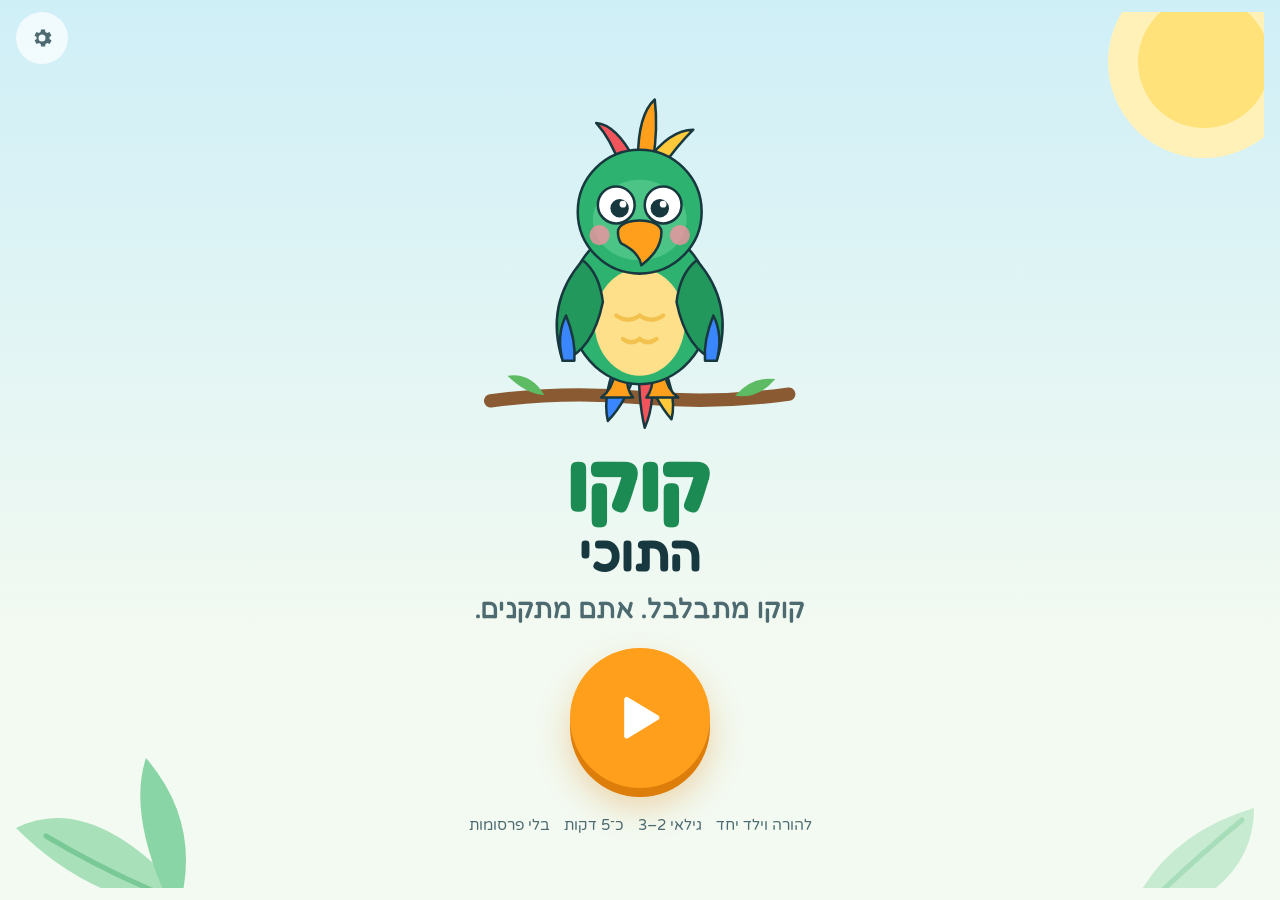
==== index.html @ 79701cd3 "קוקו התוכי 1.0: משחק להורה וילד בגילאי 2–3 PWA עם 3 סבבים ו-9 טעויות, הקראה בעברית, הקלטת קול הורה, " ====
<!doctype html>
<html lang="he" dir="rtl">
<head>
<!--HEAD-META-START-->
<meta charset="utf-8">
<meta name="viewport" content="width=device-width, initial-scale=1, viewport-fit=cover, user-scalable=no">
<!--HEAD-META-END-->
<title>קוקו התוכי</title>
<!--PWA-START-->
<meta name="description" content="קוקו מתבלבל, אתם מתקנים. משחק להורה וילד בגילאי 2–3, בלי פרסומות ובלי איסוף מידע.">
<meta name="theme-color" content="#CFEFF7">
<link rel="manifest" href="manifest.webmanifest">
<link rel="icon" type="image/png" sizes="192x192" href="icons/icon-192.png">
<link rel="apple-touch-icon" href="icons/apple-touch-icon.png">
<meta name="apple-mobile-web-app-capable" content="yes">
<meta name="mobile-web-app-capable" content="yes">
<meta name="apple-mobile-web-app-status-bar-style" content="default">
<meta name="apple-mobile-web-app-title" content="קוקו">
<meta property="og:type" content="website">
<meta property="og:title" content="קוקו התוכי">
<meta property="og:description" content="קוקו מתבלבל, אתם מתקנים. משחק להורה וילד בגילאי 2–3, בלי פרסומות.">
<meta property="og:image" content="https://stasikboss.github.io/koko/og.png">
<!--PWA-END-->
<style>
/* Self-hosted fonts (SIL OFL): no requests leave the device. */
@font-face{font-family:"Fredoka";font-weight:500;font-display:swap;src:url(fonts/fredoka-hebrew-500-normal.woff2) format("woff2");unicode-range:U+0307-0308,U+0590-05FF,U+200C-2010,U+20AA,U+25CC,U+FB1D-FB4F}
@font-face{font-family:"Fredoka";font-weight:600;font-display:swap;src:url(fonts/fredoka-hebrew-600-normal.woff2) format("woff2");unicode-range:U+0307-0308,U+0590-05FF,U+200C-2010,U+20AA,U+25CC,U+FB1D-FB4F}
@font-face{font-family:"Fredoka";font-weight:700;font-display:swap;src:url(fonts/fredoka-hebrew-700-normal.woff2) format("woff2");unicode-range:U+0307-0308,U+0590-05FF,U+200C-2010,U+20AA,U+25CC,U+FB1D-FB4F}
@font-face{font-family:"Fredoka";font-weight:500;font-display:swap;src:url(fonts/fredoka-latin-500-normal.woff2) format("woff2");unicode-range:U+0000-00FF,U+2011-206F,U+20AC,U+2122,U+2190-2193,U+2212}
@font-face{font-family:"Fredoka";font-weight:600;font-display:swap;src:url(fonts/fredoka-latin-600-normal.woff2) format("woff2");unicode-range:U+0000-00FF,U+2011-206F,U+20AC,U+2122,U+2190-2193,U+2212}
@font-face{font-family:"Fredoka";font-weight:700;font-display:swap;src:url(fonts/fredoka-latin-700-normal.woff2) format("woff2");unicode-range:U+0000-00FF,U+2011-206F,U+20AC,U+2122,U+2190-2193,U+2212}
@font-face{font-family:"Varela Round";font-weight:400;font-display:swap;src:url(fonts/varela-round-hebrew-400-normal.woff2) format("woff2");unicode-range:U+0307-0308,U+0590-05FF,U+200C-2010,U+20AA,U+25CC,U+FB1D-FB4F}
@font-face{font-family:"Varela Round";font-weight:400;font-display:swap;src:url(fonts/varela-round-latin-400-normal.woff2) format("woff2");unicode-range:U+0000-00FF,U+2011-206F,U+20AC,U+2122,U+2190-2193,U+2212}
</style>
<style>
/* Layout: a morning-sky perch. Koko stands center stage on a branch; two big picture cards wait on the "table" below. */
:root{
  --sky:#CFEFF7;
  --sky-2:#F3FAF1;
  --ink:#17383F;
  --ink-soft:#4C6A70;
  --card:#FFFFFF;
  --edge:#C3E1E6;
  --leaf:#2DB36F;
  --leaf-deep:#1C8B53;
  --sun:#FF9F1C;
  --sun-deep:#DD7D0A;
  --berry:#F2545B;
  --gold:#FFC93C;
  --sky-blue:#3A86FF;
  --cream:#FFF8E8;
  --scrim:rgba(23,56,63,.38);
  --display:"Fredoka","Varela Round","Arial Rounded MT Bold",system-ui,sans-serif;
  --body:"Varela Round","Rubik","Arial",system-ui,sans-serif;
  color-scheme: light;
}
[hidden]{display:none!important}
*{box-sizing:border-box}
html,body{height:100%}
body{
  margin:0;
  background:var(--sky-2) linear-gradient(180deg,var(--sky) 0%,var(--sky-2) 72%);
  color:var(--ink);
  font-family:var(--body);
  font-size:16px;
  overflow:hidden;
  touch-action:manipulation;
  -webkit-user-select:none;user-select:none;
  -webkit-touch-callout:none;
  -webkit-tap-highlight-color:transparent;
}
button{font:inherit;color:inherit}
:focus-visible{outline:4px solid var(--sky-blue);outline-offset:3px}

#app{
  position:fixed;inset:0;
  padding:max(12px,env(safe-area-inset-top)) max(16px,env(safe-area-inset-right)) max(12px,env(safe-area-inset-bottom)) max(16px,env(safe-area-inset-left));
}
.screen{position:relative;height:100%;width:100%}
.deco{position:absolute;inset:0;pointer-events:none;overflow:hidden;z-index:-1}
.deco svg{position:absolute}
.deco .sun{top:-60px;inset-inline-start:-50px;width:220px;height:220px}
.deco .leaf-a{bottom:-30px;inset-inline-end:-40px;width:230px;opacity:.9}
.deco .leaf-b{bottom:-40px;inset-inline-start:-50px;width:200px;opacity:.75}

/* ---------- Koko ---------- */
.koko{display:block;overflow:visible}
.koko .bird{transform-box:view-box;transform-origin:150px 330px}
.koko .head{transform-box:view-box;transform-origin:150px 190px;transition:transform .35s ease}
.koko .eyes,.koko .beak-open,.koko .zzz{display:none}
.koko[data-mood="idle"] .eyes-open,
.koko[data-mood="happy"] .eyes-happy,
.koko[data-mood="sleep"] .eyes-closed,
.koko[data-mood="confused"] .eyes-confused,
.koko[data-mood="wow"] .eyes-wow{display:inline}
.koko.blink[data-mood="idle"] .eyes-open{display:none}
.koko.blink[data-mood="idle"] .eyes-closed{display:inline}
.koko[data-mood="confused"] .head{transform:rotate(-9deg)}
.koko[data-mood="wow"] .head{transform:translateY(-6px)}
.koko .qmarks{opacity:0;transition:opacity .3s}
.koko[data-mood="confused"] .qmarks{opacity:1}
.koko[data-mood="sleep"] .zzz{display:inline}
.koko[data-mood="sleep"] .head{transform:rotate(7deg) translateY(6px)}
.koko.talking .beak-open{display:inline;animation:talkA .3s step-end infinite}
.koko.talking .beak-closed{animation:talkB .3s step-end infinite}
@keyframes talkA{0%{opacity:1}50%{opacity:0}100%{opacity:0}}
@keyframes talkB{0%{opacity:0}50%{opacity:1}100%{opacity:1}}
.koko[data-mood="happy"] .bird{animation:hop .55s ease}
@keyframes hop{0%,100%{transform:translateY(0)}40%{transform:translateY(-18px)}}
.bob .bird{animation:bob 3.2s ease-in-out infinite}
@keyframes bob{0%,100%{transform:translateY(0)}50%{transform:translateY(-5px)}}
.koko .zzz text{animation:zz 2.4s ease-in-out infinite}
.koko .zzz text:nth-child(2){animation-delay:.4s}
.koko .zzz text:nth-child(3){animation-delay:.8s}
@keyframes zz{0%,100%{opacity:.25}50%{opacity:1}}

/* ---------- Start ---------- */
.start{display:flex;flex-direction:column;align-items:center;justify-content:center;gap:clamp(8px,1.6vh,18px);text-align:center}
.start .koko-slot{height:min(40vh,70vw);aspect-ratio:360/430}
.title{margin:0;font-family:var(--display);font-weight:700;line-height:.95;font-size:clamp(44px,10vmin,84px);text-wrap:balance}
.title .t1{color:var(--leaf-deep)}
.title .t2{font-weight:600;font-size:.62em;display:block;margin-top:.12em}
.tag{margin:0;font-family:var(--display);font-weight:500;font-size:clamp(19px,3.8vmin,28px);color:var(--ink-soft)}
.play{
  width:clamp(100px,19vmin,140px);aspect-ratio:1;border-radius:50%;border:0;cursor:pointer;
  background:var(--sun);display:grid;place-items:center;
  box-shadow:0 9px 0 var(--sun-deep),0 18px 34px rgba(221,125,10,.32);
  transition:transform .12s ease,box-shadow .12s ease;margin-top:clamp(4px,1vh,12px)
}
.play:active{transform:translateY(7px);box-shadow:0 2px 0 var(--sun-deep),0 8px 18px rgba(221,125,10,.3)}
.play svg{width:46%;height:46%;margin-inline-end:-6%}
.meta{margin:clamp(6px,1.5vh,16px) 0 0;font-size:15px;color:var(--ink-soft);display:flex;flex-wrap:wrap;justify-content:center;gap:4px 14px}
.meta span{white-space:nowrap}
.voice-note{margin:0;font-size:14px;color:var(--sun-deep);max-width:34em}

/* corner buttons */
.corner{position:absolute;top:0;inset-inline-end:0;z-index:3}
.hold{
  width:52px;height:52px;border-radius:50%;border:0;background:rgba(255,255,255,.7);
  display:grid;place-items:center;cursor:pointer;color:var(--ink-soft)
}
.hold:not(.corner){position:relative}
.hold .ico{width:24px;height:24px}
.hold .ring{position:absolute;inset:0;width:100%;height:100%;transform:rotate(-90deg)}
.hold .ring circle{fill:none;stroke:var(--sun);stroke-width:4;stroke-linecap:round;stroke-dasharray:132;stroke-dashoffset:132}
.hold.holding .ring circle{transition:stroke-dashoffset 1.2s linear;stroke-dashoffset:0}
.hold-hint{position:absolute;top:58px;inset-inline-end:0;font-size:12px;color:var(--ink-soft);white-space:nowrap;opacity:0;transition:opacity .2s;z-index:3}
.hold.holding + .hold-hint{opacity:1}

/* ---------- Game ---------- */
.game{
  --optw:min(40vw,26vh,250px);
  display:grid;grid-template-rows:auto minmax(0,1fr) auto;gap:clamp(6px,1.4vh,14px)
}
.topbar{display:flex;align-items:center;gap:10px;min-height:52px;padding-inline-end:58px}
.progress{display:flex;gap:1px;min-width:0}
.feather{width:20px;height:20px;color:#fff;flex:none}
.feather.done:nth-child(4n+1){color:var(--leaf)}
.feather.done:nth-child(4n+2){color:var(--berry)}
.feather.done:nth-child(4n+3){color:var(--gold)}
.feather.done:nth-child(4n+4){color:var(--sky-blue)}
.feather.done{animation:pop .45s ease}
.chip{
  display:flex;align-items:center;gap:8px;margin-inline-start:auto;
  background:var(--card);border:2px solid var(--edge);border-radius:999px;
  padding:3px 14px 3px 8px;font-family:var(--display);font-weight:600;font-size:19px
}
.chip svg{width:30px;height:30px}
@media (max-width:389px){.chip span{display:none}.chip{padding:3px 8px}.feather{width:18px;height:18px}}
.stage{display:flex;flex-direction:column;align-items:center;min-height:0;gap:clamp(4px,1vh,10px)}
.bubble{
  position:relative;z-index:2;background:var(--card);border-radius:26px;
  padding:.38em .95em;max-width:min(94%,660px);min-height:1.9em;
  font-family:var(--display);font-weight:600;font-size:clamp(20px,4.3vmin,34px);line-height:1.25;text-align:center;
  box-shadow:0 5px 0 var(--edge);text-wrap:balance
}
.bubble::after{
  content:"";position:absolute;bottom:-14px;left:50%;margin-left:-14px;
  border-width:16px 14px 0;border-style:solid;border-color:var(--card) transparent transparent
}
.bubble:empty{visibility:hidden}
.scene{flex:1;min-height:0;width:100%;display:flex;align-items:flex-end;justify-content:center;gap:2vw}
.scene .koko-slot{height:100%;max-height:46vh;aspect-ratio:360/430;max-width:64vw;flex:none}
.koko-slot .koko{width:100%;height:100%}
.scene.duo .koko-slot{max-width:56vw}
.companion{
  align-self:center;width:min(34vw,22vh);height:auto;aspect-ratio:1;flex:none;
  background:var(--cream);border:4px solid var(--edge);border-radius:50%;display:grid;place-items:center;padding:6%
}
.companion svg{width:100%;height:100%}
.companion.pop{animation:pop .5s ease}
@keyframes pop{0%{transform:scale(.6)}60%{transform:scale(1.08)}100%{transform:scale(1)}}

.options{
  display:flex;justify-content:center;align-items:center;gap:clamp(14px,6vw,44px);
  min-height:calc(var(--optw) * 1.12 + 10px);padding-bottom:4px
}
.options.off{visibility:hidden}
.options.locked .opt{pointer-events:none}
.options.waiting .opt{opacity:.72}
.opt{
  width:var(--optw);aspect-ratio:1/1.12;cursor:pointer;
  background:var(--card);border:4px solid var(--edge);border-radius:30px;
  box-shadow:0 8px 0 var(--edge);
  display:flex;flex-direction:column;align-items:center;justify-content:center;gap:2%;padding:7% 6% 6%;
  font-family:var(--display);font-weight:600;font-size:clamp(17px,3.3vmin,26px);line-height:1.1;
  transition:opacity .25s ease,transform .25s ease,border-color .2s ease,box-shadow .2s ease;
  touch-action:manipulation
}
.opt svg{width:80%;flex:1;min-height:0}
.opt span{white-space:nowrap}
.opt.right{border-color:var(--leaf);box-shadow:0 8px 0 var(--leaf-deep);animation:pop .5s ease}
.opt.fade{opacity:.3;transform:scale(.92)}
.opt.shake{animation:shake .45s ease}
.opt.hint{animation:glow 1.3s ease-in-out infinite}
@keyframes shake{0%,100%{transform:translateX(0)}25%{transform:translateX(-9px)}50%{transform:translateX(8px)}75%{transform:translateX(-5px)}}
@keyframes glow{0%,100%{box-shadow:0 8px 0 var(--edge),0 0 0 0 rgba(255,159,28,0)}50%{box-shadow:0 8px 0 var(--edge),0 0 0 14px rgba(255,159,28,.45)}}

@media (orientation:landscape) and (min-aspect-ratio:5/4){
  .game{--optw:min(21vw,38vh,250px);grid-template-columns:minmax(0,1.2fr) minmax(0,1fr);grid-template-rows:auto minmax(0,1fr)}
  .topbar{grid-column:1/-1}
  .options{align-self:center;min-height:0}
  .scene .koko-slot{max-height:62vh}
  .scene.duo .koko-slot{max-width:30vw}
  .companion{width:min(16vw,28vh)}
}

/* ---------- End ---------- */
.end{display:flex;flex-direction:column;align-items:center;justify-content:flex-start;gap:clamp(8px,1.8vh,18px);text-align:center;overflow-y:auto;overflow-x:hidden;padding-top:8px}
#endBubble{margin-top:auto}
#againBtn{margin-bottom:auto;flex:none}
.end .koko-slot{height:min(26vh,52vw);aspect-ratio:360/430;flex:none}
.end .bubble{font-size:clamp(19px,3.6vmin,28px)}
.end h2{margin:0;font-family:var(--display);font-weight:700;font-size:clamp(28px,6vmin,46px);line-height:1.05}
.mission{
  background:var(--card);border:3px solid var(--edge);border-radius:24px;
  padding:16px 20px 18px;max-width:560px;width:100%;text-align:start;box-shadow:0 6px 0 var(--edge)
}
.mission .label{font-size:13px;letter-spacing:.06em;font-weight:700;color:var(--sun-deep);margin:0}
.mission h3{margin:.2em 0 .25em;font-family:var(--display);font-weight:600;font-size:clamp(21px,3.4vmin,26px)}
.mission p{margin:0;font-size:clamp(16px,2.5vmin,19px);line-height:1.55;-webkit-user-select:text;user-select:text}
.mission .why{margin-top:.7em;font-size:14px;color:var(--ink-soft);line-height:1.5}
.again{
  position:relative;overflow:hidden;border:0;cursor:pointer;border-radius:999px;
  background:var(--card);box-shadow:0 5px 0 var(--edge);padding:12px 24px;font-family:var(--display);font-weight:600;font-size:18px
}
.again .fill{position:absolute;inset:0;width:0;background:rgba(255,159,28,.35)}
.again.holding .fill{width:100%;transition:width 1.2s linear}
.again .lbl{position:relative}
.played{margin:0;font-size:14px;color:var(--ink-soft)}

/* ---------- Parent sheet ---------- */
.sheet-wrap{position:fixed;inset:0;z-index:20;background:var(--scrim);display:flex;align-items:flex-end;justify-content:center}
.sheet{
  background:var(--cream);width:min(100%,640px);max-height:92%;overflow:auto;-webkit-overflow-scrolling:touch;
  border-radius:24px 24px 0 0;padding:20px 20px calc(24px + env(safe-area-inset-bottom));
  -webkit-user-select:text;user-select:text;touch-action:pan-y
}
@media (min-width:700px) and (min-height:600px){.sheet-wrap{align-items:center}.sheet{border-radius:24px}}
.sheet-head{display:flex;align-items:center;justify-content:space-between;gap:12px;margin-bottom:6px}
.sheet h2{margin:0;font-family:var(--display);font-weight:700;font-size:28px}
.sheet h3{margin:22px 0 8px;font-family:var(--display);font-weight:600;font-size:20px}
.sheet p,.sheet li{font-size:16px;line-height:1.55;margin:0}
.sheet ol{margin:0;padding-inline-start:1.3em;display:grid;gap:4px}
.sheet .muted{color:var(--ink-soft);font-size:14px}
.field{display:grid;gap:6px;margin-top:6px}
.field label{font-weight:700;font-size:15px}
.field input[type=text]{font:inherit;font-size:17px;padding:10px 12px;border-radius:12px;border:2px solid var(--edge);background:var(--card);color:var(--ink);width:100%}
.field input[type=range]{width:100%;accent-color:var(--sun)}
.row{display:flex;align-items:center;gap:10px;flex-wrap:wrap}
.btn{border:2px solid var(--edge);background:var(--card);border-radius:12px;padding:8px 14px;font-size:15px;cursor:pointer;font-family:var(--body)}
.btn.primary{background:var(--sun);border-color:var(--sun-deep);color:#3A1E00;font-weight:700}
.btn.rec-on{background:var(--berry);border-color:#C53A41;color:#fff}
.btn:disabled{opacity:.45;cursor:default}
.status{font-size:14px;color:var(--ink-soft)}
.status.warn{color:#A4540A}
.recgroup{margin-top:12px}
.recgroup h4{margin:0 0 6px;font-size:14px;letter-spacing:.04em;color:var(--sun-deep)}
.recrow{display:grid;grid-template-columns:minmax(0,1fr);gap:6px;padding:10px 0;border-top:1px solid var(--edge)}
@media (min-width:520px){.recrow{grid-template-columns:minmax(0,1fr) auto;align-items:center}}
.recrow .txt{font-size:15px;line-height:1.4;min-width:0}
.recrow .txt .ok{color:var(--leaf-deep);font-weight:700;font-size:13px;margin-inline-start:6px}
.recrow .acts{display:flex;gap:6px}
.recrow .btn{padding:6px 10px;font-size:14px}
.close-x{border:0;background:var(--card);width:44px;height:44px;border-radius:50%;font-size:24px;cursor:pointer;line-height:1}

@media (prefers-reduced-motion:reduce){
  .bob .bird,.koko[data-mood="happy"] .bird,.companion.pop,.opt.right,.opt.shake,.opt.hint,.feather.done,.koko .zzz text{animation:none!important}
  .koko .head{transition:none}
  .opt.hint{box-shadow:0 8px 0 var(--edge),0 0 0 8px rgba(255,159,28,.5)}
}
</style>
</head>
<body>
<div id="app">

  <!-- Start -->
  <section class="screen start" id="screen-start">
    <div class="deco" aria-hidden="true">
      <svg class="sun" viewBox="0 0 220 220"><circle cx="110" cy="110" r="96" fill="#FFF1B8"/><circle cx="110" cy="110" r="66" fill="#FFE27A"/></svg>
      <svg class="leaf-a" viewBox="0 0 230 160"><path d="M220 150 Q120 150 40 70 Q120 30 220 150Z" fill="#9FDDB3"/><path d="M220 150 Q140 120 70 78" stroke="#6CC48C" stroke-width="5" fill="none" stroke-linecap="round"/><path d="M200 160 Q150 60 170 0 Q230 70 200 160Z" fill="#7FD19E"/></svg>
      <svg class="leaf-b" viewBox="0 0 200 160"><path d="M10 160 Q40 70 140 40 Q140 130 10 160Z" fill="#B7E6C6"/><path d="M14 156 Q70 100 128 52" stroke="#8ED3A6" stroke-width="5" fill="none" stroke-linecap="round"/></svg>
    </div>
    <button class="hold corner" id="parentBtnStart" type="button" aria-label="אזור הורים. החזיקו לחוץ כדי לפתוח">
      <svg class="ring" viewBox="0 0 48 48" aria-hidden="true"><circle cx="24" cy="24" r="21"/></svg>
      <svg class="ico" viewBox="0 0 24 24" aria-hidden="true"><use href="#s-gear"/></svg>
    </button>
    <span class="hold-hint">ממשיכים להחזיק…</span>
    <div class="koko-slot bob" id="kokoStartSlot"></div>
    <h1 class="title"><span class="t1">קוקו</span> <span class="t2">התוכי</span></h1>
    <p class="tag">קוקו מתבלבל. אתם מתקנים.</p>
    <button class="play" id="playBtn" type="button" aria-label="מתחילים לשחק">
      <svg viewBox="0 0 24 24" aria-hidden="true"><path d="M7 4.5v15a1 1 0 0 0 1.5.86l12.4-7.5a1 1 0 0 0 0-1.72L8.5 3.64A1 1 0 0 0 7 4.5z" fill="#fff"/></svg>
    </button>
    <p class="meta"><span>להורה וילד יחד</span><span>גילאי 2–3</span><span>כ־5 דקות</span><span>בלי פרסומות</span></p>
    <p class="voice-note" id="voiceNote" hidden>אין במכשיר קול עברי, אז קוקו יכתוב בבועה. באזור ההורים אפשר להקליט את הקול שלכם.</p>
  </section>

  <!-- Game -->
  <section class="screen game" id="screen-game" hidden>
    <div class="topbar">
      <div class="progress" id="progress" aria-label="התקדמות"></div>
      <div class="chip" id="chip" hidden><svg viewBox="0 0 100 100" aria-hidden="true"><use id="chipIcon" href="#s-cow"/></svg><span id="chipText"></span></div>
    </div>
    <button class="hold corner" id="homeBtn" type="button" aria-label="חזרה למסך הפתיחה. החזיקו לחוץ">
      <svg class="ring" viewBox="0 0 48 48" aria-hidden="true"><circle cx="24" cy="24" r="21"/></svg>
      <svg class="ico" viewBox="0 0 24 24" aria-hidden="true"><use href="#s-home"/></svg>
    </button>
    <span class="hold-hint">ממשיכים להחזיק…</span>
    <div class="stage">
      <div class="bubble" id="bubble" aria-live="polite"></div>
      <div class="scene">
        <div class="koko-slot" id="kokoGameSlot"></div>
        <div class="companion" id="companion" hidden></div>
      </div>
    </div>
    <div class="options off locked" id="options"></div>
  </section>

  <!-- End -->
  <section class="screen end" id="screen-end" hidden>
    <div class="deco" aria-hidden="true">
      <svg class="leaf-a" viewBox="0 0 230 160"><path d="M220 150 Q120 150 40 70 Q120 30 220 150Z" fill="#9FDDB3"/><path d="M200 160 Q150 60 170 0 Q230 70 200 160Z" fill="#7FD19E"/></svg>
    </div>
    <button class="hold corner" id="parentBtnEnd" type="button" aria-label="אזור הורים. החזיקו לחוץ כדי לפתוח">
      <svg class="ring" viewBox="0 0 48 48" aria-hidden="true"><circle cx="24" cy="24" r="21"/></svg>
      <svg class="ico" viewBox="0 0 24 24" aria-hidden="true"><use href="#s-gear"/></svg>
    </button>
    <span class="hold-hint">ממשיכים להחזיק…</span>
    <div class="bubble" id="endBubble" aria-live="polite"></div>
    <div class="koko-slot" id="kokoEndSlot"></div>
    <h2>קוקו הלך לישון</h2>
    <div class="mission">
      <p class="label">המשימה שלכם עכשיו, בלי מסך</p>
      <h3 id="missionTitle"></h3>
      <p id="missionText"></p>
      <p class="why">ילדים בגיל הזה לומדים ממסך פחות מאשר מהעולם האמיתי. המשימה מעבירה את מה שתרגלתם אל הבית.</p>
    </div>
    <p class="played" id="playedFor"></p>
    <button class="again" id="againBtn" type="button" aria-label="משחק נוסף. החזיקו לחוץ">
      <span class="fill" aria-hidden="true"></span><span class="lbl">משחק נוסף: החזיקו לחוץ</span>
    </button>
  </section>

  <!-- Parent area -->
  <div class="sheet-wrap" id="sheet" hidden>
    <div class="sheet" role="dialog" aria-modal="true" aria-labelledby="sheetTitle">
      <div class="sheet-head">
        <h2 id="sheetTitle">אזור הורים</h2>
        <button class="close-x" id="sheetClose" type="button" aria-label="סגירה">×</button>
      </div>

      <h3>איך משחקים ביחד</h3>
      <ol>
        <li>שבו ליד הילד ותנו לו לגעת בתשובה בעצמו.</li>
        <li>צחקו יחד מהטעות של קוקו ושאלו: "מה קוקו אמר?"</li>
        <li>בסוף המשחק עשו את המשימה שעל המסך, בלי מסך.</li>
      </ol>

      <h3>קוקו מדבר</h3>
      <div class="field">
        <label for="childName">שם הילד (קוקו יגיד שלום בקול המכשיר)</label>
        <input type="text" id="childName" maxlength="20" autocomplete="off" placeholder="למשל: נועה">
      </div>
      <div class="field">
        <label for="rate">קצב הדיבור</label>
        <input type="range" id="rate" min="0.6" max="1.2" step="0.05">
      </div>
      <div class="row" style="margin-top:8px">
        <button class="btn" id="testVoice" type="button">השמיעו דוגמה</button>
        <span class="status" id="voiceStatus"></span>
      </div>

      <h3>הקול שלכם</h3>
      <div id="recArea">
        <p>אפשר להקליט כל משפט של קוקו בקול שלכם. משפט שלא הוקלט יוקרא בקול המכשיר. כל הקלטה עד 8 שניות.</p>
        <p class="status" id="recMsg" role="status"></p>
        <div id="recList"></div>
      </div>
      <p id="recEmbedNote" hidden>הקלטת קול זמינה בגרסה שמותקנת על הטלפון מ־GitHub. בתצוגה הזאת קוקו מדבר בקול המכשיר.</p>

      <h3>פרטיות ובטיחות</h3>
      <p>המשחק לא שולח מידע לשום מקום, אין בו פרסומות ואין בו קישורים החוצה. השם וההקלטות נשמרים רק במכשיר הזה.</p>
      <p class="muted" style="margin-top:8px">כדי שהילד לא ייצא בטעות מהמשחק: באייפון הפעילו "גישה מודרכת" (Guided Access), ובאנדרואיד "הצמדת מסך".</p>
      <div id="installTip">
        <h3>התקנה על הטלפון</h3>
        <p>אייפון, בספארי: כפתור השיתוף ← "הוספה למסך הבית".</p>
        <p>אנדרואיד, בכרום: תפריט ⋮ ← "הוספה למסך הבית".</p>
        <p class="muted" style="margin-top:6px">אחרי ההתקנה המשחק עובד גם בלי אינטרנט.</p>
      </div>
      <p class="muted" style="margin-top:22px">קוקו התוכי · נבנה בקהילת אבא AI · גרסה 1.0</p>
    </div>
  </div>
</div>

<!-- Sprite: original illustrations -->
<svg width="0" height="0" style="position:absolute" aria-hidden="true" focusable="false">
<defs>
<symbol id="s-gear" viewBox="0 0 24 24"><path fill="currentColor" d="M19.4 13a7.6 7.6 0 0 0 0-2l2-1.6-2-3.4-2.4 1a7 7 0 0 0-1.7-1L15 3.5h-4l-.4 2.5a7 7 0 0 0-1.7 1l-2.4-1-2 3.4L6.6 11a7.6 7.6 0 0 0 0 2l-2 1.6 2 3.4 2.4-1a7 7 0 0 0 1.7 1l.4 2.5h4l.4-2.5a7 7 0 0 0 1.7-1l2.4 1 2-3.4zM12 15.5a3.5 3.5 0 1 1 0-7 3.5 3.5 0 0 1 0 7z"/></symbol>
<symbol id="s-home" viewBox="0 0 24 24"><path fill="currentColor" d="M3 11.2 12 3.8l9 7.4V20a1 1 0 0 1-1 1h-5.2v-6.2H9.2V21H4a1 1 0 0 1-1-1z"/></symbol>
<symbol id="s-feather" viewBox="0 0 40 40"><path d="M7 35 C8 20 16 9 33 5 C34 20 25 31 9 34 Z" fill="currentColor" stroke="#17383F" stroke-width="2.5" stroke-linejoin="round"/><path d="M8 34 Q18 22 27 13" stroke="#17383F" stroke-width="2" fill="none" stroke-linecap="round"/></symbol>

<symbol id="s-cow" viewBox="0 0 100 100">
 <g stroke="#17383F" stroke-width="3" stroke-linejoin="round">
  <path d="M31 24 Q24 10 30 4 Q33 14 41 19Z" fill="#F4E3C1"/>
  <path d="M69 24 Q76 10 70 4 Q67 14 59 19Z" fill="#F4E3C1"/>
  <ellipse cx="16" cy="38" rx="13" ry="7" transform="rotate(-18 16 38)" fill="#fff"/>
  <ellipse cx="84" cy="38" rx="13" ry="7" transform="rotate(18 84 38)" fill="#fff"/>
  <path d="M26 34 Q26 16 50 16 Q74 16 74 34 L73 66 L27 66Z" fill="#fff"/>
  <path d="M28 32 Q32 21 44 22 Q47 32 38 37 Q30 39 28 32Z" fill="#17383F"/>
  <path d="M65 44 Q73 41 73 53 Q66 56 63 50Z" fill="#17383F"/>
  <ellipse cx="50" cy="73" rx="27" ry="18" fill="#FFB3C1"/>
 </g>
 <ellipse cx="40" cy="73" rx="4" ry="5.5" fill="#17383F"/><ellipse cx="60" cy="73" rx="4" ry="5.5" fill="#17383F"/>
 <circle cx="40" cy="46" r="5" fill="#17383F"/><circle cx="60" cy="46" r="5" fill="#17383F"/>
 <circle cx="41.6" cy="44.4" r="1.7" fill="#fff"/><circle cx="61.6" cy="44.4" r="1.7" fill="#fff"/>
</symbol>

<symbol id="s-dog" viewBox="0 0 100 100">
 <g stroke="#17383F" stroke-width="3" stroke-linejoin="round">
  <circle cx="50" cy="52" r="31" fill="#E0A96D"/>
  <path d="M26 28 Q6 30 9 62 Q20 68 30 52Z" fill="#8B5A2B"/>
  <path d="M74 28 Q94 30 91 62 Q80 68 70 52Z" fill="#8B5A2B"/>
  <ellipse cx="50" cy="67" rx="18" ry="14" fill="#FFF4E0"/>
  <path d="M44.5 76 Q50 91 55.5 76Z" fill="#FF8FA3"/>
 </g>
 <ellipse cx="50" cy="61" rx="7.5" ry="5.5" fill="#17383F"/>
 <path d="M50 66 v7" stroke="#17383F" stroke-width="3" stroke-linecap="round"/>
 <circle cx="39" cy="46" r="5" fill="#17383F"/><circle cx="61" cy="46" r="5" fill="#17383F"/>
 <circle cx="40.6" cy="44.4" r="1.7" fill="#fff"/><circle cx="62.6" cy="44.4" r="1.7" fill="#fff"/>
</symbol>

<symbol id="s-cat" viewBox="0 0 100 100">
 <g stroke="#17383F" stroke-width="3" stroke-linejoin="round">
  <path d="M22 46 L20 11 L47 30Z" fill="#F6A04D"/>
  <path d="M78 46 L80 11 L53 30Z" fill="#F6A04D"/>
  <ellipse cx="50" cy="56" rx="32" ry="28" fill="#F6A04D"/>
 </g>
 <path d="M25.5 22 L27 36 L37 30Z" fill="#FFB3C1"/><path d="M74.5 22 L73 36 L63 30Z" fill="#FFB3C1"/>
 <path d="M44 33 v7 M50 31 v8 M56 33 v7" stroke="#D97B22" stroke-width="3" stroke-linecap="round"/>
 <ellipse cx="38" cy="52" rx="4.6" ry="6.2" fill="#17383F"/><ellipse cx="62" cy="52" rx="4.6" ry="6.2" fill="#17383F"/>
 <circle cx="39.4" cy="50" r="1.6" fill="#fff"/><circle cx="63.4" cy="50" r="1.6" fill="#fff"/>
 <path d="M46 61 H54 L50 66Z" fill="#FF8FA3" stroke="#17383F" stroke-width="2" stroke-linejoin="round"/>
 <path d="M50 66 Q46 72 41 69 M50 66 Q54 72 59 69" stroke="#17383F" stroke-width="2.5" fill="none" stroke-linecap="round"/>
 <path d="M30 62 L10 59 M30 67 L11 71 M70 62 L90 59 M70 67 L89 71" stroke="#17383F" stroke-width="2" stroke-linecap="round"/>
</symbol>

<symbol id="s-duck" viewBox="0 0 100 100">
 <path d="M6 84 Q50 94 94 84" stroke="#7CC8F0" stroke-width="5" fill="none" stroke-linecap="round"/>
 <g stroke="#17383F" stroke-width="3" stroke-linejoin="round">
  <path d="M28 62 Q30 45 52 47 Q72 47 87 40 Q91 59 80 71 Q66 83 44 81 Q28 79 28 62Z" fill="#FFD43B"/>
  <path d="M50 61 Q62 53 73 61 Q62 71 50 61Z" fill="#F5BE12"/>
  <circle cx="36" cy="37" r="19" fill="#FFD43B"/>
  <path d="M19 38 Q4 35 3 44 Q10 51 22 47Z" fill="#FF9F1C"/>
 </g>
 <circle cx="31" cy="32" r="4.6" fill="#17383F"/><circle cx="32.4" cy="30.6" r="1.5" fill="#fff"/>
</symbol>

<symbol id="s-sheep" viewBox="0 0 100 100">
 <g fill="#fff" stroke="#17383F" stroke-width="3">
  <circle cx="30" cy="30" r="14"/><circle cx="50" cy="22" r="14"/><circle cx="70" cy="30" r="14"/><circle cx="80" cy="50" r="14"/>
  <circle cx="70" cy="70" r="14"/><circle cx="50" cy="78" r="14"/><circle cx="30" cy="70" r="14"/><circle cx="20" cy="50" r="14"/>
 </g>
 <g fill="#fff">
  <circle cx="30" cy="30" r="12.5"/><circle cx="50" cy="22" r="12.5"/><circle cx="70" cy="30" r="12.5"/><circle cx="80" cy="50" r="12.5"/>
  <circle cx="70" cy="70" r="12.5"/><circle cx="50" cy="78" r="12.5"/><circle cx="30" cy="70" r="12.5"/><circle cx="20" cy="50" r="12.5"/>
  <circle cx="50" cy="50" r="28"/>
 </g>
 <g stroke="#17383F" stroke-width="3" stroke-linejoin="round">
  <ellipse cx="28" cy="47" rx="11" ry="5.5" transform="rotate(22 28 47)" fill="#4A4A58"/>
  <ellipse cx="72" cy="47" rx="11" ry="5.5" transform="rotate(-22 72 47)" fill="#4A4A58"/>
  <ellipse cx="50" cy="55" rx="17" ry="21" fill="#4A4A58"/>
 </g>
 <circle cx="50" cy="35" r="9" fill="#fff"/><circle cx="43" cy="37" r="6" fill="#fff"/><circle cx="57" cy="37" r="6" fill="#fff"/>
 <circle cx="43.5" cy="52" r="4.6" fill="#fff"/><circle cx="56.5" cy="52" r="4.6" fill="#fff"/>
 <circle cx="44.3" cy="53" r="2.4" fill="#17383F"/><circle cx="55.7" cy="53" r="2.4" fill="#17383F"/>
 <path d="M45 66 Q50 71 55 66" stroke="#fff" stroke-width="2.5" fill="none" stroke-linecap="round"/>
</symbol>

<symbol id="s-foot" viewBox="0 0 100 100">
 <g fill="#F7C9A3" stroke="#17383F" stroke-width="3" stroke-linejoin="round">
  <path d="M40 95 C24 95 22 75 27 61 C32 47 32 37 44 34 C58 31 70 41 69 59 C68 77 58 95 40 95Z"/>
  <ellipse cx="34" cy="21" rx="9.5" ry="10.5"/>
  <circle cx="49.5" cy="16" r="6.8"/>
  <circle cx="60.5" cy="19" r="5.8"/>
  <circle cx="68.5" cy="26.5" r="5.1"/>
  <circle cx="73.5" cy="35.5" r="4.6"/>
 </g>
</symbol>

<symbol id="s-head" viewBox="0 0 100 100">
 <g stroke="#17383F" stroke-width="3" stroke-linejoin="round">
  <circle cx="18" cy="57" r="7.5" fill="#F7C9A3"/><circle cx="82" cy="57" r="7.5" fill="#F7C9A3"/>
  <circle cx="50" cy="55" r="33" fill="#F7C9A3"/>
  <path d="M17 52 Q15 18 50 18 Q85 18 83 52 Q77 38 62 36 Q56 44 44 40 Q30 38 17 52Z" fill="#6B4226"/>
 </g>
 <circle cx="39" cy="58" r="4.2" fill="#17383F"/><circle cx="61" cy="58" r="4.2" fill="#17383F"/>
 <circle cx="31" cy="68" r="5" fill="#FF8FA3" opacity=".6"/><circle cx="69" cy="68" r="5" fill="#FF8FA3" opacity=".6"/>
 <path d="M41 72 Q50 80 59 72" stroke="#17383F" stroke-width="3" fill="none" stroke-linecap="round"/>
</symbol>

<symbol id="s-hand" viewBox="0 0 100 100">
 <g fill="none" stroke-linecap="round">
  <g stroke="#17383F" stroke-width="15">
   <path d="M40 50 L37 19"/><path d="M51 48 L51 12"/><path d="M62 50 L65 18"/><path d="M71 57 L79 31"/><path d="M33 68 L14 53"/>
  </g>
  <rect x="27" y="44" width="50" height="50" rx="18" fill="#F7C9A3" stroke="#17383F" stroke-width="3"/>
  <g stroke="#F7C9A3" stroke-width="9">
   <path d="M40 50 L37 19"/><path d="M51 48 L51 12"/><path d="M62 50 L65 18"/><path d="M71 57 L79 31"/><path d="M33 68 L14 53"/>
  </g>
 </g>
 <rect x="29.5" y="47" width="45" height="44.5" rx="16" fill="#F7C9A3"/>
</symbol>

<symbol id="s-sock" viewBox="0 0 100 100">
 <g stroke="#17383F" stroke-width="3" stroke-linejoin="round">
  <path d="M34 8 H64 V54 Q64 62 72 66 L84 72 Q96 80 88 90 Q82 97 66 92 L42 84 Q30 80 32 66 L34 54Z" fill="#FF7A90"/>
  <rect x="31" y="5" width="36" height="13" rx="4" fill="#fff"/>
 </g>
 <path d="M35.5 31 H62.5 M35.5 44 H62.5" stroke="#fff" stroke-width="5"/>
 <path d="M78 71 Q93 78 88 88 Q83 94 73 91 Q80 82 78 71Z" fill="#FFC93C"/>
</symbol>

<symbol id="s-hat" viewBox="0 0 100 100">
 <g stroke="#17383F" stroke-width="3" stroke-linejoin="round">
  <path d="M18 72 Q16 26 50 26 Q84 26 82 72Z" fill="#3A86FF"/>
  <rect x="12" y="64" width="76" height="19" rx="8" fill="#9CC5FF"/>
  <circle cx="50" cy="18" r="10" fill="#FFC93C"/>
 </g>
 <path d="M34 37 Q32 52 34 62 M50 31 V62 M66 37 Q68 52 66 62" stroke="#2C6FD6" stroke-width="3" fill="none" stroke-linecap="round"/>
</symbol>

<symbol id="s-shoe" viewBox="0 0 100 100">
 <g stroke="#17383F" stroke-width="3" stroke-linejoin="round">
  <path d="M12 70 Q12 50 24 46 L42 42 Q48 26 58 26 L66 28 Q68 44 80 50 Q94 56 92 70Z" fill="#F2545B"/>
  <path d="M8 70 H96 Q97 84 86 84 H18 Q7 84 8 70Z" fill="#fff"/>
 </g>
 <path d="M46 45 L57 40 M48 53 L61 47" stroke="#fff" stroke-width="4" stroke-linecap="round"/>
 <path d="M15 62 Q23 56 35 58" stroke="#fff" stroke-width="4" fill="none" stroke-linecap="round" opacity=".7"/>
</symbol>

<symbol id="s-toothbrush" viewBox="0 0 100 100">
 <g transform="rotate(-35 50 50)">
  <g stroke="#17383F" stroke-width="3" stroke-linejoin="round">
   <rect x="4" y="53" width="68" height="11" rx="5.5" fill="#3AC0D9"/>
   <rect x="67" y="50" width="28" height="16" rx="5" fill="#3AC0D9"/>
   <rect x="69" y="32" width="24" height="19" rx="3" fill="#fff"/>
  </g>
  <path d="M75 35.5 v12 M81 35.5 v12 M87 35.5 v12" stroke="#9AD7E6" stroke-width="2.5" stroke-linecap="round"/>
 </g>
</symbol>

<symbol id="s-hairbrush" viewBox="0 0 100 100">
 <g transform="rotate(-35 50 50)">
  <g stroke="#17383F" stroke-width="3" stroke-linejoin="round">
   <rect x="2" y="44" width="46" height="13" rx="6.5" fill="#B8733A"/>
   <ellipse cx="70" cy="50" rx="27" ry="21" fill="#B8733A"/>
   <ellipse cx="71" cy="50" rx="20" ry="14" fill="#F3D2B3"/>
  </g>
  <g fill="#17383F">
   <circle cx="60" cy="45" r="1.9"/><circle cx="67" cy="42" r="1.9"/><circle cx="75" cy="42" r="1.9"/><circle cx="82" cy="45" r="1.9"/>
   <circle cx="57" cy="52" r="1.9"/><circle cx="64" cy="50" r="1.9"/><circle cx="71" cy="50" r="1.9"/><circle cx="78" cy="50" r="1.9"/><circle cx="85" cy="52" r="1.9"/>
   <circle cx="62" cy="57" r="1.9"/><circle cx="70" cy="58" r="1.9"/><circle cx="78" cy="57" r="1.9"/>
  </g>
 </g>
</symbol>

<symbol id="s-cup" viewBox="0 0 100 100">
 <path d="M70 41 Q91 40 88 58 Q86 75 66 73" fill="none" stroke="#17383F" stroke-width="10" stroke-linecap="round"/>
 <path d="M70 41 Q91 40 88 58 Q86 75 66 73" fill="none" stroke="#FFC93C" stroke-width="4" stroke-linecap="round"/>
 <g stroke="#17383F" stroke-width="3" stroke-linejoin="round">
  <path d="M20 26 H76 L70 86 Q69 92 62 92 H34 Q27 92 26 86Z" fill="#FFC93C"/>
  <ellipse cx="48" cy="26" rx="28" ry="7" fill="#7CC8F0"/>
 </g>
 <path d="M31 45 Q48 51 65 45" stroke="#fff" stroke-width="4" fill="none" stroke-linecap="round" opacity=".6"/>
</symbol>

<symbol id="s-spoon" viewBox="0 0 100 100">
 <g transform="rotate(32 50 50)" stroke="#17383F" stroke-width="3" stroke-linejoin="round">
  <rect x="45" y="44" width="10" height="53" rx="5" fill="#C9D6DF"/>
  <ellipse cx="50" cy="26" rx="15.5" ry="21" fill="#C9D6DF"/>
  <ellipse cx="46.5" cy="22" rx="5" ry="9" fill="#fff" stroke="none" opacity=".85"/>
 </g>
</symbol>

<symbol id="s-fork" viewBox="0 0 100 100">
 <g transform="rotate(32 50 50)" stroke="#17383F" stroke-width="3" stroke-linejoin="round" fill="#C9D6DF">
  <rect x="35" y="5" width="6" height="34" rx="3"/>
  <rect x="44" y="5" width="5.5" height="34" rx="2.75"/>
  <rect x="50.5" y="5" width="5.5" height="34" rx="2.75"/>
  <rect x="59" y="5" width="6" height="34" rx="3"/>
  <rect x="45" y="44" width="10" height="53" rx="5"/>
  <path d="M34 32 H66 Q66 50 50 51 Q34 50 34 32Z"/>
 </g>
</symbol>

<symbol id="s-bowl" viewBox="0 0 100 100">
 <path d="M36 32 q-6 -8 0 -16 M50 30 q-6 -8 0 -16 M64 32 q-6 -8 0 -16" stroke="#8FB1B8" stroke-width="3" fill="none" stroke-linecap="round"/>
 <g stroke="#17383F" stroke-width="3" stroke-linejoin="round">
  <ellipse cx="50" cy="48" rx="40" ry="10" fill="#FFB347"/>
  <path d="M10 48 Q12 87 50 89 Q88 87 90 48 Q70 58 50 58 Q30 58 10 48Z" fill="#F2545B"/>
 </g>
 <path d="M22 65 Q50 77 78 65" stroke="#fff" stroke-width="4" fill="none" opacity=".5" stroke-linecap="round"/>
</symbol>
</defs>
</svg>

<script>
(() => {
'use strict';

/* ---------- basics ---------- */
const EMBED = !!window.KOKO_EMBED;
const SPEED = (window.__kokoTest && window.__kokoTest.speed) || 1;
const T = ms => ms * SPEED;
const $ = (s, r = document) => r.querySelector(s);
const $$ = (s, r = document) => Array.from(r.querySelectorAll(s));
const wait = ms => new Promise(r => setTimeout(r, ms));
const esc = s => String(s).replace(/[&<>"']/g, c => ({'&':'&amp;','<':'&lt;','>':'&gt;','"':'&quot;',"'":'&#39;'}[c]));

const store = {
  get(k, d) { try { const v = localStorage.getItem('koko.' + k); return v === null ? d : JSON.parse(v); } catch (e) { return d; } },
  set(k, v) { try { localStorage.setItem('koko.' + k, JSON.stringify(v)); } catch (e) {} }
};

/* ---------- content ---------- */
const ROUNDS = [
  { key: 'animals', title: 'חיות', icon: 's-cow', introId: 'r1', intro: 'בואו נשחק בחיות!', items: [
    { id: 'i1', show: 's-dog', say: 'הכלב עושה... מוווו!', ask: 'רגע... מי עושה מו?', yes: 'נכון! הפרה עושה מוווו! והכלב עושה הב הב!',
      opts: [['s-cow', 'פרה', 1], ['s-dog', 'כלב', 0]] },
    { id: 'i2', show: 's-cat', say: 'החתול עושה... גע גע!', ask: 'מי עושה גע גע?', yes: 'נכון! הברווז עושה גע גע! והחתול עושה מיאו!',
      opts: [['s-duck', 'ברווז', 1], ['s-cat', 'חתול', 0]] },
    { id: 'i3', show: 's-sheep', say: 'הכבשה עושה... מיאו!', ask: 'מי עושה מיאו?', yes: 'נכון! החתול עושה מיאו! והכבשה עושה מההה!',
      opts: [['s-cat', 'חתול', 1], ['s-sheep', 'כבשה', 0]] }
  ]},
  { key: 'clothes', title: 'בגדים', icon: 's-sock', introId: 'r2', intro: 'עכשיו אני מתלבש!', items: [
    { id: 'i4', wear: [{ s: 's-sock', x: 96, y: -40, w: 108, h: 108, r: -14 }],
      say: 'אני שם גרב... על הראש!', ask: 'איפה שמים גרב?', yes: 'נכון! גרב שמים על הרגל!',
      opts: [['s-foot', 'רגל', 1], ['s-head', 'ראש', 0]] },
    { id: 'i5', wear: [{ s: 's-hat', x: 132, y: 246, w: 100, h: 100, r: 6 }],
      say: 'ואת הכובע... על הרגל!', ask: 'איפה שמים כובע?', yes: 'נכון! כובע שמים על הראש!',
      opts: [['s-head', 'ראש', 1], ['s-foot', 'רגל', 0]] },
    { id: 'i6', wear: [{ s: 's-shoe', x: 200, y: 214, w: 96, h: 96, r: -28 }],
      say: 'והנעל... על היד!', ask: 'איפה שמים נעל?', yes: 'נכון! נעל שמים על הרגל!',
      opts: [['s-foot', 'רגל', 1], ['s-hand', 'יד', 0]] }
  ]},
  { key: 'home', title: 'בבית', icon: 's-cup', introId: 'r3', intro: 'ועכשיו... דברים בבית!', items: [
    { id: 'i7', wear: [{ s: 's-hairbrush', x: 96, y: 104, w: 112, h: 112, r: 0 }],
      say: 'אני מצחצח שיניים... עם מברשת לשיער!', ask: 'עם מה מצחצחים שיניים?', yes: 'נכון! עם מברשת שיניים! צחצוח, צחצוח!',
      opts: [['s-toothbrush', 'מברשת שיניים', 1], ['s-hairbrush', 'מברשת שיער', 0]] },
    { id: 'i8', wear: [{ s: 's-shoe', x: 154, y: 110, w: 92, h: 92, r: -32 }],
      say: 'אני שותה מים... מתוך נעל!', ask: 'ממה שותים מים?', yes: 'נכון! שותים מכוס! גלוג גלוג!',
      opts: [['s-cup', 'כוס', 1], ['s-shoe', 'נעל', 0]] },
    { id: 'i9', wear: [{ s: 's-bowl', x: -26, y: 246, w: 112, h: 112, r: 0 }, { s: 's-fork', x: 196, y: 150, w: 100, h: 100, r: 0 }],
      say: 'אני אוכל מרק... עם מזלג!', ask: 'עם מה אוכלים מרק?', yes: 'נכון! אוכלים מרק עם כף! יאמי!',
      opts: [['s-spoon', 'כף', 1], ['s-fork', 'מזלג', 0]] }
  ]}
];
const TOTAL = ROUNDS.reduce((n, r) => n + r.items.length, 0);

const LINES = {
  greet: 'שלום! אני קוקו התוכי. אני קצת מתבלבל... תעזרו לי?',
  oops: 'הממ... לא נראה לי.',
  bye: 'תודה שעזרתם לי! עכשיו תורכם לשחק ביחד.',
  end: 'אני עייף... לילה טוב!'
};

const MISSIONS = [
  { title: 'עכשיו אתם קוקו', text: 'תגידו לילד "הכלב עושה מיאו!" ותנו לו לתקן אתכם. אחר כך מתחלפים: הוא קוקו, ואתם מתקנים.' },
  { title: 'מתלבשים הפוך', text: 'הביאו גרב, כובע ונעל. שימו אותם במקום הלא נכון, ותנו לילד לסדר אותם כמו שצריך.' },
  { title: 'צחצוח אמיתי', text: 'לכו לצחצח שיניים, עם המברשת הנכונה. בדרך אפשר לשאול: "במה קוקו התבלבל?"' },
  { title: 'הארוחה של קוקו', text: 'שימו על השולחן כוס, כף ומזלג. בקשו מהילד להראות ממה שותים ובמה אוכלים מרק.' }
];

function lineList() {
  const out = [{ id: 'greet', text: LINES.greet, group: 'פתיחה' }];
  ROUNDS.forEach(r => {
    out.push({ id: r.introId, text: r.intro, group: r.title });
    r.items.forEach(it => {
      out.push({ id: it.id + '_say', text: it.say, group: r.title });
      out.push({ id: it.id + '_ask', text: it.ask, group: r.title });
      out.push({ id: it.id + '_yes', text: it.yes, group: r.title });
    });
  });
  out.push({ id: 'oops', text: LINES.oops, group: 'סיום ותגובות' });
  out.push({ id: 'bye', text: LINES.bye, group: 'סיום ותגובות' });
  out.push({ id: 'end', text: LINES.end, group: 'סיום ותגובות' });
  return out;
}

/* ---------- state ---------- */
const S = {
  token: 0, accepting: false, onPick: null, cancelWait: null, stopCurrent: null,
  recs: new Map(), heVoice: null, voiceCount: 0, ttsBroken: 0,
  rate: Number(store.get('rate', 0.9)) || 0.9, name: String(store.get('name', '') || ''),
  startedAt: 0, done: 0, wake: null
};

/* ---------- Koko ---------- */
function kokoMarkup() {
  return `<svg class="koko" viewBox="-30 -60 360 430" preserveAspectRatio="xMidYMax meet" data-mood="idle" aria-hidden="true" focusable="false">
  <g class="branch">
    <path d="M-28 340 Q60 328 150 336 T328 332" stroke="#8A5A33" stroke-width="16" fill="none" stroke-linecap="round"/>
    <path d="M36 333 Q20 306 -8 310 Q14 332 36 333Z" fill="#5DBB63"/>
    <path d="M264 334 Q284 310 312 314 Q292 338 264 334Z" fill="#5DBB63"/>
  </g>
  <g class="bird">
    <g class="tail" stroke="#17383F" stroke-width="3" stroke-linejoin="round">
      <path d="M128 282 Q104 330 112 364 Q134 342 148 298Z" fill="#3A86FF"/>
      <path d="M170 282 Q196 330 188 362 Q168 340 154 298Z" fill="#FFC93C"/>
      <path d="M149 288 Q148 340 156 372 Q170 342 163 290Z" fill="#F2545B"/>
    </g>
    <g class="feet" fill="#FF9F1C" stroke="#17383F" stroke-width="3" stroke-linejoin="round">
      <path d="M120 306 Q118 326 104 336 H142 Q134 326 134 306Z"/>
      <path d="M166 306 Q166 326 158 336 H196 Q182 326 180 306Z"/>
    </g>
    <ellipse cx="150" cy="226" rx="84" ry="94" fill="#2DB36F" stroke="#17383F" stroke-width="3"/>
    <ellipse cx="150" cy="246" rx="54" ry="64" fill="#FFE08A"/>
    <path d="M122 238 q14 10 28 0 q14 10 28 0 M130 266 q10 8 20 0 q10 8 20 0" stroke="#F2C14E" stroke-width="5" fill="none" stroke-linecap="round"/>
    <g class="wing-l" stroke="#17383F" stroke-width="3" stroke-linejoin="round">
      <path d="M82 172 Q36 224 58 292 Q94 280 106 222 Q102 188 82 172Z" fill="#23985C"/>
      <path d="M58 292 Q50 262 62 238 Q74 268 72 292Z" fill="#3A86FF"/>
    </g>
    <g class="wing-r" stroke="#17383F" stroke-width="3" stroke-linejoin="round">
      <path d="M218 172 Q264 224 242 292 Q206 280 194 222 Q198 188 218 172Z" fill="#23985C"/>
      <path d="M242 292 Q250 262 238 238 Q226 268 228 292Z" fill="#3A86FF"/>
    </g>
    <g class="head">
      <g class="crest" stroke="#17383F" stroke-width="3" stroke-linejoin="round">
        <path d="M144 52 Q122 10 98 8 Q116 28 126 58Z" fill="#F2545B"/>
        <path d="M158 54 Q186 16 214 16 Q194 36 176 62Z" fill="#FFC93C"/>
        <path d="M148 50 Q148 -2 168 -20 Q172 14 166 52Z" fill="#FF9F1C"/>
      </g>
      <circle cx="150" cy="114" r="74" fill="#2DB36F" stroke="#17383F" stroke-width="3"/>
      <ellipse cx="150" cy="124" rx="56" ry="48" fill="#6AD69D" opacity=".5"/>
      <circle cx="102" cy="142" r="12" fill="#FF8FA3" opacity=".75"/>
      <circle cx="198" cy="142" r="12" fill="#FF8FA3" opacity=".75"/>
      <g class="eyes eyes-open">
        <circle cx="122" cy="106" r="22" fill="#fff" stroke="#17383F" stroke-width="3"/>
        <circle cx="178" cy="106" r="22" fill="#fff" stroke="#17383F" stroke-width="3"/>
        <circle cx="126" cy="110" r="11" fill="#17383F"/><circle cx="174" cy="110" r="11" fill="#17383F"/>
        <circle cx="130" cy="105" r="4" fill="#fff"/><circle cx="178" cy="105" r="4" fill="#fff"/>
      </g>
      <g class="eyes eyes-happy" stroke="#17383F" stroke-width="7" fill="none" stroke-linecap="round">
        <path d="M104 112 Q122 90 140 112"/><path d="M160 112 Q178 90 196 112"/>
      </g>
      <g class="eyes eyes-closed" stroke="#17383F" stroke-width="6" fill="none" stroke-linecap="round">
        <path d="M104 106 Q122 120 140 106"/><path d="M160 106 Q178 120 196 106"/>
      </g>
      <g class="eyes eyes-confused">
        <circle cx="122" cy="104" r="23" fill="#fff" stroke="#17383F" stroke-width="3"/>
        <circle cx="180" cy="110" r="16" fill="#fff" stroke="#17383F" stroke-width="3"/>
        <circle cx="116" cy="96" r="10" fill="#17383F"/><circle cx="184" cy="106" r="7.5" fill="#17383F"/>
        <circle cx="119" cy="92" r="3.5" fill="#fff"/>
        <path d="M98 70 Q120 56 144 70 M162 86 L200 92" stroke="#17383F" stroke-width="6" fill="none" stroke-linecap="round"/>
      </g>
      <g class="eyes eyes-wow">
        <circle cx="122" cy="104" r="25" fill="#fff" stroke="#17383F" stroke-width="3"/>
        <circle cx="178" cy="104" r="25" fill="#fff" stroke="#17383F" stroke-width="3"/>
        <circle cx="122" cy="106" r="6.5" fill="#17383F"/><circle cx="178" cy="106" r="6.5" fill="#17383F"/>
      </g>
      <g class="beak beak-closed" stroke="#17383F" stroke-width="3" stroke-linejoin="round">
        <path d="M132 150 Q150 170 168 150 Q150 160 132 150Z" fill="#DD7D0A"/>
        <path d="M124 138 C124 120 176 120 176 138 C176 158 162 170 152 178 C150 166 140 158 128 152 C125 148 124 143 124 138Z" fill="#FF9F1C"/>
      </g>
      <g class="beak beak-open" stroke="#17383F" stroke-width="3" stroke-linejoin="round">
        <ellipse cx="150" cy="160" rx="18" ry="14" fill="#7A2E2E"/>
        <ellipse cx="150" cy="167" rx="9" ry="5" fill="#FF8FA3" stroke="none"/>
        <path d="M130 160 Q150 194 170 160 Q150 174 130 160Z" fill="#DD7D0A"/>
        <path d="M124 132 C124 114 176 114 176 132 C176 148 166 156 156 160 C152 152 140 150 128 146 C125 142 124 137 124 132Z" fill="#FF9F1C"/>
      </g>
    </g>
    <g class="wear"></g>
    <g class="qmarks" fill="#17383F" style="font-family:var(--display);font-weight:700" direction="ltr">
      <text x="232" y="34" font-size="54">?</text><text x="270" y="2" font-size="36">?</text>
    </g>
    <g class="zzz" fill="#4C6A70" style="font-family:var(--display);font-weight:700" direction="ltr">
      <text x="222" y="40" font-size="40">Z</text><text x="254" y="8" font-size="30">z</text><text x="280" y="-18" font-size="22">z</text>
    </g>
  </g>
</svg>`;
}
function mountKoko(slotId) { const slot = document.getElementById(slotId); slot.innerHTML = kokoMarkup(); return slot.firstElementChild; }
const K = { start: mountKoko('kokoStartSlot'), game: mountKoko('kokoGameSlot'), end: mountKoko('kokoEndSlot') };
function setMood(k, mood) { k.dataset.mood = mood; }

setInterval(() => {
  $$('.koko[data-mood="idle"]').forEach(k => {
    if (Math.random() < 0.6) { k.classList.add('blink'); setTimeout(() => k.classList.remove('blink'), 170); }
  });
}, 2600);

/* ---------- screens ---------- */
function show(name) { ['start', 'game', 'end'].forEach(n => { $('#screen-' + n).hidden = n !== name; }); }
const alive = tok => tok === S.token;

/* ---------- voice ---------- */
function initVoices() {
  if (!('speechSynthesis' in window)) { updateVoiceStatus(); return; }
  const pick = () => {
    let vs = [];
    try { vs = window.speechSynthesis.getVoices() || []; } catch (e) {}
    S.voiceCount = vs.length;
    S.heVoice = vs.find(v => /^(he|iw)([-_]|$)/i.test(v.lang)) || null;
    updateVoiceStatus();
  };
  pick();
  try { window.speechSynthesis.addEventListener('voiceschanged', pick); } catch (e) { window.speechSynthesis.onvoiceschanged = pick; }
}
function knownNoHebrew() { return S.voiceCount > 0 && !S.heVoice; }
function ttsUsable() { return ('speechSynthesis' in window) && S.ttsBroken < 2 && !knownNoHebrew(); }
function estimate(text) { return T((650 + text.length * 85) / Math.max(0.5, S.rate)); }
function ttsText(text) { return text.replace(/\.\.\./g, ', '); }

function speakTTS(text) {
  return new Promise(resolve => {
    const synth = window.speechSynthesis;
    const est = estimate(text), t0 = Date.now();
    let finished = false, started = false, fellBack = false, t1 = null, t2 = null;
    const finish = () => { if (finished) return; finished = true; clearTimeout(t1); clearTimeout(t2); if (S.stopCurrent === stop) S.stopCurrent = null; resolve(); };
    const stop = () => { try { synth.cancel(); } catch (e) {} finish(); };
    // The engine did not really speak (no voice, blocked, failed): keep the pacing so the bubble stays on screen.
    const fallback = () => {
      if (finished || fellBack) return;
      fellBack = true; S.ttsBroken++;
      clearTimeout(t1); clearTimeout(t2);
      t2 = setTimeout(finish, Math.max(0, est - (Date.now() - t0)));
    };
    const u = new SpeechSynthesisUtterance(ttsText(text));
    u.lang = 'he-IL'; if (S.heVoice) u.voice = S.heVoice;
    u.rate = S.rate; u.pitch = 1.3;
    u.onstart = () => { started = true; S.ttsBroken = 0; };
    u.onend = () => { if (fellBack) return; if (started || Date.now() - t0 > est * 0.3) finish(); else fallback(); };
    u.onerror = e => {
      if (fellBack) return;
      const er = e && e.error;
      if (er === 'interrupted' || er === 'canceled') finish(); else fallback();
    };
    S.stopCurrent = stop;
    try { if (synth.speaking || synth.pending) synth.cancel(); synth.speak(u); } catch (e) { fallback(); return; }
    t1 = setTimeout(() => { if (!started && !finished && !fellBack) { fallback(); try { synth.cancel(); } catch (e) {} } }, T(2500));
    t2 = setTimeout(finish, est * 2.5 + T(4000));
  });
}
function playBlob(blob) {
  return new Promise(resolve => {
    let url = null, a = null, fin = false, g = null;
    const finish = () => { if (fin) return; fin = true; clearTimeout(g); try { URL.revokeObjectURL(url); } catch (e) {} if (S.stopCurrent === stop) S.stopCurrent = null; resolve(); };
    const stop = () => { try { a.pause(); } catch (e) {} finish(); };
    try { url = URL.createObjectURL(blob); a = new Audio(url); } catch (e) { finish(); return; }
    a.onended = finish; a.onerror = finish;
    S.stopCurrent = stop;
    g = setTimeout(finish, 15000);
    const p = a.play(); if (p && p.catch) p.catch(finish);
  });
}

function say(id, text, opts = {}) {
  const k = opts.koko || K.game;
  const bubble = opts.bubble || $('#bubble');
  const tok = S.token;
  bubble.textContent = text;
  k.classList.add('talking');
  let p;
  const rec = S.recs.get(id);
  if (rec) p = playBlob(rec);
  else if (ttsUsable()) p = speakTTS(opts.tts || text);
  else p = wait(estimate(text));
  return p.catch(() => {}).then(() => { if (alive(tok)) k.classList.remove('talking'); });
}
function stopAll() {
  S.token++;
  S.accepting = false; S.onPick = null;
  if (S.cancelWait) { const c = S.cancelWait; S.cancelWait = null; c(); }
  if (S.stopCurrent) S.stopCurrent();
  try { window.speechSynthesis && window.speechSynthesis.cancel(); } catch (e) {}
  $$('.koko').forEach(k => k.classList.remove('talking'));
}

/* ---------- game UI ---------- */
const optionsEl = $('#options');
function renderProgress() {
  $('#progress').innerHTML = Array.from({ length: TOTAL }, (_, i) =>
    `<svg class="feather${i < S.done ? ' done' : ''}" viewBox="0 0 40 40" aria-hidden="true"><use href="#s-feather"/></svg>`).join('');
  $('#progress').setAttribute('aria-label', `התקדמות: ${S.done} מתוך ${TOTAL}`);
}
function setChip(round) {
  const chip = $('#chip');
  if (!round) { chip.hidden = true; return; }
  $('#chipIcon').setAttribute('href', '#' + round.icon);
  $('#chipText').textContent = round.title;
  chip.hidden = false;
}
function setScene(item) {
  const c = $('#companion');
  if (item && item.show) {
    c.innerHTML = `<svg viewBox="0 0 100 100" aria-hidden="true"><use href="#${item.show}"/></svg>`;
    c.hidden = false; c.classList.remove('pop'); void c.offsetWidth; c.classList.add('pop');
  } else { c.hidden = true; c.innerHTML = ''; }
  c.parentElement.classList.toggle('duo', !c.hidden);
  const wear = K.game.querySelector('.wear');
  wear.innerHTML = ((item && item.wear) || []).map(w =>
    `<use href="#${w.s}" x="${w.x}" y="${w.y}" width="${w.w}" height="${w.h}" transform="rotate(${w.r || 0} ${w.x + w.w / 2} ${w.y + w.h / 2})"/>`).join('');
}
function renderOptions(item) {
  const opts = item.opts.slice();
  if (Math.random() < 0.5) opts.reverse();
  optionsEl.innerHTML = opts.map(([s, label, ok]) =>
    `<button class="opt" type="button" data-correct="${ok}" data-sym="${s}" aria-label="${esc(label)}"><svg viewBox="0 0 100 100" aria-hidden="true"><use href="#${s}"/></svg><span>${esc(label)}</span></button>`).join('');
  optionsEl.classList.remove('off');
  optionsEl.classList.add('locked', 'waiting');
  S.accepting = false;
}
function hideOptions() { S.accepting = false; optionsEl.classList.add('off', 'locked'); optionsEl.classList.remove('waiting'); }
function lockOptions() { S.accepting = false; optionsEl.classList.add('locked'); }
function unlockOptions() { optionsEl.classList.remove('locked', 'waiting'); S.accepting = true; }
function hint() { const b = optionsEl.querySelector('.opt[data-correct="1"]'); if (b) b.classList.add('hint'); }

function pick(btn) {
  if (!S.accepting || !S.onPick || !btn) return;
  S.onPick(btn);
}
optionsEl.addEventListener('pointerdown', e => { if (e.isPrimary === false) return; pick(e.target.closest('.opt')); });
optionsEl.addEventListener('click', e => { if (e.detail === 0) pick(e.target.closest('.opt')); });

function waitForCorrect(item, tok) {
  return new Promise(resolve => {
    let wrongs = 0, idles = 0, idleTimer = null, settled = false;
    const done = () => { if (settled) return; settled = true; clearTimeout(idleTimer); S.onPick = null; S.cancelWait = null; resolve(); };
    const arm = () => { clearTimeout(idleTimer); idleTimer = setTimeout(onIdle, T(9000)); };
    const ask = async () => {
      setMood(K.game, 'idle');
      await say(item.id + '_ask', item.ask);
    };
    async function onIdle() {
      if (!alive(tok) || settled) return done();
      idles++;
      if (idles > 2) { hint(); return; }        // stop nagging: wait quietly with a hint
      lockOptions();
      await ask();
      if (!alive(tok) || settled) return done();
      if (idles >= 2) hint();
      unlockOptions(); arm();
    }
    S.onPick = async btn => {
      lockOptions(); clearTimeout(idleTimer);
      if (btn.dataset.correct === '1') {
        btn.classList.remove('hint');
        btn.classList.add('right');
        $$('.opt', optionsEl).forEach(o => { if (o !== btn) o.classList.add('fade'); });
        return done();
      }
      wrongs++;
      btn.classList.remove('shake'); void btn.offsetWidth; btn.classList.add('shake');
      setMood(K.game, 'wow');
      await say('oops', LINES.oops);
      if (!alive(tok) || settled) return done();
      await ask();
      if (!alive(tok) || settled) return done();
      if (wrongs >= 2) hint();
      unlockOptions(); arm();
    };
    S.cancelWait = done;
    unlockOptions(); arm();
  });
}

async function playItem(item, tok) {
  hideOptions();
  setScene(item);
  setMood(K.game, 'confused');
  await say(item.id + '_say', item.say);
  if (!alive(tok)) return;
  renderOptions(item);
  setMood(K.game, 'idle');
  await say(item.id + '_ask', item.ask);
  if (!alive(tok)) return;
  await waitForCorrect(item, tok);
  if (!alive(tok)) return;
  setMood(K.game, 'happy');
  await say(item.id + '_yes', item.yes);
  if (!alive(tok)) return;
  await wait(T(400));
}

function greetText() { return S.name ? `שלום ${S.name}! אני קוקו התוכי. אני קצת מתבלבל... תעזרו לי?` : LINES.greet; }

async function startSession() {
  stopAll();
  const tok = S.token;
  S.startedAt = Date.now(); S.done = 0;
  renderProgress(); setChip(null); setScene(null); hideOptions();
  optionsEl.innerHTML = '';
  $('#bubble').textContent = '';
  setMood(K.game, 'idle');
  show('game');
  requestWake();
  await say('greet', greetText());          // first speech starts inside the tap, so iOS allows audio
  if (!alive(tok)) return;
  for (const round of ROUNDS) {
    setChip(round); setScene(null); hideOptions(); setMood(K.game, 'idle');
    await say(round.introId, round.intro);
    if (!alive(tok)) return;
    for (const item of round.items) {
      await playItem(item, tok);
      if (!alive(tok)) return;
      S.done++; renderProgress();
      await wait(T(500));
      if (!alive(tok)) return;
    }
  }
  setScene(null); hideOptions(); setChip(null);
  setMood(K.game, 'happy');
  await say('bye', LINES.bye);
  if (!alive(tok)) return;
  await wait(T(600));
  if (!alive(tok)) return;
  finish(tok);
}

async function finish(tok) {
  releaseWake();
  const mins = Math.max(1, Math.round((Date.now() - S.startedAt) / 60000));
  const last = store.get('lastMission', -1);
  let idx = Math.floor(Math.random() * MISSIONS.length);
  if (idx === last) idx = (idx + 1) % MISSIONS.length;
  store.set('lastMission', idx);
  $('#missionTitle').textContent = MISSIONS[idx].title;
  $('#missionText').textContent = MISSIONS[idx].text;
  $('#playedFor').textContent = mins === 1 ? 'שיחקתם בערך דקה.' : `שיחקתם בערך ${mins} דקות.`;
  $('#endBubble').textContent = '';
  setMood(K.end, 'idle');
  show('end');
  await say('end', LINES.end, { koko: K.end, bubble: $('#endBubble') });
  if (!alive(tok)) return;
  setMood(K.end, 'sleep');
}

function exitToStart() { stopAll(); releaseWake(); setMood(K.start, 'idle'); show('start'); }

/* ---------- wake lock ---------- */
async function requestWake() {
  try { if ('wakeLock' in navigator) S.wake = await navigator.wakeLock.request('screen'); } catch (e) { S.wake = null; }
}
function releaseWake() { try { if (S.wake) S.wake.release(); } catch (e) {} S.wake = null; }

/* ---------- hold-to-activate (parent gate) ---------- */
function holdable(el, action, ms = 1200) {
  let t = null;
  const cancel = () => { if (t) { clearTimeout(t); t = null; } el.classList.remove('holding'); };
  el.addEventListener('pointerdown', e => {
    if (e.button > 0) return;
    cancel(); el.classList.add('holding');
    t = setTimeout(() => { t = null; el.classList.remove('holding'); action(); }, ms);
  });
  ['pointerup', 'pointerleave', 'pointercancel'].forEach(ev => el.addEventListener(ev, cancel));
  el.addEventListener('click', e => { if (e.detail === 0) action(); });   // keyboard
  el.addEventListener('contextmenu', e => e.preventDefault());
}

/* ---------- recordings (IndexedDB, this device only) ---------- */
const idb = {
  db: null,
  open() {
    return new Promise((res, rej) => {
      try {
        const r = indexedDB.open('koko', 1);
        r.onupgradeneeded = () => r.result.createObjectStore('rec');
        r.onsuccess = () => { this.db = r.result; res(this.db); };
        r.onerror = () => rej(r.error);
      } catch (e) { rej(e); }
    });
  },
  async tx(mode, fn) {
    const db = this.db || await this.open();
    return new Promise((res, rej) => {
      const tx = db.transaction('rec', mode);
      const out = fn(tx.objectStore('rec'));
      tx.oncomplete = () => res(out && out.result !== undefined ? out.result : out);
      tx.onerror = () => rej(tx.error);
    });
  },
  async all() {
    const db = this.db || await this.open();
    return new Promise((res, rej) => {
      const out = new Map();
      const rq = db.transaction('rec', 'readonly').objectStore('rec').openCursor();
      rq.onsuccess = () => { const c = rq.result; if (c) { out.set(c.key, c.value); c.continue(); } else res(out); };
      rq.onerror = () => rej(rq.error);
    });
  },
  put(k, v) { return this.tx('readwrite', st => st.put(v, k)); },
  del(k) { return this.tx('readwrite', st => st.delete(k)); }
};
async function loadRecordings() {
  if (EMBED) return;
  try {
    const all = await idb.all();
    all.forEach((v, k) => { if (v && v.buf) S.recs.set(k, new Blob([v.buf], { type: v.type || 'audio/mp4' })); });
  } catch (e) {}
  updateVoiceStatus();
}

const Rec = {
  mr: null, stream: null, id: null, timer: null,
  supported() { return !!(navigator.mediaDevices && navigator.mediaDevices.getUserMedia && window.MediaRecorder); },
  async start(id) {
    if (this.mr) this.stop();
    recMsg('');
    try { this.stream = await navigator.mediaDevices.getUserMedia({ audio: { echoCancellation: true, noiseSuppression: true } }); }
    catch (e) { recMsg('אין גישה למיקרופון. אשרו גישה למיקרופון בהגדרות הדפדפן ונסו שוב.', true); return; }
    let mr;
    try { mr = new MediaRecorder(this.stream); }
    catch (e) { recMsg('המכשיר הזה לא תומך בהקלטה.', true); this.stream.getTracks().forEach(t => t.stop()); return; }
    const chunks = [];
    this.mr = mr; this.id = id;
    mr.ondataavailable = e => { if (e.data && e.data.size) chunks.push(e.data); };
    mr.onstop = async () => {
      const type = mr.mimeType || (chunks[0] && chunks[0].type) || 'audio/mp4';
      const blob = new Blob(chunks, { type });
      try { this.stream.getTracks().forEach(t => t.stop()); } catch (e) {}
      const rid = this.id; this.mr = null; this.id = null; this.stream = null;
      if (blob.size > 0) {
        S.recs.set(rid, blob);
        try { await idb.put(rid, { buf: await blob.arrayBuffer(), type }); recMsg('נשמר.'); }
        catch (e) { recMsg('ההקלטה תעבוד עד שתסגרו את המשחק, אבל לא נשמרה במכשיר.', true); }
      }
      renderRecList(); updateVoiceStatus();
    };
    mr.start();
    this.timer = setTimeout(() => this.stop(), 8000);
    renderRecList();
  },
  stop() { clearTimeout(this.timer); if (this.mr && this.mr.state !== 'inactive') this.mr.stop(); }
};
function recMsg(t, warn) { const el = $('#recMsg'); el.textContent = t; el.classList.toggle('warn', !!warn); }

function renderRecList() {
  const list = lineList();
  const groups = [];
  list.forEach(l => { let g = groups.find(x => x.name === l.group); if (!g) groups.push(g = { name: l.group, lines: [] }); g.lines.push(l); });
  $('#recList').innerHTML = groups.map(g => `<div class="recgroup"><h4>${esc(g.name)}</h4>${g.lines.map(l => {
    const has = S.recs.has(l.id), on = Rec.id === l.id;
    return `<div class="recrow" data-id="${l.id}"><div class="txt">${esc(l.text)}${has ? '<span class="ok">הוקלט</span>' : ''}</div><div class="acts">
      <button class="btn${on ? ' rec-on' : ''}" type="button" data-act="rec">${on ? 'עצירה' : 'הקלטה'}</button>
      <button class="btn" type="button" data-act="play" ${has ? '' : 'disabled'}>השמעה</button>
      <button class="btn" type="button" data-act="del" ${has ? '' : 'disabled'} aria-label="מחיקת ההקלטה">מחיקה</button></div></div>`;
  }).join('')}</div>`).join('');
}
$('#recList').addEventListener('click', async e => {
  const b = e.target.closest('button[data-act]'); if (!b) return;
  const id = b.closest('.recrow').dataset.id;
  const act = b.dataset.act;
  if (act === 'rec') { if (Rec.id === id) Rec.stop(); else Rec.start(id); }
  else if (act === 'play') { const blob = S.recs.get(id); if (blob) { if (S.stopCurrent) S.stopCurrent(); playBlob(blob); } }
  else if (act === 'del') { S.recs.delete(id); try { await idb.del(id); } catch (err) {} recMsg('ההקלטה נמחקה.'); renderRecList(); updateVoiceStatus(); }
});

/* ---------- parent sheet ---------- */
function updateVoiceStatus() {
  const st = $('#voiceStatus');
  const note = $('#voiceNote');
  const noVoice = !('speechSynthesis' in window) || knownNoHebrew();
  if (!('speechSynthesis' in window)) st.textContent = 'בדפדפן הזה אין הקראה. קוקו יכתוב בבועה.';
  else if (S.heVoice) st.textContent = `קול עברי במכשיר: ${S.heVoice.name}`;
  else if (S.voiceCount > 0) st.textContent = 'לא נמצא קול עברי במכשיר. קוקו יכתוב בבועה, ואפשר להקליט את הקול שלכם.';
  else st.textContent = 'קוקו ינסה לדבר בקול המכשיר.';
  st.classList.toggle('warn', noVoice);
  note.hidden = !(noVoice && S.recs.size === 0);
}
function openSheet() {
  stopAll();
  $('#childName').value = S.name;
  $('#rate').value = String(S.rate);
  $('#recArea').hidden = EMBED || !Rec.supported();
  $('#recEmbedNote').hidden = !EMBED && Rec.supported();
  if (!EMBED && !Rec.supported()) $('#recEmbedNote').textContent = 'הדפדפן הזה לא תומך בהקלטת קול. קוקו ידבר בקול המכשיר.';
  $('#installTip').hidden = EMBED;
  if (!EMBED && Rec.supported()) renderRecList();
  updateVoiceStatus();
  $('#sheet').hidden = false;
  $('#sheetClose').focus();
}
function closeSheet() { Rec.stop(); $('#sheet').hidden = true; }
$('#sheetClose').addEventListener('click', closeSheet);
$('#sheet').addEventListener('click', e => { if (e.target.id === 'sheet') closeSheet(); });
document.addEventListener('keydown', e => { if (e.key === 'Escape' && !$('#sheet').hidden) closeSheet(); });
$('#childName').addEventListener('input', e => { S.name = e.target.value.trim().slice(0, 20); store.set('name', S.name); });
$('#rate').addEventListener('input', e => { S.rate = Number(e.target.value) || 0.9; store.set('rate', S.rate); });
$('#testVoice').addEventListener('click', () => { stopAll(); say('greet', greetText(), { koko: K.start, bubble: document.createElement('div') }); });

/* ---------- wiring ---------- */
$('#playBtn').addEventListener('click', () => startSession());
holdable($('#parentBtnStart'), openSheet);
holdable($('#parentBtnEnd'), openSheet);
holdable($('#homeBtn'), exitToStart);
holdable($('#againBtn'), () => startSession());

document.addEventListener('contextmenu', e => { if (!e.target.closest('.sheet')) e.preventDefault(); });
document.addEventListener('gesturestart', e => e.preventDefault());
document.addEventListener('visibilitychange', () => {
  if (document.hidden) { try { window.speechSynthesis && window.speechSynthesis.cancel(); } catch (e) {} }
  else if (!$('#screen-game').hidden) requestWake();
});

initVoices();
renderProgress();
loadRecordings();
updateVoiceStatus();

if (!EMBED && 'serviceWorker' in navigator && /^https?:$/.test(location.protocol)) {
  window.addEventListener('load', () => { navigator.serviceWorker.register('sw.js').catch(() => {}); });
}

window.__koko = { markup: kokoMarkup, ROUNDS, S, show, setScene, setMood, K };
})();
</script>
</body>
</html>
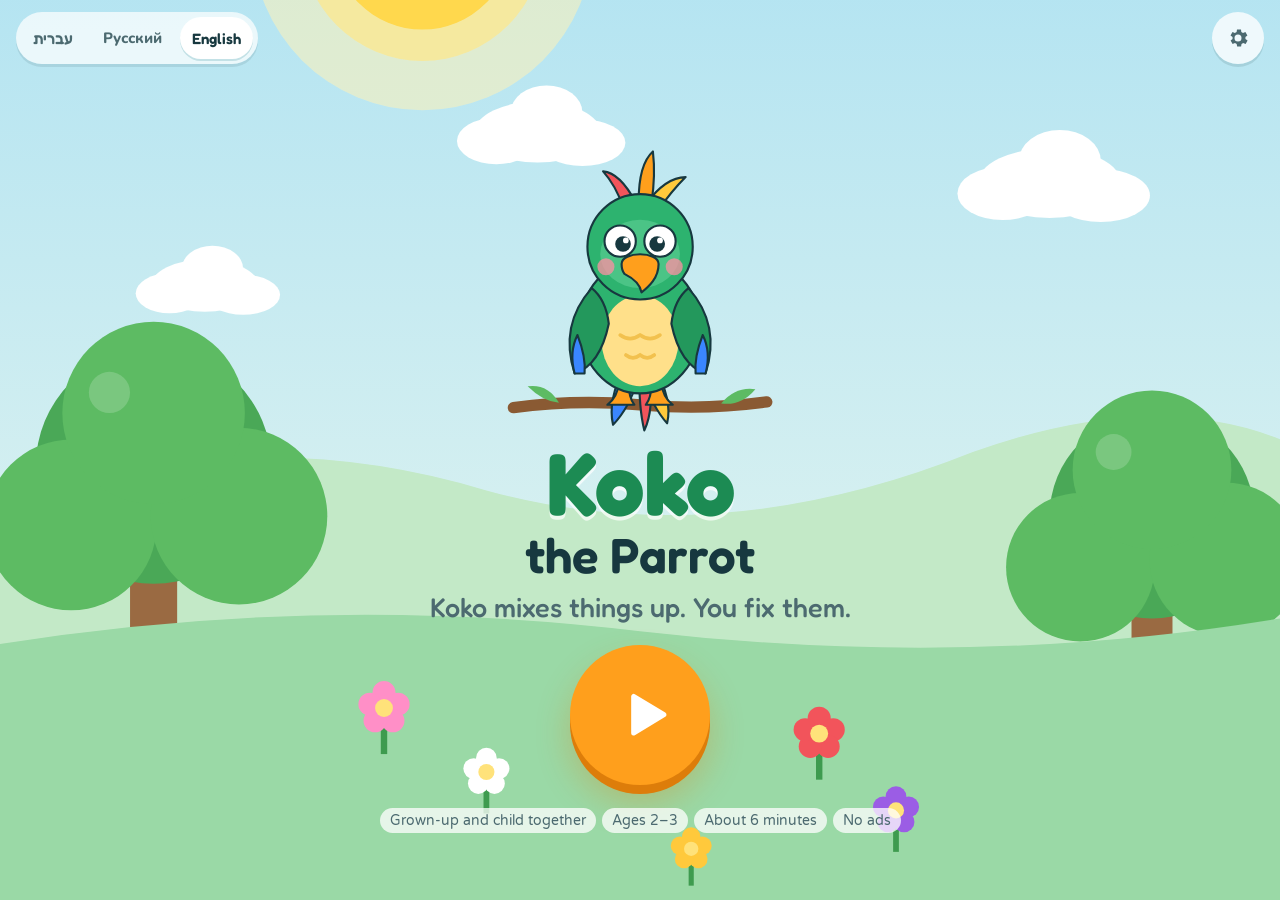
==== commit 39aa3cd3: "קוקו 2.0: עברית, רוסית ואנגלית, עולמות מאוירים ופיצ'רים התפתחותיים - שלוש שפות (כולל RTL/LTR, גופנים" ====
--- a/index.html
+++ b/index.html
@@ -7,8 +7,8 @@
 <!--HEAD-META-END-->
 <title>קוקו התוכי</title>
 <!--PWA-START-->
-<meta name="description" content="קוקו מתבלבל, אתם מתקנים. משחק להורה וילד בגילאי 2–3, בלי פרסומות ובלי איסוף מידע.">
-<meta name="theme-color" content="#CFEFF7">
+<meta name="description" content="קוקו מתבלבל, אתם מתקנים. משחק להורה וילד בגילאי 2–3, בעברית, ברוסית ובאנגלית. בלי פרסומות ובלי איסוף מידע.">
+<meta name="theme-color" content="#9EDCF2">
 <link rel="manifest" href="manifest.webmanifest">
 <link rel="icon" type="image/png" sizes="192x192" href="icons/icon-192.png">
 <link rel="apple-touch-icon" href="icons/apple-touch-icon.png">
@@ -17,26 +17,28 @@
 <meta name="apple-mobile-web-app-status-bar-style" content="default">
 <meta name="apple-mobile-web-app-title" content="קוקו">
 <meta property="og:type" content="website">
-<meta property="og:title" content="קוקו התוכי">
-<meta property="og:description" content="קוקו מתבלבל, אתם מתקנים. משחק להורה וילד בגילאי 2–3, בלי פרסומות.">
+<meta property="og:title" content="קוקו התוכי · Попугай Коко · Koko the Parrot">
+<meta property="og:description" content="קוקו מתבלבל, אתם מתקנים. משחק להורה וילד בגילאי 2–3, בעברית, ברוסית ובאנגלית.">
 <meta property="og:image" content="https://stasikboss.github.io/koko/og.png">
 <!--PWA-END-->
 <style>
-/* Self-hosted fonts (SIL OFL): no requests leave the device. */
+/* Self-hosted fonts (SIL OFL). Fredoka and Varela Round carry Hebrew and Latin; Nunito fills in Cyrillic under the same family names. */
 @font-face{font-family:"Fredoka";font-weight:500;font-display:swap;src:url(fonts/fredoka-hebrew-500-normal.woff2) format("woff2");unicode-range:U+0307-0308,U+0590-05FF,U+200C-2010,U+20AA,U+25CC,U+FB1D-FB4F}
 @font-face{font-family:"Fredoka";font-weight:600;font-display:swap;src:url(fonts/fredoka-hebrew-600-normal.woff2) format("woff2");unicode-range:U+0307-0308,U+0590-05FF,U+200C-2010,U+20AA,U+25CC,U+FB1D-FB4F}
 @font-face{font-family:"Fredoka";font-weight:700;font-display:swap;src:url(fonts/fredoka-hebrew-700-normal.woff2) format("woff2");unicode-range:U+0307-0308,U+0590-05FF,U+200C-2010,U+20AA,U+25CC,U+FB1D-FB4F}
 @font-face{font-family:"Fredoka";font-weight:500;font-display:swap;src:url(fonts/fredoka-latin-500-normal.woff2) format("woff2");unicode-range:U+0000-00FF,U+2011-206F,U+20AC,U+2122,U+2190-2193,U+2212}
 @font-face{font-family:"Fredoka";font-weight:600;font-display:swap;src:url(fonts/fredoka-latin-600-normal.woff2) format("woff2");unicode-range:U+0000-00FF,U+2011-206F,U+20AC,U+2122,U+2190-2193,U+2212}
 @font-face{font-family:"Fredoka";font-weight:700;font-display:swap;src:url(fonts/fredoka-latin-700-normal.woff2) format("woff2");unicode-range:U+0000-00FF,U+2011-206F,U+20AC,U+2122,U+2190-2193,U+2212}
+@font-face{font-family:"Fredoka";font-weight:500;font-display:swap;src:url(fonts/nunito-cyrillic-700-normal.woff2) format("woff2");unicode-range:U+0301,U+0400-045F,U+0490-0491,U+04B0-04B1,U+2116}
+@font-face{font-family:"Fredoka";font-weight:600;font-display:swap;src:url(fonts/nunito-cyrillic-800-normal.woff2) format("woff2");unicode-range:U+0301,U+0400-045F,U+0490-0491,U+04B0-04B1,U+2116}
+@font-face{font-family:"Fredoka";font-weight:700;font-display:swap;src:url(fonts/nunito-cyrillic-900-normal.woff2) format("woff2");unicode-range:U+0301,U+0400-045F,U+0490-0491,U+04B0-04B1,U+2116}
 @font-face{font-family:"Varela Round";font-weight:400;font-display:swap;src:url(fonts/varela-round-hebrew-400-normal.woff2) format("woff2");unicode-range:U+0307-0308,U+0590-05FF,U+200C-2010,U+20AA,U+25CC,U+FB1D-FB4F}
 @font-face{font-family:"Varela Round";font-weight:400;font-display:swap;src:url(fonts/varela-round-latin-400-normal.woff2) format("woff2");unicode-range:U+0000-00FF,U+2011-206F,U+20AC,U+2122,U+2190-2193,U+2212}
-</style>
-<style>
-/* Layout: a morning-sky perch. Koko stands center stage on a branch; two big picture cards wait on the "table" below. */
+@font-face{font-family:"Varela Round";font-weight:400;font-display:swap;src:url(fonts/nunito-cyrillic-600-normal.woff2) format("woff2");unicode-range:U+0301,U+0400-045F,U+0490-0491,U+04B0-04B1,U+2116}
+@font-face{font-family:"Varela Round";font-weight:700;font-display:swap;src:url(fonts/nunito-cyrillic-800-normal.woff2) format("woff2");unicode-range:U+0301,U+0400-045F,U+0490-0491,U+04B0-04B1,U+2116}
+
+/* Layout: a picture-book stage. An illustrated world fills the screen; Koko stands centre stage; big picture cards wait at the bottom. */
 :root{
-  --sky:#CFEFF7;
-  --sky-2:#F3FAF1;
   --ink:#17383F;
   --ink-soft:#4C6A70;
   --card:#FFFFFF;
@@ -49,50 +51,58 @@
   --gold:#FFC93C;
   --sky-blue:#3A86FF;
   --cream:#FFF8E8;
-  --scrim:rgba(23,56,63,.38);
+  --scrim:rgba(23,56,63,.42);
+  --tint:#FFE6B3;
+  --on-world:var(--ink);
+  --on-world-soft:var(--ink-soft);
   --display:"Fredoka","Varela Round","Arial Rounded MT Bold",system-ui,sans-serif;
   --body:"Varela Round","Rubik","Arial",system-ui,sans-serif;
-  color-scheme: light;
-}
+  color-scheme:light;
+}
+#app[data-world="night"]{--on-world:#F3F6FF;--on-world-soft:#C9D4F5}
 [hidden]{display:none!important}
 *{box-sizing:border-box}
 html,body{height:100%}
 body{
-  margin:0;
-  background:var(--sky-2) linear-gradient(180deg,var(--sky) 0%,var(--sky-2) 72%);
-  color:var(--ink);
-  font-family:var(--body);
-  font-size:16px;
-  overflow:hidden;
-  touch-action:manipulation;
-  -webkit-user-select:none;user-select:none;
-  -webkit-touch-callout:none;
-  -webkit-tap-highlight-color:transparent;
-}
-button{font:inherit;color:inherit}
+  margin:0;background:#CFEFF7;color:var(--ink);font-family:var(--body);font-size:16px;overflow:hidden;
+  touch-action:manipulation;-webkit-user-select:none;user-select:none;-webkit-touch-callout:none;-webkit-tap-highlight-color:transparent;
+}
+button,select,input{font:inherit;color:inherit}
 :focus-visible{outline:4px solid var(--sky-blue);outline-offset:3px}
 
+/* ---------- world ---------- */
+#world{position:fixed;inset:0;z-index:0;overflow:hidden;background:#CFEFF7}
+#world .layer{position:absolute;inset:0;transition:opacity .6s ease}
+#world .layer.in{opacity:0}
+#world svg{width:100%;height:100%;display:block}
+#world .cloud{animation:drift 40s ease-in-out infinite alternate}
+#world .cloud:nth-of-type(2n){animation-duration:55s}
+@keyframes drift{from{transform:translateX(calc(var(--dx) * -1))}to{transform:translateX(var(--dx))}}
+#world .sun{transform-box:fill-box;transform-origin:center;animation:glow 6s ease-in-out infinite}
+@keyframes glow{0%,100%{transform:scale(1)}50%{transform:scale(1.04)}}
+#world .star{animation:twinkle 3.2s ease-in-out infinite}
+@keyframes twinkle{0%,100%{opacity:.35}50%{opacity:1}}
+#world .firefly{animation:twinkle 2.4s ease-in-out infinite}
+#world .butterfly{animation:flutter 4s ease-in-out infinite}
+#world .butterfly.b2{animation-duration:5.2s}
+@keyframes flutter{0%,100%{translate:0 0}50%{translate:30px -26px}}
+
 #app{
-  position:fixed;inset:0;
+  position:fixed;inset:0;z-index:1;
   padding:max(12px,env(safe-area-inset-top)) max(16px,env(safe-area-inset-right)) max(12px,env(safe-area-inset-bottom)) max(16px,env(safe-area-inset-left));
 }
 .screen{position:relative;height:100%;width:100%}
-.deco{position:absolute;inset:0;pointer-events:none;overflow:hidden;z-index:-1}
-.deco svg{position:absolute}
-.deco .sun{top:-60px;inset-inline-start:-50px;width:220px;height:220px}
-.deco .leaf-a{bottom:-30px;inset-inline-end:-40px;width:230px;opacity:.9}
-.deco .leaf-b{bottom:-40px;inset-inline-start:-50px;width:200px;opacity:.75}
 
 /* ---------- Koko ---------- */
-.koko{display:block;overflow:visible}
+.koko-slot{aspect-ratio:360/430;max-width:100%}
+.koko-slot .koko{width:100%;height:100%;display:block;overflow:visible}
 .koko .bird{transform-box:view-box;transform-origin:150px 330px}
 .koko .head{transform-box:view-box;transform-origin:150px 190px;transition:transform .35s ease}
+.koko .wing-l{transform-box:view-box;transform-origin:88px 182px;transition:transform .3s ease}
+.koko .wing-r{transform-box:view-box;transform-origin:212px 182px;transition:transform .3s ease}
 .koko .eyes,.koko .beak-open,.koko .zzz{display:none}
-.koko[data-mood="idle"] .eyes-open,
-.koko[data-mood="happy"] .eyes-happy,
-.koko[data-mood="sleep"] .eyes-closed,
-.koko[data-mood="confused"] .eyes-confused,
-.koko[data-mood="wow"] .eyes-wow{display:inline}
+.koko[data-mood="idle"] .eyes-open,.koko[data-mood="happy"] .eyes-happy,.koko[data-mood="sleep"] .eyes-closed,
+.koko[data-mood="confused"] .eyes-confused,.koko[data-mood="wow"] .eyes-wow{display:inline}
 .koko.blink[data-mood="idle"] .eyes-open{display:none}
 .koko.blink[data-mood="idle"] .eyes-closed{display:inline}
 .koko[data-mood="confused"] .head{transform:rotate(-9deg)}
@@ -103,790 +113,1502 @@
 .koko[data-mood="sleep"] .head{transform:rotate(7deg) translateY(6px)}
 .koko.talking .beak-open{display:inline;animation:talkA .3s step-end infinite}
 .koko.talking .beak-closed{animation:talkB .3s step-end infinite}
+.koko.talking .wing-r{animation:gesture 1.6s ease-in-out infinite}
+@keyframes gesture{0%,100%{transform:rotate(0)}50%{transform:rotate(-14deg)}}
 @keyframes talkA{0%{opacity:1}50%{opacity:0}100%{opacity:0}}
 @keyframes talkB{0%{opacity:0}50%{opacity:1}100%{opacity:1}}
 .koko[data-mood="happy"] .bird{animation:hop .55s ease}
-@keyframes hop{0%,100%{transform:translateY(0)}40%{transform:translateY(-18px)}}
+@keyframes hop{0%,100%{transform:translateY(0)}40%{transform:translateY(-22px)}}
 .bob .bird{animation:bob 3.2s ease-in-out infinite}
-@keyframes bob{0%,100%{transform:translateY(0)}50%{transform:translateY(-5px)}}
+@keyframes bob{0%,100%{transform:translateY(0)}50%{transform:translateY(-6px)}}
 .koko .zzz text{animation:zz 2.4s ease-in-out infinite}
 .koko .zzz text:nth-child(2){animation-delay:.4s}
 .koko .zzz text:nth-child(3){animation-delay:.8s}
 @keyframes zz{0%,100%{opacity:.25}50%{opacity:1}}
-
-/* ---------- Start ---------- */
-.start{display:flex;flex-direction:column;align-items:center;justify-content:center;gap:clamp(8px,1.6vh,18px);text-align:center}
-.start .koko-slot{height:min(40vh,70vw);aspect-ratio:360/430}
-.title{margin:0;font-family:var(--display);font-weight:700;line-height:.95;font-size:clamp(44px,10vmin,84px);text-wrap:balance}
-.title .t1{color:var(--leaf-deep)}
-.title .t2{font-weight:600;font-size:.62em;display:block;margin-top:.12em}
-.tag{margin:0;font-family:var(--display);font-weight:500;font-size:clamp(19px,3.8vmin,28px);color:var(--ink-soft)}
-.play{
-  width:clamp(100px,19vmin,140px);aspect-ratio:1;border-radius:50%;border:0;cursor:pointer;
-  background:var(--sun);display:grid;place-items:center;
-  box-shadow:0 9px 0 var(--sun-deep),0 18px 34px rgba(221,125,10,.32);
-  transition:transform .12s ease,box-shadow .12s ease;margin-top:clamp(4px,1vh,12px)
-}
-.play:active{transform:translateY(7px);box-shadow:0 2px 0 var(--sun-deep),0 8px 18px rgba(221,125,10,.3)}
-.play svg{width:46%;height:46%;margin-inline-end:-6%}
-.meta{margin:clamp(6px,1.5vh,16px) 0 0;font-size:15px;color:var(--ink-soft);display:flex;flex-wrap:wrap;justify-content:center;gap:4px 14px}
-.meta span{white-space:nowrap}
-.voice-note{margin:0;font-size:14px;color:var(--sun-deep);max-width:34em}
-
-/* corner buttons */
-.corner{position:absolute;top:0;inset-inline-end:0;z-index:3}
-.hold{
-  width:52px;height:52px;border-radius:50%;border:0;background:rgba(255,255,255,.7);
-  display:grid;place-items:center;cursor:pointer;color:var(--ink-soft)
-}
+/* acts */
+.koko[data-act="flyin"] .bird{animation:flyin 1.1s cubic-bezier(.2,.8,.3,1) both}
+.koko[data-act="flyin"] .wing-l{animation:flapL .18s ease-in-out 6 alternate}
+.koko[data-act="flyin"] .wing-r{animation:flapR .18s ease-in-out 6 alternate}
+@keyframes flyin{0%{transform:translate(-320px,-260px) rotate(-18deg) scale(.55);opacity:0}25%{opacity:1}100%{transform:none}}
+.koko[data-act="flap"] .wing-l{animation:flapL .32s ease-in-out infinite alternate}
+.koko[data-act="flap"] .wing-r{animation:flapR .32s ease-in-out infinite alternate}
+.koko[data-act="flap"] .bird{animation:bob .64s ease-in-out infinite}
+@keyframes flapL{from{transform:rotate(0)}to{transform:rotate(58deg)}}
+@keyframes flapR{from{transform:rotate(0)}to{transform:rotate(-58deg)}}
+.koko[data-act="jump"] .bird{animation:jump .62s cubic-bezier(.3,.7,.4,1) infinite}
+@keyframes jump{0%,100%{transform:translateY(0) scaleY(1)}12%{transform:translateY(6px) scaleY(.92)}50%{transform:translateY(-70px) scaleY(1.04)}88%{transform:translateY(0) scaleY(.95)}}
+.koko[data-act="spin"] .bird{animation:spin 1s ease-in-out infinite}
+@keyframes spin{0%,100%{transform:scaleX(1)}50%{transform:scaleX(-1)}}
+.koko[data-act="stomp"] .bird{animation:stomp .5s ease-in-out infinite alternate}
+@keyframes stomp{from{transform:rotate(-7deg) translateY(4px)}to{transform:rotate(7deg) translateY(-6px)}}
+.koko[data-act="tall"] .bird{animation:tall 1.4s ease-in-out infinite alternate}
+.koko[data-act="tall"] .wing-l{transform:rotate(120deg)}
+.koko[data-act="tall"] .wing-r{transform:rotate(-120deg)}
+@keyframes tall{from{transform:scale(1,1)}to{transform:translateY(-14px) scale(.96,1.14)}}
+.koko[data-act="small"] .bird{animation:small 1.4s ease-in-out infinite alternate}
+@keyframes small{from{transform:scale(1)}to{transform:translateY(30px) scale(.72)}}
+.koko[data-act="listen"] .head{transform:rotate(10deg)}
+.koko[data-act="listen"] .wing-l{transform:rotate(26deg)}
+
+/* things Koko wears or holds */
+.koko .w{transform-box:view-box;transform-origin:0 0;transition:transform .9s cubic-bezier(.45,1.4,.5,1),opacity .35s ease,color .9s ease}
+.koko .w.out{opacity:0}
+.koko .w.pop{animation:wpop .5s ease}
+@keyframes wpop{0%{opacity:0}100%{opacity:1}}
+
+/* ---------- shared pieces ---------- */
+.corner{position:absolute;top:0;inset-inline-end:0;z-index:5}
+.hold{width:52px;height:52px;border-radius:50%;border:0;background:rgba(255,255,255,.78);display:grid;place-items:center;cursor:pointer;color:var(--ink-soft);box-shadow:0 3px 0 rgba(23,56,63,.12)}
 .hold:not(.corner){position:relative}
 .hold .ico{width:24px;height:24px}
 .hold .ring{position:absolute;inset:0;width:100%;height:100%;transform:rotate(-90deg)}
 .hold .ring circle{fill:none;stroke:var(--sun);stroke-width:4;stroke-linecap:round;stroke-dasharray:132;stroke-dashoffset:132}
 .hold.holding .ring circle{transition:stroke-dashoffset 1.2s linear;stroke-dashoffset:0}
-.hold-hint{position:absolute;top:58px;inset-inline-end:0;font-size:12px;color:var(--ink-soft);white-space:nowrap;opacity:0;transition:opacity .2s;z-index:3}
+.hold-hint{position:absolute;top:58px;inset-inline-end:0;font-size:12px;color:var(--on-world-soft);white-space:nowrap;opacity:0;transition:opacity .2s;z-index:5;pointer-events:none}
 .hold.holding + .hold-hint{opacity:1}
-
-/* ---------- Game ---------- */
-.game{
-  --optw:min(40vw,26vh,250px);
-  display:grid;grid-template-rows:auto minmax(0,1fr) auto;gap:clamp(6px,1.4vh,14px)
-}
-.topbar{display:flex;align-items:center;gap:10px;min-height:52px;padding-inline-end:58px}
-.progress{display:flex;gap:1px;min-width:0}
+.bubble{
+  position:relative;z-index:2;background:var(--card);border-radius:26px;padding:.4em 1em;max-width:min(94%,660px);min-height:1.9em;
+  font-family:var(--display);font-weight:600;font-size:clamp(20px,4.2vmin,34px);line-height:1.25;text-align:center;
+  box-shadow:0 5px 0 rgba(23,56,63,.14),0 14px 30px rgba(23,56,63,.12);text-wrap:balance
+}
+.bubble::after{content:"";position:absolute;bottom:-14px;left:50%;margin-left:-14px;border-width:16px 14px 0;border-style:solid;border-color:var(--card) transparent transparent}
+.bubble:empty{visibility:hidden}
+
+/* ---------- start ---------- */
+.start{display:flex;flex-direction:column;align-items:center;justify-content:center;gap:clamp(6px,1.4vh,16px);text-align:center;padding-top:56px}
+.langs{position:absolute;top:0;inset-inline-start:0;display:flex;gap:6px;z-index:5;background:rgba(255,255,255,.72);padding:5px;border-radius:999px;box-shadow:0 3px 0 rgba(23,56,63,.1)}
+.langs button{border:0;background:transparent;border-radius:999px;padding:8px 12px;font-family:var(--display);font-weight:600;font-size:15px;cursor:pointer;color:var(--ink-soft);min-height:42px}
+.langs button[aria-pressed="true"]{background:var(--card);color:var(--ink);box-shadow:0 2px 0 var(--edge)}
+.start .koko-slot{height:min(36vh,64vw)}
+.title{margin:0;font-family:var(--display);font-weight:700;line-height:.95;font-size:clamp(46px,10.5vmin,88px);text-wrap:balance;color:var(--on-world)}
+.title .t1{color:var(--leaf-deep);text-shadow:0 4px 0 rgba(255,255,255,.7)}
+.title .t2{font-weight:600;font-size:.56em;display:block;margin-top:.14em}
+.tag{margin:0;font-family:var(--display);font-weight:500;font-size:clamp(18px,3.6vmin,27px);color:var(--on-world-soft)}
+.play{
+  width:clamp(104px,19vmin,140px);aspect-ratio:1;border-radius:50%;border:0;cursor:pointer;background:var(--sun);display:grid;place-items:center;
+  box-shadow:0 9px 0 var(--sun-deep),0 18px 34px rgba(221,125,10,.32);transition:transform .12s ease,box-shadow .12s ease;margin-top:clamp(2px,1vh,10px);
+  animation:breathe 2.6s ease-in-out infinite
+}
+@keyframes breathe{0%,100%{transform:scale(1)}50%{transform:scale(1.05)}}
+.play:active{animation:none;transform:translateY(7px);box-shadow:0 2px 0 var(--sun-deep),0 8px 18px rgba(221,125,10,.3)}
+.play svg{width:46%;height:46%}
+.play svg{margin-left:6%}
+.meta{margin:clamp(4px,1.2vh,12px) 0 0;display:flex;flex-wrap:wrap;justify-content:center;gap:6px}
+.meta span{white-space:nowrap;background:rgba(255,255,255,.75);padding:4px 10px;border-radius:999px;font-size:14px;color:var(--ink-soft)}
+.voice-note{margin:0;font-size:14px;color:#A4540A;max-width:34em;background:rgba(255,255,255,.85);padding:6px 12px;border-radius:12px}
+.rest{display:grid;gap:12px;justify-items:center;background:rgba(255,255,255,.9);border-radius:24px;padding:16px 20px;max-width:420px;box-shadow:0 6px 0 rgba(23,56,63,.12)}
+.rest h2{margin:0;font-family:var(--display);font-weight:700;font-size:26px}
+.rest p{margin:0;line-height:1.5}
+.pillhold{position:relative;overflow:hidden;border:0;cursor:pointer;border-radius:999px;background:var(--card);box-shadow:0 5px 0 var(--edge);padding:12px 22px;font-family:var(--display);font-weight:600;font-size:17px;border:2px solid var(--edge)}
+.pillhold .fill{position:absolute;inset:0;width:0;background:rgba(255,159,28,.35)}
+.pillhold.holding .fill{width:100%;transition:width 1.2s linear}
+.pillhold .lbl{position:relative}
+
+/* ---------- game ---------- */
+.game{--optw:min(40vw,26vh,250px);display:grid;grid-template-rows:auto minmax(0,1fr) auto;gap:clamp(6px,1.2vh,14px)}
+.game[data-n="3"]{--optw:min(28vw,21vh,210px)}
+.topbar{display:flex;align-items:center;gap:10px;min-height:52px;padding-inline-end:60px}
+.progress{display:flex;gap:1px;min-width:0;background:rgba(255,255,255,.75);padding:6px 10px;border-radius:999px;box-shadow:0 3px 0 rgba(23,56,63,.1)}
 .feather{width:20px;height:20px;color:#fff;flex:none}
 .feather.done:nth-child(4n+1){color:var(--leaf)}
 .feather.done:nth-child(4n+2){color:var(--berry)}
 .feather.done:nth-child(4n+3){color:var(--gold)}
 .feather.done:nth-child(4n+4){color:var(--sky-blue)}
 .feather.done{animation:pop .45s ease}
-.chip{
-  display:flex;align-items:center;gap:8px;margin-inline-start:auto;
-  background:var(--card);border:2px solid var(--edge);border-radius:999px;
-  padding:3px 14px 3px 8px;font-family:var(--display);font-weight:600;font-size:19px
-}
+.chip{display:flex;align-items:center;gap:8px;margin-inline-start:auto;background:var(--card);border-radius:999px;padding:3px 14px 3px 6px;font-family:var(--display);font-weight:600;font-size:18px;box-shadow:0 3px 0 rgba(23,56,63,.12)}
 .chip svg{width:30px;height:30px}
-@media (max-width:389px){.chip span{display:none}.chip{padding:3px 8px}.feather{width:18px;height:18px}}
+@media (max-width:399px){.chip span{display:none}.chip{padding:3px 6px}.feather{width:17px;height:17px}}
 .stage{display:flex;flex-direction:column;align-items:center;min-height:0;gap:clamp(4px,1vh,10px)}
-.bubble{
-  position:relative;z-index:2;background:var(--card);border-radius:26px;
-  padding:.38em .95em;max-width:min(94%,660px);min-height:1.9em;
-  font-family:var(--display);font-weight:600;font-size:clamp(20px,4.3vmin,34px);line-height:1.25;text-align:center;
-  box-shadow:0 5px 0 var(--edge);text-wrap:balance
-}
-.bubble::after{
-  content:"";position:absolute;bottom:-14px;left:50%;margin-left:-14px;
-  border-width:16px 14px 0;border-style:solid;border-color:var(--card) transparent transparent
-}
-.bubble:empty{visibility:hidden}
 .scene{flex:1;min-height:0;width:100%;display:flex;align-items:flex-end;justify-content:center;gap:2vw}
-.scene .koko-slot{height:100%;max-height:46vh;aspect-ratio:360/430;max-width:64vw;flex:none}
-.koko-slot .koko{width:100%;height:100%}
-.scene.duo .koko-slot{max-width:56vw}
-.companion{
-  align-self:center;width:min(34vw,22vh);height:auto;aspect-ratio:1;flex:none;
-  background:var(--cream);border:4px solid var(--edge);border-radius:50%;display:grid;place-items:center;padding:6%
-}
-.companion svg{width:100%;height:100%}
-.companion.pop{animation:pop .5s ease}
-@keyframes pop{0%{transform:scale(.6)}60%{transform:scale(1.08)}100%{transform:scale(1)}}
-
-.options{
-  display:flex;justify-content:center;align-items:center;gap:clamp(14px,6vw,44px);
-  min-height:calc(var(--optw) * 1.12 + 10px);padding-bottom:4px
-}
+.scene .koko-slot{height:100%;max-height:48vh;max-width:64vw;flex:none}
+.scene.duo .koko-slot{max-width:54vw}
+.companions{align-self:stretch;display:flex;flex-direction:column;justify-content:flex-end;align-items:center;gap:4px;width:min(34vw,24vh);flex:none;padding-bottom:4%}
+.companions:empty{display:none}
+.mate{position:relative;width:100%;aspect-ratio:1;max-height:100%;transition:width .5s ease}
+.companions.two .mate{width:84%}
+.mate svg.pic{width:100%;height:100%;filter:drop-shadow(0 6px 0 rgba(23,56,63,.12))}
+.mate.cue{background:var(--card);border-radius:50%;padding:14%;box-shadow:0 6px 0 rgba(23,56,63,.12)}
+.mate.enter{animation:enter .6s cubic-bezier(.3,1.4,.5,1)}
+@keyframes enter{0%{transform:scale(.3) translateY(40px);opacity:0}100%{transform:none;opacity:1}}
+.mate .snd{position:absolute;top:-6%;inset-inline-end:-18%;background:var(--card);border-radius:16px;padding:3px 10px;font-family:var(--display);font-weight:700;font-size:clamp(14px,2.6vmin,20px);white-space:nowrap;box-shadow:0 3px 0 rgba(23,56,63,.14);opacity:0;transform:scale(.6);transition:opacity .3s,transform .3s cubic-bezier(.3,1.5,.5,1)}
+.mate .snd.on{opacity:1;transform:none}
+
+.options{display:flex;justify-content:center;align-items:center;gap:clamp(10px,4vw,40px);min-height:calc(var(--optw) * 1.12 + 10px);padding-bottom:4px}
 .options.off{visibility:hidden}
 .options.locked .opt{pointer-events:none}
 .options.waiting .opt{opacity:.72}
 .opt{
-  width:var(--optw);aspect-ratio:1/1.12;cursor:pointer;
-  background:var(--card);border:4px solid var(--edge);border-radius:30px;
-  box-shadow:0 8px 0 var(--edge);
-  display:flex;flex-direction:column;align-items:center;justify-content:center;gap:2%;padding:7% 6% 6%;
-  font-family:var(--display);font-weight:600;font-size:clamp(17px,3.3vmin,26px);line-height:1.1;
-  transition:opacity .25s ease,transform .25s ease,border-color .2s ease,box-shadow .2s ease;
-  touch-action:manipulation
-}
-.opt svg{width:80%;flex:1;min-height:0}
-.opt span{white-space:nowrap}
-.opt.right{border-color:var(--leaf);box-shadow:0 8px 0 var(--leaf-deep);animation:pop .5s ease}
-.opt.fade{opacity:.3;transform:scale(.92)}
+  width:var(--optw);aspect-ratio:1/1.12;cursor:pointer;position:relative;background:var(--card);border:0;border-radius:30px;
+  box-shadow:0 8px 0 rgba(23,56,63,.16),0 16px 30px rgba(23,56,63,.12);
+  display:flex;flex-direction:column;align-items:center;justify-content:center;gap:3%;padding:8% 6% 7%;
+  font-family:var(--display);font-weight:600;font-size:clamp(15px,3.1vmin,25px);line-height:1.05;text-align:center;
+  transition:opacity .25s ease,transform .25s ease,box-shadow .2s ease;touch-action:manipulation;animation:deal .45s cubic-bezier(.3,1.4,.5,1) both
+}
+.opt:nth-child(2){animation-delay:.08s}.opt:nth-child(3){animation-delay:.16s}
+@keyframes deal{from{transform:translateY(40px) scale(.8);opacity:0}to{transform:none;opacity:1}}
+.opt .plate{width:84%;flex:1;min-height:0;border-radius:50%;background:var(--tint);display:grid;place-items:center;aspect-ratio:1}
+.opt .plate svg{width:82%;height:82%}
+.opt span{max-width:100%}
+.opt.right{box-shadow:0 0 0 6px var(--leaf),0 8px 0 var(--leaf-deep),0 16px 30px rgba(23,56,63,.12);animation:pop .5s ease}
+.opt.fade{opacity:.25;transform:scale(.9)}
+.opt.gone{opacity:0;transform:scale(.6);pointer-events:none}
 .opt.shake{animation:shake .45s ease}
-.opt.hint{animation:glow 1.3s ease-in-out infinite}
+.opt.hint{animation:glow2 1.3s ease-in-out infinite}
+@keyframes pop{0%{transform:scale(.7)}60%{transform:scale(1.08)}100%{transform:scale(1)}}
 @keyframes shake{0%,100%{transform:translateX(0)}25%{transform:translateX(-9px)}50%{transform:translateX(8px)}75%{transform:translateX(-5px)}}
-@keyframes glow{0%,100%{box-shadow:0 8px 0 var(--edge),0 0 0 0 rgba(255,159,28,0)}50%{box-shadow:0 8px 0 var(--edge),0 0 0 14px rgba(255,159,28,.45)}}
+@keyframes glow2{0%,100%{box-shadow:0 8px 0 rgba(23,56,63,.16),0 0 0 0 rgba(255,159,28,0)}50%{box-shadow:0 8px 0 rgba(23,56,63,.16),0 0 0 14px rgba(255,159,28,.5)}}
+
+/* bottom panels: talk time and movement */
+.panel{width:min(100%,560px);margin:0 auto;background:var(--card);border-radius:26px;padding:16px 18px;box-shadow:0 8px 0 rgba(23,56,63,.14),0 16px 30px rgba(23,56,63,.12);display:grid;gap:10px;animation:deal .45s cubic-bezier(.3,1.4,.5,1) both;align-self:end}
+.panel .ph{display:flex;align-items:center;gap:10px;font-family:var(--display);font-weight:700;font-size:20px}
+.panel .ph svg{width:36px;height:36px;flex:none}
+.panel p{margin:0;font-size:clamp(16px,2.6vmin,19px);line-height:1.5;-webkit-user-select:text;user-select:text}
+.panel .go{justify-self:center;border:0;cursor:pointer;background:var(--leaf);color:#fff;border-radius:999px;padding:12px 30px;font-family:var(--display);font-weight:600;font-size:19px;box-shadow:0 5px 0 var(--leaf-deep);min-height:52px}
+.panel .go:active{transform:translateY(4px);box-shadow:0 1px 0 var(--leaf-deep)}
+.panel .go:disabled{opacity:.4;cursor:default}
+
+/* round badge and counting numbers */
+.badge{position:fixed;inset:0;z-index:6;display:grid;place-items:center;pointer-events:none}
+.badge .disc{width:min(52vmin,300px);aspect-ratio:1;border-radius:50%;background:var(--card);box-shadow:0 0 0 12px var(--tint),0 20px 50px rgba(23,56,63,.25);display:grid;place-items:center;align-content:center;gap:4%;animation:badge 1.8s cubic-bezier(.3,1.3,.5,1) both}
+.badge .disc svg{width:48%;height:48%}
+.badge .disc b{font-family:var(--display);font-weight:700;font-size:clamp(22px,5vmin,34px)}
+@keyframes badge{0%{transform:scale(.2) rotate(-12deg);opacity:0}22%{transform:scale(1.06) rotate(2deg);opacity:1}32%{transform:scale(1) rotate(0)}80%{transform:scale(1);opacity:1}100%{transform:scale(.6) translateY(-30vh);opacity:0}}
+.count{position:fixed;inset:0;z-index:6;display:grid;place-items:center;pointer-events:none}
+.count b{font-family:var(--display);font-weight:700;font-size:min(34vmin,220px);color:var(--card);-webkit-text-stroke:6px var(--ink);paint-order:stroke;animation:num .9s ease both;text-shadow:0 10px 0 rgba(23,56,63,.2)}
+@keyframes num{0%{transform:scale(.3);opacity:0}30%{transform:scale(1.1);opacity:1}70%{opacity:1}100%{transform:scale(1.4);opacity:0}}
+
+/* flying picture (answer travels to its place) */
+.flyer{position:fixed;z-index:7;pointer-events:none;will-change:transform}
+.flyer svg{width:100%;height:100%;display:block}
 
 @media (orientation:landscape) and (min-aspect-ratio:5/4){
-  .game{--optw:min(21vw,38vh,250px);grid-template-columns:minmax(0,1.2fr) minmax(0,1fr);grid-template-rows:auto minmax(0,1fr)}
+  .game{--optw:min(18vw,34vh,230px);grid-template-columns:minmax(0,1.25fr) minmax(0,1fr);grid-template-rows:auto minmax(0,1fr)}
+  .game[data-n="3"]{--optw:min(12.5vw,28vh,180px)}
+  .options{gap:clamp(10px,2vw,24px)}
   .topbar{grid-column:1/-1}
-  .options{align-self:center;min-height:0}
-  .scene .koko-slot{max-height:62vh}
+  .options{align-self:center;min-height:0;flex-wrap:wrap}
+  .game .panel{align-self:center}
+  .scene .koko-slot{max-height:64vh}
   .scene.duo .koko-slot{max-width:30vw}
-  .companion{width:min(16vw,28vh)}
-}
-
-/* ---------- End ---------- */
-.end{display:flex;flex-direction:column;align-items:center;justify-content:flex-start;gap:clamp(8px,1.8vh,18px);text-align:center;overflow-y:auto;overflow-x:hidden;padding-top:8px}
+  .companions{width:min(15vw,26vh)}
+  .start .koko-slot{height:min(34vh,40vw)}
+}
+
+/* ---------- end ---------- */
+.end{display:flex;flex-direction:column;align-items:center;gap:clamp(8px,1.6vh,16px);text-align:center;overflow-y:auto;overflow-x:hidden;padding-top:8px;padding-bottom:8px}
 #endBubble{margin-top:auto}
-#againBtn{margin-bottom:auto;flex:none}
-.end .koko-slot{height:min(26vh,52vw);aspect-ratio:360/430;flex:none}
-.end .bubble{font-size:clamp(19px,3.6vmin,28px)}
-.end h2{margin:0;font-family:var(--display);font-weight:700;font-size:clamp(28px,6vmin,46px);line-height:1.05}
-.mission{
-  background:var(--card);border:3px solid var(--edge);border-radius:24px;
-  padding:16px 20px 18px;max-width:560px;width:100%;text-align:start;box-shadow:0 6px 0 var(--edge)
-}
-.mission .label{font-size:13px;letter-spacing:.06em;font-weight:700;color:var(--sun-deep);margin:0}
+.end .koko-slot{height:min(24vh,46vw);flex:none}
+.end h2{margin:0;font-family:var(--display);font-weight:700;font-size:clamp(28px,6vmin,46px);line-height:1.05;color:var(--on-world)}
+.mission{background:var(--card);border-radius:24px;padding:16px 20px 18px;max-width:560px;width:100%;text-align:start;box-shadow:0 6px 0 rgba(23,56,63,.2)}
+.mission .label{font-size:13px;letter-spacing:.04em;font-weight:700;color:var(--sun-deep);margin:0}
 .mission h3{margin:.2em 0 .25em;font-family:var(--display);font-weight:600;font-size:clamp(21px,3.4vmin,26px)}
 .mission p{margin:0;font-size:clamp(16px,2.5vmin,19px);line-height:1.55;-webkit-user-select:text;user-select:text}
 .mission .why{margin-top:.7em;font-size:14px;color:var(--ink-soft);line-height:1.5}
-.again{
-  position:relative;overflow:hidden;border:0;cursor:pointer;border-radius:999px;
-  background:var(--card);box-shadow:0 5px 0 var(--edge);padding:12px 24px;font-family:var(--display);font-weight:600;font-size:18px
-}
-.again .fill{position:absolute;inset:0;width:0;background:rgba(255,159,28,.35)}
-.again.holding .fill{width:100%;transition:width 1.2s linear}
-.again .lbl{position:relative}
-.played{margin:0;font-size:14px;color:var(--ink-soft)}
-
-/* ---------- Parent sheet ---------- */
+.words{max-width:560px;width:100%}
+.words h4{margin:0 0 8px;font-size:14px;letter-spacing:.04em;color:var(--on-world-soft);font-weight:700}
+.words .list{display:flex;flex-wrap:wrap;gap:6px;justify-content:center}
+.wchip{display:inline-flex;align-items:center;gap:6px;background:rgba(255,255,255,.92);border-radius:999px;padding:3px 12px 3px 4px;font-family:var(--display);font-weight:600;font-size:16px}
+.wchip svg{width:30px;height:30px}
+.played{margin:0;font-size:14px;color:var(--on-world-soft)}
+#againBtn{margin-bottom:auto;flex:none}
+@media (max-height:700px){.mission .why{display:none}.end .koko-slot{height:min(17vh,40vw)}.mission{padding:12px 16px 14px}}
+
+/* ---------- grown-ups sheet ---------- */
 .sheet-wrap{position:fixed;inset:0;z-index:20;background:var(--scrim);display:flex;align-items:flex-end;justify-content:center}
-.sheet{
-  background:var(--cream);width:min(100%,640px);max-height:92%;overflow:auto;-webkit-overflow-scrolling:touch;
-  border-radius:24px 24px 0 0;padding:20px 20px calc(24px + env(safe-area-inset-bottom));
-  -webkit-user-select:text;user-select:text;touch-action:pan-y
-}
+.sheet{background:var(--cream);width:min(100%,660px);height:min(92%,860px);display:flex;flex-direction:column;border-radius:24px 24px 0 0;-webkit-user-select:text;user-select:text}
 @media (min-width:700px) and (min-height:600px){.sheet-wrap{align-items:center}.sheet{border-radius:24px}}
-.sheet-head{display:flex;align-items:center;justify-content:space-between;gap:12px;margin-bottom:6px}
+.sheet-head{display:flex;align-items:center;justify-content:space-between;gap:12px;padding:18px 20px 8px}
 .sheet h2{margin:0;font-family:var(--display);font-weight:700;font-size:28px}
+.tabs{display:flex;gap:4px;margin:0 16px;background:#F0E6CF;padding:4px;border-radius:14px}
+.tabs button{flex:1;border:0;background:transparent;border-radius:10px;padding:9px 4px;font-family:var(--display);font-weight:600;font-size:15px;cursor:pointer;color:var(--ink-soft);min-height:42px}
+.tabs button[aria-selected="true"]{background:var(--card);color:var(--ink);box-shadow:0 2px 0 var(--edge)}
+.tabpanes{flex:1;min-height:0;overflow-y:auto;-webkit-overflow-scrolling:touch;touch-action:pan-y;padding:4px 20px calc(24px + env(safe-area-inset-bottom))}
 .sheet h3{margin:22px 0 8px;font-family:var(--display);font-weight:600;font-size:20px}
 .sheet p,.sheet li{font-size:16px;line-height:1.55;margin:0}
 .sheet ol{margin:0;padding-inline-start:1.3em;display:grid;gap:4px}
 .sheet .muted{color:var(--ink-soft);font-size:14px}
-.field{display:grid;gap:6px;margin-top:6px}
+.why-list{display:grid;gap:10px}
+.why-list div{background:var(--card);border-radius:14px;padding:10px 14px;border:2px solid #F0E6CF}
+.why-list b{display:block;font-family:var(--display);font-weight:600;font-size:16px;margin-bottom:2px}
+.why-list span{font-size:14px;line-height:1.5;color:var(--ink-soft)}
+.field{display:grid;gap:6px;margin-top:10px}
 .field label{font-weight:700;font-size:15px}
-.field input[type=text]{font:inherit;font-size:17px;padding:10px 12px;border-radius:12px;border:2px solid var(--edge);background:var(--card);color:var(--ink);width:100%}
+.field input[type=text],.field select{font-size:17px;padding:10px 12px;border-radius:12px;border:2px solid var(--edge);background:var(--card);color:var(--ink);width:100%}
 .field input[type=range]{width:100%;accent-color:var(--sun)}
 .row{display:flex;align-items:center;gap:10px;flex-wrap:wrap}
-.btn{border:2px solid var(--edge);background:var(--card);border-radius:12px;padding:8px 14px;font-size:15px;cursor:pointer;font-family:var(--body)}
-.btn.primary{background:var(--sun);border-color:var(--sun-deep);color:#3A1E00;font-weight:700}
+.btn{border:2px solid var(--edge);background:var(--card);border-radius:12px;padding:8px 14px;font-size:15px;cursor:pointer;font-family:var(--body);min-height:40px}
 .btn.rec-on{background:var(--berry);border-color:#C53A41;color:#fff}
+.btn.warn{border-color:var(--berry);color:#B3262D}
 .btn:disabled{opacity:.45;cursor:default}
 .status{font-size:14px;color:var(--ink-soft)}
 .status.warn{color:#A4540A}
-.recgroup{margin-top:12px}
-.recgroup h4{margin:0 0 6px;font-size:14px;letter-spacing:.04em;color:var(--sun-deep)}
-.recrow{display:grid;grid-template-columns:minmax(0,1fr);gap:6px;padding:10px 0;border-top:1px solid var(--edge)}
+.stats{display:grid;grid-template-columns:1fr 1fr;gap:10px}
+.stat{background:var(--card);border-radius:14px;padding:10px 14px;border:2px solid #F0E6CF}
+.stat small{display:block;color:var(--ink-soft);font-size:13px}
+.stat b{font-family:var(--display);font-weight:600;font-size:22px;font-variant-numeric:tabular-nums}
+.stat span{font-size:14px;color:var(--ink-soft)}
+.wgroup{margin-top:14px}
+.wgroup h4{margin:0 0 6px;font-size:14px;letter-spacing:.04em;color:var(--sun-deep)}
+.wrow{display:grid;grid-template-columns:40px minmax(0,1fr) auto;gap:10px;align-items:center;padding:6px 0;border-top:1px solid var(--edge)}
+.wrow svg{width:40px;height:40px}
+.wrow .w1{font-weight:700;font-size:15px}
+.wrow .w2{font-size:13px;color:var(--ink-soft)}
+.st{font-size:12px;font-weight:700;padding:3px 9px;border-radius:999px;white-space:nowrap}
+.st.new{background:#EEF1F2;color:var(--ink-soft)}
+.st.practicing{background:#FFF0D6;color:#A4540A}
+.st.knows{background:#DDF5E7;color:var(--leaf-deep)}
+.recgroup{margin-top:10px;border-top:1px solid var(--edge)}
+.recgroup summary{cursor:pointer;padding:10px 0;font-weight:700;color:var(--sun-deep);font-size:15px}
+.recrow{display:grid;grid-template-columns:minmax(0,1fr);gap:6px;padding:10px 0;border-top:1px solid #EFE4CC}
 @media (min-width:520px){.recrow{grid-template-columns:minmax(0,1fr) auto;align-items:center}}
 .recrow .txt{font-size:15px;line-height:1.4;min-width:0}
 .recrow .txt .ok{color:var(--leaf-deep);font-weight:700;font-size:13px;margin-inline-start:6px}
 .recrow .acts{display:flex;gap:6px}
-.recrow .btn{padding:6px 10px;font-size:14px}
+.recrow .btn{padding:6px 10px;font-size:14px;min-height:36px}
 .close-x{border:0;background:var(--card);width:44px;height:44px;border-radius:50%;font-size:24px;cursor:pointer;line-height:1}
 
 @media (prefers-reduced-motion:reduce){
-  .bob .bird,.koko[data-mood="happy"] .bird,.companion.pop,.opt.right,.opt.shake,.opt.hint,.feather.done,.koko .zzz text{animation:none!important}
-  .koko .head{transition:none}
-  .opt.hint{box-shadow:0 8px 0 var(--edge),0 0 0 8px rgba(255,159,28,.5)}
-}
+  *,*::before,*::after{animation-duration:.01ms!important;animation-iteration-count:1!important;transition-duration:.01ms!important}
+  .opt.hint{box-shadow:0 8px 0 rgba(23,56,63,.16),0 0 0 8px rgba(255,159,28,.55)}
+}
+
 </style>
 </head>
 <body>
-<div id="app">
-
-  <!-- Start -->
+<div id="world" aria-hidden="true"></div>
+<div id="app" data-world="sky" dir="rtl" lang="he">
+
   <section class="screen start" id="screen-start">
-    <div class="deco" aria-hidden="true">
-      <svg class="sun" viewBox="0 0 220 220"><circle cx="110" cy="110" r="96" fill="#FFF1B8"/><circle cx="110" cy="110" r="66" fill="#FFE27A"/></svg>
-      <svg class="leaf-a" viewBox="0 0 230 160"><path d="M220 150 Q120 150 40 70 Q120 30 220 150Z" fill="#9FDDB3"/><path d="M220 150 Q140 120 70 78" stroke="#6CC48C" stroke-width="5" fill="none" stroke-linecap="round"/><path d="M200 160 Q150 60 170 0 Q230 70 200 160Z" fill="#7FD19E"/></svg>
-      <svg class="leaf-b" viewBox="0 0 200 160"><path d="M10 160 Q40 70 140 40 Q140 130 10 160Z" fill="#B7E6C6"/><path d="M14 156 Q70 100 128 52" stroke="#8ED3A6" stroke-width="5" fill="none" stroke-linecap="round"/></svg>
-    </div>
-    <button class="hold corner" id="parentBtnStart" type="button" aria-label="אזור הורים. החזיקו לחוץ כדי לפתוח">
+    <div class="langs" id="langs" role="group" data-ta="langAria"></div>
+    <button class="hold corner" id="parentBtnStart" type="button" data-ta="parentAria">
       <svg class="ring" viewBox="0 0 48 48" aria-hidden="true"><circle cx="24" cy="24" r="21"/></svg>
       <svg class="ico" viewBox="0 0 24 24" aria-hidden="true"><use href="#s-gear"/></svg>
     </button>
-    <span class="hold-hint">ממשיכים להחזיק…</span>
+    <span class="hold-hint" data-t="holding"></span>
     <div class="koko-slot bob" id="kokoStartSlot"></div>
-    <h1 class="title"><span class="t1">קוקו</span> <span class="t2">התוכי</span></h1>
-    <p class="tag">קוקו מתבלבל. אתם מתקנים.</p>
-    <button class="play" id="playBtn" type="button" aria-label="מתחילים לשחק">
+    <h1 class="title"><span class="t1" data-t="t1"></span> <span class="t2" data-t="t2"></span></h1>
+    <p class="tag" data-t="tag"></p>
+    <button class="play" id="playBtn" type="button" data-ta="play">
       <svg viewBox="0 0 24 24" aria-hidden="true"><path d="M7 4.5v15a1 1 0 0 0 1.5.86l12.4-7.5a1 1 0 0 0 0-1.72L8.5 3.64A1 1 0 0 0 7 4.5z" fill="#fff"/></svg>
     </button>
-    <p class="meta"><span>להורה וילד יחד</span><span>גילאי 2–3</span><span>כ־5 דקות</span><span>בלי פרסומות</span></p>
-    <p class="voice-note" id="voiceNote" hidden>אין במכשיר קול עברי, אז קוקו יכתוב בבועה. באזור ההורים אפשר להקליט את הקול שלכם.</p>
+    <p class="meta" id="meta"></p>
+    <p class="voice-note" id="voiceNote" data-t="noVoice" hidden></p>
+    <div class="rest" id="rest" hidden>
+      <h2 data-t="restTitle"></h2>
+      <p id="restText"></p>
+      <button class="pillhold" id="restHold" type="button"><span class="fill" aria-hidden="true"></span><span class="lbl" data-t="restHold"></span></button>
+    </div>
   </section>
 
-  <!-- Game -->
-  <section class="screen game" id="screen-game" hidden>
+  <section class="screen game" id="screen-game" data-n="2" hidden>
     <div class="topbar">
-      <div class="progress" id="progress" aria-label="התקדמות"></div>
+      <div class="progress" id="progress"></div>
       <div class="chip" id="chip" hidden><svg viewBox="0 0 100 100" aria-hidden="true"><use id="chipIcon" href="#s-cow"/></svg><span id="chipText"></span></div>
     </div>
-    <button class="hold corner" id="homeBtn" type="button" aria-label="חזרה למסך הפתיחה. החזיקו לחוץ">
+    <button class="hold corner" id="homeBtn" type="button" data-ta="homeAria">
       <svg class="ring" viewBox="0 0 48 48" aria-hidden="true"><circle cx="24" cy="24" r="21"/></svg>
       <svg class="ico" viewBox="0 0 24 24" aria-hidden="true"><use href="#s-home"/></svg>
     </button>
-    <span class="hold-hint">ממשיכים להחזיק…</span>
+    <span class="hold-hint" data-t="holding"></span>
     <div class="stage">
       <div class="bubble" id="bubble" aria-live="polite"></div>
-      <div class="scene">
+      <div class="scene" id="scene">
+        <div class="companions" id="companions"></div>
         <div class="koko-slot" id="kokoGameSlot"></div>
-        <div class="companion" id="companion" hidden></div>
       </div>
     </div>
     <div class="options off locked" id="options"></div>
+    <div class="panel" id="panel" hidden>
+      <div class="ph"><svg viewBox="0 0 100 100" aria-hidden="true"><use id="panelIcon" href="#s-talk"/></svg><span id="panelTitle"></span></div>
+      <p id="panelText"></p>
+      <button class="go" id="panelGo" type="button"></button>
+    </div>
   </section>
 
-  <!-- End -->
   <section class="screen end" id="screen-end" hidden>
-    <div class="deco" aria-hidden="true">
-      <svg class="leaf-a" viewBox="0 0 230 160"><path d="M220 150 Q120 150 40 70 Q120 30 220 150Z" fill="#9FDDB3"/><path d="M200 160 Q150 60 170 0 Q230 70 200 160Z" fill="#7FD19E"/></svg>
-    </div>
-    <button class="hold corner" id="parentBtnEnd" type="button" aria-label="אזור הורים. החזיקו לחוץ כדי לפתוח">
+    <button class="hold corner" id="parentBtnEnd" type="button" data-ta="parentAria">
       <svg class="ring" viewBox="0 0 48 48" aria-hidden="true"><circle cx="24" cy="24" r="21"/></svg>
       <svg class="ico" viewBox="0 0 24 24" aria-hidden="true"><use href="#s-gear"/></svg>
     </button>
-    <span class="hold-hint">ממשיכים להחזיק…</span>
+    <span class="hold-hint" data-t="holding"></span>
     <div class="bubble" id="endBubble" aria-live="polite"></div>
     <div class="koko-slot" id="kokoEndSlot"></div>
-    <h2>קוקו הלך לישון</h2>
+    <h2 data-t="endTitle"></h2>
     <div class="mission">
-      <p class="label">המשימה שלכם עכשיו, בלי מסך</p>
+      <p class="label" data-t="missionLabel"></p>
       <h3 id="missionTitle"></h3>
       <p id="missionText"></p>
-      <p class="why">ילדים בגיל הזה לומדים ממסך פחות מאשר מהעולם האמיתי. המשימה מעבירה את מה שתרגלתם אל הבית.</p>
+      <p class="why" data-t="missionWhy"></p>
     </div>
+    <div class="words"><h4 data-t="words"></h4><div class="list" id="wordList"></div></div>
     <p class="played" id="playedFor"></p>
-    <button class="again" id="againBtn" type="button" aria-label="משחק נוסף. החזיקו לחוץ">
-      <span class="fill" aria-hidden="true"></span><span class="lbl">משחק נוסף: החזיקו לחוץ</span>
-    </button>
+    <button class="pillhold" id="againBtn" type="button" data-ta="againAria"><span class="fill" aria-hidden="true"></span><span class="lbl" data-t="again"></span></button>
   </section>
 
-  <!-- Parent area -->
   <div class="sheet-wrap" id="sheet" hidden>
     <div class="sheet" role="dialog" aria-modal="true" aria-labelledby="sheetTitle">
       <div class="sheet-head">
-        <h2 id="sheetTitle">אזור הורים</h2>
-        <button class="close-x" id="sheetClose" type="button" aria-label="סגירה">×</button>
+        <h2 id="sheetTitle" data-t="sheet"></h2>
+        <button class="close-x" id="sheetClose" type="button" data-ta="close">×</button>
       </div>
-
-      <h3>איך משחקים ביחד</h3>
-      <ol>
-        <li>שבו ליד הילד ותנו לו לגעת בתשובה בעצמו.</li>
-        <li>צחקו יחד מהטעות של קוקו ושאלו: "מה קוקו אמר?"</li>
-        <li>בסוף המשחק עשו את המשימה שעל המסך, בלי מסך.</li>
-      </ol>
-
-      <h3>קוקו מדבר</h3>
-      <div class="field">
-        <label for="childName">שם הילד (קוקו יגיד שלום בקול המכשיר)</label>
-        <input type="text" id="childName" maxlength="20" autocomplete="off" placeholder="למשל: נועה">
+      <div class="tabs" id="tabs" role="tablist">
+        <button type="button" role="tab" data-tab="together" data-t="tabs.together"></button>
+        <button type="button" role="tab" data-tab="progress" data-t="tabs.progress"></button>
+        <button type="button" role="tab" data-tab="voice" data-t="tabs.voice"></button>
+        <button type="button" role="tab" data-tab="settings" data-t="tabs.settings"></button>
       </div>
-      <div class="field">
-        <label for="rate">קצב הדיבור</label>
-        <input type="range" id="rate" min="0.6" max="1.2" step="0.05">
+      <div class="tabpanes">
+        <section data-pane="together">
+          <h3 data-t="howTitle"></h3>
+          <ol id="howList"></ol>
+          <h3 data-t="whyTitle"></h3>
+          <div class="why-list" id="whyList"></div>
+          <h3 data-t="privacyTitle"></h3>
+          <p data-t="privacy"></p>
+          <p class="muted" style="margin-top:8px" data-t="lockTip"></p>
+          <div id="installTip">
+            <h3 data-t="installTitle"></h3>
+            <p data-t="installIos"></p>
+            <p data-t="installAndroid"></p>
+            <p class="muted" style="margin-top:6px" data-t="installOffline"></p>
+          </div>
+          <p class="muted" style="margin-top:22px" data-t="footer"></p>
+        </section>
+        <section data-pane="progress" hidden>
+          <div class="stats" id="stats" style="margin-top:14px"></div>
+          <p class="muted" style="margin-top:8px" data-t="guideline"></p>
+          <h3 data-t="wordsTitle"></h3>
+          <div id="wordsPane"></div>
+          <div class="row" style="margin-top:20px"><button class="btn" id="resetBtn" type="button" data-t="reset"></button><span class="status" id="resetMsg" role="status"></span></div>
+        </section>
+        <section data-pane="voice" hidden>
+          <p class="status" id="voiceStatus" style="margin-top:14px"></p>
+          <div class="field" id="voiceField" hidden><label for="voiceSel" data-t="voiceLabel"></label><select id="voiceSel"></select></div>
+          <div class="field"><label for="rate" data-t="rateLabel"></label><input type="range" id="rate" min="0.6" max="1.2" step="0.05"></div>
+          <div class="row" style="margin-top:8px"><button class="btn" id="testVoice" type="button" data-t="test"></button></div>
+          <div id="voiceTips" style="margin-top:12px" hidden>
+            <p class="muted" data-t="tipsIntro"></p>
+            <p class="muted" style="margin-top:4px" data-t="tipIos"></p>
+            <p class="muted" style="margin-top:4px" data-t="tipAndroid"></p>
+            <p class="muted" style="margin-top:4px" data-t="tipRecord"></p>
+          </div>
+          <h3 data-t="recTitle"></h3>
+          <div id="recArea">
+            <p data-t="recIntro"></p>
+            <p class="status" id="recMsg" role="status"></p>
+            <div id="recList"></div>
+          </div>
+          <p id="recEmbedNote" hidden></p>
+        </section>
+        <section data-pane="settings" hidden>
+          <div class="field"><label for="childName" data-t="nameLabel"></label><input type="text" id="childName" maxlength="20" autocomplete="off"></div>
+          <div class="field"><label for="langSel" data-t="langLabel"></label><select id="langSel"></select></div>
+          <div class="field"><label for="lenSel" data-t="lengthLabel"></label><select id="lenSel"></select></div>
+          <div class="field"><label for="levelSel" data-t="levelLabel"></label><select id="levelSel"></select></div>
+          <div class="field"><label for="limitSel" data-t="limitLabel"></label><select id="limitSel"></select></div>
+        </section>
       </div>
-      <div class="row" style="margin-top:8px">
-        <button class="btn" id="testVoice" type="button">השמיעו דוגמה</button>
-        <span class="status" id="voiceStatus"></span>
-      </div>
-
-      <h3>הקול שלכם</h3>
-      <div id="recArea">
-        <p>אפשר להקליט כל משפט של קוקו בקול שלכם. משפט שלא הוקלט יוקרא בקול המכשיר. כל הקלטה עד 8 שניות.</p>
-        <p class="status" id="recMsg" role="status"></p>
-        <div id="recList"></div>
-      </div>
-      <p id="recEmbedNote" hidden>הקלטת קול זמינה בגרסה שמותקנת על הטלפון מ־GitHub. בתצוגה הזאת קוקו מדבר בקול המכשיר.</p>
-
-      <h3>פרטיות ובטיחות</h3>
-      <p>המשחק לא שולח מידע לשום מקום, אין בו פרסומות ואין בו קישורים החוצה. השם וההקלטות נשמרים רק במכשיר הזה.</p>
-      <p class="muted" style="margin-top:8px">כדי שהילד לא ייצא בטעות מהמשחק: באייפון הפעילו "גישה מודרכת" (Guided Access), ובאנדרואיד "הצמדת מסך".</p>
-      <div id="installTip">
-        <h3>התקנה על הטלפון</h3>
-        <p>אייפון, בספארי: כפתור השיתוף ← "הוספה למסך הבית".</p>
-        <p>אנדרואיד, בכרום: תפריט ⋮ ← "הוספה למסך הבית".</p>
-        <p class="muted" style="margin-top:6px">אחרי ההתקנה המשחק עובד גם בלי אינטרנט.</p>
-      </div>
-      <p class="muted" style="margin-top:22px">קוקו התוכי · נבנה בקהילת אבא AI · גרסה 1.0</p>
     </div>
   </div>
 </div>
-
-<!-- Sprite: original illustrations -->
-<svg width="0" height="0" style="position:absolute" aria-hidden="true" focusable="false">
-<defs>
+<script>
+(() => {
+'use strict';
+/* Koko content: every word Koko says and every label, in Hebrew, Russian and English.
+   No DOM here, so tools/export_lines.js can load this file in Node to build the voice-pack line lists. */
+
+const LANGS = {
+  he: { dir: 'rtl', name: 'עברית', tts: 'he-IL', re: /^(he|iw)([-_]|$)/i },
+  ru: { dir: 'ltr', name: 'Русский', tts: 'ru-RU', re: /^ru([-_]|$)/i },
+  en: { dir: 'ltr', name: 'English', tts: 'en-US', re: /^en([-_]|$)/i }
+};
+const LANG_ORDER = ['he', 'ru', 'en'];
+
+/* ---------- picture vocabulary ---------- */
+const SYM = {
+  dog: 's-dog', cow: 's-cow', cat: 's-cat', duck: 's-duck', sheep: 's-sheep', frog: 's-frog', rooster: 's-rooster',
+  foot: 's-foot', head: 's-head', hand: 's-hand', eyes: 's-eyes',
+  sock: 's-sock', hat: 's-hat', shoe: 's-shoe', mitten: 's-mitten', glasses: 's-glasses',
+  toothbrush: 's-toothbrush', hairbrush: 's-hairbrush', cup: 's-cup', spoon: 's-spoon', fork: 's-fork',
+  bed: 's-bed', bath: 's-bath', soap: 's-soap', banana: 's-banana', bowl: 's-bowl',
+  strawberry: 's-strawberry', leaf: 's-leaf', carrot: 's-carrot', milk: 's-milk'
+};
+const COLORS = { yellow: '#FFD43B', blue: '#3A86FF', red: '#F2545B', purple: '#9B5DE5', green: '#2DB36F', pink: '#FF8FC7', orange: '#FF9F1C', white: '#FFFFFF' };
+
+/* Where things sit on Koko (Koko's own drawing units). x,y = centre, s = size, r = degrees, back = behind Koko. */
+const PLACE = {
+  sock:   { head: { x: 150, y: 6, s: 100, r: -14 }, foot: { x: 180, y: 306, s: 66, r: 0 } },
+  hat:    { foot: { x: 182, y: 300, s: 86, r: 8 }, head: { x: 150, y: 12, s: 120, r: -4 } },
+  shoe:   { hand: { x: 252, y: 262, s: 86, r: -28 }, foot: { x: 180, y: 322, s: 72, r: 0 } },
+  mitten: { foot: { x: 182, y: 310, s: 68, r: 0 }, hand: { x: 252, y: 270, s: 78, r: -24 } },
+  glasses:{ foot: { x: 180, y: 318, s: 84, r: 0 }, eyes: { x: 150, y: 106, s: 140, r: 0 } },
+  mouth:  { x: 196, y: 168, s: 100, r: 0 },
+  wing:   { x: 248, y: 214, s: 96, r: -14 },
+  feet:   { x: 150, y: 300, s: 230, r: 0 },
+  bowl:   { x: 40, y: 300, s: 104, r: 0 }
+};
+
+/* ---------- categories and items (language-independent) ---------- */
+const CATS = [
+  { id: 'animals', icon: 's-cow', world: 'farm', tint: '#FFE6B3', items: [
+    { id: 'a1', show: 'dog', target: 'cow', alt: 'duck' },
+    { id: 'a2', show: 'cat', target: 'duck', alt: 'sheep' },
+    { id: 'a3', show: 'sheep', target: 'cat', alt: 'frog' },
+    { id: 'a4', show: 'frog', target: 'dog', alt: 'cow' },
+    { id: 'a5', show: 'rooster', target: 'sheep', alt: 'dog' },
+    { id: 'a6', show: 'duck', target: 'frog', alt: 'cat' },
+    { id: 'a7', show: 'cow', target: 'rooster', alt: 'duck' }
+  ]},
+  { id: 'clothes', icon: 's-sock', world: 'bedroom', tint: '#FFD9E4', items: [
+    { id: 'c1', thing: 'sock', wrong: 'head', right: 'foot', alt: 'hand' },
+    { id: 'c2', thing: 'hat', wrong: 'foot', right: 'head', alt: 'hand' },
+    { id: 'c3', thing: 'shoe', wrong: 'hand', right: 'foot', alt: 'head' },
+    { id: 'c4', thing: 'mitten', wrong: 'foot', right: 'hand', alt: 'head' },
+    { id: 'c5', thing: 'glasses', wrong: 'foot', right: 'eyes', alt: 'hand' }
+  ]},
+  { id: 'home', icon: 's-cup', world: 'kitchen', tint: '#D6F2FF', items: [
+    { id: 'h1', wrong: 'hairbrush', right: 'toothbrush', alt: 'spoon', at: 'mouth' },
+    { id: 'h2', wrong: 'shoe', right: 'cup', alt: 'soap', at: 'mouth' },
+    { id: 'h3', wrong: 'fork', right: 'spoon', alt: 'toothbrush', at: 'wing', prop: 'bowl' },
+    { id: 'h4', wrong: 'bath', right: 'bed', alt: 'cup', at: 'feet' },
+    { id: 'h5', wrong: 'banana', right: 'soap', alt: 'fork', at: 'wing' }
+  ]},
+  { id: 'colors', icon: 's-banana', world: 'garden', tint: '#E4F7D9', items: [
+    { id: 'k1', thing: 'banana', wrong: 'blue', right: 'yellow', alt: 'red' },
+    { id: 'k2', thing: 'strawberry', wrong: 'purple', right: 'red', alt: 'yellow' },
+    { id: 'k3', thing: 'leaf', wrong: 'pink', right: 'green', alt: 'blue' },
+    { id: 'k4', thing: 'carrot', wrong: 'blue', right: 'orange', alt: 'green' },
+    { id: 'k5', thing: 'milk', wrong: 'green', right: 'white', alt: 'pink' }
+  ]}
+];
+const MOVES = ['flap', 'jump', 'spin', 'stomp', 'tall', 'small'];
+
+/* ---------- words ---------- */
+const ANIMAL = {
+  he: { dog: ['הכלב', 'כלב', 'הַב הַב'], cow: ['הפרה', 'פרה', 'מוּ'], cat: ['החתול', 'חתול', 'מְיָאוּ'], duck: ['הברווז', 'ברווז', 'גַּע גַּע'],
+        sheep: ['הכבשה', 'כבשה', 'מֶה'], frog: ['הצפרדע', 'צפרדע', 'קְוַוה קְוַוה'], rooster: ['התרנגול', 'תרנגול', 'קוּקוּרִיקוּ'] },
+  ru: { dog: ['собачка', 'Собачка', 'гав-гав'], cow: ['коровка', 'Коровка', 'му-у'], cat: ['котик', 'Котик', 'мяу'], duck: ['уточка', 'Уточка', 'кря-кря'],
+        sheep: ['овечка', 'Овечка', 'бе-е'], frog: ['лягушка', 'Лягушка', 'ква-ква'], rooster: ['петушок', 'Петушок', 'кукареку'] },
+  en: { dog: ['the dog', 'Dog', 'woof woof'], cow: ['the cow', 'Cow', 'moo'], cat: ['the cat', 'Cat', 'meow'], duck: ['the duck', 'Duck', 'quack quack'],
+        sheep: ['the sheep', 'Sheep', 'baa'], frog: ['the frog', 'Frog', 'ribbit'], rooster: ['the rooster', 'Rooster', 'cock-a-doodle-doo'] }
+};
+const cap = s => s.charAt(0).toUpperCase() + s.slice(1);
+const ANIMAL_LINES = {
+  he: {
+    say: (w) => `${w[0]} עושה... ${ANIMAL.he[w.t][2]}!`,
+    ask: (t) => `מי עושה ${t[2]}?`,
+    yes: (t, w) => `נכון! ${t[0]} עושה ${t[2]}! ו${w[0]} עושה ${w[2]}!`
+  },
+  ru: {
+    say: (w) => `${cap(w[0])} говорит... «${ANIMAL.ru[w.t][2]}»!`,
+    ask: (t) => `Кто говорит «${t[2]}»?`,
+    yes: (t, w) => `Правильно! ${cap(t[0])} говорит «${t[2]}»! А ${w[0]} — «${w[2]}»!`
+  },
+  en: {
+    say: (w) => `${cap(w[0])} says... ${ANIMAL.en[w.t][2]}!`,
+    ask: (t) => `Who says ${t[2]}?`,
+    yes: (t, w) => `Yes! ${cap(t[0])} says ${t[2]}! And ${w[0]} says ${w[2]}!`
+  }
+};
+
+const LABEL = {
+  he: { foot: 'רגל', head: 'ראש', hand: 'יד', eyes: 'עיניים', sock: 'גרב', hat: 'כובע', shoe: 'נעל', mitten: 'כפפה', glasses: 'משקפיים',
+        toothbrush: 'מברשת שיניים', hairbrush: 'מברשת שיער', cup: 'כוס', spoon: 'כף', fork: 'מזלג', bed: 'מיטה', bath: 'אמבטיה', soap: 'סבון', banana: 'בננה',
+        strawberry: 'תות', leaf: 'עלה', carrot: 'גזר', milk: 'חלב',
+        yellow: 'צהוב', blue: 'כחול', red: 'אדום', purple: 'סגול', green: 'ירוק', pink: 'ורוד', orange: 'כתום', white: 'לבן' },
+  ru: { foot: 'Ножка', head: 'Голова', hand: 'Ручка', eyes: 'Глазки', sock: 'Носочек', hat: 'Шапка', shoe: 'Ботинок', mitten: 'Варежка', glasses: 'Очки',
+        toothbrush: 'Зубная щётка', hairbrush: 'Расчёска', cup: 'Чашка', spoon: 'Ложка', fork: 'Вилка', bed: 'Кроватка', bath: 'Ванна', soap: 'Мыло', banana: 'Банан',
+        strawberry: 'Клубничка', leaf: 'Листик', carrot: 'Морковка', milk: 'Молоко',
+        yellow: 'Жёлтый', blue: 'Синий', red: 'Красный', purple: 'Фиолетовый', green: 'Зелёный', pink: 'Розовый', orange: 'Оранжевый', white: 'Белый' },
+  en: { foot: 'Foot', head: 'Head', hand: 'Hand', eyes: 'Eyes', sock: 'Sock', hat: 'Hat', shoe: 'Shoe', mitten: 'Mitten', glasses: 'Glasses',
+        toothbrush: 'Toothbrush', hairbrush: 'Hairbrush', cup: 'Cup', spoon: 'Spoon', fork: 'Fork', bed: 'Bed', bath: 'Bathtub', soap: 'Soap', banana: 'Banana',
+        strawberry: 'Strawberry', leaf: 'Leaf', carrot: 'Carrot', milk: 'Milk',
+        yellow: 'Yellow', blue: 'Blue', red: 'Red', purple: 'Purple', green: 'Green', pink: 'Pink', orange: 'Orange', white: 'White' }
+};
+
+/* Lines for clothes, home and colors items: [Koko's mix-up, the question, the answer]. */
+const ITEM_LINES = {
+  he: {
+    c1: ['אני שם גרב... על הראש!', 'איפה שמים גרב?', 'נכון! גרב שמים על הרגל!'],
+    c2: ['אני שם כובע... על הרגל!', 'איפה שמים כובע?', 'נכון! כובע שמים על הראש!'],
+    c3: ['אני שם נעל... על היד!', 'איפה שמים נעל?', 'נכון! נעל שמים על הרגל!'],
+    c4: ['אני שם כפפה... על הרגל!', 'איפה שמים כפפה?', 'נכון! כפפה שמים על היד!'],
+    c5: ['אני שם משקפיים... על הרגל!', 'איפה שמים משקפיים?', 'נכון! משקפיים שמים על העיניים!'],
+    h1: ['אני מצחצח שיניים... עם מברשת לשיער!', 'עם מה מצחצחים שיניים?', 'נכון! עם מברשת שיניים! צחצוח, צחצוח!'],
+    h2: ['אני שותה מים... מתוך נעל!', 'ממה שותים מים?', 'נכון! שותים מכוס! גלוג גלוג!'],
+    h3: ['אני אוכל מרק... עם מזלג!', 'עם מה אוכלים מרק?', 'נכון! אוכלים מרק עם כף! יאמי!'],
+    h4: ['אני הולך לישון... באמבטיה!', 'איפה ישנים?', 'נכון! ישנים במיטה!'],
+    h5: ['אני רוחץ ידיים... עם בננה!', 'עם מה רוחצים ידיים?', 'נכון! עם סבון! בועות, בועות!'],
+    k1: ['תראו, בננה כחולה!', 'באיזה צבע הבננה?', 'נכון! הבננה צהובה! צהוב!'],
+    k2: ['תראו, תות סגול!', 'באיזה צבע התות?', 'נכון! התות אדום! אדום!'],
+    k3: ['תראו, עלה ורוד!', 'באיזה צבע העלה?', 'נכון! העלה ירוק! ירוק!'],
+    k4: ['תראו, גזר כחול!', 'באיזה צבע הגזר?', 'נכון! הגזר כתום! כתום!'],
+    k5: ['תראו, חלב ירוק!', 'באיזה צבע החלב?', 'נכון! החלב לבן! לבן!']
+  },
+  ru: {
+    c1: ['Я надеваю носочек... на голову!', 'Куда надевают носочек?', 'Правильно! Носочек — на ножку!'],
+    c2: ['Я надеваю шапку... на ножку!', 'Куда надевают шапку?', 'Правильно! Шапку — на голову!'],
+    c3: ['Я надеваю ботинок... на ручку!', 'Куда надевают ботинок?', 'Правильно! Ботинок — на ножку!'],
+    c4: ['Я надеваю варежку... на ножку!', 'Куда надевают варежку?', 'Правильно! Варежку — на ручку!'],
+    c5: ['Я надеваю очки... на ножку!', 'Куда надевают очки?', 'Правильно! Очки — на глазки!'],
+    h1: ['Я чищу зубки... расчёской!', 'Чем чистят зубки?', 'Правильно! Зубной щёткой! Чистим-чистим!'],
+    h2: ['Я пью водичку... из ботинка!', 'Из чего пьют водичку?', 'Правильно! Из чашки! Буль-буль!'],
+    h3: ['Я ем супчик... вилкой!', 'Чем едят супчик?', 'Правильно! Ложкой! Ням-ням!'],
+    h4: ['Я ложусь спать... в ванну!', 'Где спят?', 'Правильно! Спят в кроватке!'],
+    h5: ['Я мою ручки... бананом!', 'Чем моют ручки?', 'Правильно! Мылом! Сколько пузырей!'],
+    k1: ['Смотрите, синий банан!', 'Какого цвета банан?', 'Правильно! Банан жёлтый!'],
+    k2: ['Смотрите, фиолетовая клубничка!', 'Какого цвета клубничка?', 'Правильно! Клубничка красная!'],
+    k3: ['Смотрите, розовый листик!', 'Какого цвета листик?', 'Правильно! Листик зелёный!'],
+    k4: ['Смотрите, синяя морковка!', 'Какого цвета морковка?', 'Правильно! Морковка оранжевая!'],
+    k5: ['Смотрите, зелёное молоко!', 'Какого цвета молоко?', 'Правильно! Молоко белое!']
+  },
+  en: {
+    c1: ['I put my sock... on my head!', 'Where does a sock go?', 'Yes! A sock goes on your foot!'],
+    c2: ['I put my hat... on my foot!', 'Where does a hat go?', 'Yes! A hat goes on your head!'],
+    c3: ['I put my shoe... on my hand!', 'Where does a shoe go?', 'Yes! A shoe goes on your foot!'],
+    c4: ['I put my mitten... on my foot!', 'Where does a mitten go?', 'Yes! A mitten goes on your hand!'],
+    c5: ['I put my glasses... on my foot!', 'Where do glasses go?', 'Yes! Glasses go on your eyes!'],
+    h1: ['I brush my teeth... with a hairbrush!', 'What do we brush teeth with?', 'Yes! With a toothbrush! Brush, brush!'],
+    h2: ['I drink water... from a shoe!', 'What do we drink from?', 'Yes! From a cup! Glug, glug!'],
+    h3: ['I eat my soup... with a fork!', 'What do we eat soup with?', 'Yes! With a spoon! Yum!'],
+    h4: ['I go to sleep... in the bathtub!', 'Where do we sleep?', 'Yes! We sleep in a bed!'],
+    h5: ['I wash my hands... with a banana!', 'What do we wash hands with?', 'Yes! With soap! Bubbles!'],
+    k1: ['Look, a blue banana!', 'What color is a banana?', 'Yes! A banana is yellow!'],
+    k2: ['Look, a purple strawberry!', 'What color is a strawberry?', 'Yes! A strawberry is red!'],
+    k3: ['Look, a pink leaf!', 'What color is a leaf?', 'Yes! A leaf is green!'],
+    k4: ['Look, a blue carrot!', 'What color is a carrot?', 'Yes! A carrot is orange!'],
+    k5: ['Look, green milk!', 'What color is milk?', 'Yes! Milk is white!']
+  }
+};
+
+/* Everything else Koko says. */
+const SAY = {
+  he: {
+    greet: 'שלום! אני קוקו התוכי. אני קצת מתבלבל... תעזרו לי?',
+    greetName: n => `שלום ${n}! אני קוקו התוכי. אני קצת מתבלבל... תעזרו לי?`,
+    oops: 'הממ... לא נראה לי.',
+    bye: 'תודה שעזרתם לי! עכשיו תורכם לשחק ביחד.',
+    end: 'אני עייף... לילה טוב!',
+    recall: 'ועכשיו... אתם זוכרים?',
+    recall_yes: 'נכון! אתם זוכרים!',
+    r_animals: 'בואו נשחק בחיות!', r_clothes: 'עכשיו אני מתלבש!', r_home: 'ועכשיו... דברים בבית!', r_colors: 'בואו נשחק בצבעים!',
+    talk_animals: 'עכשיו תורכם! איזו חיה אתם אוהבים? ומה היא עושה?',
+    talk_clothes: 'עכשיו תורכם! מה אתם לובשים עכשיו?',
+    talk_home: 'עכשיו תורכם! ממה אתם שותים?',
+    talk_colors: 'עכשיו תורכם! מה יש בחדר בצבע צהוב?',
+    mv_flap: 'זמן לזוז! נופפו בכנפיים כמו קוקו!', mv_jump: 'זמן לזוז! קופצים כמו צפרדע!', mv_spin: 'זמן לזוז! מסתובבים סביב סביב!',
+    mv_stomp: 'זמן לזוז! רוקעים ברגליים כמו פיל!', mv_tall: 'זמן לזוז! נמתחים גבוה, גבוה!', mv_small: 'זמן לזוז! מתכווצים קטן, קטן!',
+    mv_count: 'אחת, שתיים, שלוש, ארבע, חמש!',
+    mv_done: 'יופי של תנועה! ממשיכים.'
+  },
+  ru: {
+    greet: 'Привет! Я попугай Коко. Я всё путаю... Поможете мне?',
+    greetName: n => `Привет, ${n}! Я попугай Коко. Я всё путаю... Поможешь мне?`,
+    oops: 'Хм... кажется, нет.',
+    bye: 'Спасибо, что помогли! А теперь поиграйте вместе.',
+    end: 'Я устал... Спокойной ночи!',
+    recall: 'А теперь... вы помните?',
+    recall_yes: 'Правильно! Вы помните!',
+    r_animals: 'Давайте играть в зверюшек!', r_clothes: 'А теперь я одеваюсь!', r_home: 'А теперь... вещи дома!', r_colors: 'Давайте играть в цвета!',
+    talk_animals: 'Теперь ваша очередь! Какую зверюшку ты любишь? Как она говорит?',
+    talk_clothes: 'Теперь ваша очередь! Что на тебе сейчас надето?',
+    talk_home: 'Теперь ваша очередь! Из чего ты пьёшь?',
+    talk_colors: 'Теперь ваша очередь! Что в комнате жёлтое?',
+    mv_flap: 'Время двигаться! Машем крылышками, как Коко!', mv_jump: 'Время двигаться! Прыгаем, как лягушка!', mv_spin: 'Время двигаться! Кружимся-кружимся!',
+    mv_stomp: 'Время двигаться! Топаем, как слон!', mv_tall: 'Время двигаться! Тянемся высоко-высоко!', mv_small: 'Время двигаться! Становимся маленькими-маленькими!',
+    mv_count: 'Раз, два, три, четыре, пять!',
+    mv_done: 'Молодцы! Играем дальше.'
+  },
+  en: {
+    greet: "Hi! I'm Koko the parrot. I mix things up... Will you help me?",
+    greetName: n => `Hi ${n}! I'm Koko the parrot. I mix things up... Will you help me?`,
+    oops: "Hmm... I don't think so.",
+    bye: 'Thank you for helping me! Now go play together.',
+    end: "I'm sleepy... Good night!",
+    recall: 'Now... do you remember?',
+    recall_yes: 'Yes! You remembered!',
+    r_animals: "Let's play with animals!", r_clothes: "Now I'm getting dressed!", r_home: 'Now... things at home!', r_colors: "Let's play with colors!",
+    talk_animals: 'Your turn! Which animal do you like? What does it say?',
+    talk_clothes: 'Your turn! What are you wearing right now?',
+    talk_home: 'Your turn! What do you drink from?',
+    talk_colors: "Your turn! What's yellow in the room?",
+    mv_flap: 'Time to move! Flap your wings like Koko!', mv_jump: 'Time to move! Jump like a frog!', mv_spin: 'Time to move! Spin around and around!',
+    mv_stomp: 'Time to move! Stomp like an elephant!', mv_tall: 'Time to move! Stretch up tall, tall, tall!', mv_small: 'Time to move! Make yourself small, small, small!',
+    mv_count: 'One, two, three, four, five!',
+    mv_done: "Great moving! Let's keep playing."
+  }
+};
+
+/* Some written forms read badly in device voices; these are what the voice should say instead. */
+const SPOKEN = {
+  he: { oops: 'אֶמ... לא נראה לי.', 'k1_yes': 'נכון! הבננה צהובה! צָהוֹב!', h2_yes: 'נכון! שותים מכוס! גְּלוּג, גְּלוּג!', h3_yes: 'נכון! אוכלים מרק עם כַּף! יַאמִי!' },
+  ru: {},
+  en: {}
+};
+
+/* ---------- interface text ---------- */
+const UI = {
+  he: {
+    docTitle: 'קוקו התוכי', t1: 'קוקו', t2: 'התוכי', tag: 'קוקו מתבלבל. אתם מתקנים.',
+    meta: ['להורה וילד יחד', 'גילאי \u20662–3\u2069', 'כ־6 דקות', 'בלי פרסומות'], metaShort: 'כ־4 דקות',
+    play: 'מתחילים לשחק', parentAria: 'אזור הורים. החזיקו לחוץ כדי לפתוח', homeAria: 'חזרה למסך הפתיחה. החזיקו לחוץ', holding: 'ממשיכים להחזיק…',
+    langAria: 'השפה של קוקו',
+    noVoice: 'אין במכשיר קול בשפה הזאת, אז קוקו יכתוב בבועה. באזור ההורים אפשר להקליט את הקול שלכם.',
+    progress: (d, n) => `התקדמות: ${d} מתוך ${n}`,
+    cat: { animals: 'חיות', clothes: 'בגדים', home: 'בבית', colors: 'צבעים' },
+    talkTitle: 'רגע של שיחה', talkTip: {
+      animals: 'הקשיבו לתשובה והוסיפו מילה: "כן! כלב גדול! הוא עושה הב הב!"',
+      clothes: 'הצביעו יחד על הבגדים וקראו להם בשם: "הנה הגרב! על הרגל!"',
+      home: 'הראו בתנועה: "ככה שותים מכוס!" ותנו לילד לחקות.',
+      colors: 'חפשו יחד משהו צהוב. כשהילד מצביע, הוסיפו מילים: "כן, כדור צהוב!"' },
+    cont: 'ממשיכים', moveTitle: 'זמן לזוז', moveTip: 'קומו וזוזו יחד עם הילד', recallTitle: 'זוכרים?',
+    endTitle: 'קוקו הלך לישון', missionLabel: 'המשימה שלכם עכשיו, בלי מסך',
+    missionWhy: 'ילדים בגיל הזה לומדים ממסך פחות מאשר מהעולם האמיתי. המשימה מעבירה את מה שתרגלתם אל הבית.',
+    words: 'מילים שתרגלנו היום', played: m => (m <= 1 ? 'שיחקתם בערך דקה.' : `שיחקתם בערך ${m} דקות.`),
+    again: 'משחק נוסף: החזיקו לחוץ', againAria: 'משחק נוסף. החזיקו לחוץ',
+    restTitle: 'קוקו נח עכשיו', restText: (g, m) => `היום שיחקתם ${g === 1 ? 'משחק אחד' : g + ' משחקים'}, בערך ${m} דקות. זה זמן טוב לשחק בלי מסך.`,
+    restHold: 'הורים: החזיקו כדי לשחק בכל זאת',
+    missions: {
+      animals: ['עכשיו אתם קוקו', 'תגידו לילד "הכלב עושה מיאו!" ותנו לו לתקן אתכם. אחר כך מתחלפים: הוא קוקו, ואתם מתקנים.'],
+      clothes: ['מתלבשים הפוך', 'הביאו גרב, כובע ונעל. שימו אותם במקום הלא נכון, ותנו לילד לסדר אותם.'],
+      home: ['צחצוח אמיתי', 'לכו לצחצח שיניים עם המברשת הנכונה. בדרך שאלו: "במה קוקו התבלבל?"'],
+      colors: ['ציד צבעים', 'מצאו בבית שלושה דברים צהובים. כל פעם שמוצאים, אומרים יחד: "צהוב!"'] },
+    sheet: 'אזור הורים', close: 'סגירה', tabs: { together: 'ביחד', progress: 'התקדמות', voice: 'קול', settings: 'הגדרות' },
+    howTitle: 'איך משחקים ביחד', how: ['שבו ליד הילד ותנו לו לגעת בתשובה בעצמו.', 'צחקו יחד מהטעויות של קוקו. ברגעי השיחה, הקשיבו והוסיפו מילה אחת.', 'קומו לזוז כשקוקו מבקש, ובסוף עשו את המשימה שעל המסך, בלי מסך.'],
+    whyTitle: 'למה זה בנוי ככה', why: [
+      ['הילד מתקן, לא נבחן', 'פעוטות מגיל שנה וחצי מבחינים בין בדיחה לטעות, ומתקנים טעויות. קוקו טועה, הילד הוא המומחה.'],
+      ['חוזרים על מילים, במרווחים', 'פעוטות בני שנתיים זכרו מילים טוב יותר כשהן חזרו במרווחים ולא ברצף. קוקו מחזיר מילים שהיה קשה איתן, ובסוף כל משחק שואל "זוכרים?".'],
+      ['שפה אחת בכל משחק', 'מחקרים על פעוטות דו־לשוניים מצאו שערבוב שפות באותו משפט מקשה ללמוד מילה חדשה. אז קוקו מדבר שפה אחת בכל משחק, ואת שאר השפות מוצאים בדף ההתקדמות.'],
+      ['שקט ברקע', 'רעש ודיבור ברקע פוגעים בלמידת מילים בגיל שנתיים. אין במשחק מוזיקת רקע.'],
+      ['האנימציה מראה את התשובה', 'אנימציות שממחישות את התוכן עוזרות, ו"הפתעות" לחיצות שלא קשורות לתוכן מסיחות. לכן הגרב עוברת לרגל, ואין כוכבים וקונפטי.'],
+      ['שיחה, תנועה וסוף ברור', 'הורים מדברים פחות עם הילד מול מסך, אז קוקו עוצר לשיחה. ארגון הבריאות העולמי ממליץ על הרבה תנועה, אז יש הפסקת תנועה. והמשחק נגמר לבד, בלי פרסים שמושכים לעוד.']],
+    privacyTitle: 'פרטיות ובטיחות', privacy: 'המשחק לא שולח מידע לשום מקום, אין בו פרסומות ואין בו קישורים החוצה. השם, ההתקדמות וההקלטות נשמרים רק במכשיר הזה.',
+    lockTip: 'כדי שהילד לא ייצא בטעות: באייפון הפעילו "גישה מודרכת" (Guided Access), ובאנדרואיד "הצמדת מסך".',
+    installTitle: 'התקנה על הטלפון', installIos: 'אייפון, בספארי: כפתור השיתוף ← "הוספה למסך הבית".', installAndroid: 'אנדרואיד, בכרום: תפריט ⋮ ← "הוספה למסך הבית".', installOffline: 'אחרי ההתקנה המשחק עובד גם בלי אינטרנט.',
+    today: 'היום', week: '7 הימים האחרונים', gamesN: n => (n === 1 ? 'משחק אחד' : `${n} משחקים`), minN: n => `${n} דק׳`,
+    guideline: 'ההמלצה לגילאי \u20662–5\u2069: עד שעה מסך ביום בסך הכול, פחות עדיף.',
+    wordsTitle: 'מילים', status: { new: 'עוד לא', practicing: 'מתרגלים', knows: 'יודע' },
+    reset: 'איפוס ההתקדמות', resetConfirm: 'לחצו שוב כדי לאפס', resetDone: 'ההתקדמות אופסה.',
+    vPack: 'קוקו מדבר בקול מוקלט באיכות גבוהה. קול המכשיר משמש רק כגיבוי.', vNoTTS: 'בדפדפן הזה אין הקראה. קוקו יכתוב בבועה.',
+    vDevice: n => `קוקו מדבר בקול המכשיר: ${n}`, vNone: 'לא נמצא במכשיר קול בשפה הזאת. קוקו יכתוב בבועה, ואפשר להקליט את הקול שלכם.', vTrying: 'קוקו ינסה לדבר בקול המכשיר.',
+    voiceLabel: 'קול המכשיר', recommended: '(מומלץ)', rateLabel: 'קצב הדיבור של קול המכשיר', test: 'השמיעו דוגמה',
+    tipsIntro: 'הקול הבסיסי של המכשיר נשמע רובוטי. קול משופר נשמע הרבה יותר טבעי, וההורדה חינמית:',
+    tipIos: 'אייפון: Settings › Accessibility › Spoken Content › Voices, בחרו את השפה והורידו קול Enhanced או Premium. אחרי ההורדה בחרו אותו כאן.',
+    tipAndroid: 'אנדרואיד: הגדרות › הקראת טקסט (Text-to-speech) › מנוע: Speech Services by Google, והתקינו את הקול.',
+    tipRecord: 'והכי טוב: הקליטו את המשפטים בקול שלכם, למטה.',
+    recTitle: 'הקול שלכם', recIntro: 'אפשר להקליט כל משפט של קוקו בקול שלכם. משפט שלא הוקלט יושמע בקול הרגיל. כל הקלטה עד 8 שניות, והשקט בהתחלה ובסוף נחתך לבד.',
+    rec: 'הקלטה', stop: 'עצירה', playRec: 'השמעה', del: 'מחיקה', delAria: 'מחיקת ההקלטה', recorded: 'הוקלט', saved: 'נשמר.', deleted: 'ההקלטה נמחקה.',
+    noMic: 'אין גישה למיקרופון. אשרו גישה למיקרופון בהגדרות הדפדפן ונסו שוב.', noRecDevice: 'המכשיר הזה לא תומך בהקלטה.', notSaved: 'ההקלטה תעבוד עד שתסגרו את המשחק, אבל לא נשמרה במכשיר.',
+    recEmbed: 'הקלטת קול זמינה בגרסה שמותקנת על הטלפון. בתצוגה הזאת קוקו מדבר בקול המכשיר.', recUnsupported: 'הדפדפן הזה לא תומך בהקלטת קול.',
+    groups: { start: 'פתיחה', move: 'תנועה', end: 'סיום ותגובות' },
+    nameLabel: 'שם הילד (קוקו יגיד לו שלום)', namePh: 'למשל: נועה', langLabel: 'השפה של קוקו',
+    lengthLabel: 'אורך משחק', lengthShort: 'קצר (כ־4 דקות)', lengthLong: 'רגיל (כ־6 דקות)',
+    levelLabel: 'רמת קושי', levelAuto: 'אוטומטית: מוסיפה תשובה שלישית כשמילה כבר ידועה', levelEasy: 'תמיד שתי תשובות', levelHard: 'תמיד שלוש תשובות',
+    limitLabel: 'כמה משחקים ביום', limitOff: 'בלי הגבלה', limitN: n => (n === 1 ? 'משחק אחד' : `${n} משחקים`),
+    footer: 'קוקו התוכי · נבנה בקהילת אבא AI · גרסה 2.0'
+  },
+  ru: {
+    docTitle: 'Попугай Коко', t1: 'Коко', t2: 'попугай', tag: 'Коко путает. Вы поправляете.',
+    meta: ['Для мамы, папы и малыша', '2–3 года', '~6 минут', 'Без рекламы'], metaShort: '~4 минуты',
+    play: 'Начать игру', parentAria: 'Для родителей. Удерживайте, чтобы открыть', homeAria: 'На главный экран. Удерживайте', holding: 'Держите дальше…',
+    langAria: 'Язык Коко',
+    noVoice: 'На устройстве нет голоса для этого языка, поэтому Коко будет писать в облачке. В разделе для родителей можно записать свой голос.',
+    progress: (d, n) => `Пройдено ${d} из ${n}`,
+    cat: { animals: 'Зверюшки', clothes: 'Одежда', home: 'Дома', colors: 'Цвета' },
+    talkTitle: 'Поговорим', talkTip: {
+      animals: 'Выслушайте ответ и добавьте слово: «Да! Большая собачка! Она говорит гав-гав!»',
+      clothes: 'Покажите вместе на одежду и назовите её: «Вот носочек! На ножке!»',
+      home: 'Покажите жестом: «Вот так пьём из чашки!» — и пусть малыш повторит.',
+      colors: 'Найдите вместе что-то жёлтое. Когда малыш покажет, добавьте слова: «Да, жёлтый мячик!»' },
+    cont: 'Дальше', moveTitle: 'Подвигаемся', moveTip: 'Встаньте и двигайтесь вместе с малышом', recallTitle: 'Помните?',
+    endTitle: 'Коко уснул', missionLabel: 'Ваше задание — уже без экрана',
+    missionWhy: 'Малыши этого возраста учатся с экрана хуже, чем в реальном мире. Задание переносит то, что вы повторили, в жизнь.',
+    words: 'Слова, которые мы повторили', played: m => (m <= 1 ? 'Вы играли примерно минуту.' : `Вы играли примерно ${m} мин.`),
+    again: 'Ещё раз: удерживайте', againAria: 'Ещё одна игра. Удерживайте',
+    restTitle: 'Коко отдыхает', restText: (g, m) => `Сегодня игр: ${g}, примерно ${m} мин. Самое время поиграть без экрана.`,
+    restHold: 'Родители: удерживайте, чтобы всё же играть',
+    missions: {
+      animals: ['Теперь вы — Коко', 'Скажите малышу: «Собачка говорит мяу!» — и пусть он вас поправит. Потом поменяйтесь: он Коко, а вы поправляете.'],
+      clothes: ['Одеваемся наоборот', 'Возьмите носок, шапку и ботинок. Наденьте их не туда — пусть малыш всё исправит.'],
+      home: ['Настоящая чистка зубов', 'Почистите зубки правильной щёткой. По дороге спросите: «Что перепутал Коко?»'],
+      colors: ['Охота на цвета', 'Найдите дома три жёлтые вещи. Каждый раз говорите вместе: «Жёлтый!»'] },
+    sheet: 'Для родителей', close: 'Закрыть', tabs: { together: 'Вместе', progress: 'Успехи', voice: 'Голос', settings: 'Настройки' },
+    howTitle: 'Как играть вместе', how: ['Сядьте рядом и дайте малышу самому нажать на ответ.', 'Смейтесь вместе над ошибками Коко. Когда Коко просит поговорить — выслушайте и добавьте одно слово.', 'Вставайте подвигаться, когда Коко зовёт, а в конце сделайте задание — уже без экрана.'],
+    whyTitle: 'Почему игра устроена так', why: [
+      ['Малыш поправляет, а не сдаёт экзамен', 'Уже с полутора лет дети отличают шутку от ошибки и поправляют ошибки. Коко ошибается — малыш знает лучше.'],
+      ['Слова повторяются с паузами', 'Двухлетки лучше запоминали слова, когда повторы были разнесены во времени, а не подряд. Коко возвращает трудные слова и в конце спрашивает: «Помните?»'],
+      ['Один язык за игру', 'Исследования двуязычных малышей показали: смешивание языков в одной фразе мешает выучить новое слово. Поэтому Коко говорит на одном языке за игру, а переводы есть на странице «Успехи».'],
+      ['Тишина на фоне', 'Фоновый шум и речь мешают двухлеткам учить слова. Фоновой музыки в игре нет.'],
+      ['Анимация показывает ответ', 'Анимация, которая иллюстрирует содержание, помогает, а «сюрпризы» не по теме отвлекают. Поэтому носочек переезжает на ножку, а звёздочек и конфетти нет.'],
+      ['Разговор, движение и понятный конец', 'С экраном родители разговаривают с ребёнком меньше, поэтому Коко делает паузу для разговора. ВОЗ советует много двигаться — есть пауза для движения. А игра заканчивается сама, без наград, которые тянут играть ещё.']],
+    privacyTitle: 'Приватность и безопасность', privacy: 'Игра никуда не отправляет данные, в ней нет рекламы и ссылок наружу. Имя, успехи и записи хранятся только на этом устройстве.',
+    lockTip: 'Чтобы малыш случайно не вышел: на iPhone включите «Гид-доступ» (Guided Access), на Android — «Закрепление экрана».',
+    installTitle: 'Установка на телефон', installIos: 'iPhone, в Safari: «Поделиться» → «На экран „Домой“».', installAndroid: 'Android, в Chrome: меню ⋮ → «Добавить на главный экран».', installOffline: 'После установки игра работает и без интернета.',
+    today: 'Сегодня', week: 'Последние 7 дней', gamesN: n => `игр: ${n}`, minN: n => `${n} мин`,
+    guideline: 'Рекомендация для 2–5 лет: не больше часа экрана в день в сумме, лучше меньше.',
+    wordsTitle: 'Слова', status: { new: 'ещё нет', practicing: 'учим', knows: 'знает' },
+    reset: 'Сбросить успехи', resetConfirm: 'Нажмите ещё раз, чтобы сбросить', resetDone: 'Успехи сброшены.',
+    vPack: 'Коко говорит записанным голосом высокого качества. Голос устройства — только запасной.', vNoTTS: 'В этом браузере нет озвучки. Коко будет писать в облачке.',
+    vDevice: n => `Коко говорит голосом устройства: ${n}`, vNone: 'На устройстве нет голоса для этого языка. Коко будет писать в облачке, а вы можете записать свой голос.', vTrying: 'Коко попробует говорить голосом устройства.',
+    voiceLabel: 'Голос устройства', recommended: '(рекомендуем)', rateLabel: 'Скорость речи голоса устройства', test: 'Прослушать пример',
+    tipsIntro: 'Базовый голос устройства звучит как робот. Улучшенный голос звучит намного естественнее, и он бесплатный:',
+    tipIos: 'iPhone: Настройки › Универсальный доступ › Устный контент › Голоса — выберите язык и скачайте голос «Улучшенный» или Premium. Потом выберите его здесь.',
+    tipAndroid: 'Android: Настройки › Синтез речи (Text-to-speech) › движок Speech Services by Google — установите голос.',
+    tipRecord: 'А лучше всего — запишите фразы своим голосом, ниже.',
+    recTitle: 'Ваш голос', recIntro: 'Можно записать любую фразу Коко своим голосом. Фразы без записи звучат обычным голосом. Запись — до 8 секунд, тишина в начале и в конце обрезается сама.',
+    rec: 'Запись', stop: 'Стоп', playRec: 'Слушать', del: 'Удалить', delAria: 'Удалить запись', recorded: 'записано', saved: 'Сохранено.', deleted: 'Запись удалена.',
+    noMic: 'Нет доступа к микрофону. Разрешите доступ в настройках браузера и попробуйте снова.', noRecDevice: 'Это устройство не поддерживает запись.', notSaved: 'Запись будет работать до закрытия игры, но не сохранилась на устройстве.',
+    recEmbed: 'Запись голоса доступна в версии, установленной на телефон. Здесь Коко говорит голосом устройства.', recUnsupported: 'Этот браузер не поддерживает запись голоса.',
+    groups: { start: 'Начало', move: 'Движение', end: 'Конец и ответы' },
+    nameLabel: 'Имя малыша (Коко с ним поздоровается)', namePh: 'например: Миша', langLabel: 'Язык Коко',
+    lengthLabel: 'Длина игры', lengthShort: 'Короткая (~4 минуты)', lengthLong: 'Обычная (~6 минут)',
+    levelLabel: 'Сложность', levelAuto: 'Авто: третий ответ, когда слово уже знакомо', levelEasy: 'Всегда два ответа', levelHard: 'Всегда три ответа',
+    limitLabel: 'Игр в день', limitOff: 'Без ограничения', limitN: n => (n === 1 ? '1 игра' : `${n} игры`),
+    footer: 'Попугай Коко · сделано в сообществе «Папа AI» · версия 2.0'
+  },
+  en: {
+    docTitle: 'Koko the Parrot', t1: 'Koko', t2: 'the Parrot', tag: 'Koko mixes things up. You fix them.',
+    meta: ['Grown-up and child together', 'Ages 2–3', 'About 6 minutes', 'No ads'], metaShort: 'About 4 minutes',
+    play: 'Start playing', parentAria: 'Grown-ups. Press and hold to open', homeAria: 'Back to the start. Press and hold', holding: 'Keep holding…',
+    langAria: "Koko's language",
+    noVoice: "This device has no voice for this language, so Koko will write in the bubble. You can record your own voice in the grown-ups area.",
+    progress: (d, n) => `Progress: ${d} of ${n}`,
+    cat: { animals: 'Animals', clothes: 'Clothes', home: 'At home', colors: 'Colors' },
+    talkTitle: 'Talk time', talkTip: {
+      animals: 'Listen to the answer, then add a word: "Yes! A big dog! It says woof woof!"',
+      clothes: 'Point to clothes together and name them: "Here\'s your sock! On your foot!"',
+      home: 'Act it out: "This is how we drink from a cup!" and let your child copy you.',
+      colors: 'Look for something yellow together. When your child points, add words: "Yes, a yellow ball!"' },
+    cont: 'Continue', moveTitle: 'Time to move', moveTip: 'Stand up and move together', recallTitle: 'Remember?',
+    endTitle: 'Koko fell asleep', missionLabel: 'Your next step, off screen',
+    missionWhy: 'Children this age learn less from a screen than from the real world. This step carries what you practiced into your home.',
+    words: 'Words we practiced', played: m => (m <= 1 ? 'You played for about a minute.' : `You played for about ${m} minutes.`),
+    again: 'Play again: press and hold', againAria: 'Play again. Press and hold',
+    restTitle: 'Koko is resting', restText: (g, m) => `Today you played ${g === 1 ? 'one game' : g + ' games'}, about ${m} minutes. A good time to play without a screen.`,
+    restHold: 'Grown-ups: hold to play anyway',
+    missions: {
+      animals: ['Now you are Koko', 'Tell your child "The dog says meow!" and let them correct you. Then swap: they are Koko, and you fix it.'],
+      clothes: ['Dress up backwards', 'Grab a sock, a hat and a shoe. Put them in the wrong place and let your child fix it.'],
+      home: ['Real tooth brushing', 'Go brush teeth with the right brush. On the way, ask: "What did Koko mix up?"'],
+      colors: ['Color hunt', 'Find three yellow things at home. Each time you find one, say it together: "Yellow!"'] },
+    sheet: 'Grown-ups', close: 'Close', tabs: { together: 'Together', progress: 'Progress', voice: 'Voice', settings: 'Settings' },
+    howTitle: 'How to play together', how: ['Sit next to your child and let them tap the answer themselves.', "Laugh together at Koko's mix-ups. At talk time, listen and add one word.", 'Get up and move when Koko asks, and at the end do the off-screen step together.'],
+    whyTitle: 'Why it is built this way', why: [
+      ['Your child fixes, not tested', 'From about 18 months, toddlers tell a joke from a mistake, and they correct mistakes. Koko gets it wrong, so your child is the expert.'],
+      ['Words come back, spaced out', 'Two-year-olds remembered words better when repetitions were spaced out rather than back to back. Koko brings back tricky words and ends each game with "Do you remember?".'],
+      ['One language per game', 'Studies of bilingual toddlers found that switching languages inside a sentence makes new words harder to learn. So Koko speaks one language per game, and translations live on the Progress page.'],
+      ['Quiet in the background', 'Background noise and speech hurt word learning at age two. There is no background music.'],
+      ['Animation shows the answer', 'Animation that illustrates the content helps; tap "surprises" that are off-topic distract. So the sock moves to the foot, and there are no stars or confetti.'],
+      ['Talk, movement and a clear ending', 'Parents talk less with their child around screens, so Koko pauses for talk. WHO advises lots of movement, so there is a movement break. And the game ends on its own, with no rewards that pull for more.']],
+    privacyTitle: 'Privacy and safety', privacy: 'The game sends nothing anywhere, has no ads and no links out. The name, progress and recordings stay on this device only.',
+    lockTip: 'To keep your child from leaving by accident: on iPhone turn on Guided Access, on Android use Screen pinning.',
+    installTitle: 'Install on your phone', installIos: 'iPhone, in Safari: Share → "Add to Home Screen".', installAndroid: 'Android, in Chrome: menu ⋮ → "Add to Home screen".', installOffline: 'Once installed, the game works without internet.',
+    today: 'Today', week: 'Last 7 days', gamesN: n => (n === 1 ? '1 game' : `${n} games`), minN: n => `${n} min`,
+    guideline: 'Guidance for ages 2–5: no more than one hour of screen time a day in total; less is better.',
+    wordsTitle: 'Words', status: { new: 'not yet', practicing: 'practicing', knows: 'knows' },
+    reset: 'Reset progress', resetConfirm: 'Tap again to reset', resetDone: 'Progress was reset.',
+    vPack: 'Koko speaks with a high-quality recorded voice. The device voice is only a backup.', vNoTTS: 'This browser cannot speak. Koko will write in the bubble.',
+    vDevice: n => `Koko uses the device voice: ${n}`, vNone: 'No voice for this language on this device. Koko will write in the bubble, and you can record your own voice.', vTrying: 'Koko will try to use the device voice.',
+    voiceLabel: 'Device voice', recommended: '(recommended)', rateLabel: 'Device voice speed', test: 'Play a sample',
+    tipsIntro: 'The basic device voice sounds robotic. An enhanced voice sounds much more natural, and it is free:',
+    tipIos: 'iPhone: Settings › Accessibility › Spoken Content › Voices, choose the language and download an Enhanced or Premium voice. Then pick it here.',
+    tipAndroid: 'Android: Settings › Text-to-speech › engine: Speech Services by Google, and install the voice.',
+    tipRecord: 'Best of all: record the lines in your own voice, below.',
+    recTitle: 'Your voice', recIntro: "Record any of Koko's lines in your own voice. Lines you don't record use the regular voice. Each recording is up to 8 seconds, and silence at both ends is trimmed for you.",
+    rec: 'Record', stop: 'Stop', playRec: 'Play', del: 'Delete', delAria: 'Delete the recording', recorded: 'recorded', saved: 'Saved.', deleted: 'Recording deleted.',
+    noMic: 'No microphone access. Allow the microphone in your browser settings and try again.', noRecDevice: 'This device cannot record.', notSaved: 'The recording works until you close the game, but it was not saved on the device.',
+    recEmbed: 'Voice recording works in the version installed on your phone. Here Koko uses the device voice.', recUnsupported: 'This browser cannot record voice.',
+    groups: { start: 'Start', move: 'Movement', end: 'Endings and replies' },
+    nameLabel: "Child's name (Koko will say hello)", namePh: 'e.g. Maya', langLabel: "Koko's language",
+    lengthLabel: 'Game length', lengthShort: 'Short (about 4 minutes)', lengthLong: 'Regular (about 6 minutes)',
+    levelLabel: 'Difficulty', levelAuto: 'Automatic: a third answer once a word is known', levelEasy: 'Always two answers', levelHard: 'Always three answers',
+    limitLabel: 'Games per day', limitOff: 'No limit', limitN: n => (n === 1 ? '1 game' : `${n} games`),
+    footer: 'Koko the Parrot · made in the Aba AI community · version 2.0'
+  }
+};
+
+/* ---------- derived helpers ---------- */
+function catById(id) { return CATS.find(c => c.id === id); }
+function itemById(id) { for (const c of CATS) { const it = c.items.find(i => i.id === id); if (it) return Object.assign({ cat: c.id }, it); } return null; }
+
+/* The three lines for one item: [say, ask, yes] */
+function itemLines(lang, item) {
+  if (item.cat === 'animals') {
+    const L = ANIMAL_LINES[lang], A = ANIMAL[lang];
+    const w = Object.assign(A[item.show].slice(), { t: item.target }), t = A[item.target];
+    return [L.say(w), L.ask(t), L.yes(t, A[item.show])];
+  }
+  return ITEM_LINES[lang][item.id];
+}
+
+/* The answer cards for an item: [{key, sym, label, color, correct}] - correct first, caller shuffles. */
+function itemOptions(lang, item, n) {
+  const L = LABEL[lang];
+  if (item.cat === 'animals') {
+    return [item.target, item.show, item.alt].slice(0, n).map((a, i) => ({ key: a, sym: SYM[a], label: ANIMAL[lang][a][1], correct: i === 0 }));
+  }
+  if (item.cat === 'colors') {
+    return [item.right, item.wrong, item.alt].slice(0, n).map((c, i) => ({ key: c, sym: SYM[item.thing], label: L[c], color: COLORS[c], correct: i === 0 }));
+  }
+  return [item.right, item.wrong, item.alt].slice(0, n).map((k, i) => ({ key: k, sym: SYM[k], label: L[k], correct: i === 0 }));
+}
+
+/* The word an item teaches, for the progress list and the end screen. */
+function itemWord(lang, item) {
+  if (item.cat === 'animals') return { sym: SYM[item.target], label: ANIMAL[lang][item.target][1] };
+  if (item.cat === 'clothes') return { sym: SYM[item.thing], label: LABEL[lang][item.thing] };
+  if (item.cat === 'colors') return { sym: SYM[item.thing], label: LABEL[lang][item.right], color: COLORS[item.right] };
+  return { sym: SYM[item.right], label: LABEL[lang][item.right] };
+}
+
+/* Every line Koko can say in a language: [{id, text, spoken, group}] */
+function lineList(lang) {
+  const S = SAY[lang], U = UI[lang], sp = SPOKEN[lang];
+  const out = [{ id: 'greet', text: S.greet, group: U.groups.start }];
+  CATS.forEach(c => {
+    const g = U.cat[c.id];
+    out.push({ id: 'r_' + c.id, text: S['r_' + c.id], group: g });
+    c.items.forEach(it0 => {
+      const it = Object.assign({ cat: c.id }, it0), L = itemLines(lang, it);
+      out.push({ id: it.id + '_say', text: L[0], group: g }, { id: it.id + '_ask', text: L[1], group: g }, { id: it.id + '_yes', text: L[2], group: g });
+    });
+    out.push({ id: 'talk_' + c.id, text: S['talk_' + c.id], group: g });
+  });
+  MOVES.forEach(m => out.push({ id: 'mv_' + m, text: S['mv_' + m], group: U.groups.move }));
+  out.push({ id: 'mv_count', text: S.mv_count, group: U.groups.move }, { id: 'mv_done', text: S.mv_done, group: U.groups.move });
+  ['recall', 'recall_yes', 'oops', 'bye', 'end'].forEach(id => out.push({ id, text: S[id], group: U.groups.end }));
+  out.forEach(l => { l.spoken = sp[l.id] || l.text; });
+  return out;
+}
+function lineText(lang, id) {
+  const S = SAY[lang];
+  if (S[id] && typeof S[id] === 'string') return S[id];
+  const m = /^([a-z]\d)_(say|ask|yes)$/.exec(id);
+  if (m) { const it = itemById(m[1]); return itemLines(lang, it)[{ say: 0, ask: 1, yes: 2 }[m[2]]]; }
+  return '';
+}
+function spokenText(lang, id, text) { return SPOKEN[lang][id] || text; }
+
+if (typeof module !== 'undefined') module.exports = { LANGS, LANG_ORDER, CATS, MOVES, UI, SAY, lineList, itemLines, itemOptions, itemWord, itemById };
+
+/* Koko art: picture symbols, Koko himself, and the illustrated worlds. All original drawings. */
+
+const SYM_COLOR = { 's-banana': '#FFD43B', 's-strawberry': '#F2545B', 's-leaf': '#2DB36F', 's-carrot': '#FF9F1C', 's-milk': '#FFFFFF' };
+
+const SPRITE = `<svg width="0" height="0" style="position:absolute" aria-hidden="true" focusable="false"><defs>
 <symbol id="s-gear" viewBox="0 0 24 24"><path fill="currentColor" d="M19.4 13a7.6 7.6 0 0 0 0-2l2-1.6-2-3.4-2.4 1a7 7 0 0 0-1.7-1L15 3.5h-4l-.4 2.5a7 7 0 0 0-1.7 1l-2.4-1-2 3.4L6.6 11a7.6 7.6 0 0 0 0 2l-2 1.6 2 3.4 2.4-1a7 7 0 0 0 1.7 1l.4 2.5h4l.4-2.5a7 7 0 0 0 1.7-1l2.4 1 2-3.4zM12 15.5a3.5 3.5 0 1 1 0-7 3.5 3.5 0 0 1 0 7z"/></symbol>
 <symbol id="s-home" viewBox="0 0 24 24"><path fill="currentColor" d="M3 11.2 12 3.8l9 7.4V20a1 1 0 0 1-1 1h-5.2v-6.2H9.2V21H4a1 1 0 0 1-1-1z"/></symbol>
 <symbol id="s-feather" viewBox="0 0 40 40"><path d="M7 35 C8 20 16 9 33 5 C34 20 25 31 9 34 Z" fill="currentColor" stroke="#17383F" stroke-width="2.5" stroke-linejoin="round"/><path d="M8 34 Q18 22 27 13" stroke="#17383F" stroke-width="2" fill="none" stroke-linecap="round"/></symbol>
+<symbol id="s-talk" viewBox="0 0 100 100"><g stroke="#17383F" stroke-width="3.5" stroke-linejoin="round"><path d="M10 22 Q10 12 20 12 H60 Q70 12 70 22 V46 Q70 56 60 56 H34 L20 68 V56 Q10 56 10 46Z" fill="#FFC93C"/><path d="M40 50 Q40 40 50 40 H82 Q92 40 92 50 V70 Q92 80 82 80 H80 V92 L66 80 H50 Q40 80 40 70Z" fill="#7CC8F0"/></g><circle cx="58" cy="60" r="4" fill="#17383F"/><circle cx="70" cy="60" r="4" fill="#17383F"/><circle cx="82" cy="60" r="4" fill="#17383F"/></symbol>
+<symbol id="s-think" viewBox="0 0 100 100"><g stroke="#17383F" stroke-width="3.5"><circle cx="54" cy="44" r="34" fill="#FFC93C"/><circle cx="20" cy="82" r="8" fill="#FFC93C"/><circle cx="10" cy="95" r="4" fill="#FFC93C"/></g><path d="M44 34 Q44 22 55 22 Q66 22 66 32 Q66 40 56 44 V52" stroke="#17383F" stroke-width="6" fill="none" stroke-linecap="round"/><circle cx="56" cy="64" r="4.5" fill="#17383F"/></symbol>
 
 <symbol id="s-cow" viewBox="0 0 100 100">
  <g stroke="#17383F" stroke-width="3" stroke-linejoin="round">
-  <path d="M31 24 Q24 10 30 4 Q33 14 41 19Z" fill="#F4E3C1"/>
-  <path d="M69 24 Q76 10 70 4 Q67 14 59 19Z" fill="#F4E3C1"/>
-  <ellipse cx="16" cy="38" rx="13" ry="7" transform="rotate(-18 16 38)" fill="#fff"/>
-  <ellipse cx="84" cy="38" rx="13" ry="7" transform="rotate(18 84 38)" fill="#fff"/>
+  <path d="M31 24 Q24 10 30 4 Q33 14 41 19Z" fill="#F4E3C1"/><path d="M69 24 Q76 10 70 4 Q67 14 59 19Z" fill="#F4E3C1"/>
+  <ellipse cx="16" cy="38" rx="13" ry="7" transform="rotate(-18 16 38)" fill="#fff"/><ellipse cx="84" cy="38" rx="13" ry="7" transform="rotate(18 84 38)" fill="#fff"/>
   <path d="M26 34 Q26 16 50 16 Q74 16 74 34 L73 66 L27 66Z" fill="#fff"/>
-  <path d="M28 32 Q32 21 44 22 Q47 32 38 37 Q30 39 28 32Z" fill="#17383F"/>
-  <path d="M65 44 Q73 41 73 53 Q66 56 63 50Z" fill="#17383F"/>
+  <path d="M28 32 Q32 21 44 22 Q47 32 38 37 Q30 39 28 32Z" fill="#17383F"/><path d="M65 44 Q73 41 73 53 Q66 56 63 50Z" fill="#17383F"/>
   <ellipse cx="50" cy="73" rx="27" ry="18" fill="#FFB3C1"/>
  </g>
  <ellipse cx="40" cy="73" rx="4" ry="5.5" fill="#17383F"/><ellipse cx="60" cy="73" rx="4" ry="5.5" fill="#17383F"/>
- <circle cx="40" cy="46" r="5" fill="#17383F"/><circle cx="60" cy="46" r="5" fill="#17383F"/>
- <circle cx="41.6" cy="44.4" r="1.7" fill="#fff"/><circle cx="61.6" cy="44.4" r="1.7" fill="#fff"/>
-</symbol>
-
+ <circle cx="40" cy="46" r="5" fill="#17383F"/><circle cx="60" cy="46" r="5" fill="#17383F"/><circle cx="41.6" cy="44.4" r="1.7" fill="#fff"/><circle cx="61.6" cy="44.4" r="1.7" fill="#fff"/>
+</symbol>
 <symbol id="s-dog" viewBox="0 0 100 100">
  <g stroke="#17383F" stroke-width="3" stroke-linejoin="round">
   <circle cx="50" cy="52" r="31" fill="#E0A96D"/>
-  <path d="M26 28 Q6 30 9 62 Q20 68 30 52Z" fill="#8B5A2B"/>
-  <path d="M74 28 Q94 30 91 62 Q80 68 70 52Z" fill="#8B5A2B"/>
-  <ellipse cx="50" cy="67" rx="18" ry="14" fill="#FFF4E0"/>
-  <path d="M44.5 76 Q50 91 55.5 76Z" fill="#FF8FA3"/>
+  <path d="M26 28 Q6 30 9 62 Q20 68 30 52Z" fill="#8B5A2B"/><path d="M74 28 Q94 30 91 62 Q80 68 70 52Z" fill="#8B5A2B"/>
+  <ellipse cx="50" cy="67" rx="18" ry="14" fill="#FFF4E0"/><path d="M44.5 76 Q50 91 55.5 76Z" fill="#FF8FA3"/>
  </g>
- <ellipse cx="50" cy="61" rx="7.5" ry="5.5" fill="#17383F"/>
- <path d="M50 66 v7" stroke="#17383F" stroke-width="3" stroke-linecap="round"/>
- <circle cx="39" cy="46" r="5" fill="#17383F"/><circle cx="61" cy="46" r="5" fill="#17383F"/>
- <circle cx="40.6" cy="44.4" r="1.7" fill="#fff"/><circle cx="62.6" cy="44.4" r="1.7" fill="#fff"/>
-</symbol>
-
+ <ellipse cx="50" cy="61" rx="7.5" ry="5.5" fill="#17383F"/><path d="M50 66 v7" stroke="#17383F" stroke-width="3" stroke-linecap="round"/>
+ <circle cx="39" cy="46" r="5" fill="#17383F"/><circle cx="61" cy="46" r="5" fill="#17383F"/><circle cx="40.6" cy="44.4" r="1.7" fill="#fff"/><circle cx="62.6" cy="44.4" r="1.7" fill="#fff"/>
+</symbol>
 <symbol id="s-cat" viewBox="0 0 100 100">
- <g stroke="#17383F" stroke-width="3" stroke-linejoin="round">
-  <path d="M22 46 L20 11 L47 30Z" fill="#F6A04D"/>
-  <path d="M78 46 L80 11 L53 30Z" fill="#F6A04D"/>
-  <ellipse cx="50" cy="56" rx="32" ry="28" fill="#F6A04D"/>
- </g>
+ <g stroke="#17383F" stroke-width="3" stroke-linejoin="round"><path d="M22 46 L20 11 L47 30Z" fill="#F6A04D"/><path d="M78 46 L80 11 L53 30Z" fill="#F6A04D"/><ellipse cx="50" cy="56" rx="32" ry="28" fill="#F6A04D"/></g>
  <path d="M25.5 22 L27 36 L37 30Z" fill="#FFB3C1"/><path d="M74.5 22 L73 36 L63 30Z" fill="#FFB3C1"/>
  <path d="M44 33 v7 M50 31 v8 M56 33 v7" stroke="#D97B22" stroke-width="3" stroke-linecap="round"/>
- <ellipse cx="38" cy="52" rx="4.6" ry="6.2" fill="#17383F"/><ellipse cx="62" cy="52" rx="4.6" ry="6.2" fill="#17383F"/>
- <circle cx="39.4" cy="50" r="1.6" fill="#fff"/><circle cx="63.4" cy="50" r="1.6" fill="#fff"/>
+ <ellipse cx="38" cy="52" rx="4.6" ry="6.2" fill="#17383F"/><ellipse cx="62" cy="52" rx="4.6" ry="6.2" fill="#17383F"/><circle cx="39.4" cy="50" r="1.6" fill="#fff"/><circle cx="63.4" cy="50" r="1.6" fill="#fff"/>
  <path d="M46 61 H54 L50 66Z" fill="#FF8FA3" stroke="#17383F" stroke-width="2" stroke-linejoin="round"/>
  <path d="M50 66 Q46 72 41 69 M50 66 Q54 72 59 69" stroke="#17383F" stroke-width="2.5" fill="none" stroke-linecap="round"/>
  <path d="M30 62 L10 59 M30 67 L11 71 M70 62 L90 59 M70 67 L89 71" stroke="#17383F" stroke-width="2" stroke-linecap="round"/>
 </symbol>
-
 <symbol id="s-duck" viewBox="0 0 100 100">
  <path d="M6 84 Q50 94 94 84" stroke="#7CC8F0" stroke-width="5" fill="none" stroke-linecap="round"/>
  <g stroke="#17383F" stroke-width="3" stroke-linejoin="round">
-  <path d="M28 62 Q30 45 52 47 Q72 47 87 40 Q91 59 80 71 Q66 83 44 81 Q28 79 28 62Z" fill="#FFD43B"/>
-  <path d="M50 61 Q62 53 73 61 Q62 71 50 61Z" fill="#F5BE12"/>
-  <circle cx="36" cy="37" r="19" fill="#FFD43B"/>
-  <path d="M19 38 Q4 35 3 44 Q10 51 22 47Z" fill="#FF9F1C"/>
+  <path d="M28 62 Q30 45 52 47 Q72 47 87 40 Q91 59 80 71 Q66 83 44 81 Q28 79 28 62Z" fill="#FFD43B"/><path d="M50 61 Q62 53 73 61 Q62 71 50 61Z" fill="#F5BE12"/>
+  <circle cx="36" cy="37" r="19" fill="#FFD43B"/><path d="M19 38 Q4 35 3 44 Q10 51 22 47Z" fill="#FF9F1C"/>
  </g>
  <circle cx="31" cy="32" r="4.6" fill="#17383F"/><circle cx="32.4" cy="30.6" r="1.5" fill="#fff"/>
 </symbol>
-
 <symbol id="s-sheep" viewBox="0 0 100 100">
- <g fill="#fff" stroke="#17383F" stroke-width="3">
-  <circle cx="30" cy="30" r="14"/><circle cx="50" cy="22" r="14"/><circle cx="70" cy="30" r="14"/><circle cx="80" cy="50" r="14"/>
-  <circle cx="70" cy="70" r="14"/><circle cx="50" cy="78" r="14"/><circle cx="30" cy="70" r="14"/><circle cx="20" cy="50" r="14"/>
+ <g fill="#fff" stroke="#17383F" stroke-width="3"><circle cx="30" cy="30" r="14"/><circle cx="50" cy="22" r="14"/><circle cx="70" cy="30" r="14"/><circle cx="80" cy="50" r="14"/><circle cx="70" cy="70" r="14"/><circle cx="50" cy="78" r="14"/><circle cx="30" cy="70" r="14"/><circle cx="20" cy="50" r="14"/></g>
+ <g fill="#fff"><circle cx="30" cy="30" r="12.5"/><circle cx="50" cy="22" r="12.5"/><circle cx="70" cy="30" r="12.5"/><circle cx="80" cy="50" r="12.5"/><circle cx="70" cy="70" r="12.5"/><circle cx="50" cy="78" r="12.5"/><circle cx="30" cy="70" r="12.5"/><circle cx="20" cy="50" r="12.5"/><circle cx="50" cy="50" r="28"/></g>
+ <g stroke="#17383F" stroke-width="3" stroke-linejoin="round"><ellipse cx="28" cy="47" rx="11" ry="5.5" transform="rotate(22 28 47)" fill="#4A4A58"/><ellipse cx="72" cy="47" rx="11" ry="5.5" transform="rotate(-22 72 47)" fill="#4A4A58"/><ellipse cx="50" cy="55" rx="17" ry="21" fill="#4A4A58"/></g>
+ <circle cx="50" cy="35" r="9" fill="#fff"/><circle cx="43" cy="37" r="6" fill="#fff"/><circle cx="57" cy="37" r="6" fill="#fff"/>
+ <circle cx="43.5" cy="52" r="4.6" fill="#fff"/><circle cx="56.5" cy="52" r="4.6" fill="#fff"/><circle cx="44.3" cy="53" r="2.4" fill="#17383F"/><circle cx="55.7" cy="53" r="2.4" fill="#17383F"/>
+ <path d="M45 66 Q50 71 55 66" stroke="#fff" stroke-width="2.5" fill="none" stroke-linecap="round"/>
+</symbol>
+<symbol id="s-frog" viewBox="0 0 100 100">
+ <g stroke="#17383F" stroke-width="3" stroke-linejoin="round">
+  <path d="M12 88 Q16 76 28 80 M88 88 Q84 76 72 80" fill="none" stroke-linecap="round"/>
+  <ellipse cx="50" cy="64" rx="38" ry="27" fill="#6CCB5F"/>
+  <circle cx="31" cy="36" r="14" fill="#6CCB5F"/><circle cx="69" cy="36" r="14" fill="#6CCB5F"/>
+  <circle cx="31" cy="36" r="8" fill="#fff"/><circle cx="69" cy="36" r="8" fill="#fff"/>
  </g>
- <g fill="#fff">
-  <circle cx="30" cy="30" r="12.5"/><circle cx="50" cy="22" r="12.5"/><circle cx="70" cy="30" r="12.5"/><circle cx="80" cy="50" r="12.5"/>
-  <circle cx="70" cy="70" r="12.5"/><circle cx="50" cy="78" r="12.5"/><circle cx="30" cy="70" r="12.5"/><circle cx="20" cy="50" r="12.5"/>
-  <circle cx="50" cy="50" r="28"/>
+ <ellipse cx="50" cy="74" rx="24" ry="12" fill="#B8E986"/>
+ <circle cx="32" cy="37" r="4" fill="#17383F"/><circle cx="68" cy="37" r="4" fill="#17383F"/>
+ <path d="M32 58 Q50 70 68 58" stroke="#17383F" stroke-width="3" fill="none" stroke-linecap="round"/>
+ <circle cx="23" cy="58" r="5" fill="#FF8FA3" opacity=".6"/><circle cx="77" cy="58" r="5" fill="#FF8FA3" opacity=".6"/>
+</symbol>
+<symbol id="s-rooster" viewBox="0 0 100 100">
+ <g stroke="#17383F" stroke-width="3" stroke-linejoin="round">
+  <path d="M60 54 Q66 22 86 20 Q78 34 94 38 Q80 46 92 58 Q76 58 76 68Z" fill="#2DB36F"/>
+  <path d="M64 54 Q74 36 84 44 Q76 50 78 64Z" fill="#3A86FF"/>
+  <path d="M40 88 V96 M54 88 V96" fill="none" stroke-linecap="round"/>
+  <path d="M22 62 Q20 40 38 38 Q46 48 60 50 Q78 54 74 72 Q70 90 46 90 Q26 88 22 62Z" fill="#FFF4E0"/>
+  <path d="M22 50 Q14 26 30 18 Q46 14 46 32 Q46 44 38 50Z" fill="#FFF4E0"/>
+  <path d="M24 18 Q20 6 30 9 Q32 1 39 7 Q46 2 46 13 Q40 18 28 21Z" fill="#F2545B"/>
+  <path d="M20 30 L6 34 L20 39Z" fill="#FFC93C"/>
+  <path d="M22 40 Q16 50 26 49Z" fill="#F2545B"/>
+  <path d="M38 62 Q50 56 62 66 Q50 76 38 62Z" fill="#FFD9A0"/>
  </g>
- <g stroke="#17383F" stroke-width="3" stroke-linejoin="round">
-  <ellipse cx="28" cy="47" rx="11" ry="5.5" transform="rotate(22 28 47)" fill="#4A4A58"/>
-  <ellipse cx="72" cy="47" rx="11" ry="5.5" transform="rotate(-22 72 47)" fill="#4A4A58"/>
-  <ellipse cx="50" cy="55" rx="17" ry="21" fill="#4A4A58"/>
- </g>
- <circle cx="50" cy="35" r="9" fill="#fff"/><circle cx="43" cy="37" r="6" fill="#fff"/><circle cx="57" cy="37" r="6" fill="#fff"/>
- <circle cx="43.5" cy="52" r="4.6" fill="#fff"/><circle cx="56.5" cy="52" r="4.6" fill="#fff"/>
- <circle cx="44.3" cy="53" r="2.4" fill="#17383F"/><circle cx="55.7" cy="53" r="2.4" fill="#17383F"/>
- <path d="M45 66 Q50 71 55 66" stroke="#fff" stroke-width="2.5" fill="none" stroke-linecap="round"/>
+ <circle cx="31" cy="28" r="3.6" fill="#17383F"/><circle cx="32.2" cy="26.8" r="1.2" fill="#fff"/>
 </symbol>
 
 <symbol id="s-foot" viewBox="0 0 100 100">
  <g fill="#F7C9A3" stroke="#17383F" stroke-width="3" stroke-linejoin="round">
   <path d="M40 95 C24 95 22 75 27 61 C32 47 32 37 44 34 C58 31 70 41 69 59 C68 77 58 95 40 95Z"/>
-  <ellipse cx="34" cy="21" rx="9.5" ry="10.5"/>
-  <circle cx="49.5" cy="16" r="6.8"/>
-  <circle cx="60.5" cy="19" r="5.8"/>
-  <circle cx="68.5" cy="26.5" r="5.1"/>
-  <circle cx="73.5" cy="35.5" r="4.6"/>
+  <ellipse cx="34" cy="21" rx="9.5" ry="10.5"/><circle cx="49.5" cy="16" r="6.8"/><circle cx="60.5" cy="19" r="5.8"/><circle cx="68.5" cy="26.5" r="5.1"/><circle cx="73.5" cy="35.5" r="4.6"/>
  </g>
 </symbol>
-
 <symbol id="s-head" viewBox="0 0 100 100">
  <g stroke="#17383F" stroke-width="3" stroke-linejoin="round">
-  <circle cx="18" cy="57" r="7.5" fill="#F7C9A3"/><circle cx="82" cy="57" r="7.5" fill="#F7C9A3"/>
-  <circle cx="50" cy="55" r="33" fill="#F7C9A3"/>
+  <circle cx="18" cy="57" r="7.5" fill="#F7C9A3"/><circle cx="82" cy="57" r="7.5" fill="#F7C9A3"/><circle cx="50" cy="55" r="33" fill="#F7C9A3"/>
   <path d="M17 52 Q15 18 50 18 Q85 18 83 52 Q77 38 62 36 Q56 44 44 40 Q30 38 17 52Z" fill="#6B4226"/>
  </g>
  <circle cx="39" cy="58" r="4.2" fill="#17383F"/><circle cx="61" cy="58" r="4.2" fill="#17383F"/>
  <circle cx="31" cy="68" r="5" fill="#FF8FA3" opacity=".6"/><circle cx="69" cy="68" r="5" fill="#FF8FA3" opacity=".6"/>
  <path d="M41 72 Q50 80 59 72" stroke="#17383F" stroke-width="3" fill="none" stroke-linecap="round"/>
 </symbol>
-
 <symbol id="s-hand" viewBox="0 0 100 100">
  <g fill="none" stroke-linecap="round">
-  <g stroke="#17383F" stroke-width="15">
-   <path d="M40 50 L37 19"/><path d="M51 48 L51 12"/><path d="M62 50 L65 18"/><path d="M71 57 L79 31"/><path d="M33 68 L14 53"/>
-  </g>
+  <g stroke="#17383F" stroke-width="15"><path d="M40 50 L37 19"/><path d="M51 48 L51 12"/><path d="M62 50 L65 18"/><path d="M71 57 L79 31"/><path d="M33 68 L14 53"/></g>
   <rect x="27" y="44" width="50" height="50" rx="18" fill="#F7C9A3" stroke="#17383F" stroke-width="3"/>
-  <g stroke="#F7C9A3" stroke-width="9">
-   <path d="M40 50 L37 19"/><path d="M51 48 L51 12"/><path d="M62 50 L65 18"/><path d="M71 57 L79 31"/><path d="M33 68 L14 53"/>
-  </g>
+  <g stroke="#F7C9A3" stroke-width="9"><path d="M40 50 L37 19"/><path d="M51 48 L51 12"/><path d="M62 50 L65 18"/><path d="M71 57 L79 31"/><path d="M33 68 L14 53"/></g>
  </g>
  <rect x="29.5" y="47" width="45" height="44.5" rx="16" fill="#F7C9A3"/>
 </symbol>
+<symbol id="s-eyes" viewBox="0 0 100 100">
+ <rect x="2" y="26" width="96" height="48" rx="24" fill="#F7C9A3" stroke="#17383F" stroke-width="3"/>
+ <g stroke="#17383F" stroke-width="3" stroke-linejoin="round"><path d="M10 50 Q27 33 44 50 Q27 67 10 50Z" fill="#fff"/><path d="M56 50 Q73 33 90 50 Q73 67 56 50Z" fill="#fff"/></g>
+ <circle cx="27" cy="50" r="8.5" fill="#5B8DEF"/><circle cx="73" cy="50" r="8.5" fill="#5B8DEF"/><circle cx="27" cy="50" r="4.4" fill="#17383F"/><circle cx="73" cy="50" r="4.4" fill="#17383F"/>
+ <circle cx="29.5" cy="47.5" r="2.2" fill="#fff"/><circle cx="75.5" cy="47.5" r="2.2" fill="#fff"/>
+ <path d="M14 41 l-4 -6 M22 37 l-2 -7 M32 37 l2 -7 M40 41 l4 -6 M60 41 l-4 -6 M68 37 l-2 -7 M78 37 l2 -7 M86 41 l4 -6" stroke="#17383F" stroke-width="2.6" stroke-linecap="round"/>
+</symbol>
 
 <symbol id="s-sock" viewBox="0 0 100 100">
- <g stroke="#17383F" stroke-width="3" stroke-linejoin="round">
-  <path d="M34 8 H64 V54 Q64 62 72 66 L84 72 Q96 80 88 90 Q82 97 66 92 L42 84 Q30 80 32 66 L34 54Z" fill="#FF7A90"/>
-  <rect x="31" y="5" width="36" height="13" rx="4" fill="#fff"/>
- </g>
- <path d="M35.5 31 H62.5 M35.5 44 H62.5" stroke="#fff" stroke-width="5"/>
- <path d="M78 71 Q93 78 88 88 Q83 94 73 91 Q80 82 78 71Z" fill="#FFC93C"/>
-</symbol>
-
+ <g stroke="#17383F" stroke-width="3" stroke-linejoin="round"><path d="M34 8 H64 V54 Q64 62 72 66 L84 72 Q96 80 88 90 Q82 97 66 92 L42 84 Q30 80 32 66 L34 54Z" fill="#FF7A90"/><rect x="31" y="5" width="36" height="13" rx="4" fill="#fff"/></g>
+ <path d="M35.5 31 H62.5 M35.5 44 H62.5" stroke="#fff" stroke-width="5"/><path d="M78 71 Q93 78 88 88 Q83 94 73 91 Q80 82 78 71Z" fill="#FFC93C"/>
+</symbol>
 <symbol id="s-hat" viewBox="0 0 100 100">
- <g stroke="#17383F" stroke-width="3" stroke-linejoin="round">
-  <path d="M18 72 Q16 26 50 26 Q84 26 82 72Z" fill="#3A86FF"/>
-  <rect x="12" y="64" width="76" height="19" rx="8" fill="#9CC5FF"/>
-  <circle cx="50" cy="18" r="10" fill="#FFC93C"/>
- </g>
+ <g stroke="#17383F" stroke-width="3" stroke-linejoin="round"><path d="M18 72 Q16 26 50 26 Q84 26 82 72Z" fill="#3A86FF"/><rect x="12" y="64" width="76" height="19" rx="8" fill="#9CC5FF"/><circle cx="50" cy="18" r="10" fill="#FFC93C"/></g>
  <path d="M34 37 Q32 52 34 62 M50 31 V62 M66 37 Q68 52 66 62" stroke="#2C6FD6" stroke-width="3" fill="none" stroke-linecap="round"/>
 </symbol>
-
 <symbol id="s-shoe" viewBox="0 0 100 100">
- <g stroke="#17383F" stroke-width="3" stroke-linejoin="round">
-  <path d="M12 70 Q12 50 24 46 L42 42 Q48 26 58 26 L66 28 Q68 44 80 50 Q94 56 92 70Z" fill="#F2545B"/>
-  <path d="M8 70 H96 Q97 84 86 84 H18 Q7 84 8 70Z" fill="#fff"/>
- </g>
- <path d="M46 45 L57 40 M48 53 L61 47" stroke="#fff" stroke-width="4" stroke-linecap="round"/>
- <path d="M15 62 Q23 56 35 58" stroke="#fff" stroke-width="4" fill="none" stroke-linecap="round" opacity=".7"/>
+ <g stroke="#17383F" stroke-width="3" stroke-linejoin="round"><path d="M12 70 Q12 50 24 46 L42 42 Q48 26 58 26 L66 28 Q68 44 80 50 Q94 56 92 70Z" fill="#F2545B"/><path d="M8 70 H96 Q97 84 86 84 H18 Q7 84 8 70Z" fill="#fff"/></g>
+ <path d="M46 45 L57 40 M48 53 L61 47" stroke="#fff" stroke-width="4" stroke-linecap="round"/><path d="M15 62 Q23 56 35 58" stroke="#fff" stroke-width="4" fill="none" stroke-linecap="round" opacity=".7"/>
+</symbol>
+<symbol id="s-mitten" viewBox="0 0 100 100">
+ <g stroke="#17383F" stroke-width="3" stroke-linejoin="round"><path d="M32 76 L30 40 Q30 12 52 12 Q74 12 74 38 L74 50 Q86 38 91 50 Q94 60 76 74 L74 76Z" fill="#9B5DE5"/><rect x="26" y="72" width="54" height="20" rx="7" fill="#fff"/></g>
+ <path d="M42 26 V62 M53 22 V62 M64 26 V62" stroke="#B88AF0" stroke-width="3" stroke-linecap="round"/>
+ <circle cx="39" cy="82" r="2.6" fill="#9B5DE5"/><circle cx="53" cy="82" r="2.6" fill="#9B5DE5"/><circle cx="67" cy="82" r="2.6" fill="#9B5DE5"/>
+</symbol>
+<symbol id="s-glasses" viewBox="0 0 100 100">
+ <path d="M4 42 L14 46 M96 42 L86 46" stroke="#17383F" stroke-width="5" stroke-linecap="round"/>
+ <path d="M42 48 Q50 40 58 48" stroke="#F2545B" stroke-width="6" fill="none" stroke-linecap="round"/>
+ <g stroke="#17383F" stroke-width="3"><circle cx="30" cy="50" r="18" fill="#F2545B"/><circle cx="70" cy="50" r="18" fill="#F2545B"/><circle cx="30" cy="50" r="11.5" fill="#CDE7FF"/><circle cx="70" cy="50" r="11.5" fill="#CDE7FF"/></g>
+ <path d="M24 46 L30 41 M64 46 L70 41" stroke="#fff" stroke-width="3" stroke-linecap="round"/>
 </symbol>
 
 <symbol id="s-toothbrush" viewBox="0 0 100 100">
- <g transform="rotate(-35 50 50)">
-  <g stroke="#17383F" stroke-width="3" stroke-linejoin="round">
-   <rect x="4" y="53" width="68" height="11" rx="5.5" fill="#3AC0D9"/>
-   <rect x="67" y="50" width="28" height="16" rx="5" fill="#3AC0D9"/>
-   <rect x="69" y="32" width="24" height="19" rx="3" fill="#fff"/>
-  </g>
-  <path d="M75 35.5 v12 M81 35.5 v12 M87 35.5 v12" stroke="#9AD7E6" stroke-width="2.5" stroke-linecap="round"/>
- </g>
-</symbol>
-
+ <g transform="rotate(-35 50 50)"><g stroke="#17383F" stroke-width="3" stroke-linejoin="round"><rect x="4" y="53" width="68" height="11" rx="5.5" fill="#3AC0D9"/><rect x="67" y="50" width="28" height="16" rx="5" fill="#3AC0D9"/><rect x="69" y="32" width="24" height="19" rx="3" fill="#fff"/></g>
+ <path d="M75 35.5 v12 M81 35.5 v12 M87 35.5 v12" stroke="#9AD7E6" stroke-width="2.5" stroke-linecap="round"/></g>
+</symbol>
 <symbol id="s-hairbrush" viewBox="0 0 100 100">
- <g transform="rotate(-35 50 50)">
-  <g stroke="#17383F" stroke-width="3" stroke-linejoin="round">
-   <rect x="2" y="44" width="46" height="13" rx="6.5" fill="#B8733A"/>
-   <ellipse cx="70" cy="50" rx="27" ry="21" fill="#B8733A"/>
-   <ellipse cx="71" cy="50" rx="20" ry="14" fill="#F3D2B3"/>
-  </g>
-  <g fill="#17383F">
-   <circle cx="60" cy="45" r="1.9"/><circle cx="67" cy="42" r="1.9"/><circle cx="75" cy="42" r="1.9"/><circle cx="82" cy="45" r="1.9"/>
-   <circle cx="57" cy="52" r="1.9"/><circle cx="64" cy="50" r="1.9"/><circle cx="71" cy="50" r="1.9"/><circle cx="78" cy="50" r="1.9"/><circle cx="85" cy="52" r="1.9"/>
-   <circle cx="62" cy="57" r="1.9"/><circle cx="70" cy="58" r="1.9"/><circle cx="78" cy="57" r="1.9"/>
-  </g>
- </g>
-</symbol>
-
+ <g transform="rotate(-35 50 50)"><g stroke="#17383F" stroke-width="3" stroke-linejoin="round"><rect x="2" y="44" width="46" height="13" rx="6.5" fill="#B8733A"/><ellipse cx="70" cy="50" rx="27" ry="21" fill="#B8733A"/><ellipse cx="71" cy="50" rx="20" ry="14" fill="#F3D2B3"/></g>
+ <g fill="#17383F"><circle cx="60" cy="45" r="1.9"/><circle cx="67" cy="42" r="1.9"/><circle cx="75" cy="42" r="1.9"/><circle cx="82" cy="45" r="1.9"/><circle cx="57" cy="52" r="1.9"/><circle cx="64" cy="50" r="1.9"/><circle cx="71" cy="50" r="1.9"/><circle cx="78" cy="50" r="1.9"/><circle cx="85" cy="52" r="1.9"/><circle cx="62" cy="57" r="1.9"/><circle cx="70" cy="58" r="1.9"/><circle cx="78" cy="57" r="1.9"/></g></g>
+</symbol>
 <symbol id="s-cup" viewBox="0 0 100 100">
- <path d="M70 41 Q91 40 88 58 Q86 75 66 73" fill="none" stroke="#17383F" stroke-width="10" stroke-linecap="round"/>
- <path d="M70 41 Q91 40 88 58 Q86 75 66 73" fill="none" stroke="#FFC93C" stroke-width="4" stroke-linecap="round"/>
- <g stroke="#17383F" stroke-width="3" stroke-linejoin="round">
-  <path d="M20 26 H76 L70 86 Q69 92 62 92 H34 Q27 92 26 86Z" fill="#FFC93C"/>
-  <ellipse cx="48" cy="26" rx="28" ry="7" fill="#7CC8F0"/>
- </g>
+ <path d="M70 41 Q91 40 88 58 Q86 75 66 73" fill="none" stroke="#17383F" stroke-width="10" stroke-linecap="round"/><path d="M70 41 Q91 40 88 58 Q86 75 66 73" fill="none" stroke="#FFC93C" stroke-width="4" stroke-linecap="round"/>
+ <g stroke="#17383F" stroke-width="3" stroke-linejoin="round"><path d="M20 26 H76 L70 86 Q69 92 62 92 H34 Q27 92 26 86Z" fill="#FFC93C"/><ellipse cx="48" cy="26" rx="28" ry="7" fill="#7CC8F0"/></g>
  <path d="M31 45 Q48 51 65 45" stroke="#fff" stroke-width="4" fill="none" stroke-linecap="round" opacity=".6"/>
 </symbol>
-
-<symbol id="s-spoon" viewBox="0 0 100 100">
- <g transform="rotate(32 50 50)" stroke="#17383F" stroke-width="3" stroke-linejoin="round">
-  <rect x="45" y="44" width="10" height="53" rx="5" fill="#C9D6DF"/>
-  <ellipse cx="50" cy="26" rx="15.5" ry="21" fill="#C9D6DF"/>
-  <ellipse cx="46.5" cy="22" rx="5" ry="9" fill="#fff" stroke="none" opacity=".85"/>
- </g>
-</symbol>
-
-<symbol id="s-fork" viewBox="0 0 100 100">
- <g transform="rotate(32 50 50)" stroke="#17383F" stroke-width="3" stroke-linejoin="round" fill="#C9D6DF">
-  <rect x="35" y="5" width="6" height="34" rx="3"/>
-  <rect x="44" y="5" width="5.5" height="34" rx="2.75"/>
-  <rect x="50.5" y="5" width="5.5" height="34" rx="2.75"/>
-  <rect x="59" y="5" width="6" height="34" rx="3"/>
-  <rect x="45" y="44" width="10" height="53" rx="5"/>
-  <path d="M34 32 H66 Q66 50 50 51 Q34 50 34 32Z"/>
- </g>
-</symbol>
-
+<symbol id="s-spoon" viewBox="0 0 100 100"><g transform="rotate(32 50 50)" stroke="#17383F" stroke-width="3" stroke-linejoin="round"><rect x="45" y="44" width="10" height="53" rx="5" fill="#C9D6DF"/><ellipse cx="50" cy="26" rx="15.5" ry="21" fill="#C9D6DF"/><ellipse cx="46.5" cy="22" rx="5" ry="9" fill="#fff" stroke="none" opacity=".85"/></g></symbol>
+<symbol id="s-fork" viewBox="0 0 100 100"><g transform="rotate(32 50 50)" stroke="#17383F" stroke-width="3" stroke-linejoin="round" fill="#C9D6DF"><rect x="35" y="5" width="6" height="34" rx="3"/><rect x="44" y="5" width="5.5" height="34" rx="2.75"/><rect x="50.5" y="5" width="5.5" height="34" rx="2.75"/><rect x="59" y="5" width="6" height="34" rx="3"/><rect x="45" y="44" width="10" height="53" rx="5"/><path d="M34 32 H66 Q66 50 50 51 Q34 50 34 32Z"/></g></symbol>
 <symbol id="s-bowl" viewBox="0 0 100 100">
  <path d="M36 32 q-6 -8 0 -16 M50 30 q-6 -8 0 -16 M64 32 q-6 -8 0 -16" stroke="#8FB1B8" stroke-width="3" fill="none" stroke-linecap="round"/>
+ <g stroke="#17383F" stroke-width="3" stroke-linejoin="round"><ellipse cx="50" cy="48" rx="40" ry="10" fill="#FFB347"/><path d="M10 48 Q12 87 50 89 Q88 87 90 48 Q70 58 50 58 Q30 58 10 48Z" fill="#F2545B"/></g>
+ <path d="M22 65 Q50 77 78 65" stroke="#fff" stroke-width="4" fill="none" opacity=".5" stroke-linecap="round"/>
+</symbol>
+<symbol id="s-bed" viewBox="0 0 100 100">
  <g stroke="#17383F" stroke-width="3" stroke-linejoin="round">
-  <ellipse cx="50" cy="48" rx="40" ry="10" fill="#FFB347"/>
-  <path d="M10 48 Q12 87 50 89 Q88 87 90 48 Q70 58 50 58 Q30 58 10 48Z" fill="#F2545B"/>
+  <path d="M10 88 V30 Q10 22 18 22 Q26 22 26 30 V88Z" fill="#B8733A"/><path d="M78 88 V52 Q78 46 85 46 Q92 46 92 52 V88Z" fill="#B8733A"/>
+  <rect x="20" y="62" width="64" height="16" rx="4" fill="#B8733A"/>
+  <path d="M24 64 Q24 46 36 46 H80 Q86 46 86 54 V66 H24Z" fill="#7CC8F0"/>
+  <ellipse cx="34" cy="46" rx="12" ry="7" fill="#fff"/>
  </g>
- <path d="M22 65 Q50 77 78 65" stroke="#fff" stroke-width="4" fill="none" opacity=".5" stroke-linecap="round"/>
-</symbol>
-</defs>
-</svg>
-
-<script>
-(() => {
-'use strict';
-
-/* ---------- basics ---------- */
-const EMBED = !!window.KOKO_EMBED;
-const SPEED = (window.__kokoTest && window.__kokoTest.speed) || 1;
-const T = ms => ms * SPEED;
-const $ = (s, r = document) => r.querySelector(s);
-const $$ = (s, r = document) => Array.from(r.querySelectorAll(s));
-const wait = ms => new Promise(r => setTimeout(r, ms));
-const esc = s => String(s).replace(/[&<>"']/g, c => ({'&':'&amp;','<':'&lt;','>':'&gt;','"':'&quot;',"'":'&#39;'}[c]));
-
-const store = {
-  get(k, d) { try { const v = localStorage.getItem('koko.' + k); return v === null ? d : JSON.parse(v); } catch (e) { return d; } },
-  set(k, v) { try { localStorage.setItem('koko.' + k, JSON.stringify(v)); } catch (e) {} }
-};
-
-/* ---------- content ---------- */
-const ROUNDS = [
-  { key: 'animals', title: 'חיות', icon: 's-cow', introId: 'r1', intro: 'בואו נשחק בחיות!', items: [
-    { id: 'i1', show: 's-dog', say: 'הכלב עושה... מוווו!', ask: 'רגע... מי עושה מו?', yes: 'נכון! הפרה עושה מוווו! והכלב עושה הב הב!',
-      opts: [['s-cow', 'פרה', 1], ['s-dog', 'כלב', 0]] },
-    { id: 'i2', show: 's-cat', say: 'החתול עושה... גע גע!', ask: 'מי עושה גע גע?', yes: 'נכון! הברווז עושה גע גע! והחתול עושה מיאו!',
-      opts: [['s-duck', 'ברווז', 1], ['s-cat', 'חתול', 0]] },
-    { id: 'i3', show: 's-sheep', say: 'הכבשה עושה... מיאו!', ask: 'מי עושה מיאו?', yes: 'נכון! החתול עושה מיאו! והכבשה עושה מההה!',
-      opts: [['s-cat', 'חתול', 1], ['s-sheep', 'כבשה', 0]] }
-  ]},
-  { key: 'clothes', title: 'בגדים', icon: 's-sock', introId: 'r2', intro: 'עכשיו אני מתלבש!', items: [
-    { id: 'i4', wear: [{ s: 's-sock', x: 96, y: -40, w: 108, h: 108, r: -14 }],
-      say: 'אני שם גרב... על הראש!', ask: 'איפה שמים גרב?', yes: 'נכון! גרב שמים על הרגל!',
-      opts: [['s-foot', 'רגל', 1], ['s-head', 'ראש', 0]] },
-    { id: 'i5', wear: [{ s: 's-hat', x: 132, y: 246, w: 100, h: 100, r: 6 }],
-      say: 'ואת הכובע... על הרגל!', ask: 'איפה שמים כובע?', yes: 'נכון! כובע שמים על הראש!',
-      opts: [['s-head', 'ראש', 1], ['s-foot', 'רגל', 0]] },
-    { id: 'i6', wear: [{ s: 's-shoe', x: 200, y: 214, w: 96, h: 96, r: -28 }],
-      say: 'והנעל... על היד!', ask: 'איפה שמים נעל?', yes: 'נכון! נעל שמים על הרגל!',
-      opts: [['s-foot', 'רגל', 1], ['s-hand', 'יד', 0]] }
-  ]},
-  { key: 'home', title: 'בבית', icon: 's-cup', introId: 'r3', intro: 'ועכשיו... דברים בבית!', items: [
-    { id: 'i7', wear: [{ s: 's-hairbrush', x: 96, y: 104, w: 112, h: 112, r: 0 }],
-      say: 'אני מצחצח שיניים... עם מברשת לשיער!', ask: 'עם מה מצחצחים שיניים?', yes: 'נכון! עם מברשת שיניים! צחצוח, צחצוח!',
-      opts: [['s-toothbrush', 'מברשת שיניים', 1], ['s-hairbrush', 'מברשת שיער', 0]] },
-    { id: 'i8', wear: [{ s: 's-shoe', x: 154, y: 110, w: 92, h: 92, r: -32 }],
-      say: 'אני שותה מים... מתוך נעל!', ask: 'ממה שותים מים?', yes: 'נכון! שותים מכוס! גלוג גלוג!',
-      opts: [['s-cup', 'כוס', 1], ['s-shoe', 'נעל', 0]] },
-    { id: 'i9', wear: [{ s: 's-bowl', x: -26, y: 246, w: 112, h: 112, r: 0 }, { s: 's-fork', x: 196, y: 150, w: 100, h: 100, r: 0 }],
-      say: 'אני אוכל מרק... עם מזלג!', ask: 'עם מה אוכלים מרק?', yes: 'נכון! אוכלים מרק עם כף! יאמי!',
-      opts: [['s-spoon', 'כף', 1], ['s-fork', 'מזלג', 0]] }
-  ]}
-];
-const TOTAL = ROUNDS.reduce((n, r) => n + r.items.length, 0);
-
-const LINES = {
-  greet: 'שלום! אני קוקו התוכי. אני קצת מתבלבל... תעזרו לי?',
-  oops: 'הממ... לא נראה לי.',
-  bye: 'תודה שעזרתם לי! עכשיו תורכם לשחק ביחד.',
-  end: 'אני עייף... לילה טוב!'
-};
-
-const MISSIONS = [
-  { title: 'עכשיו אתם קוקו', text: 'תגידו לילד "הכלב עושה מיאו!" ותנו לו לתקן אתכם. אחר כך מתחלפים: הוא קוקו, ואתם מתקנים.' },
-  { title: 'מתלבשים הפוך', text: 'הביאו גרב, כובע ונעל. שימו אותם במקום הלא נכון, ותנו לילד לסדר אותם כמו שצריך.' },
-  { title: 'צחצוח אמיתי', text: 'לכו לצחצח שיניים, עם המברשת הנכונה. בדרך אפשר לשאול: "במה קוקו התבלבל?"' },
-  { title: 'הארוחה של קוקו', text: 'שימו על השולחן כוס, כף ומזלג. בקשו מהילד להראות ממה שותים ובמה אוכלים מרק.' }
-];
-
-function lineList() {
-  const out = [{ id: 'greet', text: LINES.greet, group: 'פתיחה' }];
-  ROUNDS.forEach(r => {
-    out.push({ id: r.introId, text: r.intro, group: r.title });
-    r.items.forEach(it => {
-      out.push({ id: it.id + '_say', text: it.say, group: r.title });
-      out.push({ id: it.id + '_ask', text: it.ask, group: r.title });
-      out.push({ id: it.id + '_yes', text: it.yes, group: r.title });
-    });
-  });
-  out.push({ id: 'oops', text: LINES.oops, group: 'סיום ותגובות' });
-  out.push({ id: 'bye', text: LINES.bye, group: 'סיום ותגובות' });
-  out.push({ id: 'end', text: LINES.end, group: 'סיום ותגובות' });
-  return out;
-}
-
-/* ---------- state ---------- */
-const S = {
-  token: 0, accepting: false, onPick: null, cancelWait: null, stopCurrent: null,
-  recs: new Map(), heVoice: null, voiceCount: 0, ttsBroken: 0,
-  rate: Number(store.get('rate', 0.9)) || 0.9, name: String(store.get('name', '') || ''),
-  startedAt: 0, done: 0, wake: null
-};
+ <path d="M46 54 H76 M52 59 H72" stroke="#fff" stroke-width="3" stroke-linecap="round" opacity=".7"/>
+</symbol>
+<symbol id="s-bath" viewBox="0 0 100 100">
+ <g stroke="#17383F" stroke-width="3" stroke-linejoin="round">
+  <path d="M14 46 V26 Q14 16 24 16 Q32 16 32 24" fill="none" stroke-linecap="round"/>
+  <g fill="#CDE7FF"><circle cx="30" cy="42" r="8"/><circle cx="45" cy="37" r="10"/><circle cx="61" cy="41" r="8"/><circle cx="75" cy="38" r="9"/></g>
+  <path d="M6 48 H94 V58 Q94 82 70 82 H30 Q6 82 6 58Z" fill="#fff"/>
+  <path d="M22 82 L18 92 M78 82 L82 92" fill="none" stroke-linecap="round"/>
+ </g>
+ <path d="M16 60 Q18 72 30 74" stroke="#9CC5FF" stroke-width="4" fill="none" stroke-linecap="round"/>
+</symbol>
+<symbol id="s-soap" viewBox="0 0 100 100">
+ <g stroke="#17383F" stroke-width="3" stroke-linejoin="round"><rect x="14" y="48" width="72" height="36" rx="14" fill="#FF8FC7"/><g fill="#E8F6FF"><circle cx="34" cy="32" r="10"/><circle cx="56" cy="22" r="13"/><circle cx="77" cy="35" r="8"/></g></g>
+ <rect x="26" y="56" width="48" height="14" rx="7" fill="#FFB8DD"/><circle cx="51" cy="17" r="3.5" fill="#fff"/><circle cx="30" cy="28" r="2.5" fill="#fff"/>
+</symbol>
+<symbol id="s-banana" viewBox="0 0 100 100">
+ <g stroke="#17383F" stroke-width="3" stroke-linejoin="round">
+  <path d="M20 30 Q14 76 54 86 Q80 90 92 72 Q70 76 52 64 Q34 52 32 28Z" fill="currentColor"/>
+  <path d="M32 28 L33 16 L22 16 L20 30Z" fill="#8B5A2B"/>
+ </g>
+ <path d="M26 44 Q30 68 54 77" stroke="#fff" stroke-width="4" fill="none" opacity=".45" stroke-linecap="round"/>
+</symbol>
+<symbol id="s-strawberry" viewBox="0 0 100 100">
+ <g stroke="#17383F" stroke-width="3" stroke-linejoin="round">
+  <path d="M50 92 Q18 72 18 46 Q18 30 34 30 Q42 30 50 34 Q58 30 66 30 Q82 30 82 46 Q82 72 50 92Z" fill="currentColor"/>
+  <path d="M50 30 V12" fill="none" stroke-linecap="round"/>
+  <path d="M28 32 Q38 16 50 28 Q62 16 72 32 Q62 38 50 32 Q38 38 28 32Z" fill="#2DB36F"/>
+ </g>
+ <g fill="#FFF3B0"><ellipse cx="34" cy="48" rx="2" ry="3"/><ellipse cx="50" cy="46" rx="2" ry="3"/><ellipse cx="66" cy="48" rx="2" ry="3"/><ellipse cx="40" cy="62" rx="2" ry="3"/><ellipse cx="58" cy="62" rx="2" ry="3"/><ellipse cx="49" cy="76" rx="2" ry="3"/><ellipse cx="30" cy="58" rx="2" ry="3"/><ellipse cx="70" cy="58" rx="2" ry="3"/></g>
+</symbol>
+<symbol id="s-leaf" viewBox="0 0 100 100">
+ <g stroke="#17383F" stroke-width="3" stroke-linejoin="round"><path d="M22 82 Q14 30 70 14 Q92 9 88 22 Q84 72 34 82Z" fill="currentColor"/><path d="M12 94 L30 76" fill="none" stroke-linecap="round"/></g>
+ <path d="M28 76 Q52 50 80 22 M40 62 L36 46 M52 50 L48 34 M46 56 L64 56 M60 42 L76 42" stroke="#fff" stroke-width="3" opacity=".55" fill="none" stroke-linecap="round"/>
+</symbol>
+<symbol id="s-carrot" viewBox="0 0 100 100">
+ <path d="M62 24 Q58 8 66 2 Q72 12 68 24Z M66 28 Q76 10 90 12 Q84 26 70 32Z M68 32 Q86 28 96 38 Q84 44 70 38Z" fill="#2DB36F" stroke="#17383F" stroke-width="3" stroke-linejoin="round"/>
+ <path d="M58 24 Q70 26 72 36 Q74 44 66 52 L22 96 Q12 94 14 84 L48 30 Q52 22 58 24Z" fill="currentColor" stroke="#17383F" stroke-width="3" stroke-linejoin="round"/>
+ <path d="M46 44 L56 48 M36 60 L44 64 M28 74 L34 77" stroke="#17383F" stroke-width="2.5" stroke-linecap="round" opacity=".5"/>
+</symbol>
+<symbol id="s-milk" viewBox="0 0 100 100">
+ <g stroke="#17383F" stroke-width="3" stroke-linejoin="round"><path d="M24 10 H76 L70 90 Q69 95 63 95 H37 Q31 95 30 90Z" fill="#E4F2F8"/><path d="M27 34 H73 L69 88 Q68 92 63 92 H37 Q32 92 31 88Z" fill="currentColor"/></g>
+ <path d="M34 18 L37 84" stroke="#fff" stroke-width="5" opacity=".75" stroke-linecap="round"/>
+</symbol>
+</defs></svg>`;
 
 /* ---------- Koko ---------- */
 function kokoMarkup() {
   return `<svg class="koko" viewBox="-30 -60 360 430" preserveAspectRatio="xMidYMax meet" data-mood="idle" aria-hidden="true" focusable="false">
   <g class="branch">
     <path d="M-28 340 Q60 328 150 336 T328 332" stroke="#8A5A33" stroke-width="16" fill="none" stroke-linecap="round"/>
-    <path d="M36 333 Q20 306 -8 310 Q14 332 36 333Z" fill="#5DBB63"/>
-    <path d="M264 334 Q284 310 312 314 Q292 338 264 334Z" fill="#5DBB63"/>
+    <path d="M36 333 Q20 306 -8 310 Q14 332 36 333Z" fill="#5DBB63"/><path d="M264 334 Q284 310 312 314 Q292 338 264 334Z" fill="#5DBB63"/>
   </g>
   <g class="bird">
+    <g class="wear-back"></g>
     <g class="tail" stroke="#17383F" stroke-width="3" stroke-linejoin="round">
-      <path d="M128 282 Q104 330 112 364 Q134 342 148 298Z" fill="#3A86FF"/>
-      <path d="M170 282 Q196 330 188 362 Q168 340 154 298Z" fill="#FFC93C"/>
-      <path d="M149 288 Q148 340 156 372 Q170 342 163 290Z" fill="#F2545B"/>
+      <path d="M128 282 Q104 330 112 364 Q134 342 148 298Z" fill="#3A86FF"/><path d="M170 282 Q196 330 188 362 Q168 340 154 298Z" fill="#FFC93C"/><path d="M149 288 Q148 340 156 372 Q170 342 163 290Z" fill="#F2545B"/>
     </g>
-    <g class="feet" fill="#FF9F1C" stroke="#17383F" stroke-width="3" stroke-linejoin="round">
-      <path d="M120 306 Q118 326 104 336 H142 Q134 326 134 306Z"/>
-      <path d="M166 306 Q166 326 158 336 H196 Q182 326 180 306Z"/>
-    </g>
+    <g class="feet" fill="#FF9F1C" stroke="#17383F" stroke-width="3" stroke-linejoin="round"><path d="M120 306 Q118 326 104 336 H142 Q134 326 134 306Z"/><path d="M166 306 Q166 326 158 336 H196 Q182 326 180 306Z"/></g>
     <ellipse cx="150" cy="226" rx="84" ry="94" fill="#2DB36F" stroke="#17383F" stroke-width="3"/>
     <ellipse cx="150" cy="246" rx="54" ry="64" fill="#FFE08A"/>
     <path d="M122 238 q14 10 28 0 q14 10 28 0 M130 266 q10 8 20 0 q10 8 20 0" stroke="#F2C14E" stroke-width="5" fill="none" stroke-linecap="round"/>
-    <g class="wing-l" stroke="#17383F" stroke-width="3" stroke-linejoin="round">
-      <path d="M82 172 Q36 224 58 292 Q94 280 106 222 Q102 188 82 172Z" fill="#23985C"/>
-      <path d="M58 292 Q50 262 62 238 Q74 268 72 292Z" fill="#3A86FF"/>
-    </g>
-    <g class="wing-r" stroke="#17383F" stroke-width="3" stroke-linejoin="round">
-      <path d="M218 172 Q264 224 242 292 Q206 280 194 222 Q198 188 218 172Z" fill="#23985C"/>
-      <path d="M242 292 Q250 262 238 238 Q226 268 228 292Z" fill="#3A86FF"/>
-    </g>
+    <g class="wing-l" stroke="#17383F" stroke-width="3" stroke-linejoin="round"><path d="M82 172 Q36 224 58 292 Q94 280 106 222 Q102 188 82 172Z" fill="#23985C"/><path d="M58 292 Q50 262 62 238 Q74 268 72 292Z" fill="#3A86FF"/></g>
+    <g class="wing-r" stroke="#17383F" stroke-width="3" stroke-linejoin="round"><path d="M218 172 Q264 224 242 292 Q206 280 194 222 Q198 188 218 172Z" fill="#23985C"/><path d="M242 292 Q250 262 238 238 Q226 268 228 292Z" fill="#3A86FF"/></g>
     <g class="head">
-      <g class="crest" stroke="#17383F" stroke-width="3" stroke-linejoin="round">
-        <path d="M144 52 Q122 10 98 8 Q116 28 126 58Z" fill="#F2545B"/>
-        <path d="M158 54 Q186 16 214 16 Q194 36 176 62Z" fill="#FFC93C"/>
-        <path d="M148 50 Q148 -2 168 -20 Q172 14 166 52Z" fill="#FF9F1C"/>
-      </g>
+      <g class="crest" stroke="#17383F" stroke-width="3" stroke-linejoin="round"><path d="M144 52 Q122 10 98 8 Q116 28 126 58Z" fill="#F2545B"/><path d="M158 54 Q186 16 214 16 Q194 36 176 62Z" fill="#FFC93C"/><path d="M148 50 Q148 -2 168 -20 Q172 14 166 52Z" fill="#FF9F1C"/></g>
       <circle cx="150" cy="114" r="74" fill="#2DB36F" stroke="#17383F" stroke-width="3"/>
       <ellipse cx="150" cy="124" rx="56" ry="48" fill="#6AD69D" opacity=".5"/>
-      <circle cx="102" cy="142" r="12" fill="#FF8FA3" opacity=".75"/>
-      <circle cx="198" cy="142" r="12" fill="#FF8FA3" opacity=".75"/>
-      <g class="eyes eyes-open">
-        <circle cx="122" cy="106" r="22" fill="#fff" stroke="#17383F" stroke-width="3"/>
-        <circle cx="178" cy="106" r="22" fill="#fff" stroke="#17383F" stroke-width="3"/>
-        <circle cx="126" cy="110" r="11" fill="#17383F"/><circle cx="174" cy="110" r="11" fill="#17383F"/>
-        <circle cx="130" cy="105" r="4" fill="#fff"/><circle cx="178" cy="105" r="4" fill="#fff"/>
-      </g>
-      <g class="eyes eyes-happy" stroke="#17383F" stroke-width="7" fill="none" stroke-linecap="round">
-        <path d="M104 112 Q122 90 140 112"/><path d="M160 112 Q178 90 196 112"/>
-      </g>
-      <g class="eyes eyes-closed" stroke="#17383F" stroke-width="6" fill="none" stroke-linecap="round">
-        <path d="M104 106 Q122 120 140 106"/><path d="M160 106 Q178 120 196 106"/>
-      </g>
-      <g class="eyes eyes-confused">
-        <circle cx="122" cy="104" r="23" fill="#fff" stroke="#17383F" stroke-width="3"/>
-        <circle cx="180" cy="110" r="16" fill="#fff" stroke="#17383F" stroke-width="3"/>
-        <circle cx="116" cy="96" r="10" fill="#17383F"/><circle cx="184" cy="106" r="7.5" fill="#17383F"/>
-        <circle cx="119" cy="92" r="3.5" fill="#fff"/>
-        <path d="M98 70 Q120 56 144 70 M162 86 L200 92" stroke="#17383F" stroke-width="6" fill="none" stroke-linecap="round"/>
-      </g>
-      <g class="eyes eyes-wow">
-        <circle cx="122" cy="104" r="25" fill="#fff" stroke="#17383F" stroke-width="3"/>
-        <circle cx="178" cy="104" r="25" fill="#fff" stroke="#17383F" stroke-width="3"/>
-        <circle cx="122" cy="106" r="6.5" fill="#17383F"/><circle cx="178" cy="106" r="6.5" fill="#17383F"/>
-      </g>
-      <g class="beak beak-closed" stroke="#17383F" stroke-width="3" stroke-linejoin="round">
-        <path d="M132 150 Q150 170 168 150 Q150 160 132 150Z" fill="#DD7D0A"/>
-        <path d="M124 138 C124 120 176 120 176 138 C176 158 162 170 152 178 C150 166 140 158 128 152 C125 148 124 143 124 138Z" fill="#FF9F1C"/>
-      </g>
-      <g class="beak beak-open" stroke="#17383F" stroke-width="3" stroke-linejoin="round">
-        <ellipse cx="150" cy="160" rx="18" ry="14" fill="#7A2E2E"/>
-        <ellipse cx="150" cy="167" rx="9" ry="5" fill="#FF8FA3" stroke="none"/>
-        <path d="M130 160 Q150 194 170 160 Q150 174 130 160Z" fill="#DD7D0A"/>
-        <path d="M124 132 C124 114 176 114 176 132 C176 148 166 156 156 160 C152 152 140 150 128 146 C125 142 124 137 124 132Z" fill="#FF9F1C"/>
-      </g>
+      <circle cx="102" cy="142" r="12" fill="#FF8FA3" opacity=".75"/><circle cx="198" cy="142" r="12" fill="#FF8FA3" opacity=".75"/>
+      <g class="eyes eyes-open"><circle cx="122" cy="106" r="22" fill="#fff" stroke="#17383F" stroke-width="3"/><circle cx="178" cy="106" r="22" fill="#fff" stroke="#17383F" stroke-width="3"/><circle cx="126" cy="110" r="11" fill="#17383F"/><circle cx="174" cy="110" r="11" fill="#17383F"/><circle cx="130" cy="105" r="4" fill="#fff"/><circle cx="178" cy="105" r="4" fill="#fff"/></g>
+      <g class="eyes eyes-happy" stroke="#17383F" stroke-width="7" fill="none" stroke-linecap="round"><path d="M104 112 Q122 90 140 112"/><path d="M160 112 Q178 90 196 112"/></g>
+      <g class="eyes eyes-closed" stroke="#17383F" stroke-width="6" fill="none" stroke-linecap="round"><path d="M104 106 Q122 120 140 106"/><path d="M160 106 Q178 120 196 106"/></g>
+      <g class="eyes eyes-confused"><circle cx="122" cy="104" r="23" fill="#fff" stroke="#17383F" stroke-width="3"/><circle cx="180" cy="110" r="16" fill="#fff" stroke="#17383F" stroke-width="3"/><circle cx="116" cy="96" r="10" fill="#17383F"/><circle cx="184" cy="106" r="7.5" fill="#17383F"/><circle cx="119" cy="92" r="3.5" fill="#fff"/><path d="M98 70 Q120 56 144 70 M162 86 L200 92" stroke="#17383F" stroke-width="6" fill="none" stroke-linecap="round"/></g>
+      <g class="eyes eyes-wow"><circle cx="122" cy="104" r="25" fill="#fff" stroke="#17383F" stroke-width="3"/><circle cx="178" cy="104" r="25" fill="#fff" stroke="#17383F" stroke-width="3"/><circle cx="122" cy="106" r="6.5" fill="#17383F"/><circle cx="178" cy="106" r="6.5" fill="#17383F"/></g>
+      <g class="beak beak-closed" stroke="#17383F" stroke-width="3" stroke-linejoin="round"><path d="M132 150 Q150 170 168 150 Q150 160 132 150Z" fill="#DD7D0A"/><path d="M124 138 C124 120 176 120 176 138 C176 158 162 170 152 178 C150 166 140 158 128 152 C125 148 124 143 124 138Z" fill="#FF9F1C"/></g>
+      <g class="beak beak-open" stroke="#17383F" stroke-width="3" stroke-linejoin="round"><ellipse cx="150" cy="160" rx="18" ry="14" fill="#7A2E2E"/><ellipse cx="150" cy="167" rx="9" ry="5" fill="#FF8FA3" stroke="none"/><path d="M130 160 Q150 194 170 160 Q150 174 130 160Z" fill="#DD7D0A"/><path d="M124 132 C124 114 176 114 176 132 C176 148 166 156 156 160 C152 152 140 150 128 146 C125 142 124 137 124 132Z" fill="#FF9F1C"/></g>
     </g>
     <g class="wear"></g>
-    <g class="qmarks" fill="#17383F" style="font-family:var(--display);font-weight:700" direction="ltr">
-      <text x="232" y="34" font-size="54">?</text><text x="270" y="2" font-size="36">?</text>
-    </g>
-    <g class="zzz" fill="#4C6A70" style="font-family:var(--display);font-weight:700" direction="ltr">
-      <text x="222" y="40" font-size="40">Z</text><text x="254" y="8" font-size="30">z</text><text x="280" y="-18" font-size="22">z</text>
-    </g>
+    <g class="qmarks" fill="#17383F" style="font-family:var(--display);font-weight:700" direction="ltr"><text x="232" y="34" font-size="54">?</text><text x="270" y="2" font-size="36">?</text></g>
+    <g class="zzz" fill="#E8EEFF" style="font-family:var(--display);font-weight:700" direction="ltr"><text x="222" y="40" font-size="40">Z</text><text x="254" y="8" font-size="30">z</text><text x="280" y="-18" font-size="22">z</text></g>
   </g>
 </svg>`;
 }
+
+/* ---------- worlds ---------- */
+// 1000x1000 drawings anchored to the bottom (xMidYMax slice): phones see the middle column, tablets see the full width.
+const CLOUD = (x, y, s) => `<g class="cloud" style="--dx:${Math.round(40 + s * 30)}px"><g transform="translate(${x} ${y}) scale(${s})" fill="#fff"><ellipse cx="0" cy="0" rx="70" ry="34"/><ellipse cx="-46" cy="10" rx="44" ry="26"/><ellipse cx="50" cy="12" rx="48" ry="26"/><ellipse cx="10" cy="-22" rx="40" ry="30"/></g></g>`;
+const FLOWER = (x, y, c, s = 1) => `<g transform="translate(${x} ${y}) scale(${s})"><path d="M0 0 V36" stroke="#3E9B4F" stroke-width="5"/><g fill="${c}"><circle cx="0" cy="-12" r="9"/><circle cx="11" cy="-3" r="9"/><circle cx="7" cy="10" r="9"/><circle cx="-7" cy="10" r="9"/><circle cx="-11" cy="-3" r="9"/></g><circle r="7" fill="#FFE27A"/></g>`;
+const TREE = (x, y, s, c1 = '#5DBB63', c2 = '#4AA857') => `<g transform="translate(${x} ${y}) scale(${s})"><rect x="-16" y="-10" width="32" height="130" rx="10" fill="#9A6A42"/><circle cx="0" cy="-60" r="80" fill="${c2}"/><circle cx="-56" cy="-20" r="58" fill="${c1}"/><circle cx="58" cy="-26" r="60" fill="${c1}"/><circle cx="0" cy="-96" r="62" fill="${c1}"/><circle cx="-30" cy="-110" r="14" fill="#fff" opacity=".18"/></g>`;
+const sky = (id, a, b) => `<defs><linearGradient id="${id}" x1="0" y1="0" x2="0" y2="1"><stop offset="0" stop-color="${a}"/><stop offset="1" stop-color="${b}"/></linearGradient></defs><rect width="1000" height="1000" fill="url(#${id})"/>`;
+const SUN = (x, y, r = 76) => `<g class="sun"><circle cx="${x}" cy="${y}" r="${r * 1.9}" fill="#FFF3B8" opacity=".55"/><circle cx="${x}" cy="${y}" r="${r * 1.35}" fill="#FFE98A" opacity=".7"/><circle cx="${x}" cy="${y}" r="${r}" fill="#FFD84D"/></g>`;
+
+const WORLDS = {
+  sky: () => `${sky('gs', '#9EDCF2', '#ECF8F0')}${SUN(330, 250, 70)}${CLOUD(640, 190, 1)}${CLOUD(420, 400, .7)}${CLOUD(820, 440, .8)}${CLOUD(160, 520, .6)}
+    <path d="M0 700 Q180 620 380 680 Q560 730 760 650 Q900 600 1000 640 V1000 H0Z" fill="#C3E9C7"/>
+    ${TREE(120, 730, 1.15)}${TREE(900, 760, 1)}
+    <path d="M0 800 Q250 760 500 790 Q760 820 1000 780 V1000 H0Z" fill="#9AD9A6"/>
+    ${FLOWER(300, 850, '#FF8FC7')}${FLOWER(380, 900, '#FFFFFF', .9)}${FLOWER(640, 870, '#F2545B')}${FLOWER(700, 930, '#9B5DE5', .9)}${FLOWER(540, 960, '#FFC93C', .8)}`,
+
+  farm: () => `${sky('gf', '#AFE3F5', '#FFF4D6')}${SUN(300, 230, 72)}${CLOUD(560, 170, .9)}${CLOUD(780, 330, .7)}${CLOUD(140, 360, .6)}
+    <path d="M0 640 Q200 560 420 620 Q620 680 820 600 Q920 570 1000 590 V1000 H0Z" fill="#BDE3A6"/>
+    <path d="M0 700 Q260 650 520 690 Q780 730 1000 670 V1000 H0Z" fill="#A3D68F"/>
+    <g transform="translate(610 520)">
+      <path d="M0 80 L90 10 L180 80 V250 H0Z" fill="#E4573D"/><path d="M-14 86 L90 2 L194 86" fill="none" stroke="#8E2F22" stroke-width="18" stroke-linejoin="round"/>
+      <rect x="55" y="140" width="70" height="110" fill="#FFF6E8"/><path d="M55 140 L125 250 M125 140 L55 250" stroke="#E4573D" stroke-width="9"/>
+      <rect x="72" y="70" width="36" height="34" rx="4" fill="#FFF6E8"/><path d="M0 250 H180" stroke="#8E2F22" stroke-width="6"/>
+    </g>
+    <g transform="translate(830 560)"><rect x="0" y="0" width="70" height="210" rx="34" fill="#C9D6DF"/><path d="M0 60 H70 M0 110 H70 M0 160 H70" stroke="#AEBDC8" stroke-width="5"/><path d="M-6 34 Q35 -24 76 34Z" fill="#8E2F22"/></g>
+    <g transform="translate(210 700)"><ellipse cx="0" cy="40" rx="78" ry="16" fill="#8CC57A"/><path d="M-70 40 Q-60 -40 0 -46 Q60 -40 70 40Z" fill="#F2C14E"/><path d="M-40 0 Q0 -14 40 0 M-54 22 Q0 6 54 22" stroke="#DDA735" stroke-width="5" fill="none"/></g>
+    <g stroke="#B98B5A" stroke-width="12" stroke-linecap="round">${Array.from({ length: 18 }, (_, i) => `<path d="M${i * 60 + 10} 760 V700"/>`).join('')}<path d="M0 716 H1000 M0 744 H1000" stroke-width="9"/></g>
+    <path d="M0 790 Q260 760 500 780 Q760 800 1000 770 V1000 H0Z" fill="#8ACB74"/>
+    ${FLOWER(330, 860, '#FFFFFF', .8)}${FLOWER(690, 880, '#FFC93C', .8)}${FLOWER(470, 940, '#FF8FC7', .7)}`,
+
+  bedroom: () => `<defs><pattern id="pstar" width="120" height="120" patternUnits="userSpaceOnUse"><path d="M30 18 l5 10 11 2 -8 8 2 11 -10 -5 -10 5 2 -11 -8 -8 11 -2Z" fill="#FFE27A" opacity=".55"/><circle cx="90" cy="80" r="5" fill="#fff" opacity=".7"/></pattern>
+      <linearGradient id="gb" x1="0" y1="0" x2="0" y2="1"><stop offset="0" stop-color="#E7E1FF"/><stop offset="1" stop-color="#F8F3FF"/></linearGradient></defs>
+    <rect width="1000" height="1000" fill="url(#gb)"/><rect width="1000" height="780" fill="url(#pstar)"/>
+    <g transform="translate(270 200)"><rect x="-14" y="-14" width="228" height="236" rx="16" fill="#fff"/><rect width="200" height="208" rx="8" fill="#BDE8F5"/>${CLOUD(110, 90, .55)}<path d="M100 0 V208 M0 104 H200" stroke="#fff" stroke-width="12"/>
+      <path d="M-40 -30 Q-10 100 -40 250 H20 Q40 100 20 -30Z" fill="#FF9BB3"/><path d="M240 -30 Q210 100 240 250 H180 Q160 100 180 -30Z" fill="#FF9BB3"/><rect x="-50" y="-44" width="300" height="18" rx="9" fill="#B07B4F"/></g>
+    <g transform="translate(560 260)"><rect x="-8" y="-8" width="116" height="96" rx="10" fill="#FFC93C"/><rect width="100" height="80" rx="6" fill="#FFF8E8"/><circle cx="34" cy="40" r="16" fill="#3A86FF" opacity=".7"/><path d="M50 70 L72 34 L94 70Z" fill="#2DB36F" opacity=".75"/></g>
+    <g transform="translate(700 380)"><rect width="190" height="400" rx="14" fill="#C98E5A"/><rect x="14" y="16" width="76" height="340" rx="8" fill="#DDA673"/><rect x="100" y="16" width="76" height="340" rx="8" fill="#DDA673"/><circle cx="80" cy="190" r="8" fill="#8A5A33"/><circle cx="110" cy="190" r="8" fill="#8A5A33"/><rect x="20" y="370" width="22" height="30" fill="#8A5A33"/><rect x="148" y="370" width="22" height="30" fill="#8A5A33"/></g>
+    <g transform="translate(110 560)"><rect width="150" height="220" rx="12" fill="#7CC8F0"/><rect x="12" y="20" width="126" height="56" rx="6" fill="#A6DCF6"/><rect x="12" y="90" width="126" height="56" rx="6" fill="#A6DCF6"/><rect x="12" y="160" width="126" height="48" rx="6" fill="#A6DCF6"/><circle cx="75" cy="48" r="7" fill="#fff"/><circle cx="75" cy="118" r="7" fill="#fff"/><circle cx="75" cy="184" r="7" fill="#fff"/><g transform="translate(40 -50) scale(.9)"><circle r="34" fill="#F2545B"/><path d="M-34 0 H34 M0 -34 V34" stroke="#fff" stroke-width="6"/></g></g>
+    <rect y="770" width="1000" height="230" fill="#E8C29A"/><g stroke="#D7AE84" stroke-width="5">${Array.from({ length: 9 }, (_, i) => `<path d="M${i * 120 + 40} 770 V1000"/>`).join('')}</g>
+    <ellipse cx="500" cy="880" rx="320" ry="70" fill="#FFB8C9"/><ellipse cx="500" cy="880" rx="250" ry="48" fill="none" stroke="#fff" stroke-width="8" stroke-dasharray="20 18" opacity=".8"/>`,
+
+  kitchen: () => `${sky('gk', '#D8F3EA', '#EEFAF5')}
+    <g opacity=".9"><rect y="470" width="1000" height="240" fill="#fff"/><g stroke="#CDEBE0" stroke-width="5">${Array.from({ length: 17 }, (_, i) => `<path d="M${i * 60} 470 V710"/>`).join('')}${Array.from({ length: 4 }, (_, i) => `<path d="M0 ${470 + i * 60} H1000"/>`).join('')}</g></g>
+    <g transform="translate(80 200)"><rect x="-12" y="-12" width="204" height="194" rx="14" fill="#fff"/><rect width="180" height="170" rx="8" fill="#AFE3F5"/>${SUN(130, 50, 22)}<path d="M90 0 V170 M0 85 H180" stroke="#fff" stroke-width="10"/><rect x="-20" y="170" width="220" height="16" rx="8" fill="#B07B4F"/><g transform="translate(40 120)"><rect x="-22" y="20" width="44" height="34" rx="6" fill="#E4573D"/><circle cy="0" r="26" fill="#5DBB63"/><circle cx="-18" cy="10" r="16" fill="#4AA857"/><circle cx="18" cy="8" r="16" fill="#4AA857"/></g></g>
+    <g transform="translate(300 330)"><rect x="0" y="0" width="420" height="16" rx="8" fill="#B07B4F"/>
+      <g transform="translate(40 -70)"><rect width="56" height="70" rx="10" fill="#FFC93C"/><rect x="-4" y="-12" width="64" height="16" rx="6" fill="#F2545B"/></g>
+      <g transform="translate(130 -86)"><rect width="60" height="86" rx="12" fill="#9CC5FF"/><rect x="-4" y="-14" width="68" height="18" rx="6" fill="#3A86FF"/></g>
+      <g transform="translate(230 -60)"><rect width="52" height="60" rx="10" fill="#FFB8C9"/><rect x="-4" y="-12" width="60" height="16" rx="6" fill="#9B5DE5"/></g>
+      <g transform="translate(330 -50)"><path d="M0 50 Q-6 0 30 0 Q66 0 60 50Z" fill="#fff"/><path d="M8 50 Q30 60 52 50" stroke="#E4573D" stroke-width="6" fill="none"/></g></g>
+    <g transform="translate(760 160)"><circle cx="70" cy="70" r="70" fill="#fff"/><circle cx="70" cy="70" r="58" fill="#FFF8E8"/><path d="M70 30 V70 L98 86" stroke="#17383F" stroke-width="8" stroke-linecap="round" fill="none"/></g>
+    <rect y="700" width="1000" height="90" fill="#E3B985"/><rect y="690" width="1000" height="22" rx="6" fill="#F3D6A8"/>
+    <g stroke="#D3A774" stroke-width="5">${Array.from({ length: 6 }, (_, i) => `<path d="M${i * 180 + 90} 712 V790"/>`).join('')}</g>
+    <g fill="#B07B4F">${Array.from({ length: 6 }, (_, i) => `<rect x="${i * 180 + 76}" y="740" width="28" height="8" rx="4"/>`).join('')}</g>
+    <rect y="790" width="1000" height="210" fill="#F6E7C8"/><g fill="#EEDAB1">${Array.from({ length: 20 }, (_, i) => `<rect x="${(i % 10) * 100 + (Math.floor(i / 10) ? 50 : 0)}" y="${790 + Math.floor(i / 10) * 100}" width="50" height="100"/>`).join('')}</g>`,
+
+  garden: () => `${sky('gg', '#A9E2F5', '#F2FBF1')}${SUN(760, 220, 60)}${CLOUD(260, 190, .8)}${CLOUD(560, 320, .6)}
+    <g fill="none" stroke-width="34" opacity=".55" transform="translate(500 820)">${['#F2545B', '#FF9F1C', '#FFD43B', '#2DB36F', '#3A86FF', '#9B5DE5'].map((c, i) => `<path d="M${-(420 - i * 34)} 0 A${420 - i * 34} ${420 - i * 34} 0 0 1 ${420 - i * 34} 0" stroke="${c}"/>`).join('')}</g>
+    <path d="M0 720 Q220 660 480 700 Q760 740 1000 690 V1000 H0Z" fill="#B6E3A4"/>
+    <g fill="#7CC36E">${[[110, 760, 70], [190, 740, 54], [880, 750, 72], [800, 770, 50]].map(([x, y, r]) => `<circle cx="${x}" cy="${y}" r="${r}"/>`).join('')}</g>
+    <path d="M0 790 Q260 770 500 785 Q760 800 1000 775 V1000 H0Z" fill="#94D483"/>
+    ${FLOWER(290, 820, '#F2545B')}${FLOWER(350, 870, '#FFD43B', .9)}${FLOWER(420, 830, '#3A86FF', .8)}${FLOWER(590, 840, '#9B5DE5')}${FLOWER(650, 890, '#FF9F1C', .9)}${FLOWER(720, 830, '#FF8FC7', .8)}${FLOWER(500, 930, '#FFFFFF', .8)}`,
+
+  meadow: () => `${sky('gm', '#8FD8F5', '#F4FBEA')}${SUN(700, 260, 90)}${CLOUD(300, 200, .8)}${CLOUD(560, 120, .5)}
+    <path d="M0 660 Q300 580 560 640 Q800 700 1000 620 V1000 H0Z" fill="#B9E7A6"/>
+    ${TREE(140, 740, 1.2, '#7CCB6B', '#62B556')}${TREE(870, 720, 1.1, '#7CCB6B', '#62B556')}
+    <path d="M0 780 Q300 740 520 770 Q780 800 1000 760 V1000 H0Z" fill="#9BDB86"/>
+    <g fill="#7CC36E">${Array.from({ length: 14 }, (_, i) => `<path d="M${i * 75 + 20} 860 l10 -34 10 34 10 -26 8 26Z"/>`).join('')}</g>
+    <g class="butterfly" transform="translate(380 520)"><path d="M0 0 Q-30 -34 -36 -6 Q-30 14 0 0 Q30 14 36 -6 Q30 -34 0 0Z" fill="#FF8FC7" stroke="#17383F" stroke-width="3"/><path d="M0 -10 V12" stroke="#17383F" stroke-width="4" stroke-linecap="round"/></g>
+    <g class="butterfly b2" transform="translate(640 470) scale(.8)"><path d="M0 0 Q-30 -34 -36 -6 Q-30 14 0 0 Q30 14 36 -6 Q30 -34 0 0Z" fill="#FFD43B" stroke="#17383F" stroke-width="3"/><path d="M0 -10 V12" stroke="#17383F" stroke-width="4" stroke-linecap="round"/></g>`,
+
+  night: () => `${sky('gn', '#18234D', '#3C4C8E')}
+    <g fill="#fff">${[[120, 140, 3], [260, 90, 2], [380, 210, 3.5], [520, 120, 2.5], [600, 330, 2], [760, 110, 3], [880, 220, 2.5], [940, 80, 2], [180, 330, 2.5], [450, 400, 2], [820, 420, 3], [300, 470, 2], [680, 520, 2.5], [90, 520, 2], [560, 40, 2]].map(([x, y, r], i) => `<circle class="star" style="animation-delay:${(i % 5) * .7}s" cx="${x}" cy="${y}" r="${r * 1.6}"/>`).join('')}</g>
+    <g transform="translate(660 250)"><circle r="120" fill="#FFF6C8" opacity=".12"/><circle r="70" fill="#FFF3B0"/><circle cx="-30" cy="-14" r="66" fill="#26336A"/></g>
+    <path d="M0 700 Q240 620 480 680 Q720 740 1000 650 V1000 H0Z" fill="#26386A"/>
+    ${TREE(130, 740, 1.1, '#2B4A6E', '#24405F')}${TREE(890, 760, 1, '#2B4A6E', '#24405F')}
+    <path d="M0 800 Q260 770 500 790 Q760 810 1000 780 V1000 H0Z" fill="#1E2E58"/>
+    <g fill="#FFE98A">${[[300, 760], [620, 720], [760, 840], [420, 880]].map(([x, y], i) => `<circle class="firefly" style="animation-delay:${i * 1.1}s" cx="${x}" cy="${y}" r="6"/>`).join('')}</g>`
+};
+
+if (typeof module !== 'undefined') module.exports = { SPRITE, WORLDS, kokoMarkup, SYM_COLOR };
+
+/* Koko app logic. Concatenated after content.js and art.js inside one closure by tools/build.py. */
+
+/* ---------- basics ---------- */
+const EMBED = !!window.KOKO_EMBED;
+const SPEED = (window.__kokoTest && window.__kokoTest.speed) || 1;
+const T = ms => ms * SPEED;
+const IDLE_MS = (window.__kokoTest && window.__kokoTest.idle) || 9000;
+const NS = 'http://www.w3.org/2000/svg';
+const $ = (s, r = document) => r.querySelector(s);
+const $$ = (s, r = document) => Array.from(r.querySelectorAll(s));
+const wait = ms => new Promise(r => setTimeout(r, ms));
+const esc = s => String(s).replace(/[&<>"']/g, c => ({ '&': '&amp;', '<': '&lt;', '>': '&gt;', '"': '&quot;', "'": '&#39;' }[c]));
+const shuffle = a => { for (let i = a.length - 1; i > 0; i--) { const j = Math.floor(Math.random() * (i + 1)); [a[i], a[j]] = [a[j], a[i]]; } return a; };
+const store = {
+  get(k, d) { try { const v = localStorage.getItem('koko.' + k); return v === null ? d : JSON.parse(v); } catch (e) { return d; } },
+  set(k, v) { try { localStorage.setItem('koko.' + k, JSON.stringify(v)); } catch (e) {} }
+};
+function todayKey(off = 0) { const d = new Date(); d.setDate(d.getDate() + off); return `${d.getFullYear()}-${String(d.getMonth() + 1).padStart(2, '0')}-${String(d.getDate()).padStart(2, '0')}`; }
+
+document.body.insertAdjacentHTML('afterbegin', SPRITE);
+
+/* ---------- settings and language ---------- */
+const SET = Object.assign({ name: '', length: 'long', level: 'auto', limit: 0, rate: 0.92 }, store.get('set', {}));
+if (!store.get('set', null)) {                       // carry over settings from version 1
+  const n = store.get('name', ''); if (n) SET.name = n;
+  const r = Number(store.get('rate', 0)); if (r) SET.rate = r;
+}
+const saveSet = () => store.set('set', SET);
+function detectLang() {
+  const saved = store.get('lang', null);
+  if (saved && LANGS[saved]) return saved;
+  for (const p of (navigator.languages && navigator.languages.length ? navigator.languages : [navigator.language || '']))
+    for (const l of LANG_ORDER) if (LANGS[l].re.test(p)) return l;
+  return 'he';
+}
+let LANG = detectLang();
+const U = () => UI[LANG];
+
+/* ---------- learner model (this device only) ---------- */
+const Learn = {
+  d: null,
+  load() { const d = store.get('learn', null); this.d = d && d.v === 1 ? d : { v: 1, langs: {}, days: {} }; },
+  save() { store.set('learn', this.d); },
+  L(lang) { return this.d.langs[lang] || (this.d.langs[lang] = { items: {}, cats: {}, sessions: 0 }); },
+  it(lang, id) { const L = this.L(lang); return L.items[id] || (L.items[id] = { seen: 0, first: 0, miss: 0, streak: 0, last: -1 }); },
+  record(lang, id, first) {
+    const L = this.L(lang), it = this.it(lang, id);
+    it.seen++; it.last = L.sessions;
+    if (first) { it.first++; it.streak++; } else { it.miss++; it.streak = 0; }
+    this.save();
+  },
+  status(lang, id) { const it = this.L(lang).items[id]; if (!it || !it.seen) return 'new'; return it.streak >= 2 ? 'knows' : 'practicing'; },
+  day(k = todayKey()) { return this.d.days[k] || (this.d.days[k] = { ms: 0, games: 0 }); },
+  addMs(ms) { if (ms > 0 && ms < 3600000) { this.day().ms += ms; this.prune(); this.save(); } },
+  addGame() { this.day().games++; this.save(); },
+  prune() { const keys = Object.keys(this.d.days).sort(); while (keys.length > 21) delete this.d.days[keys.shift()]; },
+  week() { let ms = 0, g = 0; for (let i = 0; i < 7; i++) { const d = this.d.days[todayKey(-i)]; if (d) { ms += d.ms; g += d.games; } } return { ms, g }; },
+  reset() { this.d.langs = {}; this.save(); }
+};
+Learn.load();
+
+/* ---------- session planning: spaced, adaptive ---------- */
+function planSession() {
+  const L = Learn.L(LANG);
+  const nR = SET.length === 'short' ? 2 : 3;
+  const lastPlayed = c => (L.cats[c.id] && L.cats[c.id].last != null ? L.cats[c.id].last : -1);
+  const cats = shuffle(CATS.slice()).sort((a, b) => lastPlayed(a) - lastPlayed(b)).slice(0, nR);
+  // Priority: missed last time > new > still practicing > known (older first). Shuffle first so ties stay random.
+  const pri = it => {
+    const s = L.items[it.id];
+    if (!s || !s.seen) return 1;
+    if (s.streak === 0) return 0;
+    if (s.streak < 2) return 2;
+    return L.sessions - s.last > 2 ? 3 : 4;
+  };
+  const rounds = cats.map(c => ({ cat: c, items: shuffle(shuffle(c.items.map(i => Object.assign({ cat: c.id }, i))).sort((a, b) => pri(a) - pri(b)).slice(0, 3)) }));
+  return { rounds, moveAfter: nR === 3 ? 1 : 0, move: MOVES[(L.sessions + Math.floor(Math.random() * 3)) % MOVES.length], played: [] };
+}
+function optionCount(item) {
+  if (SET.level === 'easy') return 2;
+  if (SET.level === 'hard') return 3;
+  return Learn.status(LANG, item.id) === 'knows' ? 3 : 2;
+}
+
+/* ---------- state ---------- */
+const S = {
+  token: 0, accepting: false, onPick: null, cancelWait: null, stopCurrent: null,
+  recs: new Map(), ttsBroken: 0, startedAt: 0, done: 0, total: 0, wake: null, clock: 0, plan: null, lastBlob: null
+};
+const alive = tok => tok === S.token;
+
+/* ---------- worlds ---------- */
+let worldName = '';
+function setWorld(name) {
+  if (name === worldName) return;
+  worldName = name;
+  $('#app').dataset.world = name;
+  const host = $('#world');
+  const layer = document.createElement('div');
+  layer.className = 'layer in';
+  layer.innerHTML = `<svg viewBox="0 0 1000 1000" preserveAspectRatio="xMidYMax slice">${WORLDS[name]()}</svg>`;
+  host.appendChild(layer);
+  requestAnimationFrame(() => requestAnimationFrame(() => layer.classList.remove('in')));
+  const old = $$('.layer', host).filter(l => l !== layer);
+  setTimeout(() => old.forEach(l => l.remove()), 700);
+}
+function setTint(c) { $('#app').style.setProperty('--tint', c || '#FFE6B3'); }
+
+/* ---------- Koko ---------- */
 function mountKoko(slotId) { const slot = document.getElementById(slotId); slot.innerHTML = kokoMarkup(); return slot.firstElementChild; }
 const K = { start: mountKoko('kokoStartSlot'), game: mountKoko('kokoGameSlot'), end: mountKoko('kokoEndSlot') };
-function setMood(k, mood) { k.dataset.mood = mood; }
-
+const setMood = (k, m) => { k.dataset.mood = m; };
+function setAct(k, act) { if (act) k.dataset.act = act; else delete k.dataset.act; }
 setInterval(() => {
-  $$('.koko[data-mood="idle"]').forEach(k => {
-    if (Math.random() < 0.6) { k.classList.add('blink'); setTimeout(() => k.classList.remove('blink'), 170); }
-  });
+  $$('.koko[data-mood="idle"]').forEach(k => { if (Math.random() < 0.6) { k.classList.add('blink'); setTimeout(() => k.classList.remove('blink'), 170); } });
 }, 2600);
+
+const wTf = p => `translate(${p.x}px, ${p.y}px) rotate(${p.r || 0}deg) scale(${p.s / 100})`;
+function wearAdd(key, sym, p, o = {}) {
+  const layer = K.game.querySelector(o.back ? '.wear-back' : '.wear');
+  const g = document.createElementNS(NS, 'g');
+  g.setAttribute('class', 'w' + (o.pop ? ' pop' : ''));
+  g.dataset.k = key;
+  g.style.transform = wTf(p);
+  const col = o.color || SYM_COLOR[sym];
+  if (col) g.style.color = col;
+  g.innerHTML = `<use href="#${sym}" x="-50" y="-50" width="100" height="100"/>`;
+  layer.appendChild(g);
+  return g;
+}
+const wearGet = key => K.game.querySelector(`.w[data-k="${key}"]`);
+function wearClear() { K.game.querySelector('.wear').innerHTML = ''; K.game.querySelector('.wear-back').innerHTML = ''; }
+function kokoRect(p) {
+  const svg = K.game, m = svg.getScreenCTM && svg.getScreenCTM();
+  if (!m) return null;
+  const pt = svg.createSVGPoint(); pt.x = p.x; pt.y = p.y;
+  const c = pt.matrixTransform(m), size = p.s * Math.abs(m.a);
+  return { left: c.x - size / 2, top: c.y - size / 2, width: size, height: size };
+}
 
 /* ---------- screens ---------- */
 function show(name) { ['start', 'game', 'end'].forEach(n => { $('#screen-' + n).hidden = n !== name; }); }
-const alive = tok => tok === S.token;
-
-/* ---------- voice ---------- */
+
+/* ---------- voices ---------- */
+const V = { by: {}, count: 0 };
+function voiceScore(v) {
+  const n = ((v.name || '') + ' ' + (v.voiceURI || '')).toLowerCase();
+  let s = 0;
+  if (/premium/.test(n)) s += 60;
+  if (/enhanced|neural|natural|wavenet|online|siri/.test(n)) s += 50;
+  if (/google/.test(n)) s += 30;
+  if (v.localService === false) s += 10;
+  if (/compact|espeak|eloquence/.test(n)) s -= 40;
+  return s;
+}
 function initVoices() {
-  if (!('speechSynthesis' in window)) { updateVoiceStatus(); return; }
+  if (!('speechSynthesis' in window)) return;
   const pick = () => {
     let vs = [];
     try { vs = window.speechSynthesis.getVoices() || []; } catch (e) {}
-    S.voiceCount = vs.length;
-    S.heVoice = vs.find(v => /^(he|iw)([-_]|$)/i.test(v.lang)) || null;
-    updateVoiceStatus();
+    V.count = vs.length;
+    LANG_ORDER.forEach(l => { V.by[l] = vs.filter(v => LANGS[l].re.test(v.lang || '')).sort((a, b) => voiceScore(b) - voiceScore(a)); });
+    updateVoiceUI();
   };
   pick();
   try { window.speechSynthesis.addEventListener('voiceschanged', pick); } catch (e) { window.speechSynthesis.onvoiceschanged = pick; }
 }
-function knownNoHebrew() { return S.voiceCount > 0 && !S.heVoice; }
-function ttsUsable() { return ('speechSynthesis' in window) && S.ttsBroken < 2 && !knownNoHebrew(); }
-function estimate(text) { return T((650 + text.length * 85) / Math.max(0.5, S.rate)); }
-function ttsText(text) { return text.replace(/\.\.\./g, ', '); }
+function curVoice() { const list = V.by[LANG] || [], uri = store.get('voice.' + LANG, ''); return list.find(v => v.voiceURI === uri) || list[0] || null; }
+const knownNoVoice = () => V.count > 0 && !(V.by[LANG] || []).length;
+const ttsUsable = () => ('speechSynthesis' in window) && S.ttsBroken < 2 && !knownNoVoice();
+const estimate = text => T((650 + text.length * 85) / Math.max(0.5, SET.rate));
+const ttsText = text => text.replace(/\.\.\./g, ', ').replace(/[«»"]/g, '');
 
 function speakTTS(text) {
   return new Promise(resolve => {
-    const synth = window.speechSynthesis;
-    const est = estimate(text), t0 = Date.now();
+    const synth = window.speechSynthesis, est = estimate(text), t0 = Date.now();
     let finished = false, started = false, fellBack = false, t1 = null, t2 = null;
     const finish = () => { if (finished) return; finished = true; clearTimeout(t1); clearTimeout(t2); if (S.stopCurrent === stop) S.stopCurrent = null; resolve(); };
     const stop = () => { try { synth.cancel(); } catch (e) {} finish(); };
-    // The engine did not really speak (no voice, blocked, failed): keep the pacing so the bubble stays on screen.
-    const fallback = () => {
-      if (finished || fellBack) return;
-      fellBack = true; S.ttsBroken++;
-      clearTimeout(t1); clearTimeout(t2);
-      t2 = setTimeout(finish, Math.max(0, est - (Date.now() - t0)));
-    };
+    // The engine did not really speak (no voice, blocked, failed): keep the pacing so the bubble stays readable.
+    const fallback = () => { if (finished || fellBack) return; fellBack = true; S.ttsBroken++; clearTimeout(t1); clearTimeout(t2); t2 = setTimeout(finish, Math.max(0, est - (Date.now() - t0))); };
     const u = new SpeechSynthesisUtterance(ttsText(text));
-    u.lang = 'he-IL'; if (S.heVoice) u.voice = S.heVoice;
-    u.rate = S.rate; u.pitch = 1.3;
+    const v = curVoice(); u.lang = (v && v.lang) || LANGS[LANG].tts; if (v) u.voice = v;
+    u.rate = SET.rate; u.pitch = 1;
     u.onstart = () => { started = true; S.ttsBroken = 0; };
     u.onend = () => { if (fellBack) return; if (started || Date.now() - t0 > est * 0.3) finish(); else fallback(); };
-    u.onerror = e => {
-      if (fellBack) return;
-      const er = e && e.error;
-      if (er === 'interrupted' || er === 'canceled') finish(); else fallback();
-    };
+    u.onerror = e => { if (fellBack) return; const er = e && e.error; if (er === 'interrupted' || er === 'canceled') finish(); else fallback(); };
     S.stopCurrent = stop;
     try { if (synth.speaking || synth.pending) synth.cancel(); synth.speak(u); } catch (e) { fallback(); return; }
     t1 = setTimeout(() => { if (!started && !finished && !fellBack) { fallback(); try { synth.cancel(); } catch (e) {} } }, T(2500));
     t2 = setTimeout(finish, est * 2.5 + T(4000));
   });
 }
+function primeTTS() { try { if (!('speechSynthesis' in window)) return; const u = new SpeechSynthesisUtterance(' '); u.volume = 0; u.lang = LANGS[LANG].tts; window.speechSynthesis.speak(u); } catch (e) {} }
 function playBlob(blob) {
   return new Promise(resolve => {
     let url = null, a = null, fin = false, g = null;
     const finish = () => { if (fin) return; fin = true; clearTimeout(g); try { URL.revokeObjectURL(url); } catch (e) {} if (S.stopCurrent === stop) S.stopCurrent = null; resolve(); };
     const stop = () => { try { a.pause(); } catch (e) {} finish(); };
     try { url = URL.createObjectURL(blob); a = new Audio(url); } catch (e) { finish(); return; }
-    a.onended = finish; a.onerror = finish;
-    S.stopCurrent = stop;
-    g = setTimeout(finish, 15000);
+    a.onended = finish; a.onerror = finish; S.stopCurrent = stop; g = setTimeout(finish, 15000);
     const p = a.play(); if (p && p.catch) p.catch(finish);
   });
 }
 
-function say(id, text, opts = {}) {
-  const k = opts.koko || K.game;
-  const bubble = opts.bubble || $('#bubble');
-  const tok = S.token;
-  bubble.textContent = text;
+/* ---------- audio engine: recordings and voice packs play through Web Audio ----------
+   One AudioContext, unlocked by the Play tap, so later lines play without another gesture (iOS),
+   play with the ring switch on silent, and keep a steady loudness (compressor + per-clip gain). */
+const AE = {
+  ctx: null, out: null, buffers: new Map(),
+  supported() { return !!(window.AudioContext || window.webkitAudioContext); },
+  unlock() {
+    try { if (navigator.audioSession) navigator.audioSession.type = 'playback'; } catch (e) {}
+    if (!this.supported()) return;
+    try {
+      if (!this.ctx) {
+        const C = window.AudioContext || window.webkitAudioContext;
+        this.ctx = new C();
+        const comp = this.ctx.createDynamicsCompressor();
+        comp.threshold.value = -22; comp.knee.value = 14; comp.ratio.value = 3; comp.attack.value = 0.004; comp.release.value = 0.25;
+        comp.connect(this.ctx.destination); this.out = comp;
+      }
+      if (this.ctx.state === 'suspended') this.ctx.resume();
+      const b = this.ctx.createBuffer(1, 1, 22050), src = this.ctx.createBufferSource();
+      src.buffer = b; src.connect(this.ctx.destination); src.start(0);
+    } catch (e) {}
+  },
+  decode(ab) { return new Promise((res, rej) => { try { const p = this.ctx.decodeAudioData(ab, res, rej); if (p && p.then) p.then(res, rej); } catch (e) { rej(e); } }); },
+  analyse(buf) {   // trim silence at both ends, and find a gain for a steady level
+    const d = buf.getChannelData(0), n = d.length, sr = buf.sampleRate, th = 0.02;
+    let a = 0, z = n - 1, peak = 0;
+    while (a < n && Math.abs(d[a]) < th) a++;
+    while (z > a && Math.abs(d[z]) < th) z--;
+    for (let i = a; i <= z; i += 4) { const v = Math.abs(d[i]); if (v > peak) peak = v; }
+    if (a >= z) { a = 0; z = n - 1; }
+    return { start: Math.max(0, a / sr - 0.06), end: Math.min(buf.duration, z / sr + 0.15), gain: peak > 0.001 ? Math.min(4, 0.85 / peak) : 1 };
+  },
+  get(key, loader) {
+    if (!this.buffers.has(key)) {
+      const pr = loader().then(ab => this.decode(ab)).then(buf => Object.assign({ buf }, this.analyse(buf)));
+      pr.catch(() => this.buffers.delete(key));
+      this.buffers.set(key, pr);
+    }
+    return this.buffers.get(key);
+  },
+  play(entry) {
+    return new Promise(resolve => {
+      let done = false, guard = null;
+      const src = this.ctx.createBufferSource(), g = this.ctx.createGain();
+      src.buffer = entry.buf; g.gain.value = entry.gain; src.connect(g); g.connect(this.out);
+      const finish = () => { if (done) return; done = true; clearTimeout(guard); if (S.stopCurrent === stop) S.stopCurrent = null; resolve(); };
+      const stop = () => { try { src.stop(); } catch (e) {} finish(); };
+      src.onended = finish; S.stopCurrent = stop;
+      const dur = Math.max(0.05, entry.end - entry.start);
+      guard = setTimeout(finish, dur * 1000 + 1500);
+      try { if (this.ctx.state === 'suspended') this.ctx.resume(); src.start(0, entry.start, dur); } catch (e) { finish(); }
+    });
+  }
+};
+const blobAB = blob => (blob.arrayBuffer ? blob.arrayBuffer() : new Promise((res, rej) => { const r = new FileReader(); r.onload = () => res(r.result); r.onerror = () => rej(r.error); r.readAsArrayBuffer(blob); }));
+
+/* Studio voice packs: audio/<lang>/manifest.json + one file per line (tools/make_audio.py). */
+const PACK = {};
+async function loadPack(lang) {
+  if (EMBED || PACK[lang] !== undefined) return;
+  PACK[lang] = null;
+  try {
+    const r = await fetch(`audio/${lang}/manifest.json`, { cache: 'no-cache' });
+    if (r.ok) { const m = await r.json(); if (m && m.files && Object.keys(m.files).length) PACK[lang] = m; }
+  } catch (e) {}
+  if (lang === LANG) updateVoiceUI();
+}
+const packHas = id => !!(PACK[LANG] && PACK[LANG].files[id]);
+function packEntry(id) { const lang = LANG; return AE.get(`pack:${lang}:${id}`, () => fetch(`audio/${lang}/${PACK[lang].files[id]}`).then(r => { if (!r.ok) throw new Error('missing'); return r.arrayBuffer(); })); }
+async function preloadPack(ids) { if (!PACK[LANG] || !AE.ctx) return; for (const id of ids) { if (packHas(id)) { try { await packEntry(id); } catch (e) {} } } }
+
+const speakOrWait = (spoken, text) => (ttsUsable() ? speakTTS(spoken) : wait(estimate(text)));
+function say(id, text, o = {}) {
+  const k = o.koko || K.game, bubble = o.bubble || $('#bubble'), tok = S.token;
+  const rec = S.recs.get(LANG + ':' + id), pack = !rec && packHas(id) && AE.ctx;
+  bubble.textContent = (rec || pack) && o.plain ? o.plain : text;
   k.classList.add('talking');
+  const spoken = o.tts || spokenText(LANG, id, text);
+  const fallback = () => (alive(tok) ? speakOrWait(spoken, text) : null);
   let p;
-  const rec = S.recs.get(id);
-  if (rec) p = playBlob(rec);
-  else if (ttsUsable()) p = speakTTS(opts.tts || text);
-  else p = wait(estimate(text));
-  return p.catch(() => {}).then(() => { if (alive(tok)) k.classList.remove('talking'); });
+  if (rec && AE.ctx) p = AE.get('rec:' + LANG + ':' + id, () => blobAB(rec)).then(e => alive(tok) && AE.play(e), () => alive(tok) && playBlob(rec));
+  else if (rec) p = playBlob(rec);
+  else if (pack) p = packEntry(id).then(e => alive(tok) && AE.play(e), fallback);
+  else p = speakOrWait(spoken, text);
+  return Promise.resolve(p).catch(() => {}).then(() => { if (alive(tok)) k.classList.remove('talking'); });
 }
 function stopAll() {
   S.token++;
@@ -895,257 +1617,380 @@
   if (S.stopCurrent) S.stopCurrent();
   try { window.speechSynthesis && window.speechSynthesis.cancel(); } catch (e) {}
   $$('.koko').forEach(k => k.classList.remove('talking'));
-}
-
-/* ---------- game UI ---------- */
-const optionsEl = $('#options');
+  $$('.badge,.count,.flyer').forEach(e => e.remove());
+}
+
+/* ---------- game interface ---------- */
+const optionsEl = $('#options'), panelEl = $('#panel'), matesEl = $('#companions');
 function renderProgress() {
-  $('#progress').innerHTML = Array.from({ length: TOTAL }, (_, i) =>
-    `<svg class="feather${i < S.done ? ' done' : ''}" viewBox="0 0 40 40" aria-hidden="true"><use href="#s-feather"/></svg>`).join('');
-  $('#progress').setAttribute('aria-label', `התקדמות: ${S.done} מתוך ${TOTAL}`);
-}
-function setChip(round) {
+  $('#progress').innerHTML = Array.from({ length: S.total }, (_, i) => `<svg class="feather${i < S.done ? ' done' : ''}" viewBox="0 0 40 40" aria-hidden="true"><use href="#s-feather"/></svg>`).join('');
+  $('#progress').setAttribute('aria-label', U().progress(S.done, S.total));
+}
+function setChip(cat) {
   const chip = $('#chip');
-  if (!round) { chip.hidden = true; return; }
-  $('#chipIcon').setAttribute('href', '#' + round.icon);
-  $('#chipText').textContent = round.title;
+  if (!cat) { chip.hidden = true; return; }
+  $('#chipIcon').setAttribute('href', '#' + cat.icon);
+  $('#chipIcon').parentNode.style.color = SYM_COLOR[cat.icon] || '';
+  $('#chipText').textContent = U().cat[cat.id];
   chip.hidden = false;
 }
-function setScene(item) {
-  const c = $('#companion');
-  if (item && item.show) {
-    c.innerHTML = `<svg viewBox="0 0 100 100" aria-hidden="true"><use href="#${item.show}"/></svg>`;
-    c.hidden = false; c.classList.remove('pop'); void c.offsetWidth; c.classList.add('pop');
-  } else { c.hidden = true; c.innerHTML = ''; }
-  c.parentElement.classList.toggle('duo', !c.hidden);
-  const wear = K.game.querySelector('.wear');
-  wear.innerHTML = ((item && item.wear) || []).map(w =>
-    `<use href="#${w.s}" x="${w.x}" y="${w.y}" width="${w.w}" height="${w.h}" transform="rotate(${w.r || 0} ${w.x + w.w / 2} ${w.y + w.h / 2})"/>`).join('');
-}
-function renderOptions(item) {
-  const opts = item.opts.slice();
-  if (Math.random() < 0.5) opts.reverse();
-  optionsEl.innerHTML = opts.map(([s, label, ok]) =>
-    `<button class="opt" type="button" data-correct="${ok}" data-sym="${s}" aria-label="${esc(label)}"><svg viewBox="0 0 100 100" aria-hidden="true"><use href="#${s}"/></svg><span>${esc(label)}</span></button>`).join('');
+function showBadge(sym, title) {
+  const b = document.createElement('div');
+  b.className = 'badge';
+  b.innerHTML = `<div class="disc"><svg viewBox="0 0 100 100" style="color:${SYM_COLOR[sym] || ''}"><use href="#${sym}"/></svg><b>${esc(title)}</b></div>`;
+  document.body.appendChild(b);
+  setTimeout(() => b.remove(), Math.max(400, T(1900)));
+}
+function showCount(n, total) {
+  for (let i = 1; i <= n; i++) {
+    setTimeout(() => {
+      $$('.count').forEach(e => e.remove());
+      const c = document.createElement('div'); c.className = 'count'; c.innerHTML = `<b>${i}</b>`;
+      document.body.appendChild(c); setTimeout(() => c.remove(), Math.max(200, T(900)));
+    }, (i - 1) * total / n);
+  }
+}
+function mateHTML(sym, key, cls = '') { return `<div class="mate ${cls}" data-k="${key}"><svg class="pic" viewBox="0 0 100 100" style="color:${SYM_COLOR[sym] || ''}"><use href="#${sym}"/></svg><span class="snd"></span></div>`; }
+function setMates(html) { matesEl.innerHTML = html || ''; matesEl.classList.remove('two'); $('#scene').classList.toggle('duo', !!html); }
+
+function renderOptions(item, n) {
+  const opts = shuffle(itemOptions(LANG, item, n));
+  $('#screen-game').dataset.n = String(opts.length);
+  optionsEl.innerHTML = opts.map(o => {
+    const col = o.color || SYM_COLOR[o.sym] || '';
+    return `<button class="opt" type="button" data-correct="${o.correct ? 1 : 0}" data-key="${esc(o.key)}" data-sym="${o.sym}" ${col ? `data-color="${col}"` : ''} aria-label="${esc(o.label)}"><span class="plate"><svg viewBox="0 0 100 100" aria-hidden="true" style="color:${col}"><use href="#${o.sym}"/></svg></span><span>${esc(o.label)}</span></button>`;
+  }).join('');
+  optionsEl.hidden = false; panelEl.hidden = true;
   optionsEl.classList.remove('off');
   optionsEl.classList.add('locked', 'waiting');
   S.accepting = false;
 }
-function hideOptions() { S.accepting = false; optionsEl.classList.add('off', 'locked'); optionsEl.classList.remove('waiting'); }
+function hideOptions() { S.accepting = false; optionsEl.hidden = false; optionsEl.classList.add('off', 'locked'); optionsEl.classList.remove('waiting'); }
 function lockOptions() { S.accepting = false; optionsEl.classList.add('locked'); }
 function unlockOptions() { optionsEl.classList.remove('locked', 'waiting'); S.accepting = true; }
 function hint() { const b = optionsEl.querySelector('.opt[data-correct="1"]'); if (b) b.classList.add('hint'); }
-
-function pick(btn) {
-  if (!S.accepting || !S.onPick || !btn) return;
-  S.onPick(btn);
-}
+function pick(btn) { if (!S.accepting || !S.onPick || !btn || btn.classList.contains('gone')) return; S.onPick(btn); }
 optionsEl.addEventListener('pointerdown', e => { if (e.isPrimary === false) return; pick(e.target.closest('.opt')); });
 optionsEl.addEventListener('click', e => { if (e.detail === 0) pick(e.target.closest('.opt')); });
 
-function waitForCorrect(item, tok) {
+function showPanel(sym, title, text, goLabel) {
+  hideOptions(); optionsEl.hidden = true;
+  $('#panelIcon').setAttribute('href', '#' + sym);
+  $('#panelTitle').textContent = title;
+  $('#panelText').textContent = text;
+  const go = $('#panelGo');
+  go.hidden = !goLabel; go.textContent = goLabel || ''; go.disabled = true;
+  panelEl.hidden = false;
+}
+function hidePanel() { panelEl.hidden = true; optionsEl.hidden = false; }
+function waitPanelGo(tok) {
+  return new Promise(resolve => {
+    const go = $('#panelGo');
+    const done = () => { go.removeEventListener('click', done); S.cancelWait = null; resolve(); };
+    go.disabled = false; go.addEventListener('click', done); S.cancelWait = done;
+    if (!alive(tok)) done();
+  });
+}
+
+/* Scaffolded answer: wrong → Koko asks again; with three cards the wrong one leaves; after two misses or a long pause the answer glows. */
+function waitForCorrect(item, tok, ask) {
   return new Promise(resolve => {
     let wrongs = 0, idles = 0, idleTimer = null, settled = false;
-    const done = () => { if (settled) return; settled = true; clearTimeout(idleTimer); S.onPick = null; S.cancelWait = null; resolve(); };
-    const arm = () => { clearTimeout(idleTimer); idleTimer = setTimeout(onIdle, T(9000)); };
-    const ask = async () => {
-      setMood(K.game, 'idle');
-      await say(item.id + '_ask', item.ask);
-    };
+    const done = btn => { if (settled) return; settled = true; clearTimeout(idleTimer); S.onPick = null; S.cancelWait = null; resolve({ first: wrongs === 0, btn }); };
+    const arm = () => { clearTimeout(idleTimer); idleTimer = setTimeout(onIdle, T(IDLE_MS)); };
+    const reask = async () => { setMood(K.game, 'idle'); await say(item.id + '_ask', ask); };
     async function onIdle() {
-      if (!alive(tok) || settled) return done();
+      if (!alive(tok) || settled) return done(null);
       idles++;
-      if (idles > 2) { hint(); return; }        // stop nagging: wait quietly with a hint
-      lockOptions();
-      await ask();
-      if (!alive(tok) || settled) return done();
+      if (idles > 2) { hint(); return; }
+      lockOptions(); await reask();
+      if (!alive(tok) || settled) return done(null);
       if (idles >= 2) hint();
       unlockOptions(); arm();
     }
     S.onPick = async btn => {
       lockOptions(); clearTimeout(idleTimer);
       if (btn.dataset.correct === '1') {
-        btn.classList.remove('hint');
-        btn.classList.add('right');
+        btn.classList.remove('hint'); btn.classList.add('right');
         $$('.opt', optionsEl).forEach(o => { if (o !== btn) o.classList.add('fade'); });
-        return done();
+        return done(btn);
       }
       wrongs++;
-      btn.classList.remove('shake'); void btn.offsetWidth; btn.classList.add('shake');
+      const remaining = $$('.opt:not(.gone)', optionsEl).length;
+      if (remaining > 2) btn.classList.add('gone');
+      else { btn.classList.remove('shake'); void btn.offsetWidth; btn.classList.add('shake'); }
       setMood(K.game, 'wow');
-      await say('oops', LINES.oops);
-      if (!alive(tok) || settled) return done();
-      await ask();
-      if (!alive(tok) || settled) return done();
+      await say('oops', SAY[LANG].oops);
+      if (!alive(tok) || settled) return done(null);
+      await reask();
+      if (!alive(tok) || settled) return done(null);
       if (wrongs >= 2) hint();
       unlockOptions(); arm();
     };
-    S.cancelWait = done;
+    S.cancelWait = () => done(null);
     unlockOptions(); arm();
   });
 }
 
+/* A picture leaves the card and travels to where it belongs. */
+function flyIcon(fromEl, sym, color, to) {
+  return new Promise(res => {
+    if (!fromEl || !to) return res();
+    const r = fromEl.getBoundingClientRect();
+    const d = document.createElement('div');
+    d.className = 'flyer';
+    Object.assign(d.style, { left: r.left + 'px', top: r.top + 'px', width: r.width + 'px', height: r.height + 'px', color: color || '' });
+    d.innerHTML = `<svg viewBox="0 0 100 100"><use href="#${sym}"/></svg>`;
+    document.body.appendChild(d);
+    const dx = to.left + to.width / 2 - (r.left + r.width / 2), dy = to.top + to.height / 2 - (r.top + r.height / 2), sc = to.width / Math.max(1, r.width);
+    let fin = false; const end = () => { if (fin) return; fin = true; d.remove(); res(); };
+    try {
+      const a = d.animate([
+        { transform: 'translate(0,0) scale(1)' },
+        { transform: `translate(${dx * 0.5}px, ${dy * 0.5 - 90}px) scale(${(1 + sc) / 2 + 0.15}) rotate(-8deg)`, offset: 0.5 },
+        { transform: `translate(${dx}px, ${dy}px) scale(${sc})` }
+      ], { duration: T(700), easing: 'ease-in-out', fill: 'forwards' });
+      a.onfinish = end;
+    } catch (e) { end(); }
+    setTimeout(end, T(700) + 250);
+  });
+}
+
+/* ---------- one question ---------- */
+function setupItem(item) {
+  wearClear(); setMates('');
+  if (item.cat === 'animals') setMates(mateHTML(SYM[item.show], item.show, 'enter'));
+  else if (item.cat === 'clothes') wearAdd(item.thing, SYM[item.thing], PLACE[item.thing][item.wrong]);
+  else if (item.cat === 'home') {
+    if (item.prop) wearAdd('prop', SYM[item.prop], PLACE[item.prop]);
+    wearAdd('held', SYM[item.wrong], PLACE[item.at]);
+  } else if (item.cat === 'colors') wearAdd('held', SYM[item.thing], PLACE.wing, { color: COLORS[item.wrong] });
+}
+async function resolveItem(item, btn) {
+  const plate = btn && btn.querySelector('.plate svg');
+  if (item.cat === 'animals') {
+    const ph = document.createElement('div'); ph.className = 'mate'; ph.style.visibility = 'hidden'; matesEl.appendChild(ph); matesEl.classList.add('two');
+    await flyIcon(plate, SYM[item.target], '', ph.getBoundingClientRect());
+    ph.remove();
+    matesEl.insertAdjacentHTML('beforeend', mateHTML(SYM[item.target], item.target, 'enter'));
+  } else if (item.cat === 'clothes') {
+    const g = wearGet(item.thing); if (g) g.style.transform = wTf(PLACE[item.thing][item.right]);
+    await wait(T(500));
+  } else if (item.cat === 'home') {
+    const old = wearGet('held'), p = PLACE[item.at];
+    if (old) old.classList.add('out');
+    await flyIcon(plate, SYM[item.right], SYM_COLOR[SYM[item.right]], kokoRect(p));
+    if (old) old.remove();
+    wearAdd('held', SYM[item.right], p, { back: item.right === 'bed', pop: true });
+  } else if (item.cat === 'colors') {
+    const g = wearGet('held'); if (g) g.style.color = COLORS[item.right];
+    await wait(T(500));
+  }
+}
+function soundBubbles(item, tok) {
+  if (item.cat !== 'animals') return;
+  const A = ANIMAL[LANG], put = (k, delay) => setTimeout(() => {
+    if (!alive(tok)) return;
+    const s = matesEl.querySelector(`.mate[data-k="${k}"] .snd`);
+    if (s) { s.textContent = A[k][2]; s.classList.add('on'); }
+  }, delay);
+  put(item.target, T(700)); put(item.show, T(2600));
+}
 async function playItem(item, tok) {
-  hideOptions();
-  setScene(item);
-  setMood(K.game, 'confused');
-  await say(item.id + '_say', item.say);
-  if (!alive(tok)) return;
-  renderOptions(item);
-  setMood(K.game, 'idle');
-  await say(item.id + '_ask', item.ask);
-  if (!alive(tok)) return;
-  await waitForCorrect(item, tok);
-  if (!alive(tok)) return;
-  setMood(K.game, 'happy');
-  await say(item.id + '_yes', item.yes);
-  if (!alive(tok)) return;
-  await wait(T(400));
-}
-
-function greetText() { return S.name ? `שלום ${S.name}! אני קוקו התוכי. אני קצת מתבלבל... תעזרו לי?` : LINES.greet; }
+  const lines = itemLines(LANG, item);
+  hideOptions(); setupItem(item); setMood(K.game, 'confused');
+  await say(item.id + '_say', lines[0]); if (!alive(tok)) return;
+  renderOptions(item, optionCount(item)); setMood(K.game, 'idle');
+  await say(item.id + '_ask', lines[1]); if (!alive(tok)) return;
+  const res = await waitForCorrect(item, tok, lines[1]); if (!alive(tok)) return;
+  Learn.record(LANG, item.id, res.first);
+  S.plan.played.push({ item, first: res.first });
+  await resolveItem(item, res.btn); if (!alive(tok)) return;
+  setMood(K.game, 'happy'); soundBubbles(item, tok);
+  await say(item.id + '_yes', lines[2]); if (!alive(tok)) return;
+  S.done++; renderProgress();
+  await wait(T(500));
+}
+
+/* ---------- the session ---------- */
+function greetText() { return SET.name ? SAY[LANG].greetName(SET.name) : SAY[LANG].greet; }
+function clockStart() { S.clock = Date.now(); }
+function clockStop() { if (S.clock) { Learn.addMs(Date.now() - S.clock); S.clock = 0; } }
 
 async function startSession() {
   stopAll();
   const tok = S.token;
+  S.plan = planSession();
+  const plan = S.plan;
   S.startedAt = Date.now(); S.done = 0;
-  renderProgress(); setChip(null); setScene(null); hideOptions();
-  optionsEl.innerHTML = '';
+  S.total = plan.rounds.reduce((n, r) => n + r.items.length, 0) + 2;
+  renderProgress(); setChip(null); setMates(''); wearClear(); hideOptions(); panelEl.hidden = true; optionsEl.innerHTML = '';
   $('#bubble').textContent = '';
-  setMood(K.game, 'idle');
+  setWorld(plan.rounds[0].cat.world); setTint(plan.rounds[0].cat.tint);
+  setMood(K.game, 'idle'); setAct(K.game, 'flyin');
   show('game');
-  requestWake();
-  await say('greet', greetText());          // first speech starts inside the tap, so iOS allows audio
-  if (!alive(tok)) return;
-  for (const round of ROUNDS) {
-    setChip(round); setScene(null); hideOptions(); setMood(K.game, 'idle');
-    await say(round.introId, round.intro);
-    if (!alive(tok)) return;
-    for (const item of round.items) {
-      await playItem(item, tok);
-      if (!alive(tok)) return;
-      S.done++; renderProgress();
-      await wait(T(500));
-      if (!alive(tok)) return;
-    }
+  AE.unlock(); primeTTS(); requestWake(); clockStart();
+  const ids = ['greet', 'oops', 'recall', 'recall_yes', 'bye', 'end', 'mv_' + plan.move, 'mv_count', 'mv_done'];
+  plan.rounds.forEach(r => { ids.push('r_' + r.cat.id, 'talk_' + r.cat.id); r.items.forEach(it => ids.push(it.id + '_say', it.id + '_ask', it.id + '_yes')); });
+  preloadPack(ids);
+  setTimeout(() => { if (alive(tok)) setAct(K.game, null); }, Math.max(300, T(1200)));
+  await say('greet', greetText(), { plain: SAY[LANG].greet }); if (!alive(tok)) return;
+  for (let i = 0; i < plan.rounds.length; i++) {
+    const r = plan.rounds[i];
+    setWorld(r.cat.world); setTint(r.cat.tint); setChip(r.cat); setMates(''); wearClear(); hideOptions(); setMood(K.game, 'idle');
+    showBadge(r.cat.icon, U().cat[r.cat.id]);
+    await say('r_' + r.cat.id, SAY[LANG]['r_' + r.cat.id]); if (!alive(tok)) return;
+    for (const item of r.items) { await playItem(item, tok); if (!alive(tok)) return; }
+    await talkTime(r.cat, tok); if (!alive(tok)) return;
+    if (i === plan.moveAfter && plan.rounds.length > 1) { await moveBreak(plan.move, tok); if (!alive(tok)) return; }
   }
-  setScene(null); hideOptions(); setChip(null);
-  setMood(K.game, 'happy');
-  await say('bye', LINES.bye);
-  if (!alive(tok)) return;
-  await wait(T(600));
-  if (!alive(tok)) return;
-  finish(tok);
-}
-
-async function finish(tok) {
-  releaseWake();
+  await recall(plan, tok); if (!alive(tok)) return;
+  setMates(''); wearClear(); hideOptions(); setChip(null); setMood(K.game, 'happy');
+  await say('bye', SAY[LANG].bye); if (!alive(tok)) return;
+  await wait(T(500)); if (!alive(tok)) return;
+  finish(plan, tok);
+}
+
+async function talkTime(cat, tok) {
+  setMates(''); wearClear(); setMood(K.game, 'idle');
+  showPanel('s-talk', U().talkTitle, U().talkTip[cat.id], U().cont);
+  await say('talk_' + cat.id, SAY[LANG]['talk_' + cat.id]); if (!alive(tok)) return;
+  setAct(K.game, 'listen');
+  await waitPanelGo(tok);
+  setAct(K.game, null); hidePanel();
+}
+
+async function moveBreak(move, tok) {
+  setMates(''); wearClear(); setChip(null); setWorld('meadow'); setTint('#E4F7D9'); setMood(K.game, 'happy');
+  showPanel('s-foot', U().moveTitle, U().moveTip, null);
+  await say('mv_' + move, SAY[LANG]['mv_' + move]); if (!alive(tok)) return;
+  setMood(K.game, 'idle'); setAct(K.game, move);
+  const counting = say('mv_count', SAY[LANG].mv_count);
+  showCount(5, Math.max(1000, estimate(SAY[LANG].mv_count)));
+  await counting; if (!alive(tok)) return;
+  await wait(T(1500)); if (!alive(tok)) return;
+  setAct(K.game, null); setMood(K.game, 'happy');
+  await say('mv_done', SAY[LANG].mv_done); if (!alive(tok)) return;
+  hidePanel();
+}
+
+/* Spaced retrieval: a short "do you remember?" from earlier in the game, missed words first. */
+async function recall(plan, tok) {
+  const missed = plan.played.filter(p => !p.first).map(p => p.item);
+  const rest = shuffle(plan.played.filter(p => p.first).map(p => p.item));
+  const cand = missed.concat(rest), picks = [];
+  for (const it of cand) { if (picks.length >= 2) break; if (!picks.some(p => p.cat === it.cat)) picks.push(it); }
+  for (const it of cand) { if (picks.length >= 2) break; if (!picks.includes(it)) picks.push(it); }
+  if (!picks.length) return;
+  setChip(null); setMates(''); wearClear(); hideOptions(); setWorld('sky'); setTint('#FFF0C2'); setMood(K.game, 'idle');
+  showBadge('s-think', U().recallTitle);
+  await say('recall', SAY[LANG].recall); if (!alive(tok)) return;
+  for (const item of picks) {
+    const lines = itemLines(LANG, item);
+    setMates(item.cat === 'clothes' ? mateHTML(SYM[item.thing], item.thing, 'cue enter') : '');
+    wearClear(); hideOptions();
+    renderOptions(item, 2); setMood(K.game, 'idle');
+    await say(item.id + '_ask', lines[1]); if (!alive(tok)) return;
+    const res = await waitForCorrect(item, tok, lines[1]); if (!alive(tok)) return;
+    Learn.record(LANG, item.id, res.first);
+    setMood(K.game, 'happy');
+    await say('recall_yes', SAY[LANG].recall_yes); if (!alive(tok)) return;
+    S.done++; renderProgress();
+    await wait(T(400));
+  }
+}
+
+function finish(plan, tok) {
+  clockStop(); releaseWake();
+  Learn.addGame();
+  const L = Learn.L(LANG);
+  plan.rounds.forEach(r => { L.cats[r.cat.id] = Object.assign(L.cats[r.cat.id] || {}, { last: L.sessions }); });
+  L.sessions++; Learn.save();
+  const cats = plan.rounds.map(r => r.cat.id), last = store.get('lastMission', '');
+  let mc = cats[Math.floor(Math.random() * cats.length)];
+  if (mc === last && cats.length > 1) mc = cats.find(c => c !== last);
+  store.set('lastMission', mc);
+  const [mt, mx] = U().missions[mc];
+  $('#missionTitle').textContent = mt; $('#missionText').textContent = mx;
+  const seen = new Set();
+  $('#wordList').innerHTML = plan.played.filter(p => !seen.has(p.item.id) && seen.add(p.item.id)).map(p => {
+    const w = itemWord(LANG, p.item);
+    return `<span class="wchip"><svg viewBox="0 0 100 100" aria-hidden="true" style="color:${w.color || SYM_COLOR[w.sym] || ''}"><use href="#${w.sym}"/></svg>${esc(w.label)}</span>`;
+  }).join('');
   const mins = Math.max(1, Math.round((Date.now() - S.startedAt) / 60000));
-  const last = store.get('lastMission', -1);
-  let idx = Math.floor(Math.random() * MISSIONS.length);
-  if (idx === last) idx = (idx + 1) % MISSIONS.length;
-  store.set('lastMission', idx);
-  $('#missionTitle').textContent = MISSIONS[idx].title;
-  $('#missionText').textContent = MISSIONS[idx].text;
-  $('#playedFor').textContent = mins === 1 ? 'שיחקתם בערך דקה.' : `שיחקתם בערך ${mins} דקות.`;
+  $('#playedFor').textContent = U().played(mins);
   $('#endBubble').textContent = '';
-  setMood(K.end, 'idle');
-  show('end');
-  await say('end', LINES.end, { koko: K.end, bubble: $('#endBubble') });
-  if (!alive(tok)) return;
-  setMood(K.end, 'sleep');
-}
-
-function exitToStart() { stopAll(); releaseWake(); setMood(K.start, 'idle'); show('start'); }
+  setWorld('night'); setMood(K.end, 'idle'); show('end');
+  say('end', SAY[LANG].end, { koko: K.end, bubble: $('#endBubble') }).then(() => { if (alive(tok)) setMood(K.end, 'sleep'); });
+}
+
+function exitToStart() { stopAll(); clockStop(); releaseWake(); panelEl.hidden = true; renderStart(); show('start'); }
 
 /* ---------- wake lock ---------- */
-async function requestWake() {
-  try { if ('wakeLock' in navigator) S.wake = await navigator.wakeLock.request('screen'); } catch (e) { S.wake = null; }
-}
+async function requestWake() { try { if ('wakeLock' in navigator) S.wake = await navigator.wakeLock.request('screen'); } catch (e) { S.wake = null; } }
 function releaseWake() { try { if (S.wake) S.wake.release(); } catch (e) {} S.wake = null; }
 
-/* ---------- hold-to-activate (parent gate) ---------- */
+/* ---------- hold-to-activate (grown-ups) ---------- */
 function holdable(el, action, ms = 1200) {
   let t = null;
   const cancel = () => { if (t) { clearTimeout(t); t = null; } el.classList.remove('holding'); };
-  el.addEventListener('pointerdown', e => {
-    if (e.button > 0) return;
-    cancel(); el.classList.add('holding');
-    t = setTimeout(() => { t = null; el.classList.remove('holding'); action(); }, ms);
-  });
+  el.addEventListener('pointerdown', e => { if (e.button > 0) return; cancel(); el.classList.add('holding'); t = setTimeout(() => { t = null; el.classList.remove('holding'); action(); }, ms); });
   ['pointerup', 'pointerleave', 'pointercancel'].forEach(ev => el.addEventListener(ev, cancel));
-  el.addEventListener('click', e => { if (e.detail === 0) action(); });   // keyboard
+  el.addEventListener('click', e => { if (e.detail === 0) action(); });
   el.addEventListener('contextmenu', e => e.preventDefault());
 }
 
 /* ---------- recordings (IndexedDB, this device only) ---------- */
 const idb = {
   db: null,
-  open() {
-    return new Promise((res, rej) => {
-      try {
-        const r = indexedDB.open('koko', 1);
-        r.onupgradeneeded = () => r.result.createObjectStore('rec');
-        r.onsuccess = () => { this.db = r.result; res(this.db); };
-        r.onerror = () => rej(r.error);
-      } catch (e) { rej(e); }
-    });
-  },
-  async tx(mode, fn) {
-    const db = this.db || await this.open();
-    return new Promise((res, rej) => {
-      const tx = db.transaction('rec', mode);
-      const out = fn(tx.objectStore('rec'));
-      tx.oncomplete = () => res(out && out.result !== undefined ? out.result : out);
-      tx.onerror = () => rej(tx.error);
-    });
-  },
-  async all() {
-    const db = this.db || await this.open();
-    return new Promise((res, rej) => {
-      const out = new Map();
-      const rq = db.transaction('rec', 'readonly').objectStore('rec').openCursor();
-      rq.onsuccess = () => { const c = rq.result; if (c) { out.set(c.key, c.value); c.continue(); } else res(out); };
-      rq.onerror = () => rej(rq.error);
-    });
-  },
+  open() { return new Promise((res, rej) => { try { const r = indexedDB.open('koko', 1); r.onupgradeneeded = () => r.result.createObjectStore('rec'); r.onsuccess = () => { this.db = r.result; res(this.db); }; r.onerror = () => rej(r.error); } catch (e) { rej(e); } }); },
+  async tx(mode, fn) { const db = this.db || await this.open(); return new Promise((res, rej) => { const tx = db.transaction('rec', mode); fn(tx.objectStore('rec')); tx.oncomplete = () => res(); tx.onerror = () => rej(tx.error); }); },
+  async all() { const db = this.db || await this.open(); return new Promise((res, rej) => { const out = new Map(); const rq = db.transaction('rec', 'readonly').objectStore('rec').openCursor(); rq.onsuccess = () => { const c = rq.result; if (c) { out.set(c.key, c.value); c.continue(); } else res(out); }; rq.onerror = () => rej(rq.error); }); },
   put(k, v) { return this.tx('readwrite', st => st.put(v, k)); },
   del(k) { return this.tx('readwrite', st => st.delete(k)); }
 };
+const OLD_IDS = { r1: 'r_animals', r2: 'r_clothes', r3: 'r_home', i1: 'a1', i2: 'a2', i3: 'a3', i4: 'c1', i5: 'c2', i6: 'c3', i7: 'h1', i8: 'h2', i9: 'h3' };
+function migrateKey(k) {
+  if (String(k).includes(':')) return k;
+  const m = /^(i\d)_(say|ask|yes)$/.exec(k);
+  if (m) return 'he:' + OLD_IDS[m[1]] + '_' + m[2];
+  return 'he:' + (OLD_IDS[k] || k);
+}
 async function loadRecordings() {
   if (EMBED) return;
   try {
     const all = await idb.all();
-    all.forEach((v, k) => { if (v && v.buf) S.recs.set(k, new Blob([v.buf], { type: v.type || 'audio/mp4' })); });
+    for (const [k, v] of all) {
+      const nk = migrateKey(k);
+      if (nk !== k) { try { await idb.put(nk, v); await idb.del(k); } catch (e) {} }
+      if (v && v.buf) S.recs.set(nk, new Blob([v.buf], { type: v.type || 'audio/mp4' }));
+    }
   } catch (e) {}
-  updateVoiceStatus();
-}
-
+  updateVoiceUI();
+}
 const Rec = {
   mr: null, stream: null, id: null, timer: null,
   supported() { return !!(navigator.mediaDevices && navigator.mediaDevices.getUserMedia && window.MediaRecorder); },
   async start(id) {
     if (this.mr) this.stop();
     recMsg('');
-    try { this.stream = await navigator.mediaDevices.getUserMedia({ audio: { echoCancellation: true, noiseSuppression: true } }); }
-    catch (e) { recMsg('אין גישה למיקרופון. אשרו גישה למיקרופון בהגדרות הדפדפן ונסו שוב.', true); return; }
+    try { this.stream = await navigator.mediaDevices.getUserMedia({ audio: { echoCancellation: true, noiseSuppression: true, autoGainControl: true, channelCount: 1 } }); }
+    catch (e) { recMsg(U().noMic, true); return; }
     let mr;
-    try { mr = new MediaRecorder(this.stream); }
-    catch (e) { recMsg('המכשיר הזה לא תומך בהקלטה.', true); this.stream.getTracks().forEach(t => t.stop()); return; }
-    const chunks = [];
+    try { mr = new MediaRecorder(this.stream); } catch (e) { recMsg(U().noRecDevice, true); this.stream.getTracks().forEach(t => t.stop()); return; }
+    const chunks = [], key = LANG + ':' + id;
     this.mr = mr; this.id = id;
     mr.ondataavailable = e => { if (e.data && e.data.size) chunks.push(e.data); };
     mr.onstop = async () => {
       const type = mr.mimeType || (chunks[0] && chunks[0].type) || 'audio/mp4';
       const blob = new Blob(chunks, { type });
       try { this.stream.getTracks().forEach(t => t.stop()); } catch (e) {}
-      const rid = this.id; this.mr = null; this.id = null; this.stream = null;
+      this.mr = null; this.id = null; this.stream = null;
       if (blob.size > 0) {
-        S.recs.set(rid, blob);
-        try { await idb.put(rid, { buf: await blob.arrayBuffer(), type }); recMsg('נשמר.'); }
-        catch (e) { recMsg('ההקלטה תעבוד עד שתסגרו את המשחק, אבל לא נשמרה במכשיר.', true); }
+        S.recs.set(key, blob); AE.buffers.delete('rec:' + key);
+        try { await idb.put(key, { buf: await blob.arrayBuffer(), type }); recMsg(U().saved); } catch (e) { recMsg(U().notSaved, true); }
       }
-      renderRecList(); updateVoiceStatus();
+      renderRecList(); updateVoiceUI();
     };
     mr.start();
     this.timer = setTimeout(() => this.stop(), 8000);
@@ -1153,61 +1998,155 @@
   },
   stop() { clearTimeout(this.timer); if (this.mr && this.mr.state !== 'inactive') this.mr.stop(); }
 };
-function recMsg(t, warn) { const el = $('#recMsg'); el.textContent = t; el.classList.toggle('warn', !!warn); }
-
+function recMsg(t, warn) { const el = $('#recMsg'); if (!el) return; el.textContent = t; el.classList.toggle('warn', !!warn); }
 function renderRecList() {
-  const list = lineList();
+  const host = $('#recList'); if (!host) return;
   const groups = [];
-  list.forEach(l => { let g = groups.find(x => x.name === l.group); if (!g) groups.push(g = { name: l.group, lines: [] }); g.lines.push(l); });
-  $('#recList').innerHTML = groups.map(g => `<div class="recgroup"><h4>${esc(g.name)}</h4>${g.lines.map(l => {
-    const has = S.recs.has(l.id), on = Rec.id === l.id;
-    return `<div class="recrow" data-id="${l.id}"><div class="txt">${esc(l.text)}${has ? '<span class="ok">הוקלט</span>' : ''}</div><div class="acts">
-      <button class="btn${on ? ' rec-on' : ''}" type="button" data-act="rec">${on ? 'עצירה' : 'הקלטה'}</button>
-      <button class="btn" type="button" data-act="play" ${has ? '' : 'disabled'}>השמעה</button>
-      <button class="btn" type="button" data-act="del" ${has ? '' : 'disabled'} aria-label="מחיקת ההקלטה">מחיקה</button></div></div>`;
-  }).join('')}</div>`).join('');
+  lineList(LANG).forEach(l => { let g = groups.find(x => x.name === l.group); if (!g) groups.push(g = { name: l.group, lines: [] }); g.lines.push(l); });
+  const openNames = new Set($$('details[open]', host).map(d => d.dataset.g));
+  host.innerHTML = groups.map((g, gi) => {
+    const n = g.lines.filter(l => S.recs.has(LANG + ':' + l.id)).length;
+    return `<details class="recgroup" data-g="${esc(g.name)}" ${openNames.has(g.name) || (!openNames.size && gi === 0) ? 'open' : ''}><summary>${esc(g.name)} · ${n}/${g.lines.length}</summary>${g.lines.map(l => {
+      const has = S.recs.has(LANG + ':' + l.id), on = Rec.id === l.id;
+      return `<div class="recrow" data-id="${l.id}"><div class="txt">${esc(l.text)}${has ? `<span class="ok">${esc(U().recorded)}</span>` : ''}</div><div class="acts">
+        <button class="btn${on ? ' rec-on' : ''}" type="button" data-act="rec">${esc(on ? U().stop : U().rec)}</button>
+        <button class="btn" type="button" data-act="play" ${has ? '' : 'disabled'}>${esc(U().playRec)}</button>
+        <button class="btn" type="button" data-act="del" ${has ? '' : 'disabled'} aria-label="${esc(U().delAria)}">${esc(U().del)}</button></div></div>`;
+    }).join('')}</details>`;
+  }).join('');
 }
 $('#recList').addEventListener('click', async e => {
   const b = e.target.closest('button[data-act]'); if (!b) return;
-  const id = b.closest('.recrow').dataset.id;
-  const act = b.dataset.act;
-  if (act === 'rec') { if (Rec.id === id) Rec.stop(); else Rec.start(id); }
-  else if (act === 'play') { const blob = S.recs.get(id); if (blob) { if (S.stopCurrent) S.stopCurrent(); playBlob(blob); } }
-  else if (act === 'del') { S.recs.delete(id); try { await idb.del(id); } catch (err) {} recMsg('ההקלטה נמחקה.'); renderRecList(); updateVoiceStatus(); }
+  const id = b.closest('.recrow').dataset.id, key = LANG + ':' + id;
+  if (b.dataset.act === 'rec') { if (Rec.id === id) Rec.stop(); else Rec.start(id); }
+  else if (b.dataset.act === 'play') { const blob = S.recs.get(key); if (blob) { if (S.stopCurrent) S.stopCurrent(); playBlob(blob); } }
+  else if (b.dataset.act === 'del') { S.recs.delete(key); AE.buffers.delete('rec:' + key); try { await idb.del(key); } catch (err) {} recMsg(U().deleted); renderRecList(); updateVoiceUI(); }
 });
 
-/* ---------- parent sheet ---------- */
-function updateVoiceStatus() {
-  const st = $('#voiceStatus');
-  const note = $('#voiceNote');
-  const noVoice = !('speechSynthesis' in window) || knownNoHebrew();
-  if (!('speechSynthesis' in window)) st.textContent = 'בדפדפן הזה אין הקראה. קוקו יכתוב בבועה.';
-  else if (S.heVoice) st.textContent = `קול עברי במכשיר: ${S.heVoice.name}`;
-  else if (S.voiceCount > 0) st.textContent = 'לא נמצא קול עברי במכשיר. קוקו יכתוב בבועה, ואפשר להקליט את הקול שלכם.';
-  else st.textContent = 'קוקו ינסה לדבר בקול המכשיר.';
-  st.classList.toggle('warn', noVoice);
-  note.hidden = !(noVoice && S.recs.size === 0);
-}
-function openSheet() {
-  stopAll();
-  $('#childName').value = S.name;
-  $('#rate').value = String(S.rate);
-  $('#recArea').hidden = EMBED || !Rec.supported();
-  $('#recEmbedNote').hidden = !EMBED && Rec.supported();
-  if (!EMBED && !Rec.supported()) $('#recEmbedNote').textContent = 'הדפדפן הזה לא תומך בהקלטת קול. קוקו ידבר בקול המכשיר.';
+/* ---------- language and static text ---------- */
+function tGet(path) { return path.split('.').reduce((o, k) => (o == null ? o : o[k]), U()); }
+function applyText() {
+  $$('[data-t]').forEach(el => { const v = tGet(el.dataset.t); if (typeof v === 'string') el.textContent = v; });
+  $$('[data-ta]').forEach(el => { const v = tGet(el.dataset.ta); if (typeof v === 'string') el.setAttribute('aria-label', v); });
+}
+function applyLang(lang, persist = true) {
+  if (!LANGS[lang]) return;
+  if (lang !== LANG) stopAll();
+  LANG = lang; if (persist) store.set('lang', lang);
+  const dir = LANGS[lang].dir;
+  document.documentElement.lang = lang; document.documentElement.dir = dir;
+  $('#app').setAttribute('dir', dir); $('#app').setAttribute('lang', lang);
+  document.title = U().docTitle;
+  S.ttsBroken = 0;
+  applyText();
+  renderStart();
+  loadPack(lang);
+  if (!$('#sheet').hidden) renderSheet();
+  updateVoiceUI();
+}
+
+/* ---------- start screen ---------- */
+function resting() { return SET.limit > 0 && Learn.day().games >= SET.limit; }
+function renderStart() {
+  $('#langs').innerHTML = LANG_ORDER.map(l => `<button type="button" data-lang="${l}" lang="${l}" aria-pressed="${l === LANG}">${LANGS[l].name}</button>`).join('');
+  const meta = U().meta.slice(); if (SET.length === 'short') meta[2] = U().metaShort;
+  $('#meta').innerHTML = meta.map(m => `<span>${esc(m)}</span>`).join('');
+  const rest = resting();
+  $('#rest').hidden = !rest; $('#playBtn').hidden = rest; $('#meta').hidden = rest;
+  if (rest) { const d = Learn.day(); $('#restText').textContent = U().restText(d.games, Math.max(1, Math.round(d.ms / 60000))); }
+  setMood(K.start, rest ? 'sleep' : 'idle');
+  if (!$('#screen-start').hidden) { setWorld(rest ? 'night' : 'sky'); setTint('#FFE6B3'); }
+  updateVoiceUI();
+}
+$('#langs').addEventListener('click', e => { const b = e.target.closest('button[data-lang]'); if (b) applyLang(b.dataset.lang); });
+
+/* ---------- grown-ups sheet ---------- */
+let tab = 'together';
+function voiceStatus() {
+  const hasTTS = 'speechSynthesis' in window, v = curVoice();
+  if (PACK[LANG]) return [U().vPack, false];
+  if (!hasTTS) return [U().vNoTTS, true];
+  if (v) return [U().vDevice(v.name), false];
+  if (V.count > 0) return [U().vNone, true];
+  return [U().vTrying, false];
+}
+function updateVoiceUI() {
+  const noVoice = (!('speechSynthesis' in window) || knownNoVoice()) && !PACK[LANG];
+  const anyRec = Array.from(S.recs.keys()).some(k => k.startsWith(LANG + ':'));
+  const note = $('#voiceNote'); if (note) note.hidden = !(noVoice && !anyRec) || resting();
+  const st = $('#voiceStatus'); if (!st) return;
+  const [msg, warn] = voiceStatus(); st.textContent = msg; st.classList.toggle('warn', warn);
+  const v = curVoice();
+  const tips = $('#voiceTips'); if (tips) tips.hidden = !!PACK[LANG] || (v && voiceScore(v) >= 30);
+}
+function renderVoiceSelect() {
+  const sel = $('#voiceSel'); if (!sel) return;
+  const list = V.by[LANG] || [];
+  $('#voiceField').hidden = list.length === 0;
+  sel.innerHTML = list.map((v, i) => `<option value="${esc(v.voiceURI)}">${esc(v.name)}${i === 0 ? ' ' + esc(U().recommended) : ''}</option>`).join('');
+  const cv = curVoice(); if (cv) sel.value = cv.voiceURI;
+}
+function renderTogether() {
+  $('#howList').innerHTML = U().how.map(h => `<li>${esc(h)}</li>`).join('');
+  $('#whyList').innerHTML = U().why.map(([b, s]) => `<div><b>${esc(b)}</b><span>${esc(s)}</span></div>`).join('');
   $('#installTip').hidden = EMBED;
-  if (!EMBED && Rec.supported()) renderRecList();
-  updateVoiceStatus();
-  $('#sheet').hidden = false;
-  $('#sheetClose').focus();
-}
-function closeSheet() { Rec.stop(); $('#sheet').hidden = true; }
+}
+function renderProgressPane() {
+  const d = Learn.day(), w = Learn.week(), min = ms => Math.round(ms / 60000);
+  $('#stats').innerHTML = `<div class="stat"><small>${esc(U().today)}</small><b>${esc(U().minN(min(d.ms)))}</b><span>${esc(U().gamesN(d.games))}</span></div><div class="stat"><small>${esc(U().week)}</small><b>${esc(U().minN(min(w.ms)))}</b><span>${esc(U().gamesN(w.g))}</span></div>`;
+  $('#wordsPane').innerHTML = CATS.map(c => `<div class="wgroup"><h4>${esc(U().cat[c.id])}</h4>${c.items.map(i0 => {
+    const it = Object.assign({ cat: c.id }, i0), w = itemWord(LANG, it), st = Learn.status(LANG, it.id);
+    const others = LANG_ORDER.filter(l => l !== LANG).map(l => itemWord(l, it).label).join(' · ');
+    return `<div class="wrow"><svg viewBox="0 0 100 100" aria-hidden="true" style="color:${w.color || SYM_COLOR[w.sym] || ''}"><use href="#${w.sym}"/></svg><div><div class="w1">${esc(w.label)}</div><div class="w2">${esc(others)}</div></div><span class="st ${st}">${esc(U().status[st])}</span></div>`;
+  }).join('')}</div>`).join('');
+}
+function renderVoicePane() {
+  renderVoiceSelect();
+  $('#rate').value = String(SET.rate);
+  const canRec = !EMBED && Rec.supported();
+  $('#recArea').hidden = !canRec;
+  $('#recEmbedNote').hidden = canRec;
+  $('#recEmbedNote').textContent = EMBED ? U().recEmbed : U().recUnsupported;
+  if (canRec) renderRecList();
+  updateVoiceUI();
+}
+function renderSettingsPane() {
+  $('#childName').value = SET.name; $('#childName').placeholder = U().namePh;
+  $('#langSel').innerHTML = LANG_ORDER.map(l => `<option value="${l}">${LANGS[l].name}</option>`).join(''); $('#langSel').value = LANG;
+  $('#lenSel').innerHTML = `<option value="short">${esc(U().lengthShort)}</option><option value="long">${esc(U().lengthLong)}</option>`; $('#lenSel').value = SET.length;
+  $('#levelSel').innerHTML = `<option value="auto">${esc(U().levelAuto)}</option><option value="easy">${esc(U().levelEasy)}</option><option value="hard">${esc(U().levelHard)}</option>`; $('#levelSel').value = SET.level;
+  $('#limitSel').innerHTML = [0, 1, 2, 3].map(n => `<option value="${n}">${esc(n ? U().limitN(n) : U().limitOff)}</option>`).join(''); $('#limitSel').value = String(SET.limit);
+}
+function renderSheet() {
+  applyText();
+  $$('#tabs [data-tab]').forEach(b => b.setAttribute('aria-selected', String(b.dataset.tab === tab)));
+  $$('[data-pane]').forEach(p => { p.hidden = p.dataset.pane !== tab; });
+  ({ together: renderTogether, progress: renderProgressPane, voice: renderVoicePane, settings: renderSettingsPane })[tab]();
+}
+function openSheet() { stopAll(); clockStop(); $('#sheet').hidden = false; renderSheet(); $('#sheetClose').focus(); }
+function closeSheet() {
+  Rec.stop(); $('#sheet').hidden = true;
+  if (!$('#screen-game').hidden) exitToStart(); else renderStart();
+}
+$('#tabs').addEventListener('click', e => { const b = e.target.closest('[data-tab]'); if (!b) return; tab = b.dataset.tab; Rec.stop(); renderSheet(); });
 $('#sheetClose').addEventListener('click', closeSheet);
 $('#sheet').addEventListener('click', e => { if (e.target.id === 'sheet') closeSheet(); });
 document.addEventListener('keydown', e => { if (e.key === 'Escape' && !$('#sheet').hidden) closeSheet(); });
-$('#childName').addEventListener('input', e => { S.name = e.target.value.trim().slice(0, 20); store.set('name', S.name); });
-$('#rate').addEventListener('input', e => { S.rate = Number(e.target.value) || 0.9; store.set('rate', S.rate); });
-$('#testVoice').addEventListener('click', () => { stopAll(); say('greet', greetText(), { koko: K.start, bubble: document.createElement('div') }); });
+$('#childName').addEventListener('input', e => { SET.name = e.target.value.trim().slice(0, 20); saveSet(); });
+$('#rate').addEventListener('input', e => { SET.rate = Number(e.target.value) || 0.92; saveSet(); });
+$('#voiceSel').addEventListener('change', e => { store.set('voice.' + LANG, e.target.value); S.ttsBroken = 0; updateVoiceUI(); });
+$('#langSel').addEventListener('change', e => applyLang(e.target.value));
+$('#lenSel').addEventListener('change', e => { SET.length = e.target.value; saveSet(); });
+$('#levelSel').addEventListener('change', e => { SET.level = e.target.value; saveSet(); });
+$('#limitSel').addEventListener('change', e => { SET.limit = Number(e.target.value) || 0; saveSet(); });
+$('#testVoice').addEventListener('click', () => { stopAll(); AE.unlock(); primeTTS(); say('greet', greetText(), { koko: K.start, bubble: document.createElement('div'), plain: SAY[LANG].greet }); });
+let resetArmed = 0;
+$('#resetBtn').addEventListener('click', () => {
+  const b = $('#resetBtn');
+  if (Date.now() - resetArmed < 3500) { Learn.reset(); resetArmed = 0; b.textContent = U().reset; b.classList.remove('warn'); $('#resetMsg').textContent = U().resetDone; renderProgressPane(); return; }
+  resetArmed = Date.now(); b.textContent = U().resetConfirm; b.classList.add('warn');
+  setTimeout(() => { if (Date.now() - resetArmed >= 3400) { b.textContent = U().reset; b.classList.remove('warn'); } }, 3600);
+});
 
 /* ---------- wiring ---------- */
 $('#playBtn').addEventListener('click', () => startSession());
@@ -1215,24 +2154,28 @@
 holdable($('#parentBtnEnd'), openSheet);
 holdable($('#homeBtn'), exitToStart);
 holdable($('#againBtn'), () => startSession());
+holdable($('#restHold'), () => startSession());
+$('#panelGo').addEventListener('pointerdown', e => e.stopPropagation());
 
 document.addEventListener('contextmenu', e => { if (!e.target.closest('.sheet')) e.preventDefault(); });
 document.addEventListener('gesturestart', e => e.preventDefault());
 document.addEventListener('visibilitychange', () => {
-  if (document.hidden) { try { window.speechSynthesis && window.speechSynthesis.cancel(); } catch (e) {} }
-  else if (!$('#screen-game').hidden) requestWake();
+  if (document.hidden) { try { window.speechSynthesis && window.speechSynthesis.cancel(); } catch (e) {} clockStop(); }
+  else if (!$('#screen-game').hidden) { requestWake(); clockStart(); }
 });
 
+applyLang(LANG, false);
+setWorld(resting() ? 'night' : 'sky');
 initVoices();
 renderProgress();
 loadRecordings();
-updateVoiceStatus();
 
 if (!EMBED && 'serviceWorker' in navigator && /^https?:$/.test(location.protocol)) {
   window.addEventListener('load', () => { navigator.serviceWorker.register('sw.js').catch(() => {}); });
 }
 
-window.__koko = { markup: kokoMarkup, ROUNDS, S, show, setScene, setMood, K };
+window.__koko = { markup: kokoMarkup, S, SET, Learn, K, PACK, AE, show, setMood, applyLang, lineList, planSession, voiceScore, get lang() { return LANG; } };
+
 })();
 </script>
 </body>
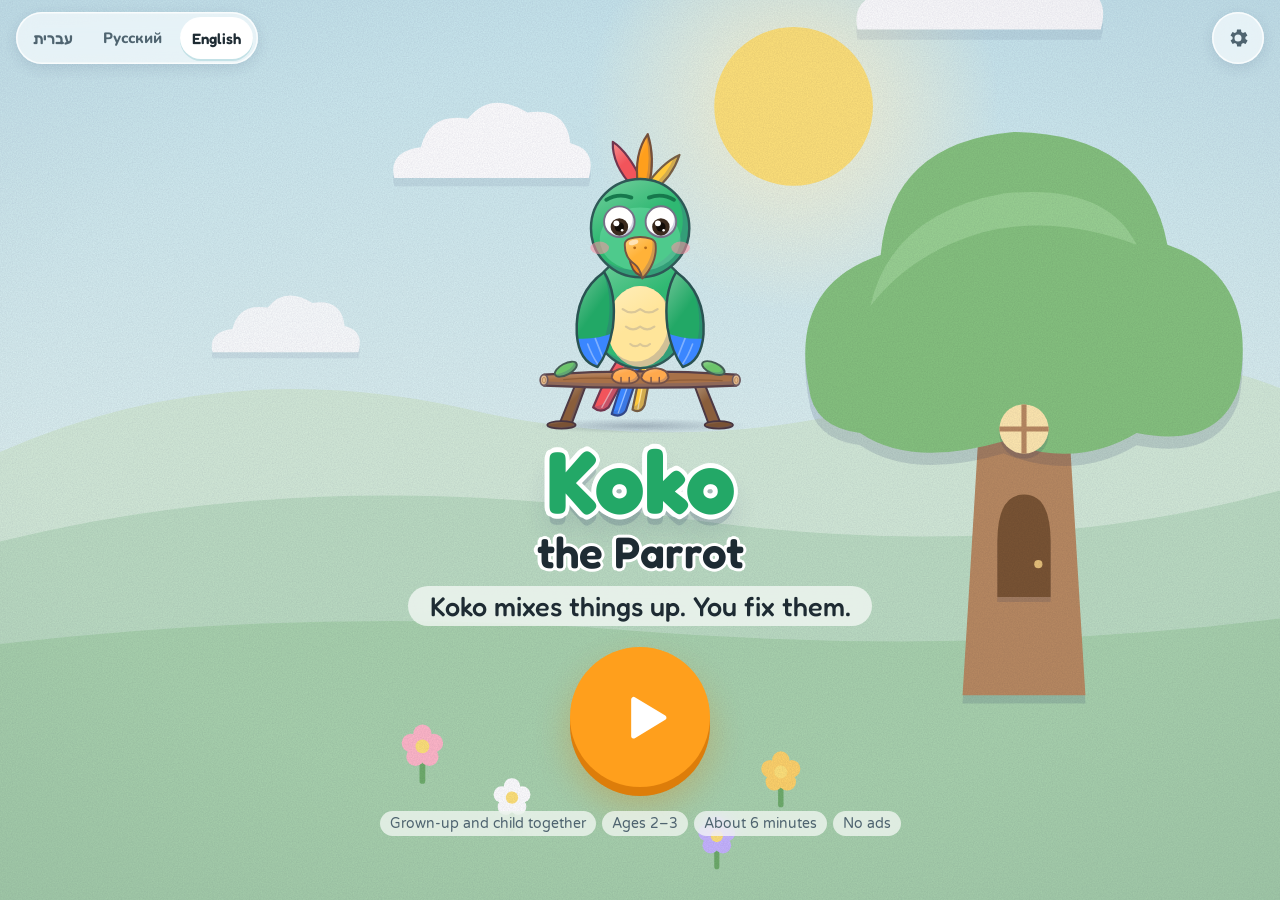
==== commit 202fadb0: "קוקו 3.0: מערכת איור חדשה, קוקו חי, וארבעה סבבים חדשים - מנוע איור (paint.js): הצללה רכה, אור אחיד, " ====
--- a/index.html
+++ b/index.html
@@ -8,7 +8,7 @@
 <title>קוקו התוכי</title>
 <!--PWA-START-->
 <meta name="description" content="קוקו מתבלבל, אתם מתקנים. משחק להורה וילד בגילאי 2–3, בעברית, ברוסית ובאנגלית. בלי פרסומות ובלי איסוף מידע.">
-<meta name="theme-color" content="#9EDCF2">
+<meta name="theme-color" content="#B9E1EE">
 <link rel="manifest" href="manifest.webmanifest">
 <link rel="icon" type="image/png" sizes="192x192" href="icons/icon-192.png">
 <link rel="apple-touch-icon" href="icons/apple-touch-icon.png">
@@ -39,8 +39,10 @@
 
 /* Layout: a picture-book stage. An illustrated world fills the screen; Koko stands centre stage; big picture cards wait at the bottom. */
 :root{
-  --ink:#17383F;
-  --ink-soft:#4C6A70;
+  --ink:#1E2B33;
+  --ink-soft:#4F6470;
+  --paper:#FFFDF7;
+  --frost:rgba(255,255,255,.66);
   --card:#FFFFFF;
   --edge:#C3E1E6;
   --leaf:#2DB36F;
@@ -75,6 +77,9 @@
 #world .layer{position:absolute;inset:0;transition:opacity .6s ease}
 #world .layer.in{opacity:0}
 #world svg{width:100%;height:100%;display:block}
+/* paper grain and a soft vignette over every world: the screen reads as one printed page */
+#world::after{content:"";position:absolute;inset:0;pointer-events:none;mix-blend-mode:multiply;opacity:.42;
+  background-image:url("data:image/svg+xml,%3Csvg xmlns='http://www.w3.org/2000/svg' width='260' height='260'%3E%3Cfilter id='n'%3E%3CfeTurbulence type='fractalNoise' baseFrequency='.8' numOctaves='3' stitchTiles='stitch'/%3E%3CfeColorMatrix values='0 0 0 0 .18 0 0 0 0 .16 0 0 0 0 .3 0 0 0 .42 0'/%3E%3C/filter%3E%3Crect width='260' height='260' filter='url(%23n)'/%3E%3C/svg%3E"),radial-gradient(ellipse 80% 70% at 50% 48%,transparent 60%,rgba(34,48,92,.14) 100%)}
 #world .cloud{animation:drift 40s ease-in-out infinite alternate}
 #world .cloud:nth-of-type(2n){animation-duration:55s}
 @keyframes drift{from{transform:translateX(calc(var(--dx) * -1))}to{transform:translateX(var(--dx))}}
@@ -93,72 +98,13 @@
 }
 .screen{position:relative;height:100%;width:100%}
 
-/* ---------- Koko ---------- */
-.koko-slot{aspect-ratio:360/430;max-width:100%}
-.koko-slot .koko{width:100%;height:100%;display:block;overflow:visible}
-.koko .bird{transform-box:view-box;transform-origin:150px 330px}
-.koko .head{transform-box:view-box;transform-origin:150px 190px;transition:transform .35s ease}
-.koko .wing-l{transform-box:view-box;transform-origin:88px 182px;transition:transform .3s ease}
-.koko .wing-r{transform-box:view-box;transform-origin:212px 182px;transition:transform .3s ease}
-.koko .eyes,.koko .beak-open,.koko .zzz{display:none}
-.koko[data-mood="idle"] .eyes-open,.koko[data-mood="happy"] .eyes-happy,.koko[data-mood="sleep"] .eyes-closed,
-.koko[data-mood="confused"] .eyes-confused,.koko[data-mood="wow"] .eyes-wow{display:inline}
-.koko.blink[data-mood="idle"] .eyes-open{display:none}
-.koko.blink[data-mood="idle"] .eyes-closed{display:inline}
-.koko[data-mood="confused"] .head{transform:rotate(-9deg)}
-.koko[data-mood="wow"] .head{transform:translateY(-6px)}
-.koko .qmarks{opacity:0;transition:opacity .3s}
-.koko[data-mood="confused"] .qmarks{opacity:1}
-.koko[data-mood="sleep"] .zzz{display:inline}
-.koko[data-mood="sleep"] .head{transform:rotate(7deg) translateY(6px)}
-.koko.talking .beak-open{display:inline;animation:talkA .3s step-end infinite}
-.koko.talking .beak-closed{animation:talkB .3s step-end infinite}
-.koko.talking .wing-r{animation:gesture 1.6s ease-in-out infinite}
-@keyframes gesture{0%,100%{transform:rotate(0)}50%{transform:rotate(-14deg)}}
-@keyframes talkA{0%{opacity:1}50%{opacity:0}100%{opacity:0}}
-@keyframes talkB{0%{opacity:0}50%{opacity:1}100%{opacity:1}}
-.koko[data-mood="happy"] .bird{animation:hop .55s ease}
-@keyframes hop{0%,100%{transform:translateY(0)}40%{transform:translateY(-22px)}}
-.bob .bird{animation:bob 3.2s ease-in-out infinite}
-@keyframes bob{0%,100%{transform:translateY(0)}50%{transform:translateY(-6px)}}
-.koko .zzz text{animation:zz 2.4s ease-in-out infinite}
-.koko .zzz text:nth-child(2){animation-delay:.4s}
-.koko .zzz text:nth-child(3){animation-delay:.8s}
-@keyframes zz{0%,100%{opacity:.25}50%{opacity:1}}
-/* acts */
-.koko[data-act="flyin"] .bird{animation:flyin 1.1s cubic-bezier(.2,.8,.3,1) both}
-.koko[data-act="flyin"] .wing-l{animation:flapL .18s ease-in-out 6 alternate}
-.koko[data-act="flyin"] .wing-r{animation:flapR .18s ease-in-out 6 alternate}
-@keyframes flyin{0%{transform:translate(-320px,-260px) rotate(-18deg) scale(.55);opacity:0}25%{opacity:1}100%{transform:none}}
-.koko[data-act="flap"] .wing-l{animation:flapL .32s ease-in-out infinite alternate}
-.koko[data-act="flap"] .wing-r{animation:flapR .32s ease-in-out infinite alternate}
-.koko[data-act="flap"] .bird{animation:bob .64s ease-in-out infinite}
-@keyframes flapL{from{transform:rotate(0)}to{transform:rotate(58deg)}}
-@keyframes flapR{from{transform:rotate(0)}to{transform:rotate(-58deg)}}
-.koko[data-act="jump"] .bird{animation:jump .62s cubic-bezier(.3,.7,.4,1) infinite}
-@keyframes jump{0%,100%{transform:translateY(0) scaleY(1)}12%{transform:translateY(6px) scaleY(.92)}50%{transform:translateY(-70px) scaleY(1.04)}88%{transform:translateY(0) scaleY(.95)}}
-.koko[data-act="spin"] .bird{animation:spin 1s ease-in-out infinite}
-@keyframes spin{0%,100%{transform:scaleX(1)}50%{transform:scaleX(-1)}}
-.koko[data-act="stomp"] .bird{animation:stomp .5s ease-in-out infinite alternate}
-@keyframes stomp{from{transform:rotate(-7deg) translateY(4px)}to{transform:rotate(7deg) translateY(-6px)}}
-.koko[data-act="tall"] .bird{animation:tall 1.4s ease-in-out infinite alternate}
-.koko[data-act="tall"] .wing-l{transform:rotate(120deg)}
-.koko[data-act="tall"] .wing-r{transform:rotate(-120deg)}
-@keyframes tall{from{transform:scale(1,1)}to{transform:translateY(-14px) scale(.96,1.14)}}
-.koko[data-act="small"] .bird{animation:small 1.4s ease-in-out infinite alternate}
-@keyframes small{from{transform:scale(1)}to{transform:translateY(30px) scale(.72)}}
-.koko[data-act="listen"] .head{transform:rotate(10deg)}
-.koko[data-act="listen"] .wing-l{transform:rotate(26deg)}
-
-/* things Koko wears or holds */
-.koko .w{transform-box:view-box;transform-origin:0 0;transition:transform .9s cubic-bezier(.45,1.4,.5,1),opacity .35s ease,color .9s ease}
-.koko .w.out{opacity:0}
-.koko .w.pop{animation:wpop .5s ease}
-@keyframes wpop{0%{opacity:0}100%{opacity:1}}
+/* ---------- Koko (the rig itself is in koko.css) ---------- */
+.koko-slot{aspect-ratio:480/560;max-width:100%}
+.koko-slot .koko{width:100%;height:100%}
 
 /* ---------- shared pieces ---------- */
 .corner{position:absolute;top:0;inset-inline-end:0;z-index:5}
-.hold{width:52px;height:52px;border-radius:50%;border:0;background:rgba(255,255,255,.78);display:grid;place-items:center;cursor:pointer;color:var(--ink-soft);box-shadow:0 3px 0 rgba(23,56,63,.12)}
+.hold{width:52px;height:52px;border-radius:50%;border:0;background:var(--frost);-webkit-backdrop-filter:blur(10px) saturate(1.3);backdrop-filter:blur(10px) saturate(1.3);display:grid;place-items:center;cursor:pointer;color:var(--ink-soft);box-shadow:inset 0 0 0 1.5px rgba(255,255,255,.75),0 4px 14px rgba(34,48,92,.12)}
 .hold:not(.corner){position:relative}
 .hold .ico{width:24px;height:24px}
 .hold .ring{position:absolute;inset:0;width:100%;height:100%;transform:rotate(-90deg)}
@@ -167,23 +113,26 @@
 .hold-hint{position:absolute;top:58px;inset-inline-end:0;font-size:12px;color:var(--on-world-soft);white-space:nowrap;opacity:0;transition:opacity .2s;z-index:5;pointer-events:none}
 .hold.holding + .hold-hint{opacity:1}
 .bubble{
-  position:relative;z-index:2;background:var(--card);border-radius:26px;padding:.4em 1em;max-width:min(94%,660px);min-height:1.9em;
-  font-family:var(--display);font-weight:600;font-size:clamp(20px,4.2vmin,34px);line-height:1.25;text-align:center;
-  box-shadow:0 5px 0 rgba(23,56,63,.14),0 14px 30px rgba(23,56,63,.12);text-wrap:balance
-}
-.bubble::after{content:"";position:absolute;bottom:-14px;left:50%;margin-left:-14px;border-width:16px 14px 0;border-style:solid;border-color:var(--card) transparent transparent}
+  position:relative;z-index:2;background:var(--paper);border-radius:28px;padding:.4em 1em;max-width:min(94%,660px);min-height:1.9em;
+  font-family:var(--display);font-weight:600;font-size:clamp(20px,4.2vmin,34px);line-height:1.25;text-align:center;color:var(--ink);
+  box-shadow:0 0 0 3px #fff,0 6px 0 3px rgba(34,48,92,.10),0 16px 32px rgba(34,48,92,.14);text-wrap:balance
+}
+.bubble::after{content:"";position:absolute;bottom:-17px;left:50%;margin-left:-14px;border-width:18px 14px 0;border-style:solid;border-color:var(--paper) transparent transparent;filter:drop-shadow(0 3px 0 #fff)}
 .bubble:empty{visibility:hidden}
 
 /* ---------- start ---------- */
 .start{display:flex;flex-direction:column;align-items:center;justify-content:center;gap:clamp(6px,1.4vh,16px);text-align:center;padding-top:56px}
-.langs{position:absolute;top:0;inset-inline-start:0;display:flex;gap:6px;z-index:5;background:rgba(255,255,255,.72);padding:5px;border-radius:999px;box-shadow:0 3px 0 rgba(23,56,63,.1)}
+.langs{position:absolute;top:0;inset-inline-start:0;display:flex;gap:6px;z-index:5;background:var(--frost);-webkit-backdrop-filter:blur(10px) saturate(1.3);backdrop-filter:blur(10px) saturate(1.3);padding:5px;border-radius:999px;box-shadow:inset 0 0 0 1.5px rgba(255,255,255,.75),0 4px 14px rgba(34,48,92,.12)}
 .langs button{border:0;background:transparent;border-radius:999px;padding:8px 12px;font-family:var(--display);font-weight:600;font-size:15px;cursor:pointer;color:var(--ink-soft);min-height:42px}
 .langs button[aria-pressed="true"]{background:var(--card);color:var(--ink);box-shadow:0 2px 0 var(--edge)}
 .start .koko-slot{height:min(36vh,64vw)}
 .title{margin:0;font-family:var(--display);font-weight:700;line-height:.95;font-size:clamp(46px,10.5vmin,88px);text-wrap:balance;color:var(--on-world)}
-.title .t1{color:var(--leaf-deep);text-shadow:0 4px 0 rgba(255,255,255,.7)}
-.title .t2{font-weight:600;font-size:.56em;display:block;margin-top:.14em}
-.tag{margin:0;font-family:var(--display);font-weight:500;font-size:clamp(18px,3.6vmin,27px);color:var(--on-world-soft)}
+/* die-cut sticker: white rim, soft lift */
+.title .t1{color:#23A867;--r:.055em;text-shadow:var(--r) 0 #fff,calc(var(--r) * -1) 0 #fff,0 var(--r) #fff,0 calc(var(--r) * -1) #fff,
+  calc(var(--r) * .72) calc(var(--r) * .72) #fff,calc(var(--r) * -.72) calc(var(--r) * -.72) #fff,calc(var(--r) * .72) calc(var(--r) * -.72) #fff,calc(var(--r) * -.72) calc(var(--r) * .72) #fff,
+  0 .13em 0 rgba(34,48,92,.16),0 .2em .3em rgba(34,48,92,.14)}
+.title .t2{font-weight:600;font-size:.5em;display:block;margin-top:.2em;color:var(--ink);--r:.07em;text-shadow:var(--r) 0 #fff,calc(var(--r) * -1) 0 #fff,0 var(--r) #fff,0 calc(var(--r) * -1) #fff,calc(var(--r) * .72) calc(var(--r) * .72) #fff,calc(var(--r) * -.72) calc(var(--r) * -.72) #fff,calc(var(--r) * .72) calc(var(--r) * -.72) #fff,calc(var(--r) * -.72) calc(var(--r) * .72) #fff}
+.tag{margin:0;font-family:var(--display);font-weight:500;font-size:clamp(18px,3.6vmin,27px);color:var(--ink);background:var(--frost);-webkit-backdrop-filter:blur(8px);backdrop-filter:blur(8px);padding:.15em .8em;border-radius:999px}
 .play{
   width:clamp(104px,19vmin,140px);aspect-ratio:1;border-radius:50%;border:0;cursor:pointer;background:var(--sun);display:grid;place-items:center;
   box-shadow:0 9px 0 var(--sun-deep),0 18px 34px rgba(221,125,10,.32);transition:transform .12s ease,box-shadow .12s ease;margin-top:clamp(2px,1vh,10px);
@@ -194,7 +143,7 @@
 .play svg{width:46%;height:46%}
 .play svg{margin-left:6%}
 .meta{margin:clamp(4px,1.2vh,12px) 0 0;display:flex;flex-wrap:wrap;justify-content:center;gap:6px}
-.meta span{white-space:nowrap;background:rgba(255,255,255,.75);padding:4px 10px;border-radius:999px;font-size:14px;color:var(--ink-soft)}
+.meta span{white-space:nowrap;background:var(--frost);-webkit-backdrop-filter:blur(8px);backdrop-filter:blur(8px);padding:4px 10px;border-radius:999px;font-size:14px;color:var(--ink-soft)}
 .voice-note{margin:0;font-size:14px;color:#A4540A;max-width:34em;background:rgba(255,255,255,.85);padding:6px 12px;border-radius:12px}
 .rest{display:grid;gap:12px;justify-items:center;background:rgba(255,255,255,.9);border-radius:24px;padding:16px 20px;max-width:420px;box-shadow:0 6px 0 rgba(23,56,63,.12)}
 .rest h2{margin:0;font-family:var(--display);font-weight:700;font-size:26px}
@@ -208,29 +157,45 @@
 .game{--optw:min(40vw,26vh,250px);display:grid;grid-template-rows:auto minmax(0,1fr) auto;gap:clamp(6px,1.2vh,14px)}
 .game[data-n="3"]{--optw:min(28vw,21vh,210px)}
 .topbar{display:flex;align-items:center;gap:10px;min-height:52px;padding-inline-end:60px}
-.progress{display:flex;gap:1px;min-width:0;background:rgba(255,255,255,.75);padding:6px 10px;border-radius:999px;box-shadow:0 3px 0 rgba(23,56,63,.1)}
-.feather{width:20px;height:20px;color:#fff;flex:none}
+.progress{display:flex;gap:1px;min-width:0;background:var(--frost);-webkit-backdrop-filter:blur(10px) saturate(1.3);backdrop-filter:blur(10px) saturate(1.3);padding:6px 10px;border-radius:999px;box-shadow:inset 0 0 0 1.5px rgba(255,255,255,.75),0 4px 14px rgba(34,48,92,.12)}
+.feather{width:20px;height:20px;color:rgba(255,255,255,.9);flex:none}
 .feather.done:nth-child(4n+1){color:var(--leaf)}
 .feather.done:nth-child(4n+2){color:var(--berry)}
 .feather.done:nth-child(4n+3){color:var(--gold)}
 .feather.done:nth-child(4n+4){color:var(--sky-blue)}
 .feather.done{animation:pop .45s ease}
-.chip{display:flex;align-items:center;gap:8px;margin-inline-start:auto;background:var(--card);border-radius:999px;padding:3px 14px 3px 6px;font-family:var(--display);font-weight:600;font-size:18px;box-shadow:0 3px 0 rgba(23,56,63,.12)}
-.chip svg{width:30px;height:30px}
+.chip{display:flex;align-items:center;gap:8px;margin-inline-start:auto;background:var(--frost);-webkit-backdrop-filter:blur(10px) saturate(1.3);backdrop-filter:blur(10px) saturate(1.3);border-radius:999px;padding:3px 14px 3px 6px;font-family:var(--display);font-weight:600;font-size:18px;box-shadow:inset 0 0 0 1.5px rgba(255,255,255,.75),0 4px 14px rgba(34,48,92,.12)}
+.chip svg{width:34px;height:34px}
 @media (max-width:399px){.chip span{display:none}.chip{padding:3px 6px}.feather{width:17px;height:17px}}
 .stage{display:flex;flex-direction:column;align-items:center;min-height:0;gap:clamp(4px,1vh,10px)}
 .scene{flex:1;min-height:0;width:100%;display:flex;align-items:flex-end;justify-content:center;gap:2vw}
 .scene .koko-slot{height:100%;max-height:48vh;max-width:64vw;flex:none}
-.scene.duo .koko-slot{max-width:54vw}
+.scene.duo .koko-slot{max-width:46vw}
 .companions{align-self:stretch;display:flex;flex-direction:column;justify-content:flex-end;align-items:center;gap:4px;width:min(34vw,24vh);flex:none;padding-bottom:4%}
 .companions:empty{display:none}
 .mate{position:relative;width:100%;aspect-ratio:1;max-height:100%;transition:width .5s ease}
-.companions.two .mate{width:84%}
-.mate svg.pic{width:100%;height:100%;filter:drop-shadow(0 6px 0 rgba(23,56,63,.12))}
+/* two companions stand side by side on the ground, the newcomer a little in front */
+.companions.two{flex-direction:row;align-items:flex-end;justify-content:center;width:min(44vw,32vh)}
+.companions.two .mate{width:60%;flex:none}
+.companions.two .mate + .mate{margin-inline-start:-14%}
+/* body round: no cards, Koko fills the stage so his parts are big targets */
+.game.touch .options{display:none}
+.game.touch .scene .koko-slot{max-height:66vh;max-width:94vw}
+.mate svg.pic{width:100%;height:100%;transform-origin:50% 92%}
 .mate.cue{background:var(--card);border-radius:50%;padding:14%;box-shadow:0 6px 0 rgba(23,56,63,.12)}
 .mate.enter{animation:enter .6s cubic-bezier(.3,1.4,.5,1)}
 @keyframes enter{0%{transform:scale(.3) translateY(40px);opacity:0}100%{transform:none;opacity:1}}
-.mate .snd{position:absolute;top:-6%;inset-inline-end:-18%;background:var(--card);border-radius:16px;padding:3px 10px;font-family:var(--display);font-weight:700;font-size:clamp(14px,2.6vmin,20px);white-space:nowrap;box-shadow:0 3px 0 rgba(23,56,63,.14);opacity:0;transform:scale(.6);transition:opacity .3s,transform .3s cubic-bezier(.3,1.5,.5,1)}
+.mate.drive{animation:drive 1.1s cubic-bezier(.2,.8,.3,1) both}
+@keyframes drive{from{transform:translateX(-70vw)}to{transform:none}}
+[dir="rtl"] .mate.drive{animation-name:drive-r}
+@keyframes drive-r{from{transform:translateX(70vw)}to{transform:none}}
+.mate.nope svg.pic{animation:nope .75s ease}
+@keyframes nope{0%,100%{rotate:0deg}20%{rotate:-8deg}40%{rotate:7deg}60%{rotate:-5deg}80%{rotate:3deg}}
+.mate.chomp svg.pic{animation:chomp .2s ease-in-out 4 alternate}
+@keyframes chomp{from{scale:1 1}to{scale:1.07 .9}}
+.mate.toot svg.pic{animation:toot .26s ease-in-out .2s 5 alternate}
+@keyframes toot{to{translate:0 -7px}}
+.mate .snd{position:absolute;top:-6%;inset-inline-end:-18%;background:var(--paper);border-radius:16px;padding:3px 10px;font-family:var(--display);font-weight:700;font-size:clamp(14px,2.6vmin,20px);white-space:nowrap;box-shadow:0 0 0 2.5px #fff,0 4px 10px rgba(34,48,92,.16);opacity:0;transform:scale(.6);transition:opacity .3s,transform .3s cubic-bezier(.3,1.5,.5,1)}
 .mate .snd.on{opacity:1;transform:none}
 
 .options{display:flex;justify-content:center;align-items:center;gap:clamp(10px,4vw,40px);min-height:calc(var(--optw) * 1.12 + 10px);padding-bottom:4px}
@@ -238,30 +203,30 @@
 .options.locked .opt{pointer-events:none}
 .options.waiting .opt{opacity:.72}
 .opt{
-  width:var(--optw);aspect-ratio:1/1.12;cursor:pointer;position:relative;background:var(--card);border:0;border-radius:30px;
-  box-shadow:0 8px 0 rgba(23,56,63,.16),0 16px 30px rgba(23,56,63,.12);
+  width:var(--optw);aspect-ratio:1/1.12;cursor:pointer;position:relative;background:var(--paper);border:0;border-radius:30px;color:var(--ink);
+  box-shadow:0 0 0 3px #fff,0 9px 0 3px rgba(34,48,92,.11),0 20px 34px rgba(34,48,92,.15);
   display:flex;flex-direction:column;align-items:center;justify-content:center;gap:3%;padding:8% 6% 7%;
   font-family:var(--display);font-weight:600;font-size:clamp(15px,3.1vmin,25px);line-height:1.05;text-align:center;
   transition:opacity .25s ease,transform .25s ease,box-shadow .2s ease;touch-action:manipulation;animation:deal .45s cubic-bezier(.3,1.4,.5,1) both
 }
 .opt:nth-child(2){animation-delay:.08s}.opt:nth-child(3){animation-delay:.16s}
 @keyframes deal{from{transform:translateY(40px) scale(.8);opacity:0}to{transform:none;opacity:1}}
-.opt .plate{width:84%;flex:1;min-height:0;border-radius:50%;background:var(--tint);display:grid;place-items:center;aspect-ratio:1}
-.opt .plate svg{width:82%;height:82%}
+.opt .plate{width:86%;flex:1;min-height:0;border-radius:50%;background:radial-gradient(circle at 50% 44%,#fff 0 30%,var(--tint) 72%);display:grid;place-items:center;aspect-ratio:1}
+.opt .plate svg{width:84%;height:84%}
 .opt span{max-width:100%}
-.opt.right{box-shadow:0 0 0 6px var(--leaf),0 8px 0 var(--leaf-deep),0 16px 30px rgba(23,56,63,.12);animation:pop .5s ease}
+.opt.right{box-shadow:0 0 0 6px var(--leaf),0 9px 0 6px var(--leaf-deep),0 20px 34px rgba(34,48,92,.15);animation:pop .5s ease}
 .opt.fade{opacity:.25;transform:scale(.9)}
 .opt.gone{opacity:0;transform:scale(.6);pointer-events:none}
 .opt.shake{animation:shake .45s ease}
 .opt.hint{animation:glow2 1.3s ease-in-out infinite}
 @keyframes pop{0%{transform:scale(.7)}60%{transform:scale(1.08)}100%{transform:scale(1)}}
 @keyframes shake{0%,100%{transform:translateX(0)}25%{transform:translateX(-9px)}50%{transform:translateX(8px)}75%{transform:translateX(-5px)}}
-@keyframes glow2{0%,100%{box-shadow:0 8px 0 rgba(23,56,63,.16),0 0 0 0 rgba(255,159,28,0)}50%{box-shadow:0 8px 0 rgba(23,56,63,.16),0 0 0 14px rgba(255,159,28,.5)}}
+@keyframes glow2{0%,100%{box-shadow:0 0 0 3px #fff,0 9px 0 3px rgba(34,48,92,.11),0 0 0 3px rgba(255,159,28,0)}50%{box-shadow:0 0 0 3px #fff,0 9px 0 3px rgba(34,48,92,.11),0 0 0 16px rgba(255,159,28,.5)}}
 
 /* bottom panels: talk time and movement */
-.panel{width:min(100%,560px);margin:0 auto;background:var(--card);border-radius:26px;padding:16px 18px;box-shadow:0 8px 0 rgba(23,56,63,.14),0 16px 30px rgba(23,56,63,.12);display:grid;gap:10px;animation:deal .45s cubic-bezier(.3,1.4,.5,1) both;align-self:end}
+.panel{width:min(100%,560px);margin:0 auto;background:var(--paper);border-radius:28px;padding:16px 18px;box-shadow:0 0 0 3px #fff,0 9px 0 3px rgba(34,48,92,.10),0 20px 34px rgba(34,48,92,.14);display:grid;gap:10px;animation:deal .45s cubic-bezier(.3,1.4,.5,1) both;align-self:end}
 .panel .ph{display:flex;align-items:center;gap:10px;font-family:var(--display);font-weight:700;font-size:20px}
-.panel .ph svg{width:36px;height:36px;flex:none}
+.panel .ph svg{width:44px;height:44px;flex:none}
 .panel p{margin:0;font-size:clamp(16px,2.6vmin,19px);line-height:1.5;-webkit-user-select:text;user-select:text}
 .panel .go{justify-self:center;border:0;cursor:pointer;background:var(--leaf);color:#fff;border-radius:999px;padding:12px 30px;font-family:var(--display);font-weight:600;font-size:19px;box-shadow:0 5px 0 var(--leaf-deep);min-height:52px}
 .panel .go:active{transform:translateY(4px);box-shadow:0 1px 0 var(--leaf-deep)}
@@ -269,8 +234,8 @@
 
 /* round badge and counting numbers */
 .badge{position:fixed;inset:0;z-index:6;display:grid;place-items:center;pointer-events:none}
-.badge .disc{width:min(52vmin,300px);aspect-ratio:1;border-radius:50%;background:var(--card);box-shadow:0 0 0 12px var(--tint),0 20px 50px rgba(23,56,63,.25);display:grid;place-items:center;align-content:center;gap:4%;animation:badge 1.8s cubic-bezier(.3,1.3,.5,1) both}
-.badge .disc svg{width:48%;height:48%}
+.badge .disc{width:min(52vmin,300px);aspect-ratio:1;border-radius:50%;background:radial-gradient(circle at 50% 40%,#fff 0 45%,var(--paper) 70%);box-shadow:0 0 0 6px #fff,0 0 0 18px var(--tint),0 24px 50px rgba(34,48,92,.25);display:grid;place-items:center;align-content:center;gap:4%;animation:badge 1.8s cubic-bezier(.3,1.3,.5,1) both}
+.badge .disc svg{width:54%;height:54%}
 .badge .disc b{font-family:var(--display);font-weight:700;font-size:clamp(22px,5vmin,34px)}
 @keyframes badge{0%{transform:scale(.2) rotate(-12deg);opacity:0}22%{transform:scale(1.06) rotate(2deg);opacity:1}32%{transform:scale(1) rotate(0)}80%{transform:scale(1);opacity:1}100%{transform:scale(.6) translateY(-30vh);opacity:0}}
 .count{position:fixed;inset:0;z-index:6;display:grid;place-items:center;pointer-events:none}
@@ -288,18 +253,21 @@
   .topbar{grid-column:1/-1}
   .options{align-self:center;min-height:0;flex-wrap:wrap}
   .game .panel{align-self:center}
+  .game.touch{grid-template-columns:minmax(0,1fr)}
+  .game.touch .scene .koko-slot{max-height:76vh}
   .scene .koko-slot{max-height:64vh}
-  .scene.duo .koko-slot{max-width:30vw}
-  .companions{width:min(15vw,26vh)}
+  .scene.duo .koko-slot{max-width:27vw}
+  .companions{width:min(19vw,30vh)}
+  .companions.two{width:min(24vw,40vh)}
   .start .koko-slot{height:min(34vh,40vw)}
 }
 
 /* ---------- end ---------- */
-.end{display:flex;flex-direction:column;align-items:center;gap:clamp(8px,1.6vh,16px);text-align:center;overflow-y:auto;overflow-x:hidden;padding-top:8px;padding-bottom:8px}
+.end{display:flex;flex-direction:column;align-items:center;gap:clamp(8px,1.6vh,16px);text-align:center;overflow-y:auto;overflow-x:hidden;padding-top:62px;padding-bottom:8px}
 #endBubble{margin-top:auto}
 .end .koko-slot{height:min(24vh,46vw);flex:none}
 .end h2{margin:0;font-family:var(--display);font-weight:700;font-size:clamp(28px,6vmin,46px);line-height:1.05;color:var(--on-world)}
-.mission{background:var(--card);border-radius:24px;padding:16px 20px 18px;max-width:560px;width:100%;text-align:start;box-shadow:0 6px 0 rgba(23,56,63,.2)}
+.mission{background:var(--paper);border-radius:26px;padding:16px 20px 18px;max-width:560px;width:100%;text-align:start;box-shadow:0 0 0 3px #fff,0 8px 0 3px rgba(10,16,40,.25),0 20px 40px rgba(10,16,40,.3)}
 .mission .label{font-size:13px;letter-spacing:.04em;font-weight:700;color:var(--sun-deep);margin:0}
 .mission h3{margin:.2em 0 .25em;font-family:var(--display);font-weight:600;font-size:clamp(21px,3.4vmin,26px)}
 .mission p{margin:0;font-size:clamp(16px,2.5vmin,19px);line-height:1.55;-webkit-user-select:text;user-select:text}
@@ -308,7 +276,7 @@
 .words h4{margin:0 0 8px;font-size:14px;letter-spacing:.04em;color:var(--on-world-soft);font-weight:700}
 .words .list{display:flex;flex-wrap:wrap;gap:6px;justify-content:center}
 .wchip{display:inline-flex;align-items:center;gap:6px;background:rgba(255,255,255,.92);border-radius:999px;padding:3px 12px 3px 4px;font-family:var(--display);font-weight:600;font-size:16px}
-.wchip svg{width:30px;height:30px}
+.wchip svg{width:34px;height:34px}
 .played{margin:0;font-size:14px;color:var(--on-world-soft)}
 #againBtn{margin-bottom:auto;flex:none}
 @media (max-height:700px){.mission .why{display:none}.end .koko-slot{height:min(17vh,40vw)}.mission{padding:12px 16px 14px}}
@@ -345,7 +313,7 @@
 .stats{display:grid;grid-template-columns:1fr 1fr;gap:10px}
 .stat{background:var(--card);border-radius:14px;padding:10px 14px;border:2px solid #F0E6CF}
 .stat small{display:block;color:var(--ink-soft);font-size:13px}
-.stat b{font-family:var(--display);font-weight:600;font-size:22px;font-variant-numeric:tabular-nums}
+.stat b{font-family:var(--display);font-weight:600;font-size:22px;font-variant-numeric:tabular-nums;margin-inline-end:8px}
 .stat span{font-size:14px;color:var(--ink-soft)}
 .wgroup{margin-top:14px}
 .wgroup h4{margin:0 0 6px;font-size:14px;letter-spacing:.04em;color:var(--sun-deep)}
@@ -372,6 +340,128 @@
   .opt.hint{box-shadow:0 8px 0 rgba(23,56,63,.16),0 0 0 8px rgba(255,159,28,.55)}
 }
 
+/* ---------- Koko's rig ---------- */
+.koko{display:block;overflow:visible}
+.koko .act,.koko .breath,.koko .head,.koko .hb,.koko .crest,.koko .tail,.koko .wing,.koko .jaw,.koko .brow,.koko .pup,.koko .lid,.koko .feet,.koko .w{transform-box:view-box}
+.koko .act{transform-origin:200px 460px}
+.koko .breath{transform-origin:200px 460px;animation:k-breathe 3.6s ease-in-out infinite}
+@keyframes k-breathe{0%,100%{scale:1 1}50%{scale:1.008 1.018}}
+.koko .head{transform-origin:200px 262px;transition:transform .5s cubic-bezier(.3,1.25,.5,1)}
+.koko .hb{transform-origin:200px 262px;transition:transform .45s cubic-bezier(.3,1.3,.5,1)}
+.koko .crest{transform-origin:206px 104px;animation:k-crest 3.2s ease-in-out infinite;transition:transform .4s ease}
+@keyframes k-crest{0%,100%{rotate:-2deg}50%{rotate:3deg}}
+.koko .tail{transform-origin:200px 402px;animation:k-tail 4.4s ease-in-out infinite}
+@keyframes k-tail{0%,100%{rotate:0deg}50%{rotate:3.5deg}}
+.koko .wing-l{transform-origin:134px 262px;transition:transform .55s cubic-bezier(.3,1.3,.5,1)}
+.koko .wing-r{transform-origin:266px 262px;transition:transform .55s cubic-bezier(.3,1.3,.5,1)}
+.koko .feet{transform-origin:200px 452px}
+.koko .pup{transition:transform .3s ease,scale .3s ease}
+.koko .eye-l .pup{transform-origin:162px 168px}.koko .eye-r .pup{transform-origin:238px 168px}
+.koko .lid{transform:scaleY(0);transition:transform .13s ease}
+.koko .lid-l{transform-origin:162px 137px}.koko .lid-r{transform-origin:238px 137px}
+.koko.blink .eye .lid,.koko[data-mood="sleep"] .lid{transform:scaleY(1)}
+.koko[data-mood="sad"] .lid{transform:scaleY(.42)}
+.koko[data-mood="sleepy"] .lid{transform:scaleY(.62)}
+.koko[data-mood="confused"] .lid-l{transform:scaleY(.34)}
+.koko .e-happy,.koko .e-shut,.koko .tear,.koko .zzz{display:none}
+.koko[data-mood="happy"] .e-open{display:none}.koko[data-mood="happy"] .e-happy{display:inline}
+.koko[data-mood="sleep"] .e-open{display:none}.koko[data-mood="sleep"] .e-shut{display:inline}
+.koko[data-mood="sad"] .tear{display:inline}
+.koko[data-mood="sleep"] .zzz,.koko[data-mood="sleepy"] .zzz{display:inline}
+.koko .brow{transition:transform .35s ease}
+.koko .brow-l{transform-origin:161px 122px}.koko .brow-r{transform-origin:239px 122px}
+.koko[data-mood="happy"] .brow{transform:translateY(-7px)}
+.koko[data-mood="wow"] .brow{transform:translateY(-14px)}
+.koko[data-mood="sad"] .brow-l{transform:translateY(6px) rotate(-16deg)}
+.koko[data-mood="sad"] .brow-r{transform:translateY(6px) rotate(16deg)}
+.koko[data-mood="confused"] .brow-l{transform:translateY(-14px) rotate(-8deg)}
+.koko[data-mood="confused"] .brow-r{transform:translateY(5px) rotate(-6deg)}
+.koko[data-mood="confused"] .hb{transform:rotate(-9deg)}
+.koko[data-mood="wow"] .hb{transform:translateY(-8px)}
+.koko[data-mood="sad"] .hb{transform:rotate(5deg) translateY(6px)}
+.koko[data-mood="sleep"] .hb{transform:rotate(7deg) translateY(8px)}
+.koko[data-mood="sleepy"] .hb{transform:rotate(5deg) translateY(4px)}
+.koko[data-mood="sleepy"] .brow{transform:translateY(5px)}
+.koko[data-mood="wow"] .crest{transform:scale(1.1) translateY(-6px)}
+.koko[data-mood="sad"] .crest,.koko[data-mood="sleep"] .crest,.koko[data-mood="sleepy"] .crest{transform:rotate(16deg) translateY(8px)}
+.koko[data-mood="wow"] .pup{scale:.68}
+.koko[data-mood="sad"] .pup{translate:0 6px}
+.koko .qmarks{opacity:0;transition:opacity .3s}
+.koko[data-mood="confused"] .qmarks{opacity:1}
+.koko .zzz text{animation:k-zz 2.4s ease-in-out infinite}
+.koko .zzz text:nth-child(2){animation-delay:.4s}.koko .zzz text:nth-child(3){animation-delay:.8s}
+@keyframes k-zz{0%,100%{opacity:.25}50%{opacity:1}}
+/* talking */
+.koko.talking .jaw{animation:k-jaw .72s linear infinite}
+@keyframes k-jaw{0%{translate:0 0}12%{translate:0 10px}28%{translate:0 3px}44%{translate:0 12px}60%{translate:0 2px}78%{translate:0 9px}100%{translate:0 0}}
+.koko.talking .hb{animation:k-bob .9s ease-in-out infinite}
+@keyframes k-bob{0%,100%{translate:0 0}50%{translate:0 -4px}}
+/* acts */
+.koko[data-mood="happy"] .act{animation:k-hop .62s cubic-bezier(.3,.7,.4,1)}
+@keyframes k-hop{0%,100%{transform:none}20%{transform:translateY(6px) scale(1.04,.94)}50%{transform:translateY(-34px) scale(.97,1.05)}80%{transform:translateY(3px) scale(1.03,.97)}}
+.koko[data-act="flyin"] .act{animation:k-flyin 1.15s cubic-bezier(.2,.8,.3,1) both}
+.koko[data-act="flyin"] .wing-l,.koko[data-act="flap"] .wing-l{animation:k-flapL .2s ease-in-out infinite alternate}
+.koko[data-act="flyin"] .wing-r,.koko[data-act="flap"] .wing-r{animation:k-flapR .2s ease-in-out infinite alternate}
+@keyframes k-flyin{0%{transform:translate(-380px,-320px) rotate(-16deg) scale(.5);opacity:0}25%{opacity:1}100%{transform:none}}
+@keyframes k-flapL{from{transform:rotate(0)}to{transform:rotate(62deg)}}
+@keyframes k-flapR{from{transform:rotate(0)}to{transform:rotate(-62deg)}}
+.koko[data-act="flap"] .act{animation:k-bobup .4s ease-in-out infinite alternate}
+@keyframes k-bobup{from{transform:none}to{transform:translateY(-14px)}}
+.koko[data-act="jump"] .act{animation:k-jump .66s cubic-bezier(.3,.7,.4,1) infinite}
+@keyframes k-jump{0%,100%{transform:none}14%{transform:translateY(8px) scale(1.06,.9)}50%{transform:translateY(-80px) scale(.96,1.06)}86%{transform:translateY(0) scale(1.04,.95)}}
+.koko[data-act="spin"] .act{animation:k-spin 1.1s ease-in-out infinite}
+@keyframes k-spin{0%,100%{transform:scaleX(1)}50%{transform:scaleX(-1)}}
+.koko[data-act="stomp"] .act{animation:k-stomp .52s ease-in-out infinite alternate}
+@keyframes k-stomp{from{transform:rotate(-6deg) translateY(4px)}to{transform:rotate(6deg) translateY(-8px)}}
+.koko[data-act="tall"] .act{animation:k-tall 1.4s ease-in-out infinite alternate}
+.koko[data-act="tall"] .wing-l{transform:rotate(128deg)}.koko[data-act="tall"] .wing-r{transform:rotate(-128deg)}
+@keyframes k-tall{from{transform:none}to{transform:translateY(-16px) scale(.96,1.14)}}
+.koko[data-act="small"] .act{animation:k-small 1.4s ease-in-out infinite alternate}
+@keyframes k-small{from{transform:none}to{transform:translateY(30px) scale(.74)}}
+.koko[data-act="listen"] .hb{transform:rotate(11deg)}
+.koko[data-act="listen"] .wing-l{transform:rotate(34deg)}
+.koko[data-act="hop"] .act{animation:k-hop .62s cubic-bezier(.3,.7,.4,1)}
+.koko[data-act="hug"] .wing-l{transform:rotate(-38deg)}
+.koko[data-act="hug"] .wing-r{transform:rotate(38deg)}
+.koko[data-act="hug"] .act{animation:k-squeeze 1.3s ease-in-out}
+@keyframes k-squeeze{0%,100%{transform:none}40%,70%{transform:scale(.96,1.03)}}
+.koko[data-act="yawn"] .jaw{animation:k-yawn 1.8s ease-in-out}
+.koko[data-act="yawn"] .hb{animation:k-yawnh 1.8s ease-in-out}
+@keyframes k-yawn{0%,100%{translate:0 0}30%,70%{translate:0 20px}}
+@keyframes k-yawnh{0%,100%{translate:0 0}30%,70%{translate:0 -6px}}
+.koko[data-act="yawn"] .wing-l{transform:rotate(48deg)}.koko[data-act="yawn"] .wing-r{transform:rotate(-48deg)}
+/* the body round: the part Koko is talking about moves */
+.koko.wig-feet .feet{animation:k-stompf .26s ease-in-out 4 alternate}
+@keyframes k-stompf{from{transform:none}to{transform:translateY(-14px)}}
+.koko.wig-eyes .lid{animation:k-blink2 .5s ease-in-out 2}
+@keyframes k-blink2{0%,100%{transform:scaleY(0)}45%,55%{transform:scaleY(1)}}
+.koko.wig-tail .tail{animation:k-wag .3s ease-in-out 4 alternate}
+@keyframes k-wag{from{rotate:-7deg}to{rotate:9deg}}
+.koko.wig-wings .wing-l{animation:k-flapL .22s ease-in-out 4 alternate}
+.koko.wig-wings .wing-r{animation:k-flapR .22s ease-in-out 4 alternate}
+.koko.wig-head .hb{animation:k-nod .34s ease-in-out 4 alternate}
+@keyframes k-nod{from{translate:0 0}to{translate:0 10px}}
+/* tap targets on Koko (body round) */
+.koko .zones{display:none}
+.koko.zoning .zones{display:inline}
+.koko .zone{fill:transparent;stroke:none;pointer-events:none}
+.koko .zone.on{pointer-events:all;cursor:pointer;fill:rgba(255,255,255,.14);stroke:#fff;stroke-width:6;stroke-dasharray:16 12;stroke-linecap:round;stroke-opacity:.95;filter:drop-shadow(0 0 3px rgba(34,48,92,.45));animation:k-ring 2s ease-in-out infinite}
+.koko .zone.show{stroke:#FFC93C;stroke-width:6;stroke-dasharray:none;stroke-opacity:1;animation:none}
+.koko .zone.hint{stroke:#FF9F1C;stroke-width:9;stroke-dasharray:none;animation:k-ring .9s ease-in-out infinite}
+.koko .zone.right{stroke:#2DB36F;stroke-width:8;stroke-dasharray:none;stroke-opacity:1;animation:none}
+.koko .zone.gone{display:none}
+.koko.locked .zone{pointer-events:none}
+@keyframes k-ring{0%,100%{stroke-opacity:.95}50%{stroke-opacity:.3}}
+/* worn and held things */
+.koko .w{transform-origin:0 0;transition:transform .9s cubic-bezier(.45,1.35,.5,1),opacity .35s ease}
+.koko .w.out{opacity:0}
+.koko .w.pop{animation:k-wpop .45s ease}
+@keyframes k-wpop{from{opacity:0}to{opacity:1}}
+.koko .w.away{transition:transform 2.6s cubic-bezier(.4,0,.6,1),opacity 2.6s ease}
+.koko .w.drop{transition:transform .55s cubic-bezier(.55,0,1,.45)}
+.koko .w.use{animation:k-use .26s ease-in-out 5 alternate}
+@keyframes k-use{from{translate:0 0}to{translate:7px -6px}}
+
 </style>
 </head>
 <body>
@@ -385,7 +475,7 @@
       <svg class="ico" viewBox="0 0 24 24" aria-hidden="true"><use href="#s-gear"/></svg>
     </button>
     <span class="hold-hint" data-t="holding"></span>
-    <div class="koko-slot bob" id="kokoStartSlot"></div>
+    <div class="koko-slot" id="kokoStartSlot"></div>
     <h1 class="title"><span class="t1" data-t="t1"></span> <span class="t2" data-t="t2"></span></h1>
     <p class="tag" data-t="tag"></p>
     <button class="play" id="playBtn" type="button" data-ta="play">
@@ -506,6 +596,7 @@
           <div class="field"><label for="lenSel" data-t="lengthLabel"></label><select id="lenSel"></select></div>
           <div class="field"><label for="levelSel" data-t="levelLabel"></label><select id="levelSel"></select></div>
           <div class="field"><label for="limitSel" data-t="limitLabel"></label><select id="limitSel"></select></div>
+          <div class="field"><label for="sfxSel" data-t="sfxLabel"></label><select id="sfxSel"></select></div>
         </section>
       </div>
     </div>
@@ -527,30 +618,26 @@
 /* ---------- picture vocabulary ---------- */
 const SYM = {
   dog: 's-dog', cow: 's-cow', cat: 's-cat', duck: 's-duck', sheep: 's-sheep', frog: 's-frog', rooster: 's-rooster',
+  rabbit: 's-rabbit', monkey: 's-monkey', mouse: 's-mouse',
+  car: 's-car', train: 's-train', boat: 's-boat', bike: 's-bike',
   foot: 's-foot', head: 's-head', hand: 's-hand', eyes: 's-eyes',
   sock: 's-sock', hat: 's-hat', shoe: 's-shoe', mitten: 's-mitten', glasses: 's-glasses',
   toothbrush: 's-toothbrush', hairbrush: 's-hairbrush', cup: 's-cup', spoon: 's-spoon', fork: 's-fork',
   bed: 's-bed', bath: 's-bath', soap: 's-soap', banana: 's-banana', bowl: 's-bowl',
-  strawberry: 's-strawberry', leaf: 's-leaf', carrot: 's-carrot', milk: 's-milk'
+  strawberry: 's-strawberry', leaf: 's-leaf', carrot: 's-carrot', milk: 's-milk',
+  bone: 's-bone', cheese: 's-cheese', fish: 's-fish',
+  balloon: 's-balloon', icecream: 's-icecream', splat: 's-splat',
+  happy: 's-face-happy', sad: 's-face-sad', sleepy: 's-face-sleepy'
 };
-const COLORS = { yellow: '#FFD43B', blue: '#3A86FF', red: '#F2545B', purple: '#9B5DE5', green: '#2DB36F', pink: '#FF8FC7', orange: '#FF9F1C', white: '#FFFFFF' };
-
-/* Where things sit on Koko (Koko's own drawing units). x,y = centre, s = size, r = degrees, back = behind Koko. */
-const PLACE = {
-  sock:   { head: { x: 150, y: 6, s: 100, r: -14 }, foot: { x: 180, y: 306, s: 66, r: 0 } },
-  hat:    { foot: { x: 182, y: 300, s: 86, r: 8 }, head: { x: 150, y: 12, s: 120, r: -4 } },
-  shoe:   { hand: { x: 252, y: 262, s: 86, r: -28 }, foot: { x: 180, y: 322, s: 72, r: 0 } },
-  mitten: { foot: { x: 182, y: 310, s: 68, r: 0 }, hand: { x: 252, y: 270, s: 78, r: -24 } },
-  glasses:{ foot: { x: 180, y: 318, s: 84, r: 0 }, eyes: { x: 150, y: 106, s: 140, r: 0 } },
-  mouth:  { x: 196, y: 168, s: 100, r: 0 },
-  wing:   { x: 248, y: 214, s: 96, r: -14 },
-  feet:   { x: 150, y: 300, s: 230, r: 0 },
-  bowl:   { x: 40, y: 300, s: 104, r: 0 }
-};
-
-/* ---------- categories and items (language-independent) ---------- */
+/* Koko's own body parts (the touch round) */
+const PART_SYM = { feet: 's-claw', eyes: 's-koko-eyes', tail: 's-tail', wings: 's-wing', head: 's-face-happy' };
+const PARTS = ['feet', 'eyes', 'tail', 'wings', 'head'];
+
+/* ---------- categories and items (language-independent) ----------
+   kind: sound = who makes this sound, wear = where does it go, use = what do we use, color = what colour,
+         feed = what does it eat, feel = how does Koko feel, touch = tap the part on Koko himself */
 const CATS = [
-  { id: 'animals', icon: 's-cow', world: 'farm', tint: '#FFE6B3', items: [
+  { id: 'animals', kind: 'sound', icon: 's-cow', world: 'farm', tint: '#FFE6B3', items: [
     { id: 'a1', show: 'dog', target: 'cow', alt: 'duck' },
     { id: 'a2', show: 'cat', target: 'duck', alt: 'sheep' },
     { id: 'a3', show: 'sheep', target: 'cat', alt: 'frog' },
@@ -559,74 +646,117 @@
     { id: 'a6', show: 'duck', target: 'frog', alt: 'cat' },
     { id: 'a7', show: 'cow', target: 'rooster', alt: 'duck' }
   ]},
-  { id: 'clothes', icon: 's-sock', world: 'bedroom', tint: '#FFD9E4', items: [
+  { id: 'clothes', kind: 'wear', icon: 's-sock', world: 'bedroom', tint: '#FFDDE6', items: [
     { id: 'c1', thing: 'sock', wrong: 'head', right: 'foot', alt: 'hand' },
     { id: 'c2', thing: 'hat', wrong: 'foot', right: 'head', alt: 'hand' },
     { id: 'c3', thing: 'shoe', wrong: 'hand', right: 'foot', alt: 'head' },
     { id: 'c4', thing: 'mitten', wrong: 'foot', right: 'hand', alt: 'head' },
     { id: 'c5', thing: 'glasses', wrong: 'foot', right: 'eyes', alt: 'hand' }
   ]},
-  { id: 'home', icon: 's-cup', world: 'kitchen', tint: '#D6F2FF', items: [
+  { id: 'home', kind: 'use', icon: 's-cup', world: 'kitchen', tint: '#D9F1E6', items: [
     { id: 'h1', wrong: 'hairbrush', right: 'toothbrush', alt: 'spoon', at: 'mouth' },
     { id: 'h2', wrong: 'shoe', right: 'cup', alt: 'soap', at: 'mouth' },
     { id: 'h3', wrong: 'fork', right: 'spoon', alt: 'toothbrush', at: 'wing', prop: 'bowl' },
     { id: 'h4', wrong: 'bath', right: 'bed', alt: 'cup', at: 'feet' },
     { id: 'h5', wrong: 'banana', right: 'soap', alt: 'fork', at: 'wing' }
   ]},
-  { id: 'colors', icon: 's-banana', world: 'garden', tint: '#E4F7D9', items: [
+  { id: 'colors', kind: 'color', icon: 's-banana', world: 'garden', tint: '#E6F6DA', items: [
     { id: 'k1', thing: 'banana', wrong: 'blue', right: 'yellow', alt: 'red' },
     { id: 'k2', thing: 'strawberry', wrong: 'purple', right: 'red', alt: 'yellow' },
     { id: 'k3', thing: 'leaf', wrong: 'pink', right: 'green', alt: 'blue' },
     { id: 'k4', thing: 'carrot', wrong: 'blue', right: 'orange', alt: 'green' },
     { id: 'k5', thing: 'milk', wrong: 'green', right: 'white', alt: 'pink' }
+  ]},
+  { id: 'food', kind: 'feed', icon: 's-bone', world: 'park', tint: '#FFF0C9', items: [
+    { id: 'f1', animal: 'dog', wrong: 'carrot', right: 'bone', alt: 'cheese' },
+    { id: 'f2', animal: 'rabbit', wrong: 'bone', right: 'carrot', alt: 'fish' },
+    { id: 'f3', animal: 'monkey', wrong: 'fish', right: 'banana', alt: 'bone' },
+    { id: 'f4', animal: 'mouse', wrong: 'banana', right: 'cheese', alt: 'carrot' },
+    { id: 'f5', animal: 'cat', wrong: 'cheese', right: 'fish', alt: 'banana' }
+  ]},
+  { id: 'vehicles', kind: 'sound', icon: 's-car', world: 'town', tint: '#DCEBFF', items: [
+    { id: 'v1', show: 'train', target: 'car', alt: 'boat' },
+    { id: 'v2', show: 'car', target: 'train', alt: 'bike' },
+    { id: 'v3', show: 'boat', target: 'bike', alt: 'car' },
+    { id: 'v4', show: 'bike', target: 'boat', alt: 'train' }
+  ]},
+  { id: 'feelings', kind: 'feel', icon: 's-face-happy', world: 'playground', tint: '#FFE3D6', items: [
+    { id: 'e1', right: 'happy', wrong: 'sleepy', alt: 'sad', prop: 'balloon' },
+    { id: 'e2', right: 'sad', wrong: 'happy', alt: 'sleepy', prop: 'balloon', event: 'away' },
+    { id: 'e3', right: 'happy', wrong: 'sad', alt: 'sleepy', prop: 'icecream' },
+    { id: 'e4', right: 'sad', wrong: 'happy', alt: 'sleepy', prop: 'icecream', event: 'fall' },
+    { id: 'e5', right: 'sleepy', wrong: 'happy', alt: 'sad' }
+  ]},
+  /* Koko says one part's name while wiggling another; the child taps the right part on Koko.
+     Head and eyes overlap on screen, so they are never both in play. */
+  { id: 'body', kind: 'touch', icon: 's-tail', world: 'treetop', tint: '#DDF3F7', items: [
+    { id: 'b1', right: 'feet', wrong: 'eyes', alt: 'tail' },
+    { id: 'b2', right: 'eyes', wrong: 'tail', alt: 'wings' },
+    { id: 'b3', right: 'tail', wrong: 'head', alt: 'feet' },
+    { id: 'b4', right: 'wings', wrong: 'feet', alt: 'head' },
+    { id: 'b5', right: 'head', wrong: 'wings', alt: 'tail' }
   ]}
 ];
 const MOVES = ['flap', 'jump', 'spin', 'stomp', 'tall', 'small'];
 
 /* ---------- words ---------- */
-const ANIMAL = {
+/* Things that make a sound: [with article, card label, sound, verb if not the default] */
+const SOUND = {
   he: { dog: ['הכלב', 'כלב', 'הַב הַב'], cow: ['הפרה', 'פרה', 'מוּ'], cat: ['החתול', 'חתול', 'מְיָאוּ'], duck: ['הברווז', 'ברווז', 'גַּע גַּע'],
-        sheep: ['הכבשה', 'כבשה', 'מֶה'], frog: ['הצפרדע', 'צפרדע', 'קְוַוה קְוַוה'], rooster: ['התרנגול', 'תרנגול', 'קוּקוּרִיקוּ'] },
+        sheep: ['הכבשה', 'כבשה', 'מֶה'], frog: ['הצפרדע', 'צפרדע', 'קְוַוה קְוַוה'], rooster: ['התרנגול', 'תרנגול', 'קוּקוּרִיקוּ'],
+        car: ['המכונית', 'מכונית', 'בִּיפּ בִּיפּ'], train: ['הרכבת', 'רכבת', 'צ׳וּ צ׳וּ'], boat: ['הסירה', 'סירה', 'טוּ טוּ'], bike: ['האופניים', 'אופניים', 'דִּינְג דִּינְג', 'עושים'] },
   ru: { dog: ['собачка', 'Собачка', 'гав-гав'], cow: ['коровка', 'Коровка', 'му-у'], cat: ['котик', 'Котик', 'мяу'], duck: ['уточка', 'Уточка', 'кря-кря'],
-        sheep: ['овечка', 'Овечка', 'бе-е'], frog: ['лягушка', 'Лягушка', 'ква-ква'], rooster: ['петушок', 'Петушок', 'кукареку'] },
+        sheep: ['овечка', 'Овечка', 'бе-е'], frog: ['лягушка', 'Лягушка', 'ква-ква'], rooster: ['петушок', 'Петушок', 'кукареку'],
+        car: ['машинка', 'Машинка', 'би-би'], train: ['паровозик', 'Паровозик', 'чух-чух'], boat: ['кораблик', 'Кораблик', 'ту-ту'], bike: ['велосипед', 'Велосипед', 'дзинь-дзинь'] },
   en: { dog: ['the dog', 'Dog', 'woof woof'], cow: ['the cow', 'Cow', 'moo'], cat: ['the cat', 'Cat', 'meow'], duck: ['the duck', 'Duck', 'quack quack'],
-        sheep: ['the sheep', 'Sheep', 'baa'], frog: ['the frog', 'Frog', 'ribbit'], rooster: ['the rooster', 'Rooster', 'cock-a-doodle-doo'] }
+        sheep: ['the sheep', 'Sheep', 'baa'], frog: ['the frog', 'Frog', 'ribbit'], rooster: ['the rooster', 'Rooster', 'cock-a-doodle-doo'],
+        car: ['the car', 'Car', 'beep beep', 'goes'], train: ['the train', 'Train', 'choo choo', 'goes'], boat: ['the boat', 'Boat', 'toot toot', 'goes'], bike: ['the bike', 'Bike', 'ding ding', 'goes'] }
 };
 const cap = s => s.charAt(0).toUpperCase() + s.slice(1);
-const ANIMAL_LINES = {
+const SOUND_LINES = {
   he: {
-    say: (w) => `${w[0]} עושה... ${ANIMAL.he[w.t][2]}!`,
+    say: (w, t) => `${w[0]} ${w[3] || 'עושה'}... ${t[2]}!`,
     ask: (t) => `מי עושה ${t[2]}?`,
-    yes: (t, w) => `נכון! ${t[0]} עושה ${t[2]}! ו${w[0]} עושה ${w[2]}!`
+    yes: (t, w) => `נכון! ${t[0]} ${t[3] || 'עושה'} ${t[2]}! ו${w[0]} ${w[3] || 'עושה'} ${w[2]}!`
   },
   ru: {
-    say: (w) => `${cap(w[0])} говорит... «${ANIMAL.ru[w.t][2]}»!`,
+    say: (w, t) => `${cap(w[0])} ${w[3] || 'говорит'}... «${t[2]}»!`,
     ask: (t) => `Кто говорит «${t[2]}»?`,
-    yes: (t, w) => `Правильно! ${cap(t[0])} говорит «${t[2]}»! А ${w[0]} — «${w[2]}»!`
+    yes: (t, w) => `Правильно! ${cap(t[0])} ${t[3] || 'говорит'} «${t[2]}»! А ${w[0]} — «${w[2]}»!`
   },
   en: {
-    say: (w) => `${cap(w[0])} says... ${ANIMAL.en[w.t][2]}!`,
-    ask: (t) => `Who says ${t[2]}?`,
-    yes: (t, w) => `Yes! ${cap(t[0])} says ${t[2]}! And ${w[0]} says ${w[2]}!`
+    say: (w, t) => `${cap(w[0])} ${w[3] || 'says'}... ${t[2]}!`,
+    ask: (t) => (t[3] ? `What ${t[3]} ${t[2]}?` : `Who says ${t[2]}?`),
+    yes: (t, w) => `Yes! ${cap(t[0])} ${t[3] || 'says'} ${t[2]}! And ${w[0]} ${w[3] || 'says'} ${w[2]}!`
   }
 };
 
 const LABEL = {
   he: { foot: 'רגל', head: 'ראש', hand: 'יד', eyes: 'עיניים', sock: 'גרב', hat: 'כובע', shoe: 'נעל', mitten: 'כפפה', glasses: 'משקפיים',
         toothbrush: 'מברשת שיניים', hairbrush: 'מברשת שיער', cup: 'כוס', spoon: 'כף', fork: 'מזלג', bed: 'מיטה', bath: 'אמבטיה', soap: 'סבון', banana: 'בננה',
-        strawberry: 'תות', leaf: 'עלה', carrot: 'גזר', milk: 'חלב',
-        yellow: 'צהוב', blue: 'כחול', red: 'אדום', purple: 'סגול', green: 'ירוק', pink: 'ורוד', orange: 'כתום', white: 'לבן' },
+        strawberry: 'תות', leaf: 'עלה', carrot: 'גזר', milk: 'חלב', bone: 'עצם', cheese: 'גבינה', fish: 'דג',
+        yellow: 'צהוב', blue: 'כחול', red: 'אדום', purple: 'סגול', green: 'ירוק', pink: 'ורוד', orange: 'כתום', white: 'לבן',
+        happy: 'שמח', sad: 'עצוב', sleepy: 'עייף' },
   ru: { foot: 'Ножка', head: 'Голова', hand: 'Ручка', eyes: 'Глазки', sock: 'Носочек', hat: 'Шапка', shoe: 'Ботинок', mitten: 'Варежка', glasses: 'Очки',
         toothbrush: 'Зубная щётка', hairbrush: 'Расчёска', cup: 'Чашка', spoon: 'Ложка', fork: 'Вилка', bed: 'Кроватка', bath: 'Ванна', soap: 'Мыло', banana: 'Банан',
-        strawberry: 'Клубничка', leaf: 'Листик', carrot: 'Морковка', milk: 'Молоко',
-        yellow: 'Жёлтый', blue: 'Синий', red: 'Красный', purple: 'Фиолетовый', green: 'Зелёный', pink: 'Розовый', orange: 'Оранжевый', white: 'Белый' },
+        strawberry: 'Клубничка', leaf: 'Листик', carrot: 'Морковка', milk: 'Молоко', bone: 'Косточка', cheese: 'Сыр', fish: 'Рыбка',
+        yellow: 'Жёлтый', blue: 'Синий', red: 'Красный', purple: 'Фиолетовый', green: 'Зелёный', pink: 'Розовый', orange: 'Оранжевый', white: 'Белый',
+        happy: 'Весёлый', sad: 'Грустный', sleepy: 'Сонный' },
   en: { foot: 'Foot', head: 'Head', hand: 'Hand', eyes: 'Eyes', sock: 'Sock', hat: 'Hat', shoe: 'Shoe', mitten: 'Mitten', glasses: 'Glasses',
         toothbrush: 'Toothbrush', hairbrush: 'Hairbrush', cup: 'Cup', spoon: 'Spoon', fork: 'Fork', bed: 'Bed', bath: 'Bathtub', soap: 'Soap', banana: 'Banana',
-        strawberry: 'Strawberry', leaf: 'Leaf', carrot: 'Carrot', milk: 'Milk',
-        yellow: 'Yellow', blue: 'Blue', red: 'Red', purple: 'Purple', green: 'Green', pink: 'Pink', orange: 'Orange', white: 'White' }
+        strawberry: 'Strawberry', leaf: 'Leaf', carrot: 'Carrot', milk: 'Milk', bone: 'Bone', cheese: 'Cheese', fish: 'Fish',
+        yellow: 'Yellow', blue: 'Blue', red: 'Red', purple: 'Purple', green: 'Green', pink: 'Pink', orange: 'Orange', white: 'White',
+        happy: 'Happy', sad: 'Sad', sleepy: 'Sleepy' }
 };
-
-/* Lines for clothes, home and colors items: [Koko's mix-up, the question, the answer]. */
+/* Koko's body parts are named the way you would for a bird (Russian: лапки, not ножки). */
+const PART = {
+  he: { feet: 'רגליים', eyes: 'עיניים', tail: 'זנב', wings: 'כנפיים', head: 'ראש' },
+  ru: { feet: 'Лапки', eyes: 'Глазки', tail: 'Хвостик', wings: 'Крылышки', head: 'Головка' },
+  en: { feet: 'Feet', eyes: 'Eyes', tail: 'Tail', wings: 'Wings', head: 'Head' }
+};
+
+/* Lines for items: [Koko's mix-up, the question, the answer]. Body items have only [question, answer];
+   their mix-up is Koko's part line (part_feet...), said while the wrong part moves. */
 const ITEM_LINES = {
   he: {
     c1: ['אני שם גרב... על הראש!', 'איפה שמים גרב?', 'נכון! גרב שמים על הרגל!'],
@@ -643,7 +773,22 @@
     k2: ['תראו, תות סגול!', 'באיזה צבע התות?', 'נכון! התות אדום! אדום!'],
     k3: ['תראו, עלה ורוד!', 'באיזה צבע העלה?', 'נכון! העלה ירוק! ירוק!'],
     k4: ['תראו, גזר כחול!', 'באיזה צבע הגזר?', 'נכון! הגזר כתום! כתום!'],
-    k5: ['תראו, חלב ירוק!', 'באיזה צבע החלב?', 'נכון! החלב לבן! לבן!']
+    k5: ['תראו, חלב ירוק!', 'באיזה צבע החלב?', 'נכון! החלב לבן! לבן!'],
+    f1: ['הכלב רעב... אני נותן לו גזר!', 'מה הכלב אוכל?', 'נכון! הכלב אוכל עצם! יאמי!'],
+    f2: ['הארנב רעב... אני נותן לו עצם!', 'מה הארנב אוכל?', 'נכון! הארנב אוכל גזר! כמה טעים!'],
+    f3: ['הקוף רעב... אני נותן לו דג!', 'מה הקוף אוכל?', 'נכון! הקוף אוכל בננה! יאמי!'],
+    f4: ['העכבר רעב... אני נותן לו בננה!', 'מה העכבר אוכל?', 'נכון! העכבר אוכל גבינה! יאמי יאמי!'],
+    f5: ['החתול רעב... אני נותן לו גבינה!', 'מה החתול אוכל?', 'נכון! החתול אוכל דג! מממ, טעים!'],
+    e1: ['יש לי בלון! אני מרגיש... עייף!', 'איך קוקו מרגיש?', 'נכון! קוקו שמח! שמח!'],
+    e2: ['הבלון שלי עף... אני מרגיש... שמח!', 'איך קוקו מרגיש?', 'נכון! קוקו עצוב. חיבוק יעזור לו!'],
+    e3: ['יש לי גלידה! אני מרגיש... עצוב!', 'איך קוקו מרגיש?', 'נכון! קוקו שמח! גלידה זה כיף!'],
+    e4: ['הגלידה שלי נפלה... אני מרגיש... שמח!', 'איך קוקו מרגיש?', 'נכון! קוקו עצוב. בואו נחבק את קוקו!'],
+    e5: ['אני מפהק... אני מרגיש... שמח!', 'איך קוקו מרגיש?', 'נכון! קוקו עייף. מפהקים יחד!'],
+    b1: ['איפה הרגליים של קוקו?', 'נכון! הנה הרגליים! רוקעים, רוקעים!'],
+    b2: ['איפה העיניים של קוקו?', 'נכון! הנה העיניים! מצמוץ, מצמוץ!'],
+    b3: ['איפה הזנב של קוקו?', 'נכון! הנה הזנב! מכשכשים!'],
+    b4: ['איפה הכנפיים של קוקו?', 'נכון! הנה הכנפיים! מנופפים!'],
+    b5: ['איפה הראש של קוקו?', 'נכון! הנה הראש! מהנהנים: כן, כן!']
   },
   ru: {
     c1: ['Я надеваю носочек... на голову!', 'Куда надевают носочек?', 'Правильно! Носочек — на ножку!'],
@@ -660,7 +805,22 @@
     k2: ['Смотрите, фиолетовая клубничка!', 'Какого цвета клубничка?', 'Правильно! Клубничка красная!'],
     k3: ['Смотрите, розовый листик!', 'Какого цвета листик?', 'Правильно! Листик зелёный!'],
     k4: ['Смотрите, синяя морковка!', 'Какого цвета морковка?', 'Правильно! Морковка оранжевая!'],
-    k5: ['Смотрите, зелёное молоко!', 'Какого цвета молоко?', 'Правильно! Молоко белое!']
+    k5: ['Смотрите, зелёное молоко!', 'Какого цвета молоко?', 'Правильно! Молоко белое!'],
+    f1: ['Собачка голодная... Дам ей морковку!', 'Что ест собачка?', 'Правильно! Собачка ест косточку! Ням-ням!'],
+    f2: ['Зайчик голодный... Дам ему косточку!', 'Что ест зайчик?', 'Правильно! Зайчик ест морковку! Хрум-хрум!'],
+    f3: ['Обезьянка голодная... Дам ей рыбку!', 'Что ест обезьянка?', 'Правильно! Обезьянка ест банан! Ням-ням!'],
+    f4: ['Мышка голодная... Дам ей банан!', 'Что ест мышка?', 'Правильно! Мышка ест сыр! Ням-ням!'],
+    f5: ['Котик голодный... Дам ему сыр!', 'Что ест котик?', 'Правильно! Котик ест рыбку! Вкусно!'],
+    e1: ['У меня шарик! Я... сонный!', 'Какой сейчас Коко?', 'Правильно! Коко весёлый! Весёлый!'],
+    e2: ['Мой шарик улетел... Я... весёлый!', 'Какой сейчас Коко?', 'Правильно! Коко грустный. Его надо обнять!'],
+    e3: ['У меня мороженое! Я... грустный!', 'Какой сейчас Коко?', 'Правильно! Коко весёлый! Мороженое — это здорово!'],
+    e4: ['Моё мороженое упало... Я... весёлый!', 'Какой сейчас Коко?', 'Правильно! Коко грустный. Давайте обнимем Коко!'],
+    e5: ['Я зеваю... Я... весёлый!', 'Какой сейчас Коко?', 'Правильно! Коко сонный. Зеваем вместе!'],
+    b1: ['Где у Коко лапки?', 'Правильно! Вот лапки! Топ-топ!'],
+    b2: ['Где у Коко глазки?', 'Правильно! Вот глазки! Морг-морг!'],
+    b3: ['Где у Коко хвостик?', 'Правильно! Вот хвостик! Виль-виль!'],
+    b4: ['Где у Коко крылышки?', 'Правильно! Вот крылышки! Мах-мах!'],
+    b5: ['Где у Коко головка?', 'Правильно! Вот головка! Кивает: да-да!']
   },
   en: {
     c1: ['I put my sock... on my head!', 'Where does a sock go?', 'Yes! A sock goes on your foot!'],
@@ -677,7 +837,22 @@
     k2: ['Look, a purple strawberry!', 'What color is a strawberry?', 'Yes! A strawberry is red!'],
     k3: ['Look, a pink leaf!', 'What color is a leaf?', 'Yes! A leaf is green!'],
     k4: ['Look, a blue carrot!', 'What color is a carrot?', 'Yes! A carrot is orange!'],
-    k5: ['Look, green milk!', 'What color is milk?', 'Yes! Milk is white!']
+    k5: ['Look, green milk!', 'What color is milk?', 'Yes! Milk is white!'],
+    f1: ["The dog is hungry... I'll give him a carrot!", 'What does the dog eat?', 'Yes! The dog eats a bone! Yum!'],
+    f2: ["The rabbit is hungry... I'll give him a bone!", 'What does the rabbit eat?', 'Yes! The rabbit eats a carrot! Crunch, crunch!'],
+    f3: ["The monkey is hungry... I'll give him a fish!", 'What does the monkey eat?', 'Yes! The monkey eats a banana! Yum!'],
+    f4: ["The mouse is hungry... I'll give him a banana!", 'What does the mouse eat?', 'Yes! The mouse eats cheese! Nibble, nibble!'],
+    f5: ["The cat is hungry... I'll give him cheese!", 'What does the cat eat?', 'Yes! The cat eats a fish! Yum!'],
+    e1: ['I got a balloon! I feel... sleepy!', 'How does Koko feel?', 'Yes! Koko feels happy! Happy!'],
+    e2: ['My balloon flew away... I feel... happy!', 'How does Koko feel?', 'Yes! Koko feels sad. A hug will help!'],
+    e3: ['I got ice cream! I feel... sad!', 'How does Koko feel?', 'Yes! Koko feels happy! Ice cream is fun!'],
+    e4: ['My ice cream fell... I feel... happy!', 'How does Koko feel?', "Yes! Koko feels sad. Let's give Koko a hug!"],
+    e5: ["I'm yawning... I feel... happy!", 'How does Koko feel?', "Yes! Koko feels sleepy. Let's yawn together!"],
+    b1: ["Where are Koko's feet?", 'Yes! Here are the feet! Stomp, stomp!'],
+    b2: ["Where are Koko's eyes?", 'Yes! Here are the eyes! Blink, blink!'],
+    b3: ["Where is Koko's tail?", 'Yes! Here is the tail! Wiggle, wiggle!'],
+    b4: ["Where are Koko's wings?", 'Yes! Here are the wings! Flap, flap!'],
+    b5: ["Where is Koko's head?", 'Yes! Here is the head! Nod, nod!']
   }
 };
 
@@ -692,10 +867,16 @@
     recall: 'ועכשיו... אתם זוכרים?',
     recall_yes: 'נכון! אתם זוכרים!',
     r_animals: 'בואו נשחק בחיות!', r_clothes: 'עכשיו אני מתלבש!', r_home: 'ועכשיו... דברים בבית!', r_colors: 'בואו נשחק בצבעים!',
+    r_food: 'החיות רעבות! בואו נאכיל אותן!', r_vehicles: 'בואו נשחק בכלי רכב!', r_feelings: 'ועכשיו... איך קוקו מרגיש?', r_body: 'משחק חדש: נוגעים בקוקו!',
     talk_animals: 'עכשיו תורכם! איזו חיה אתם אוהבים? ומה היא עושה?',
     talk_clothes: 'עכשיו תורכם! מה אתם לובשים עכשיו?',
     talk_home: 'עכשיו תורכם! ממה אתם שותים?',
     talk_colors: 'עכשיו תורכם! מה יש בחדר בצבע צהוב?',
+    talk_food: 'עכשיו תורכם! מה אתם אוהבים לאכול?',
+    talk_vehicles: 'עכשיו תורכם! איך עושה מכונית? ואיך עושה רכבת?',
+    talk_feelings: 'עכשיו תורכם! תראו לי פרצוף שמח... ועכשיו פרצוף עצוב!',
+    talk_body: 'עכשיו תורכם! איפה הרגליים שלכם? ואיפה העיניים?',
+    part_feet: 'הנה הרגליים שלי!', part_eyes: 'הנה העיניים שלי!', part_tail: 'הנה הזנב שלי!', part_wings: 'הנה הכנפיים שלי!', part_head: 'הנה הראש שלי!',
     mv_flap: 'זמן לזוז! נופפו בכנפיים כמו קוקו!', mv_jump: 'זמן לזוז! קופצים כמו צפרדע!', mv_spin: 'זמן לזוז! מסתובבים סביב סביב!',
     mv_stomp: 'זמן לזוז! רוקעים ברגליים כמו פיל!', mv_tall: 'זמן לזוז! נמתחים גבוה, גבוה!', mv_small: 'זמן לזוז! מתכווצים קטן, קטן!',
     mv_count: 'אחת, שתיים, שלוש, ארבע, חמש!',
@@ -710,10 +891,16 @@
     recall: 'А теперь... вы помните?',
     recall_yes: 'Правильно! Вы помните!',
     r_animals: 'Давайте играть в зверюшек!', r_clothes: 'А теперь я одеваюсь!', r_home: 'А теперь... вещи дома!', r_colors: 'Давайте играть в цвета!',
+    r_food: 'Зверюшки проголодались! Покормим их?', r_vehicles: 'Поехали! Играем в транспорт!', r_feelings: 'А теперь... какое у Коко настроение?', r_body: 'Новая игра: дотронься до Коко!',
     talk_animals: 'Теперь ваша очередь! Какую зверюшку ты любишь? Как она говорит?',
     talk_clothes: 'Теперь ваша очередь! Что на тебе сейчас надето?',
     talk_home: 'Теперь ваша очередь! Из чего ты пьёшь?',
     talk_colors: 'Теперь ваша очередь! Что в комнате жёлтое?',
+    talk_food: 'Теперь ваша очередь! Что ты любишь кушать?',
+    talk_vehicles: 'Теперь ваша очередь! Как говорит машинка? А паровозик?',
+    talk_feelings: 'Теперь ваша очередь! Покажи весёлое лицо... А теперь грустное!',
+    talk_body: 'Теперь ваша очередь! Где твои ножки? А где глазки?',
+    part_feet: 'Вот мои лапки!', part_eyes: 'Вот мои глазки!', part_tail: 'Вот мой хвостик!', part_wings: 'Вот мои крылышки!', part_head: 'Вот моя головка!',
     mv_flap: 'Время двигаться! Машем крылышками, как Коко!', mv_jump: 'Время двигаться! Прыгаем, как лягушка!', mv_spin: 'Время двигаться! Кружимся-кружимся!',
     mv_stomp: 'Время двигаться! Топаем, как слон!', mv_tall: 'Время двигаться! Тянемся высоко-высоко!', mv_small: 'Время двигаться! Становимся маленькими-маленькими!',
     mv_count: 'Раз, два, три, четыре, пять!',
@@ -728,10 +915,16 @@
     recall: 'Now... do you remember?',
     recall_yes: 'Yes! You remembered!',
     r_animals: "Let's play with animals!", r_clothes: "Now I'm getting dressed!", r_home: 'Now... things at home!', r_colors: "Let's play with colors!",
+    r_food: "The animals are hungry! Let's feed them!", r_vehicles: "Let's play with things that go!", r_feelings: 'Now... how does Koko feel?', r_body: 'New game: touch Koko!',
     talk_animals: 'Your turn! Which animal do you like? What does it say?',
     talk_clothes: 'Your turn! What are you wearing right now?',
     talk_home: 'Your turn! What do you drink from?',
     talk_colors: "Your turn! What's yellow in the room?",
+    talk_food: 'Your turn! What do you like to eat?',
+    talk_vehicles: 'Your turn! What does a car say? And a train?',
+    talk_feelings: 'Your turn! Show me a happy face... Now a sad face!',
+    talk_body: 'Your turn! Where are your feet? Where are your eyes?',
+    part_feet: 'Here are my feet!', part_eyes: 'Here are my eyes!', part_tail: 'Here is my tail!', part_wings: 'Here are my wings!', part_head: 'Here is my head!',
     mv_flap: 'Time to move! Flap your wings like Koko!', mv_jump: 'Time to move! Jump like a frog!', mv_spin: 'Time to move! Spin around and around!',
     mv_stomp: 'Time to move! Stomp like an elephant!', mv_tall: 'Time to move! Stretch up tall, tall, tall!', mv_small: 'Time to move! Make yourself small, small, small!',
     mv_count: 'One, two, three, four, five!',
@@ -741,7 +934,9 @@
 
 /* Some written forms read badly in device voices; these are what the voice should say instead. */
 const SPOKEN = {
-  he: { oops: 'אֶמ... לא נראה לי.', 'k1_yes': 'נכון! הבננה צהובה! צָהוֹב!', h2_yes: 'נכון! שותים מכוס! גְּלוּג, גְּלוּג!', h3_yes: 'נכון! אוכלים מרק עם כַּף! יַאמִי!' },
+  he: { oops: 'אֶמ... לא נראה לי.', 'k1_yes': 'נכון! הבננה צהובה! צָהוֹב!', h2_yes: 'נכון! שותים מכוס! גְּלוּג, גְּלוּג!', h3_yes: 'נכון! אוכלים מרק עם כַּף! יַאמִי!',
+        f1_yes: 'נכון! הכלב אוכל עֶצֶם! יַאמִי!', f3_yes: 'נכון! הקוף אוכל בננה! יַאמִי!', f4_yes: 'נכון! העכבר אוכל גבינה! יַאמִי יַאמִי!', f5_yes: 'נכון! החתול אוכל דָּג! מְמְמ, טָעִים!',
+        f2_say: 'הארנב רעב... אני נותן לו עֶצֶם!', e4_yes: 'נכון! קוקו עצוב. בואו נְחַבֵּק את קוקו!' },
   ru: {},
   en: {}
 };
@@ -755,12 +950,16 @@
     langAria: 'השפה של קוקו',
     noVoice: 'אין במכשיר קול בשפה הזאת, אז קוקו יכתוב בבועה. באזור ההורים אפשר להקליט את הקול שלכם.',
     progress: (d, n) => `התקדמות: ${d} מתוך ${n}`,
-    cat: { animals: 'חיות', clothes: 'בגדים', home: 'בבית', colors: 'צבעים' },
+    cat: { animals: 'חיות', clothes: 'בגדים', home: 'בבית', colors: 'צבעים', food: 'אוכל', vehicles: 'כלי רכב', feelings: 'רגשות', body: 'הגוף של קוקו' },
     talkTitle: 'רגע של שיחה', talkTip: {
       animals: 'הקשיבו לתשובה והוסיפו מילה: "כן! כלב גדול! הוא עושה הב הב!"',
       clothes: 'הצביעו יחד על הבגדים וקראו להם בשם: "הנה הגרב! על הרגל!"',
       home: 'הראו בתנועה: "ככה שותים מכוס!" ותנו לילד לחקות.',
-      colors: 'חפשו יחד משהו צהוב. כשהילד מצביע, הוסיפו מילים: "כן, כדור צהוב!"' },
+      colors: 'חפשו יחד משהו צהוב. כשהילד מצביע, הוסיפו מילים: "כן, כדור צהוב!"',
+      food: 'הקשיבו למה שהילד אוהב לאכול והוסיפו מילה: "כן! בננה צהובה!"',
+      vehicles: 'עשו יחד את הקולות: "בִּיפּ בִּיפּ!" ואחר כך חפשו כלי רכב בחלון.',
+      feelings: 'עשו יחד פרצוף שמח ופרצוף עצוב, ותנו לרגש שם: "אתה עצוב? בוא נתחבק."',
+      body: 'הצביעו על הגוף שלכם ושל הילד: "איפה העיניים? הנה הן!"' },
     cont: 'ממשיכים', moveTitle: 'זמן לזוז', moveTip: 'קומו וזוזו יחד עם הילד', recallTitle: 'זוכרים?',
     endTitle: 'קוקו הלך לישון', missionLabel: 'המשימה שלכם עכשיו, בלי מסך',
     missionWhy: 'ילדים בגיל הזה לומדים ממסך פחות מאשר מהעולם האמיתי. המשימה מעבירה את מה שתרגלתם אל הבית.',
@@ -772,14 +971,24 @@
       animals: ['עכשיו אתם קוקו', 'תגידו לילד "הכלב עושה מיאו!" ותנו לו לתקן אתכם. אחר כך מתחלפים: הוא קוקו, ואתם מתקנים.'],
       clothes: ['מתלבשים הפוך', 'הביאו גרב, כובע ונעל. שימו אותם במקום הלא נכון, ותנו לילד לסדר אותם.'],
       home: ['צחצוח אמיתי', 'לכו לצחצח שיניים עם המברשת הנכונה. בדרך שאלו: "במה קוקו התבלבל?"'],
-      colors: ['ציד צבעים', 'מצאו בבית שלושה דברים צהובים. כל פעם שמוצאים, אומרים יחד: "צהוב!"'] },
+      colors: ['ציד צבעים', 'מצאו בבית שלושה דברים צהובים. כל פעם שמוצאים, אומרים יחד: "צהוב!"'],
+      food: ['ארוחה לבובות', 'הושיבו בובות ליד שולחן ותנו לילד להאכיל אותן. אתם קוקו: הציעו לדובי נעל, והילד יתקן.'],
+      vehicles: ['טיול של קולות', 'צאו להליכה קצרה וחפשו כלי רכב. כל פעם שרואים אחד, עושים יחד את הקול שלו.'],
+      feelings: ['פרצופים במראה', 'עמדו יחד מול מראה: פרצוף שמח, עצוב ועייף. כל פעם אומרים את שם הרגש.'],
+      body: ['ראש, כתפיים', 'שירו יחד "ראש, כתפיים, ברכיים ורגליים" ונגעו בכל חלק. אחר כך התבלבלו בכוונה, והילד יתקן.'] },
     sheet: 'אזור הורים', close: 'סגירה', tabs: { together: 'ביחד', progress: 'התקדמות', voice: 'קול', settings: 'הגדרות' },
     howTitle: 'איך משחקים ביחד', how: ['שבו ליד הילד ותנו לו לגעת בתשובה בעצמו.', 'צחקו יחד מהטעויות של קוקו. ברגעי השיחה, הקשיבו והוסיפו מילה אחת.', 'קומו לזוז כשקוקו מבקש, ובסוף עשו את המשימה שעל המסך, בלי מסך.'],
     whyTitle: 'למה זה בנוי ככה', why: [
       ['הילד מתקן, לא נבחן', 'פעוטות מגיל שנה וחצי מבחינים בין בדיחה לטעות, ומתקנים טעויות. קוקו טועה, הילד הוא המומחה.'],
       ['חוזרים על מילים, במרווחים', 'פעוטות בני שנתיים זכרו מילים טוב יותר כשהן חזרו במרווחים ולא ברצף. קוקו מחזיר מילים שהיה קשה איתן, ובסוף כל משחק שואל "זוכרים?".'],
       ['שפה אחת בכל משחק', 'מחקרים על פעוטות דו־לשוניים מצאו שערבוב שפות באותו משפט מקשה ללמוד מילה חדשה. אז קוקו מדבר שפה אחת בכל משחק, ואת שאר השפות מוצאים בדף ההתקדמות.'],
-      ['שקט ברקע', 'רעש ודיבור ברקע פוגעים בלמידת מילים בגיל שנתיים. אין במשחק מוזיקת רקע.'],
+      ['ציורים קרובים למציאות', 'פעוטות מעבירים מילה מתמונה לחפץ אמיתי טוב יותר כשהתמונה מציאותית. לכן החיות והחפצים מצוירים בצבעים ובפרופורציות אמיתיים, ורק קוקו הוא דמות מצוירת.'],
+      ['קוקו מסתכל על מה שהוא אומר', 'פעוטות מבינים לאיזה דבר מתכוונת מילה חדשה לפי המבט של מי שאומר אותה. קוקו מסתכל ומצביע על הדבר שהוא מדבר עליו.'],
+      ['חבר אחד קבוע', 'פעוטות למדו יותר מדמות שהכירו מאשר מדמות חדשה. לכן יש במשחק דמות אחת, קוקו, בכל הסבבים.'],
+      ['לאט, בכוונה', 'ילדים בני 4 שצפו בסרט מצויר מהיר התקשו להתרכז מיד אחריו. במשחק אין מעברים מהירים, וקוקו מחכה לילד.'],
+      ['מסך רגוע', 'בכיתה מקושטת מאוד ילדי גן הוסחו יותר ולמדו פחות. הרקעים רכים וחיוורים, ורק מה שלומדים צבעוני ומודגש.'],
+      ['מילים לרגשות', 'ילדים שמדברים איתם בבית על רגשות מבינים רגשות טוב יותר בהמשך. סבב הרגשות נותן לרגש שם, ורגע השיחה מזמין לדבר עליו.'],
+      ['שקט ברקע', 'רעש ודיבור ברקע פוגעים בלמידת מילים בגיל שנתיים. אין מוזיקת רקע, והצלילים רק ממחישים פעולה: נשיכה, צפירה, פעמון.'],
       ['האנימציה מראה את התשובה', 'אנימציות שממחישות את התוכן עוזרות, ו"הפתעות" לחיצות שלא קשורות לתוכן מסיחות. לכן הגרב עוברת לרגל, ואין כוכבים וקונפטי.'],
       ['שיחה, תנועה וסוף ברור', 'הורים מדברים פחות עם הילד מול מסך, אז קוקו עוצר לשיחה. ארגון הבריאות העולמי ממליץ על הרבה תנועה, אז יש הפסקת תנועה. והמשחק נגמר לבד, בלי פרסים שמושכים לעוד.']],
     privacyTitle: 'פרטיות ובטיחות', privacy: 'המשחק לא שולח מידע לשום מקום, אין בו פרסומות ואין בו קישורים החוצה. השם, ההתקדמות וההקלטות נשמרים רק במכשיר הזה.',
@@ -805,7 +1014,8 @@
     lengthLabel: 'אורך משחק', lengthShort: 'קצר (כ־4 דקות)', lengthLong: 'רגיל (כ־6 דקות)',
     levelLabel: 'רמת קושי', levelAuto: 'אוטומטית: מוסיפה תשובה שלישית כשמילה כבר ידועה', levelEasy: 'תמיד שתי תשובות', levelHard: 'תמיד שלוש תשובות',
     limitLabel: 'כמה משחקים ביום', limitOff: 'בלי הגבלה', limitN: n => (n === 1 ? 'משחק אחד' : `${n} משחקים`),
-    footer: 'קוקו התוכי · נבנה בקהילת אבא AI · גרסה 2.0'
+    sfxLabel: 'צלילי פעולה (נשיכה, צפירה, פעמון)', sfxOn: 'פועלים', sfxOff: 'כבויים',
+    footer: 'קוקו התוכי · נבנה בקהילת אבא AI · גרסה 3.0'
   },
   ru: {
     docTitle: 'Попугай Коко', t1: 'Коко', t2: 'попугай', tag: 'Коко путает. Вы поправляете.',
@@ -814,12 +1024,16 @@
     langAria: 'Язык Коко',
     noVoice: 'На устройстве нет голоса для этого языка, поэтому Коко будет писать в облачке. В разделе для родителей можно записать свой голос.',
     progress: (d, n) => `Пройдено ${d} из ${n}`,
-    cat: { animals: 'Зверюшки', clothes: 'Одежда', home: 'Дома', colors: 'Цвета' },
+    cat: { animals: 'Зверюшки', clothes: 'Одежда', home: 'Дома', colors: 'Цвета', food: 'Еда', vehicles: 'Транспорт', feelings: 'Чувства', body: 'Тело Коко' },
     talkTitle: 'Поговорим', talkTip: {
       animals: 'Выслушайте ответ и добавьте слово: «Да! Большая собачка! Она говорит гав-гав!»',
       clothes: 'Покажите вместе на одежду и назовите её: «Вот носочек! На ножке!»',
       home: 'Покажите жестом: «Вот так пьём из чашки!» — и пусть малыш повторит.',
-      colors: 'Найдите вместе что-то жёлтое. Когда малыш покажет, добавьте слова: «Да, жёлтый мячик!»' },
+      colors: 'Найдите вместе что-то жёлтое. Когда малыш покажет, добавьте слова: «Да, жёлтый мячик!»',
+      food: 'Выслушайте, что малыш любит кушать, и добавьте слово: «Да! Жёлтый банан!»',
+      vehicles: 'Изобразите звуки вместе: «Би-би!» — а потом поищите транспорт за окном.',
+      feelings: 'Покажите вместе весёлое и грустное лицо и назовите чувство: «Тебе грустно? Давай обнимемся».',
+      body: 'Показывайте на себе и на малыше: «Где глазки? Вот они!»' },
     cont: 'Дальше', moveTitle: 'Подвигаемся', moveTip: 'Встаньте и двигайтесь вместе с малышом', recallTitle: 'Помните?',
     endTitle: 'Коко уснул', missionLabel: 'Ваше задание — уже без экрана',
     missionWhy: 'Малыши этого возраста учатся с экрана хуже, чем в реальном мире. Задание переносит то, что вы повторили, в жизнь.',
@@ -831,14 +1045,24 @@
       animals: ['Теперь вы — Коко', 'Скажите малышу: «Собачка говорит мяу!» — и пусть он вас поправит. Потом поменяйтесь: он Коко, а вы поправляете.'],
       clothes: ['Одеваемся наоборот', 'Возьмите носок, шапку и ботинок. Наденьте их не туда — пусть малыш всё исправит.'],
       home: ['Настоящая чистка зубов', 'Почистите зубки правильной щёткой. По дороге спросите: «Что перепутал Коко?»'],
-      colors: ['Охота на цвета', 'Найдите дома три жёлтые вещи. Каждый раз говорите вместе: «Жёлтый!»'] },
+      colors: ['Охота на цвета', 'Найдите дома три жёлтые вещи. Каждый раз говорите вместе: «Жёлтый!»'],
+      food: ['Обед для игрушек', 'Посадите игрушки за стол, пусть малыш их кормит. Вы — Коко: предложите мишке ботинок, а малыш поправит.'],
+      vehicles: ['Прогулка звуков', 'Выйдите на короткую прогулку и ищите транспорт. Увидели — изобразите его звук вместе.'],
+      feelings: ['Рожицы у зеркала', 'Встаньте вместе перед зеркалом: весёлое лицо, грустное, сонное. Каждый раз называйте чувство.'],
+      body: ['Голова, плечи', 'Спойте вместе «Голова, плечи, колени и пальцы», трогая каждую часть. Потом нарочно перепутайте — пусть малыш поправит.'] },
     sheet: 'Для родителей', close: 'Закрыть', tabs: { together: 'Вместе', progress: 'Успехи', voice: 'Голос', settings: 'Настройки' },
     howTitle: 'Как играть вместе', how: ['Сядьте рядом и дайте малышу самому нажать на ответ.', 'Смейтесь вместе над ошибками Коко. Когда Коко просит поговорить — выслушайте и добавьте одно слово.', 'Вставайте подвигаться, когда Коко зовёт, а в конце сделайте задание — уже без экрана.'],
     whyTitle: 'Почему игра устроена так', why: [
       ['Малыш поправляет, а не сдаёт экзамен', 'Уже с полутора лет дети отличают шутку от ошибки и поправляют ошибки. Коко ошибается — малыш знает лучше.'],
       ['Слова повторяются с паузами', 'Двухлетки лучше запоминали слова, когда повторы были разнесены во времени, а не подряд. Коко возвращает трудные слова и в конце спрашивает: «Помните?»'],
       ['Один язык за игру', 'Исследования двуязычных малышей показали: смешивание языков в одной фразе мешает выучить новое слово. Поэтому Коко говорит на одном языке за игру, а переводы есть на странице «Успехи».'],
-      ['Тишина на фоне', 'Фоновый шум и речь мешают двухлеткам учить слова. Фоновой музыки в игре нет.'],
+      ['Рисунки близки к жизни', 'Малыши лучше переносят слово с картинки на настоящую вещь, когда картинка реалистичная. Поэтому зверюшки и вещи нарисованы в настоящих цветах и пропорциях, и только Коко — мультяшный.'],
+      ['Коко смотрит на то, о чём говорит', 'Малыши понимают, к чему относится новое слово, по взгляду того, кто его говорит. Коко смотрит и показывает крылом на то, о чём говорит.'],
+      ['Один знакомый друг', 'Малыши лучше учились у знакомого персонажа, чем у нового. Поэтому в игре один герой — Коко — во всех раундах.'],
+      ['Медленно, нарочно', 'Четырёхлетним детям после быстрого мультфильма было труднее сосредоточиться. В игре нет быстрых смен кадра, и Коко ждёт малыша.'],
+      ['Спокойный экран', 'В сильно украшенном классе дошкольники больше отвлекались и меньше запоминали. Фоны мягкие и бледные, а яркое и чёткое — только то, что учим.'],
+      ['Слова для чувств', 'Дети, с которыми дома говорят о чувствах, потом лучше понимают чувства. Раунд «Чувства» даёт чувству название, а пауза для разговора помогает о нём поговорить.'],
+      ['Тишина на фоне', 'Фоновый шум и речь мешают двухлеткам учить слова. Фоновой музыки нет, а звуки только показывают действие: хруст, гудок, звонок.'],
       ['Анимация показывает ответ', 'Анимация, которая иллюстрирует содержание, помогает, а «сюрпризы» не по теме отвлекают. Поэтому носочек переезжает на ножку, а звёздочек и конфетти нет.'],
       ['Разговор, движение и понятный конец', 'С экраном родители разговаривают с ребёнком меньше, поэтому Коко делает паузу для разговора. ВОЗ советует много двигаться — есть пауза для движения. А игра заканчивается сама, без наград, которые тянут играть ещё.']],
     privacyTitle: 'Приватность и безопасность', privacy: 'Игра никуда не отправляет данные, в ней нет рекламы и ссылок наружу. Имя, успехи и записи хранятся только на этом устройстве.',
@@ -864,7 +1088,8 @@
     lengthLabel: 'Длина игры', lengthShort: 'Короткая (~4 минуты)', lengthLong: 'Обычная (~6 минут)',
     levelLabel: 'Сложность', levelAuto: 'Авто: третий ответ, когда слово уже знакомо', levelEasy: 'Всегда два ответа', levelHard: 'Всегда три ответа',
     limitLabel: 'Игр в день', limitOff: 'Без ограничения', limitN: n => (n === 1 ? '1 игра' : `${n} игры`),
-    footer: 'Попугай Коко · сделано в сообществе «Папа AI» · версия 2.0'
+    sfxLabel: 'Звуки действий (хруст, гудок, звонок)', sfxOn: 'Включены', sfxOff: 'Выключены',
+    footer: 'Попугай Коко · сделано в сообществе «Папа AI» · версия 3.0'
   },
   en: {
     docTitle: 'Koko the Parrot', t1: 'Koko', t2: 'the Parrot', tag: 'Koko mixes things up. You fix them.',
@@ -873,12 +1098,16 @@
     langAria: "Koko's language",
     noVoice: "This device has no voice for this language, so Koko will write in the bubble. You can record your own voice in the grown-ups area.",
     progress: (d, n) => `Progress: ${d} of ${n}`,
-    cat: { animals: 'Animals', clothes: 'Clothes', home: 'At home', colors: 'Colors' },
+    cat: { animals: 'Animals', clothes: 'Clothes', home: 'At home', colors: 'Colors', food: 'Food', vehicles: 'Things that go', feelings: 'Feelings', body: "Koko's body" },
     talkTitle: 'Talk time', talkTip: {
       animals: 'Listen to the answer, then add a word: "Yes! A big dog! It says woof woof!"',
       clothes: 'Point to clothes together and name them: "Here\'s your sock! On your foot!"',
       home: 'Act it out: "This is how we drink from a cup!" and let your child copy you.',
-      colors: 'Look for something yellow together. When your child points, add words: "Yes, a yellow ball!"' },
+      colors: 'Look for something yellow together. When your child points, add words: "Yes, a yellow ball!"',
+      food: 'Listen to what your child likes to eat, then add a word: "Yes! A yellow banana!"',
+      vehicles: 'Make the sounds together: "Beep beep!" Then look for things that go out of the window.',
+      feelings: 'Make a happy face and a sad face together, and name the feeling: "Are you sad? Let\'s hug."',
+      body: 'Point to your body and your child\'s: "Where are your eyes? Here they are!"' },
     cont: 'Continue', moveTitle: 'Time to move', moveTip: 'Stand up and move together', recallTitle: 'Remember?',
     endTitle: 'Koko fell asleep', missionLabel: 'Your next step, off screen',
     missionWhy: 'Children this age learn less from a screen than from the real world. This step carries what you practiced into your home.',
@@ -890,14 +1119,24 @@
       animals: ['Now you are Koko', 'Tell your child "The dog says meow!" and let them correct you. Then swap: they are Koko, and you fix it.'],
       clothes: ['Dress up backwards', 'Grab a sock, a hat and a shoe. Put them in the wrong place and let your child fix it.'],
       home: ['Real tooth brushing', 'Go brush teeth with the right brush. On the way, ask: "What did Koko mix up?"'],
-      colors: ['Color hunt', 'Find three yellow things at home. Each time you find one, say it together: "Yellow!"'] },
+      colors: ['Color hunt', 'Find three yellow things at home. Each time you find one, say it together: "Yellow!"'],
+      food: ["Teddy's lunch", 'Sit some toys at a table and let your child feed them. You are Koko: offer teddy a shoe, and your child fixes it.'],
+      vehicles: ['Sound walk', 'Take a short walk and look for things that go. Each time you see one, make its sound together.'],
+      feelings: ['Mirror faces', 'Stand at a mirror together: a happy face, a sad face, a sleepy face. Name each feeling.'],
+      body: ['Head, shoulders', 'Sing "Head, Shoulders, Knees and Toes" together, touching each part. Then mix them up on purpose and let your child fix you.'] },
     sheet: 'Grown-ups', close: 'Close', tabs: { together: 'Together', progress: 'Progress', voice: 'Voice', settings: 'Settings' },
     howTitle: 'How to play together', how: ['Sit next to your child and let them tap the answer themselves.', "Laugh together at Koko's mix-ups. At talk time, listen and add one word.", 'Get up and move when Koko asks, and at the end do the off-screen step together.'],
     whyTitle: 'Why it is built this way', why: [
       ['Your child fixes, not tested', 'From about 18 months, toddlers tell a joke from a mistake, and they correct mistakes. Koko gets it wrong, so your child is the expert.'],
       ['Words come back, spaced out', 'Two-year-olds remembered words better when repetitions were spaced out rather than back to back. Koko brings back tricky words and ends each game with "Do you remember?".'],
       ['One language per game', 'Studies of bilingual toddlers found that switching languages inside a sentence makes new words harder to learn. So Koko speaks one language per game, and translations live on the Progress page.'],
-      ['Quiet in the background', 'Background noise and speech hurt word learning at age two. There is no background music.'],
+      ['Pictures close to real life', 'Toddlers carry a word from a picture to the real thing better when the picture is realistic. So animals and objects are drawn in their real colors and proportions; only Koko is a cartoon.'],
+      ['Koko looks at what he names', "Toddlers work out what a new word means by following the speaker's gaze. Koko looks and points at what he is talking about."],
+      ['One familiar friend', 'Toddlers learned more from a character they knew than from a new one. So there is one character, Koko, in every round.'],
+      ['Slow on purpose', 'Four-year-olds found it harder to focus right after a fast-paced cartoon. There are no quick cuts here, and Koko waits for your child.'],
+      ['A calm screen', 'In a heavily decorated classroom, kindergartners were more distracted and learned less. The backgrounds are soft and pale; only what is being learned is bright and outlined.'],
+      ['Words for feelings', 'Children whose families talk about feelings understand feelings better later on. The feelings round names the feeling, and talk time invites you to talk about it.'],
+      ['Quiet in the background', 'Background noise and speech hurt word learning at age two. There is no background music, and sounds only illustrate an action: a crunch, a horn, a bell.'],
       ['Animation shows the answer', 'Animation that illustrates the content helps; tap "surprises" that are off-topic distract. So the sock moves to the foot, and there are no stars or confetti.'],
       ['Talk, movement and a clear ending', 'Parents talk less with their child around screens, so Koko pauses for talk. WHO advises lots of movement, so there is a movement break. And the game ends on its own, with no rewards that pull for more.']],
     privacyTitle: 'Privacy and safety', privacy: 'The game sends nothing anywhere, has no ads and no links out. The name, progress and recordings stay on this device only.',
@@ -923,42 +1162,47 @@
     lengthLabel: 'Game length', lengthShort: 'Short (about 4 minutes)', lengthLong: 'Regular (about 6 minutes)',
     levelLabel: 'Difficulty', levelAuto: 'Automatic: a third answer once a word is known', levelEasy: 'Always two answers', levelHard: 'Always three answers',
     limitLabel: 'Games per day', limitOff: 'No limit', limitN: n => (n === 1 ? '1 game' : `${n} games`),
-    footer: 'Koko the Parrot · made in the Aba AI community · version 2.0'
+    sfxLabel: 'Action sounds (crunch, horn, bell)', sfxOn: 'On', sfxOff: 'Off',
+    footer: 'Koko the Parrot · made in the Aba AI community · version 3.0'
   }
 };
 
 /* ---------- derived helpers ---------- */
 function catById(id) { return CATS.find(c => c.id === id); }
-function itemById(id) { for (const c of CATS) { const it = c.items.find(i => i.id === id); if (it) return Object.assign({ cat: c.id }, it); } return null; }
-
-/* The three lines for one item: [say, ask, yes] */
+function withCat(c, it) { return Object.assign({ cat: c.id, kind: c.kind }, it); }
+function itemById(id) { for (const c of CATS) { const it = c.items.find(i => i.id === id); if (it) return withCat(c, it); } return null; }
+
+/* The three lines for one item: [mix-up, question, answer] */
 function itemLines(lang, item) {
-  if (item.cat === 'animals') {
-    const L = ANIMAL_LINES[lang], A = ANIMAL[lang];
-    const w = Object.assign(A[item.show].slice(), { t: item.target }), t = A[item.target];
-    return [L.say(w), L.ask(t), L.yes(t, A[item.show])];
+  if (item.kind === 'sound') {
+    const L = SOUND_LINES[lang], A = SOUND[lang];
+    return [L.say(A[item.show], A[item.target]), L.ask(A[item.target]), L.yes(A[item.target], A[item.show])];
   }
-  return ITEM_LINES[lang][item.id];
-}
-
-/* The answer cards for an item: [{key, sym, label, color, correct}] - correct first, caller shuffles. */
+  const l = ITEM_LINES[lang][item.id];
+  if (item.kind === 'touch') return [SAY[lang]['part_' + item.right], l[0], l[1]];
+  return l;
+}
+/* The id of the mix-up line (body items share Koko's part lines). */
+function sayId(item) { return item.kind === 'touch' ? 'part_' + item.right : item.id + '_say'; }
+
+/* The answers for an item: [{key, sym, label, correct}] - correct first, caller shuffles. */
 function itemOptions(lang, item, n) {
-  const L = LABEL[lang];
-  if (item.cat === 'animals') {
-    return [item.target, item.show, item.alt].slice(0, n).map((a, i) => ({ key: a, sym: SYM[a], label: ANIMAL[lang][a][1], correct: i === 0 }));
-  }
-  if (item.cat === 'colors') {
-    return [item.right, item.wrong, item.alt].slice(0, n).map((c, i) => ({ key: c, sym: SYM[item.thing], label: L[c], color: COLORS[c], correct: i === 0 }));
-  }
-  return [item.right, item.wrong, item.alt].slice(0, n).map((k, i) => ({ key: k, sym: SYM[k], label: L[k], correct: i === 0 }));
+  if (item.kind === 'sound') return [item.target, item.show, item.alt].slice(0, n).map((a, i) => ({ key: a, sym: SYM[a], label: SOUND[lang][a][1], correct: i === 0 }));
+  const keys = [item.right, item.wrong, item.alt].slice(0, n);
+  if (item.kind === 'color') return keys.map((c, i) => ({ key: c, sym: `s-${item.thing}--${c}`, label: LABEL[lang][c], correct: i === 0 }));
+  if (item.kind === 'touch') return keys.map((k, i) => ({ key: k, sym: PART_SYM[k], label: PART[lang][k], correct: i === 0 }));
+  return keys.map((k, i) => ({ key: k, sym: SYM[k], label: LABEL[lang][k], correct: i === 0 }));
 }
 
 /* The word an item teaches, for the progress list and the end screen. */
 function itemWord(lang, item) {
-  if (item.cat === 'animals') return { sym: SYM[item.target], label: ANIMAL[lang][item.target][1] };
-  if (item.cat === 'clothes') return { sym: SYM[item.thing], label: LABEL[lang][item.thing] };
-  if (item.cat === 'colors') return { sym: SYM[item.thing], label: LABEL[lang][item.right], color: COLORS[item.right] };
-  return { sym: SYM[item.right], label: LABEL[lang][item.right] };
+  switch (item.kind) {
+    case 'sound': return { sym: SYM[item.target], label: SOUND[lang][item.target][1] };
+    case 'wear': return { sym: SYM[item.thing], label: LABEL[lang][item.thing] };
+    case 'color': return { sym: `s-${item.thing}--${item.right}`, label: LABEL[lang][item.right] };
+    case 'touch': return { sym: PART_SYM[item.right], label: PART[lang][item.right] };
+    default: return { sym: SYM[item.right], label: LABEL[lang][item.right] };
+  }
 }
 
 /* Every line Koko can say in a language: [{id, text, spoken, group}] */
@@ -968,9 +1212,11 @@
   CATS.forEach(c => {
     const g = U.cat[c.id];
     out.push({ id: 'r_' + c.id, text: S['r_' + c.id], group: g });
+    if (c.kind === 'touch') PARTS.forEach(p => out.push({ id: 'part_' + p, text: S['part_' + p], group: g }));
     c.items.forEach(it0 => {
-      const it = Object.assign({ cat: c.id }, it0), L = itemLines(lang, it);
-      out.push({ id: it.id + '_say', text: L[0], group: g }, { id: it.id + '_ask', text: L[1], group: g }, { id: it.id + '_yes', text: L[2], group: g });
+      const it = withCat(c, it0), L = itemLines(lang, it);
+      if (c.kind !== 'touch') out.push({ id: it.id + '_say', text: L[0], group: g });
+      out.push({ id: it.id + '_ask', text: L[1], group: g }, { id: it.id + '_yes', text: L[2], group: g });
     });
     out.push({ id: 'talk_' + c.id, text: S['talk_' + c.id], group: g });
   });
@@ -989,337 +1235,706 @@
 }
 function spokenText(lang, id, text) { return SPOKEN[lang][id] || text; }
 
-if (typeof module !== 'undefined') module.exports = { LANGS, LANG_ORDER, CATS, MOVES, UI, SAY, lineList, itemLines, itemOptions, itemWord, itemById };
-
-/* Koko art: picture symbols, Koko himself, and the illustrated worlds. All original drawings. */
-
-const SYM_COLOR = { 's-banana': '#FFD43B', 's-strawberry': '#F2545B', 's-leaf': '#2DB36F', 's-carrot': '#FF9F1C', 's-milk': '#FFFFFF' };
-
-const SPRITE = `<svg width="0" height="0" style="position:absolute" aria-hidden="true" focusable="false"><defs>
-<symbol id="s-gear" viewBox="0 0 24 24"><path fill="currentColor" d="M19.4 13a7.6 7.6 0 0 0 0-2l2-1.6-2-3.4-2.4 1a7 7 0 0 0-1.7-1L15 3.5h-4l-.4 2.5a7 7 0 0 0-1.7 1l-2.4-1-2 3.4L6.6 11a7.6 7.6 0 0 0 0 2l-2 1.6 2 3.4 2.4-1a7 7 0 0 0 1.7 1l.4 2.5h4l.4-2.5a7 7 0 0 0 1.7-1l2.4 1 2-3.4zM12 15.5a3.5 3.5 0 1 1 0-7 3.5 3.5 0 0 1 0 7z"/></symbol>
-<symbol id="s-home" viewBox="0 0 24 24"><path fill="currentColor" d="M3 11.2 12 3.8l9 7.4V20a1 1 0 0 1-1 1h-5.2v-6.2H9.2V21H4a1 1 0 0 1-1-1z"/></symbol>
-<symbol id="s-feather" viewBox="0 0 40 40"><path d="M7 35 C8 20 16 9 33 5 C34 20 25 31 9 34 Z" fill="currentColor" stroke="#17383F" stroke-width="2.5" stroke-linejoin="round"/><path d="M8 34 Q18 22 27 13" stroke="#17383F" stroke-width="2" fill="none" stroke-linecap="round"/></symbol>
-<symbol id="s-talk" viewBox="0 0 100 100"><g stroke="#17383F" stroke-width="3.5" stroke-linejoin="round"><path d="M10 22 Q10 12 20 12 H60 Q70 12 70 22 V46 Q70 56 60 56 H34 L20 68 V56 Q10 56 10 46Z" fill="#FFC93C"/><path d="M40 50 Q40 40 50 40 H82 Q92 40 92 50 V70 Q92 80 82 80 H80 V92 L66 80 H50 Q40 80 40 70Z" fill="#7CC8F0"/></g><circle cx="58" cy="60" r="4" fill="#17383F"/><circle cx="70" cy="60" r="4" fill="#17383F"/><circle cx="82" cy="60" r="4" fill="#17383F"/></symbol>
-<symbol id="s-think" viewBox="0 0 100 100"><g stroke="#17383F" stroke-width="3.5"><circle cx="54" cy="44" r="34" fill="#FFC93C"/><circle cx="20" cy="82" r="8" fill="#FFC93C"/><circle cx="10" cy="95" r="4" fill="#FFC93C"/></g><path d="M44 34 Q44 22 55 22 Q66 22 66 32 Q66 40 56 44 V52" stroke="#17383F" stroke-width="6" fill="none" stroke-linecap="round"/><circle cx="56" cy="64" r="4.5" fill="#17383F"/></symbol>
-
-<symbol id="s-cow" viewBox="0 0 100 100">
- <g stroke="#17383F" stroke-width="3" stroke-linejoin="round">
-  <path d="M31 24 Q24 10 30 4 Q33 14 41 19Z" fill="#F4E3C1"/><path d="M69 24 Q76 10 70 4 Q67 14 59 19Z" fill="#F4E3C1"/>
-  <ellipse cx="16" cy="38" rx="13" ry="7" transform="rotate(-18 16 38)" fill="#fff"/><ellipse cx="84" cy="38" rx="13" ry="7" transform="rotate(18 84 38)" fill="#fff"/>
-  <path d="M26 34 Q26 16 50 16 Q74 16 74 34 L73 66 L27 66Z" fill="#fff"/>
-  <path d="M28 32 Q32 21 44 22 Q47 32 38 37 Q30 39 28 32Z" fill="#17383F"/><path d="M65 44 Q73 41 73 53 Q66 56 63 50Z" fill="#17383F"/>
-  <ellipse cx="50" cy="73" rx="27" ry="18" fill="#FFB3C1"/>
- </g>
- <ellipse cx="40" cy="73" rx="4" ry="5.5" fill="#17383F"/><ellipse cx="60" cy="73" rx="4" ry="5.5" fill="#17383F"/>
- <circle cx="40" cy="46" r="5" fill="#17383F"/><circle cx="60" cy="46" r="5" fill="#17383F"/><circle cx="41.6" cy="44.4" r="1.7" fill="#fff"/><circle cx="61.6" cy="44.4" r="1.7" fill="#fff"/>
-</symbol>
-<symbol id="s-dog" viewBox="0 0 100 100">
- <g stroke="#17383F" stroke-width="3" stroke-linejoin="round">
-  <circle cx="50" cy="52" r="31" fill="#E0A96D"/>
-  <path d="M26 28 Q6 30 9 62 Q20 68 30 52Z" fill="#8B5A2B"/><path d="M74 28 Q94 30 91 62 Q80 68 70 52Z" fill="#8B5A2B"/>
-  <ellipse cx="50" cy="67" rx="18" ry="14" fill="#FFF4E0"/><path d="M44.5 76 Q50 91 55.5 76Z" fill="#FF8FA3"/>
- </g>
- <ellipse cx="50" cy="61" rx="7.5" ry="5.5" fill="#17383F"/><path d="M50 66 v7" stroke="#17383F" stroke-width="3" stroke-linecap="round"/>
- <circle cx="39" cy="46" r="5" fill="#17383F"/><circle cx="61" cy="46" r="5" fill="#17383F"/><circle cx="40.6" cy="44.4" r="1.7" fill="#fff"/><circle cx="62.6" cy="44.4" r="1.7" fill="#fff"/>
-</symbol>
-<symbol id="s-cat" viewBox="0 0 100 100">
- <g stroke="#17383F" stroke-width="3" stroke-linejoin="round"><path d="M22 46 L20 11 L47 30Z" fill="#F6A04D"/><path d="M78 46 L80 11 L53 30Z" fill="#F6A04D"/><ellipse cx="50" cy="56" rx="32" ry="28" fill="#F6A04D"/></g>
- <path d="M25.5 22 L27 36 L37 30Z" fill="#FFB3C1"/><path d="M74.5 22 L73 36 L63 30Z" fill="#FFB3C1"/>
- <path d="M44 33 v7 M50 31 v8 M56 33 v7" stroke="#D97B22" stroke-width="3" stroke-linecap="round"/>
- <ellipse cx="38" cy="52" rx="4.6" ry="6.2" fill="#17383F"/><ellipse cx="62" cy="52" rx="4.6" ry="6.2" fill="#17383F"/><circle cx="39.4" cy="50" r="1.6" fill="#fff"/><circle cx="63.4" cy="50" r="1.6" fill="#fff"/>
- <path d="M46 61 H54 L50 66Z" fill="#FF8FA3" stroke="#17383F" stroke-width="2" stroke-linejoin="round"/>
- <path d="M50 66 Q46 72 41 69 M50 66 Q54 72 59 69" stroke="#17383F" stroke-width="2.5" fill="none" stroke-linecap="round"/>
- <path d="M30 62 L10 59 M30 67 L11 71 M70 62 L90 59 M70 67 L89 71" stroke="#17383F" stroke-width="2" stroke-linecap="round"/>
-</symbol>
-<symbol id="s-duck" viewBox="0 0 100 100">
- <path d="M6 84 Q50 94 94 84" stroke="#7CC8F0" stroke-width="5" fill="none" stroke-linecap="round"/>
- <g stroke="#17383F" stroke-width="3" stroke-linejoin="round">
-  <path d="M28 62 Q30 45 52 47 Q72 47 87 40 Q91 59 80 71 Q66 83 44 81 Q28 79 28 62Z" fill="#FFD43B"/><path d="M50 61 Q62 53 73 61 Q62 71 50 61Z" fill="#F5BE12"/>
-  <circle cx="36" cy="37" r="19" fill="#FFD43B"/><path d="M19 38 Q4 35 3 44 Q10 51 22 47Z" fill="#FF9F1C"/>
- </g>
- <circle cx="31" cy="32" r="4.6" fill="#17383F"/><circle cx="32.4" cy="30.6" r="1.5" fill="#fff"/>
-</symbol>
-<symbol id="s-sheep" viewBox="0 0 100 100">
- <g fill="#fff" stroke="#17383F" stroke-width="3"><circle cx="30" cy="30" r="14"/><circle cx="50" cy="22" r="14"/><circle cx="70" cy="30" r="14"/><circle cx="80" cy="50" r="14"/><circle cx="70" cy="70" r="14"/><circle cx="50" cy="78" r="14"/><circle cx="30" cy="70" r="14"/><circle cx="20" cy="50" r="14"/></g>
- <g fill="#fff"><circle cx="30" cy="30" r="12.5"/><circle cx="50" cy="22" r="12.5"/><circle cx="70" cy="30" r="12.5"/><circle cx="80" cy="50" r="12.5"/><circle cx="70" cy="70" r="12.5"/><circle cx="50" cy="78" r="12.5"/><circle cx="30" cy="70" r="12.5"/><circle cx="20" cy="50" r="12.5"/><circle cx="50" cy="50" r="28"/></g>
- <g stroke="#17383F" stroke-width="3" stroke-linejoin="round"><ellipse cx="28" cy="47" rx="11" ry="5.5" transform="rotate(22 28 47)" fill="#4A4A58"/><ellipse cx="72" cy="47" rx="11" ry="5.5" transform="rotate(-22 72 47)" fill="#4A4A58"/><ellipse cx="50" cy="55" rx="17" ry="21" fill="#4A4A58"/></g>
- <circle cx="50" cy="35" r="9" fill="#fff"/><circle cx="43" cy="37" r="6" fill="#fff"/><circle cx="57" cy="37" r="6" fill="#fff"/>
- <circle cx="43.5" cy="52" r="4.6" fill="#fff"/><circle cx="56.5" cy="52" r="4.6" fill="#fff"/><circle cx="44.3" cy="53" r="2.4" fill="#17383F"/><circle cx="55.7" cy="53" r="2.4" fill="#17383F"/>
- <path d="M45 66 Q50 71 55 66" stroke="#fff" stroke-width="2.5" fill="none" stroke-linecap="round"/>
-</symbol>
-<symbol id="s-frog" viewBox="0 0 100 100">
- <g stroke="#17383F" stroke-width="3" stroke-linejoin="round">
-  <path d="M12 88 Q16 76 28 80 M88 88 Q84 76 72 80" fill="none" stroke-linecap="round"/>
-  <ellipse cx="50" cy="64" rx="38" ry="27" fill="#6CCB5F"/>
-  <circle cx="31" cy="36" r="14" fill="#6CCB5F"/><circle cx="69" cy="36" r="14" fill="#6CCB5F"/>
-  <circle cx="31" cy="36" r="8" fill="#fff"/><circle cx="69" cy="36" r="8" fill="#fff"/>
- </g>
- <ellipse cx="50" cy="74" rx="24" ry="12" fill="#B8E986"/>
- <circle cx="32" cy="37" r="4" fill="#17383F"/><circle cx="68" cy="37" r="4" fill="#17383F"/>
- <path d="M32 58 Q50 70 68 58" stroke="#17383F" stroke-width="3" fill="none" stroke-linecap="round"/>
- <circle cx="23" cy="58" r="5" fill="#FF8FA3" opacity=".6"/><circle cx="77" cy="58" r="5" fill="#FF8FA3" opacity=".6"/>
-</symbol>
-<symbol id="s-rooster" viewBox="0 0 100 100">
- <g stroke="#17383F" stroke-width="3" stroke-linejoin="round">
-  <path d="M60 54 Q66 22 86 20 Q78 34 94 38 Q80 46 92 58 Q76 58 76 68Z" fill="#2DB36F"/>
-  <path d="M64 54 Q74 36 84 44 Q76 50 78 64Z" fill="#3A86FF"/>
-  <path d="M40 88 V96 M54 88 V96" fill="none" stroke-linecap="round"/>
-  <path d="M22 62 Q20 40 38 38 Q46 48 60 50 Q78 54 74 72 Q70 90 46 90 Q26 88 22 62Z" fill="#FFF4E0"/>
-  <path d="M22 50 Q14 26 30 18 Q46 14 46 32 Q46 44 38 50Z" fill="#FFF4E0"/>
-  <path d="M24 18 Q20 6 30 9 Q32 1 39 7 Q46 2 46 13 Q40 18 28 21Z" fill="#F2545B"/>
-  <path d="M20 30 L6 34 L20 39Z" fill="#FFC93C"/>
-  <path d="M22 40 Q16 50 26 49Z" fill="#F2545B"/>
-  <path d="M38 62 Q50 56 62 66 Q50 76 38 62Z" fill="#FFD9A0"/>
- </g>
- <circle cx="31" cy="28" r="3.6" fill="#17383F"/><circle cx="32.2" cy="26.8" r="1.2" fill="#fff"/>
-</symbol>
-
-<symbol id="s-foot" viewBox="0 0 100 100">
- <g fill="#F7C9A3" stroke="#17383F" stroke-width="3" stroke-linejoin="round">
-  <path d="M40 95 C24 95 22 75 27 61 C32 47 32 37 44 34 C58 31 70 41 69 59 C68 77 58 95 40 95Z"/>
-  <ellipse cx="34" cy="21" rx="9.5" ry="10.5"/><circle cx="49.5" cy="16" r="6.8"/><circle cx="60.5" cy="19" r="5.8"/><circle cx="68.5" cy="26.5" r="5.1"/><circle cx="73.5" cy="35.5" r="4.6"/>
- </g>
-</symbol>
-<symbol id="s-head" viewBox="0 0 100 100">
- <g stroke="#17383F" stroke-width="3" stroke-linejoin="round">
-  <circle cx="18" cy="57" r="7.5" fill="#F7C9A3"/><circle cx="82" cy="57" r="7.5" fill="#F7C9A3"/><circle cx="50" cy="55" r="33" fill="#F7C9A3"/>
-  <path d="M17 52 Q15 18 50 18 Q85 18 83 52 Q77 38 62 36 Q56 44 44 40 Q30 38 17 52Z" fill="#6B4226"/>
- </g>
- <circle cx="39" cy="58" r="4.2" fill="#17383F"/><circle cx="61" cy="58" r="4.2" fill="#17383F"/>
- <circle cx="31" cy="68" r="5" fill="#FF8FA3" opacity=".6"/><circle cx="69" cy="68" r="5" fill="#FF8FA3" opacity=".6"/>
- <path d="M41 72 Q50 80 59 72" stroke="#17383F" stroke-width="3" fill="none" stroke-linecap="round"/>
-</symbol>
-<symbol id="s-hand" viewBox="0 0 100 100">
- <g fill="none" stroke-linecap="round">
-  <g stroke="#17383F" stroke-width="15"><path d="M40 50 L37 19"/><path d="M51 48 L51 12"/><path d="M62 50 L65 18"/><path d="M71 57 L79 31"/><path d="M33 68 L14 53"/></g>
-  <rect x="27" y="44" width="50" height="50" rx="18" fill="#F7C9A3" stroke="#17383F" stroke-width="3"/>
-  <g stroke="#F7C9A3" stroke-width="9"><path d="M40 50 L37 19"/><path d="M51 48 L51 12"/><path d="M62 50 L65 18"/><path d="M71 57 L79 31"/><path d="M33 68 L14 53"/></g>
- </g>
- <rect x="29.5" y="47" width="45" height="44.5" rx="16" fill="#F7C9A3"/>
-</symbol>
-<symbol id="s-eyes" viewBox="0 0 100 100">
- <rect x="2" y="26" width="96" height="48" rx="24" fill="#F7C9A3" stroke="#17383F" stroke-width="3"/>
- <g stroke="#17383F" stroke-width="3" stroke-linejoin="round"><path d="M10 50 Q27 33 44 50 Q27 67 10 50Z" fill="#fff"/><path d="M56 50 Q73 33 90 50 Q73 67 56 50Z" fill="#fff"/></g>
- <circle cx="27" cy="50" r="8.5" fill="#5B8DEF"/><circle cx="73" cy="50" r="8.5" fill="#5B8DEF"/><circle cx="27" cy="50" r="4.4" fill="#17383F"/><circle cx="73" cy="50" r="4.4" fill="#17383F"/>
- <circle cx="29.5" cy="47.5" r="2.2" fill="#fff"/><circle cx="75.5" cy="47.5" r="2.2" fill="#fff"/>
- <path d="M14 41 l-4 -6 M22 37 l-2 -7 M32 37 l2 -7 M40 41 l4 -6 M60 41 l-4 -6 M68 37 l-2 -7 M78 37 l2 -7 M86 41 l4 -6" stroke="#17383F" stroke-width="2.6" stroke-linecap="round"/>
-</symbol>
-
-<symbol id="s-sock" viewBox="0 0 100 100">
- <g stroke="#17383F" stroke-width="3" stroke-linejoin="round"><path d="M34 8 H64 V54 Q64 62 72 66 L84 72 Q96 80 88 90 Q82 97 66 92 L42 84 Q30 80 32 66 L34 54Z" fill="#FF7A90"/><rect x="31" y="5" width="36" height="13" rx="4" fill="#fff"/></g>
- <path d="M35.5 31 H62.5 M35.5 44 H62.5" stroke="#fff" stroke-width="5"/><path d="M78 71 Q93 78 88 88 Q83 94 73 91 Q80 82 78 71Z" fill="#FFC93C"/>
-</symbol>
-<symbol id="s-hat" viewBox="0 0 100 100">
- <g stroke="#17383F" stroke-width="3" stroke-linejoin="round"><path d="M18 72 Q16 26 50 26 Q84 26 82 72Z" fill="#3A86FF"/><rect x="12" y="64" width="76" height="19" rx="8" fill="#9CC5FF"/><circle cx="50" cy="18" r="10" fill="#FFC93C"/></g>
- <path d="M34 37 Q32 52 34 62 M50 31 V62 M66 37 Q68 52 66 62" stroke="#2C6FD6" stroke-width="3" fill="none" stroke-linecap="round"/>
-</symbol>
-<symbol id="s-shoe" viewBox="0 0 100 100">
- <g stroke="#17383F" stroke-width="3" stroke-linejoin="round"><path d="M12 70 Q12 50 24 46 L42 42 Q48 26 58 26 L66 28 Q68 44 80 50 Q94 56 92 70Z" fill="#F2545B"/><path d="M8 70 H96 Q97 84 86 84 H18 Q7 84 8 70Z" fill="#fff"/></g>
- <path d="M46 45 L57 40 M48 53 L61 47" stroke="#fff" stroke-width="4" stroke-linecap="round"/><path d="M15 62 Q23 56 35 58" stroke="#fff" stroke-width="4" fill="none" stroke-linecap="round" opacity=".7"/>
-</symbol>
-<symbol id="s-mitten" viewBox="0 0 100 100">
- <g stroke="#17383F" stroke-width="3" stroke-linejoin="round"><path d="M32 76 L30 40 Q30 12 52 12 Q74 12 74 38 L74 50 Q86 38 91 50 Q94 60 76 74 L74 76Z" fill="#9B5DE5"/><rect x="26" y="72" width="54" height="20" rx="7" fill="#fff"/></g>
- <path d="M42 26 V62 M53 22 V62 M64 26 V62" stroke="#B88AF0" stroke-width="3" stroke-linecap="round"/>
- <circle cx="39" cy="82" r="2.6" fill="#9B5DE5"/><circle cx="53" cy="82" r="2.6" fill="#9B5DE5"/><circle cx="67" cy="82" r="2.6" fill="#9B5DE5"/>
-</symbol>
-<symbol id="s-glasses" viewBox="0 0 100 100">
- <path d="M4 42 L14 46 M96 42 L86 46" stroke="#17383F" stroke-width="5" stroke-linecap="round"/>
- <path d="M42 48 Q50 40 58 48" stroke="#F2545B" stroke-width="6" fill="none" stroke-linecap="round"/>
- <g stroke="#17383F" stroke-width="3"><circle cx="30" cy="50" r="18" fill="#F2545B"/><circle cx="70" cy="50" r="18" fill="#F2545B"/><circle cx="30" cy="50" r="11.5" fill="#CDE7FF"/><circle cx="70" cy="50" r="11.5" fill="#CDE7FF"/></g>
- <path d="M24 46 L30 41 M64 46 L70 41" stroke="#fff" stroke-width="3" stroke-linecap="round"/>
-</symbol>
-
-<symbol id="s-toothbrush" viewBox="0 0 100 100">
- <g transform="rotate(-35 50 50)"><g stroke="#17383F" stroke-width="3" stroke-linejoin="round"><rect x="4" y="53" width="68" height="11" rx="5.5" fill="#3AC0D9"/><rect x="67" y="50" width="28" height="16" rx="5" fill="#3AC0D9"/><rect x="69" y="32" width="24" height="19" rx="3" fill="#fff"/></g>
- <path d="M75 35.5 v12 M81 35.5 v12 M87 35.5 v12" stroke="#9AD7E6" stroke-width="2.5" stroke-linecap="round"/></g>
-</symbol>
-<symbol id="s-hairbrush" viewBox="0 0 100 100">
- <g transform="rotate(-35 50 50)"><g stroke="#17383F" stroke-width="3" stroke-linejoin="round"><rect x="2" y="44" width="46" height="13" rx="6.5" fill="#B8733A"/><ellipse cx="70" cy="50" rx="27" ry="21" fill="#B8733A"/><ellipse cx="71" cy="50" rx="20" ry="14" fill="#F3D2B3"/></g>
- <g fill="#17383F"><circle cx="60" cy="45" r="1.9"/><circle cx="67" cy="42" r="1.9"/><circle cx="75" cy="42" r="1.9"/><circle cx="82" cy="45" r="1.9"/><circle cx="57" cy="52" r="1.9"/><circle cx="64" cy="50" r="1.9"/><circle cx="71" cy="50" r="1.9"/><circle cx="78" cy="50" r="1.9"/><circle cx="85" cy="52" r="1.9"/><circle cx="62" cy="57" r="1.9"/><circle cx="70" cy="58" r="1.9"/><circle cx="78" cy="57" r="1.9"/></g></g>
-</symbol>
-<symbol id="s-cup" viewBox="0 0 100 100">
- <path d="M70 41 Q91 40 88 58 Q86 75 66 73" fill="none" stroke="#17383F" stroke-width="10" stroke-linecap="round"/><path d="M70 41 Q91 40 88 58 Q86 75 66 73" fill="none" stroke="#FFC93C" stroke-width="4" stroke-linecap="round"/>
- <g stroke="#17383F" stroke-width="3" stroke-linejoin="round"><path d="M20 26 H76 L70 86 Q69 92 62 92 H34 Q27 92 26 86Z" fill="#FFC93C"/><ellipse cx="48" cy="26" rx="28" ry="7" fill="#7CC8F0"/></g>
- <path d="M31 45 Q48 51 65 45" stroke="#fff" stroke-width="4" fill="none" stroke-linecap="round" opacity=".6"/>
-</symbol>
-<symbol id="s-spoon" viewBox="0 0 100 100"><g transform="rotate(32 50 50)" stroke="#17383F" stroke-width="3" stroke-linejoin="round"><rect x="45" y="44" width="10" height="53" rx="5" fill="#C9D6DF"/><ellipse cx="50" cy="26" rx="15.5" ry="21" fill="#C9D6DF"/><ellipse cx="46.5" cy="22" rx="5" ry="9" fill="#fff" stroke="none" opacity=".85"/></g></symbol>
-<symbol id="s-fork" viewBox="0 0 100 100"><g transform="rotate(32 50 50)" stroke="#17383F" stroke-width="3" stroke-linejoin="round" fill="#C9D6DF"><rect x="35" y="5" width="6" height="34" rx="3"/><rect x="44" y="5" width="5.5" height="34" rx="2.75"/><rect x="50.5" y="5" width="5.5" height="34" rx="2.75"/><rect x="59" y="5" width="6" height="34" rx="3"/><rect x="45" y="44" width="10" height="53" rx="5"/><path d="M34 32 H66 Q66 50 50 51 Q34 50 34 32Z"/></g></symbol>
-<symbol id="s-bowl" viewBox="0 0 100 100">
- <path d="M36 32 q-6 -8 0 -16 M50 30 q-6 -8 0 -16 M64 32 q-6 -8 0 -16" stroke="#8FB1B8" stroke-width="3" fill="none" stroke-linecap="round"/>
- <g stroke="#17383F" stroke-width="3" stroke-linejoin="round"><ellipse cx="50" cy="48" rx="40" ry="10" fill="#FFB347"/><path d="M10 48 Q12 87 50 89 Q88 87 90 48 Q70 58 50 58 Q30 58 10 48Z" fill="#F2545B"/></g>
- <path d="M22 65 Q50 77 78 65" stroke="#fff" stroke-width="4" fill="none" opacity=".5" stroke-linecap="round"/>
-</symbol>
-<symbol id="s-bed" viewBox="0 0 100 100">
- <g stroke="#17383F" stroke-width="3" stroke-linejoin="round">
-  <path d="M10 88 V30 Q10 22 18 22 Q26 22 26 30 V88Z" fill="#B8733A"/><path d="M78 88 V52 Q78 46 85 46 Q92 46 92 52 V88Z" fill="#B8733A"/>
-  <rect x="20" y="62" width="64" height="16" rx="4" fill="#B8733A"/>
-  <path d="M24 64 Q24 46 36 46 H80 Q86 46 86 54 V66 H24Z" fill="#7CC8F0"/>
-  <ellipse cx="34" cy="46" rx="12" ry="7" fill="#fff"/>
- </g>
- <path d="M46 54 H76 M52 59 H72" stroke="#fff" stroke-width="3" stroke-linecap="round" opacity=".7"/>
-</symbol>
-<symbol id="s-bath" viewBox="0 0 100 100">
- <g stroke="#17383F" stroke-width="3" stroke-linejoin="round">
-  <path d="M14 46 V26 Q14 16 24 16 Q32 16 32 24" fill="none" stroke-linecap="round"/>
-  <g fill="#CDE7FF"><circle cx="30" cy="42" r="8"/><circle cx="45" cy="37" r="10"/><circle cx="61" cy="41" r="8"/><circle cx="75" cy="38" r="9"/></g>
-  <path d="M6 48 H94 V58 Q94 82 70 82 H30 Q6 82 6 58Z" fill="#fff"/>
-  <path d="M22 82 L18 92 M78 82 L82 92" fill="none" stroke-linecap="round"/>
- </g>
- <path d="M16 60 Q18 72 30 74" stroke="#9CC5FF" stroke-width="4" fill="none" stroke-linecap="round"/>
-</symbol>
-<symbol id="s-soap" viewBox="0 0 100 100">
- <g stroke="#17383F" stroke-width="3" stroke-linejoin="round"><rect x="14" y="48" width="72" height="36" rx="14" fill="#FF8FC7"/><g fill="#E8F6FF"><circle cx="34" cy="32" r="10"/><circle cx="56" cy="22" r="13"/><circle cx="77" cy="35" r="8"/></g></g>
- <rect x="26" y="56" width="48" height="14" rx="7" fill="#FFB8DD"/><circle cx="51" cy="17" r="3.5" fill="#fff"/><circle cx="30" cy="28" r="2.5" fill="#fff"/>
-</symbol>
-<symbol id="s-banana" viewBox="0 0 100 100">
- <g stroke="#17383F" stroke-width="3" stroke-linejoin="round">
-  <path d="M20 30 Q14 76 54 86 Q80 90 92 72 Q70 76 52 64 Q34 52 32 28Z" fill="currentColor"/>
-  <path d="M32 28 L33 16 L22 16 L20 30Z" fill="#8B5A2B"/>
- </g>
- <path d="M26 44 Q30 68 54 77" stroke="#fff" stroke-width="4" fill="none" opacity=".45" stroke-linecap="round"/>
-</symbol>
-<symbol id="s-strawberry" viewBox="0 0 100 100">
- <g stroke="#17383F" stroke-width="3" stroke-linejoin="round">
-  <path d="M50 92 Q18 72 18 46 Q18 30 34 30 Q42 30 50 34 Q58 30 66 30 Q82 30 82 46 Q82 72 50 92Z" fill="currentColor"/>
-  <path d="M50 30 V12" fill="none" stroke-linecap="round"/>
-  <path d="M28 32 Q38 16 50 28 Q62 16 72 32 Q62 38 50 32 Q38 38 28 32Z" fill="#2DB36F"/>
- </g>
- <g fill="#FFF3B0"><ellipse cx="34" cy="48" rx="2" ry="3"/><ellipse cx="50" cy="46" rx="2" ry="3"/><ellipse cx="66" cy="48" rx="2" ry="3"/><ellipse cx="40" cy="62" rx="2" ry="3"/><ellipse cx="58" cy="62" rx="2" ry="3"/><ellipse cx="49" cy="76" rx="2" ry="3"/><ellipse cx="30" cy="58" rx="2" ry="3"/><ellipse cx="70" cy="58" rx="2" ry="3"/></g>
-</symbol>
-<symbol id="s-leaf" viewBox="0 0 100 100">
- <g stroke="#17383F" stroke-width="3" stroke-linejoin="round"><path d="M22 82 Q14 30 70 14 Q92 9 88 22 Q84 72 34 82Z" fill="currentColor"/><path d="M12 94 L30 76" fill="none" stroke-linecap="round"/></g>
- <path d="M28 76 Q52 50 80 22 M40 62 L36 46 M52 50 L48 34 M46 56 L64 56 M60 42 L76 42" stroke="#fff" stroke-width="3" opacity=".55" fill="none" stroke-linecap="round"/>
-</symbol>
-<symbol id="s-carrot" viewBox="0 0 100 100">
- <path d="M62 24 Q58 8 66 2 Q72 12 68 24Z M66 28 Q76 10 90 12 Q84 26 70 32Z M68 32 Q86 28 96 38 Q84 44 70 38Z" fill="#2DB36F" stroke="#17383F" stroke-width="3" stroke-linejoin="round"/>
- <path d="M58 24 Q70 26 72 36 Q74 44 66 52 L22 96 Q12 94 14 84 L48 30 Q52 22 58 24Z" fill="currentColor" stroke="#17383F" stroke-width="3" stroke-linejoin="round"/>
- <path d="M46 44 L56 48 M36 60 L44 64 M28 74 L34 77" stroke="#17383F" stroke-width="2.5" stroke-linecap="round" opacity=".5"/>
-</symbol>
-<symbol id="s-milk" viewBox="0 0 100 100">
- <g stroke="#17383F" stroke-width="3" stroke-linejoin="round"><path d="M24 10 H76 L70 90 Q69 95 63 95 H37 Q31 95 30 90Z" fill="#E4F2F8"/><path d="M27 34 H73 L69 88 Q68 92 63 92 H37 Q32 92 31 88Z" fill="currentColor"/></g>
- <path d="M34 18 L37 84" stroke="#fff" stroke-width="5" opacity=".75" stroke-linecap="round"/>
-</symbol>
-</defs></svg>`;
-
-/* ---------- Koko ---------- */
+
+/* Koko paint: a tiny illustration engine.
+   Every shape gets the same light from the top-left, a cool shadow, a soft gradient and an outline in a darker
+   shade of its own colour. That is what makes 50 drawings read as one hand-made picture book. */
+
+const INK = '#1E2B33';
+const PAINT = { defs: [], grads: {}, n: 0 };
+const f2 = n => +(+n).toFixed(2);
+
+function hexRgb(h) { h = h.replace('#', ''); if (h.length === 3) h = h.replace(/./g, c => c + c); const n = parseInt(h, 16); return [n >> 16 & 255, n >> 8 & 255, n & 255]; }
+function rgbHex(c) { return '#' + c.map(v => Math.max(0, Math.min(255, Math.round(v))).toString(16).padStart(2, '0')).join(''); }
+function mix(a, b, t) { const x = hexRgb(a), y = hexRgb(b); return rgbHex(x.map((v, i) => v + (y[i] - v) * t)); }
+
+const TONES = {};
+function tone(c) {
+  if (TONES[c]) return TONES[c];
+  const shade = mix(c, '#3F4A8C', 0.24);                 // shadows lean cool, like gouache on paper
+  return (TONES[c] = { base: c, shade, light: mix(c, '#FFFDF4', 0.42), line: mix(shade, '#2A1E3A', 0.55) });
+}
+function grad(c) {
+  if (PAINT.grads[c]) return PAINT.grads[c];
+  const id = 'g' + (++PAINT.n).toString(36), t = tone(c);
+  PAINT.defs.push(`<linearGradient id="${id}" x1="0" y1="0" x2=".55" y2="1"><stop offset="0" stop-color="${t.light}"/><stop offset=".62" stop-color="${t.base}"/></linearGradient>`);
+  return (PAINT.grads[c] = id);
+}
+
+/* A shaded shape. o.off: where the lit copy sits (bigger = deeper shadow), o.sw: outline width,
+   o.inner: markup painted inside the shape (spots, stripes, windows), o.line: outline colour. */
+function sh(d, c, o = {}) {
+  const t = tone(c), id = 'p' + (++PAINT.n).toString(36), off = o.off || [-5, -6], sw = o.sw == null ? 2.6 : o.sw;
+  PAINT.defs.push(`<clipPath id="${id}"><path d="${d}"/></clipPath>`);
+  return `<g${o.cls ? ` class="${o.cls}"` : ''}${o.attrs || ''}><path d="${d}" fill="${t.shade}"/>` +
+    `<g clip-path="url(#${id})"><path d="${d}" fill="url(#${grad(c)})" transform="translate(${off[0]} ${off[1]})"/>${o.inner || ''}</g>` +
+    (sw ? `<path d="${d}" fill="none" stroke="${o.line || t.line}" stroke-width="${sw}" stroke-linejoin="round" stroke-linecap="round"/>` : '') + '</g>';
+}
+const flat = (d, c, op) => `<path d="${d}" fill="${c}"${op != null ? ` opacity="${op}"` : ''}/>`;
+const ink = (d, w = 2.4, c = INK, op) => `<path d="${d}" fill="none" stroke="${c}" stroke-width="${w}" stroke-linecap="round" stroke-linejoin="round"${op != null ? ` opacity="${op}"` : ''}/>`;
+const eye = (cx, cy, r) => `<circle cx="${cx}" cy="${cy}" r="${r}" fill="${INK}"/><circle cx="${f2(cx + r * 0.34)}" cy="${f2(cy - r * 0.36)}" r="${f2(r * 0.4)}" fill="#fff"/>`;
+const blush = (cx, cy, rx = 5, ry = 3.4) => `<ellipse cx="${cx}" cy="${cy}" rx="${rx}" ry="${ry}" fill="#FF8FA3" opacity=".55"/>`;
+const gloss = (cx, cy, rx, ry, rot = 0, op = 0.55) => `<ellipse cx="${cx}" cy="${cy}" rx="${rx}" ry="${ry}" fill="#fff" opacity="${op}" transform="rotate(${rot} ${cx} ${cy})"/>`;
+const ground = (cx, cy, rx, ry) => `<ellipse cx="${cx}" cy="${cy}" rx="${rx}" ry="${ry}" fill="url(#gsh)"/>`;
+
+/* Path builders */
+function C(cx, cy, r) { return `M${f2(cx - r)} ${cy}a${r} ${r} 0 1 0 ${f2(2 * r)} 0a${r} ${r} 0 1 0 ${f2(-2 * r)} 0Z`; }
+function E(cx, cy, rx, ry, rot = 0) {
+  if (!rot) return `M${f2(cx - rx)} ${cy}a${rx} ${ry} 0 1 0 ${f2(2 * rx)} 0a${rx} ${ry} 0 1 0 ${f2(-2 * rx)} 0Z`;
+  const a = rot * Math.PI / 180, dx = rx * Math.cos(a), dy = rx * Math.sin(a);
+  return `M${f2(cx - dx)} ${f2(cy - dy)}A${rx} ${ry} ${rot} 1 0 ${f2(cx + dx)} ${f2(cy + dy)}A${rx} ${ry} ${rot} 1 0 ${f2(cx - dx)} ${f2(cy - dy)}Z`;
+}
+function R(x, y, w, h, r) { r = Math.min(r, w / 2, h / 2); return `M${f2(x + r)} ${y}h${f2(w - 2 * r)}a${r} ${r} 0 0 1 ${r} ${r}v${f2(h - 2 * r)}a${r} ${r} 0 0 1 ${-r} ${r}h${f2(-(w - 2 * r))}a${r} ${r} 0 0 1 ${-r} ${-r}v${f2(-(h - 2 * r))}a${r} ${r} 0 0 1 ${r} ${-r}Z`; }
+/* Mirror a path left-right around x = cx (only absolute M L Q C H V Z commands with numbers). */
+function mirror(d, cx = 50) {
+  return d.replace(/([MLQCTSHVZ])([^MLQCTSHVZ]*)/gi, (m, cmd, args) => {
+    const nums = (args.match(/-?\d*\.?\d+/g) || []).map(Number);
+    if (cmd === 'H') return 'H' + nums.map(x => f2(2 * cx - x)).join(' ');
+    if (cmd === 'V' || cmd === 'Z' || cmd === 'z') return cmd + nums.join(' ');
+    return cmd + nums.map((v, i) => (i % 2 === 0 ? f2(2 * cx - v) : v)).join(' ');
+  });
+}
+
+/* Symbols are registered here and assembled into one hidden sprite. */
+const SYMS = [];
+function sym(id, body, vb = '0 0 100 100') { SYMS.push(`<symbol id="${id}" viewBox="${vb}">${body}</symbol>`); }
+function spriteMarkup() {
+  return `<svg width="0" height="0" style="position:absolute" aria-hidden="true" focusable="false"><defs>` +
+    `<radialGradient id="gsh"><stop offset="0" stop-color="#1B2440" stop-opacity=".26"/><stop offset="1" stop-color="#1B2440" stop-opacity="0"/></radialGradient>` +
+    PAINT.defs.join('') + SYMS.join('') + `</defs></svg>`;
+}
+
+
+/* Koko symbols: every animal, object and icon in the game, drawn with the paint engine.
+   Learning targets are drawn true to life in colour and proportion (toddlers carry words from realistic
+   pictures to real things better than from cartoon icons); only Koko himself is a cartoon. */
+
+const SKIN = '#F4C29C', WOOD = '#B47A48', METAL = '#C5D3DD', DARK = '#3D3A46';
+const COLORS = { yellow: '#FFD43B', blue: '#3A86FF', red: '#F2545B', purple: '#9B5DE5', green: '#3DB760', pink: '#FF8FC7', orange: '#FF9632', white: '#FFFFFF', brown: '#9C6B43' };
+
+/* ---------- interface icons (flat, used small) ---------- */
+sym('s-gear', `<path fill="currentColor" d="M19.4 13a7.6 7.6 0 0 0 0-2l2-1.6-2-3.4-2.4 1a7 7 0 0 0-1.7-1L15 3.5h-4l-.4 2.5a7 7 0 0 0-1.7 1l-2.4-1-2 3.4L6.6 11a7.6 7.6 0 0 0 0 2l-2 1.6 2 3.4 2.4-1a7 7 0 0 0 1.7 1l.4 2.5h4l.4-2.5a7 7 0 0 0 1.7-1l2.4 1 2-3.4zM12 15.5a3.5 3.5 0 1 1 0-7 3.5 3.5 0 0 1 0 7z"/>`, '0 0 24 24');
+sym('s-home', `<path fill="currentColor" d="M3 11.2 12 3.8l9 7.4V20a1 1 0 0 1-1 1h-5.2v-6.2H9.2V21H4a1 1 0 0 1-1-1z"/>`, '0 0 24 24');
+sym('s-feather', `<path d="M7 35 C8 20 16 9 33 5 C34 20 25 31 9 34 Z" fill="currentColor" stroke="rgba(30,43,51,.55)" stroke-width="2.2" stroke-linejoin="round"/><path d="M8 34 Q18 22 27 13" stroke="rgba(30,43,51,.45)" stroke-width="1.8" fill="none" stroke-linecap="round"/>`, '0 0 40 40');
+
+/* ---------- panel icons ---------- */
+sym('s-talk', sh('M10 24 Q10 12 22 12 H58 Q70 12 70 24 V44 Q70 56 58 56 H36 L22 68 V56 Q10 56 10 44Z', '#FFC93C') +
+  sh('M38 52 Q38 40 50 40 H80 Q92 40 92 52 V68 Q92 80 80 80 H78 V92 L64 80 H50 Q38 80 38 68Z', '#7CC8F0') +
+  `<circle cx="54" cy="60" r="4" fill="${INK}"/><circle cx="65" cy="60" r="4" fill="${INK}"/><circle cx="76" cy="60" r="4" fill="${INK}"/>`);
+sym('s-think', sh(C(20, 84, 7), '#FFC93C', { sw: 2.4 }) + sh(C(9, 95, 4), '#FFC93C', { sw: 2 }) + sh(C(56, 44, 36), '#FFC93C') +
+  ink('M45 34 Q45 22 56 22 Q67 22 67 32 Q67 40 57 44 V51', 6) + `<circle cx="57" cy="63" r="4.5" fill="${INK}"/>`);
+sym('s-move', ground(50, 94, 30, 4) + sh('M40 92 C24 92 22 72 27 58 C32 44 32 34 44 31 C58 28 70 38 69 56 C68 74 58 92 40 92Z', SKIN) +
+  sh(E(34, 18, 9.5, 10.5), SKIN, { sw: 2.2 }) + sh(C(49.5, 13, 6.8), SKIN, { sw: 2 }) + sh(C(60.5, 16, 5.8), SKIN, { sw: 2 }) + sh(C(68.5, 23.5, 5.1), SKIN, { sw: 2 }) + sh(C(73.5, 32.5, 4.6), SKIN, { sw: 2 }));
+
+/* ---------- farm animals ---------- */
+const hoof = (x, y) => sh(R(x, y, 9.5, 6.5, 3), '#4A4550', { sw: 2, off: [-1.5, -2] });
+sym('s-cow', ground(54, 93, 38, 5) +
+  ink('M84 54 Q93 64 88 78', 2.6, tone('#FFFFFF').line) + sh(E(87.5, 80, 4, 5.5), DARK, { sw: 1.6, off: [-1, -1] }) +
+  sh(R(64, 64, 9.5, 26, 4.5), '#FFFFFF') + sh(R(37, 64, 9.5, 26, 4.5), '#FFFFFF') + hoof(64, 85) + hoof(37, 85) +
+  sh(E(58, 56, 31, 19), '#FFFFFF', { inner: flat(E(68, 50, 9, 6.5, 20), DARK) + flat(E(49, 63, 6.5, 4.5, -10), DARK) + flat(E(81, 61, 5, 4), DARK) }) +
+  sh(E(60, 74, 6.5, 4.2), '#FFB8C6', { sw: 2 }) +
+  sh(R(45, 68, 9.5, 24, 4.5), '#FFFFFF') + sh(R(72, 68, 9.5, 24, 4.5), '#FFFFFF') + hoof(45, 87) + hoof(72, 87) +
+  sh(E(12, 35, 9, 5, -22), '#FFFFFF', { sw: 2.2, inner: flat(E(13, 35.5, 5, 2.4, -22), '#FFB8C6') }) +
+  sh(E(46, 33, 9, 5, 22), '#FFFFFF', { sw: 2.2, inner: flat(E(45, 33.5, 5, 2.4, 22), '#FFB8C6') }) +
+  sh('M20 28 Q14 18 21 12 Q26 20 26 28Z', '#F2E3C4', { sw: 2 }) + sh('M38 28 Q44 18 37 12 Q32 20 32 28Z', '#F2E3C4', { sw: 2 }) +
+  sh(R(14, 24, 30, 34, 14), '#FFFFFF', { inner: flat(E(21, 30, 7, 5, -15), DARK) }) +
+  sh(E(29, 53, 15.5, 10), '#FFB8C6') + flat(E(23.5, 53, 2.2, 3.2), '#A2546A') + flat(E(34.5, 53, 2.2, 3.2), '#A2546A') +
+  eye(23, 39, 3.2) + eye(35, 39, 3.2));
+
+sym('s-dog', ground(50, 93, 30, 5) +
+  sh('M66 80 Q86 80 86 62 Q90 62 91 70 Q92 90 68 88Z', '#D9965A', { sw: 2.2 }) +
+  sh(E(50, 72, 22, 20), '#E3A564', { inner: flat(E(50, 80, 12, 13), '#FFF1DC') }) +
+  sh(R(38, 74, 9, 18, 4.5), '#E3A564') + sh(R(53, 74, 9, 18, 4.5), '#E3A564') +
+  sh(E(42.5, 91, 6.5, 3.6), '#FFF1DC', { sw: 2, off: [-1, -1.5] }) + sh(E(57.5, 91, 6.5, 3.6), '#FFF1DC', { sw: 2, off: [-1, -1.5] }) +
+  sh(C(50, 40, 22), '#E3A564') + sh(E(50, 50, 13, 10), '#FFF1DC') +
+  sh('M31 24 Q17 26 17 44 Q19 57 28 55 Q35 44 37 30Z', '#8E5A2E') + sh(mirror('M31 24 Q17 26 17 44 Q19 57 28 55 Q35 44 37 30Z'), '#8E5A2E') +
+  sh(E(50, 45, 5.5, 4), '#2E2630', { sw: 1.6, off: [-1.5, -1.5] }) + gloss(48.4, 43.8, 1.7, 1) +
+  ink('M50 49 V53 M44 53 Q50 58 56 53', 2.2) + sh('M47 55 Q50 63 53 55Z', '#FF8FA3', { sw: 1.4, off: [-1, -1] }) +
+  eye(42, 37, 3.4) + eye(58, 37, 3.4));
+
+sym('s-cat', ground(50, 93, 28, 5) +
+  sh('M64 88 Q86 88 84 68 Q83 56 75 55 Q80 66 76 74 Q72 81 62 81Z', '#F2A04A', { sw: 2.2 }) +
+  sh(E(50, 72, 19, 19), '#F2A04A', { inner: flat(E(50, 80, 10, 11), '#FFE8CC') }) +
+  sh(R(40, 76, 8, 16, 4), '#F2A04A') + sh(R(52, 76, 8, 16, 4), '#F2A04A') +
+  sh(E(44, 91, 5.6, 3), '#FFE8CC', { sw: 2, off: [-1, -1] }) + sh(E(56, 91, 5.6, 3), '#FFE8CC', { sw: 2, off: [-1, -1] }) +
+  sh('M31 32 Q26 16 29 9 Q38 13 46 24Z', '#F2A04A', { inner: flat('M32 26 Q30 18 31 15 Q36 18 40 23Z', '#FFB3C1') }) +
+  sh(mirror('M31 32 Q26 16 29 9 Q38 13 46 24Z'), '#F2A04A', { inner: flat(mirror('M32 26 Q30 18 31 15 Q36 18 40 23Z'), '#FFB3C1') }) +
+  sh(E(50, 40, 22, 19), '#F2A04A', { inner: flat(E(50, 49, 11, 7.5), '#FFE8CC') + ink('M44 23 L46 30 M50 22 V30 M56 23 L54 30', 2.4, '#C9772C') }) +
+  sh(E(41, 39, 4.6, 5.4), '#A3D86E', { sw: 1.6, off: [-1, -1] }) + flat(E(41, 39, 1.5, 4.4), INK) + `<circle cx="42.4" cy="37" r="1.2" fill="#fff"/>` +
+  sh(E(59, 39, 4.6, 5.4), '#A3D86E', { sw: 1.6, off: [-1, -1] }) + flat(E(59, 39, 1.5, 4.4), INK) + `<circle cx="60.4" cy="37" r="1.2" fill="#fff"/>` +
+  sh('M47 45 H53 L50 48.5Z', '#FF8FA3', { sw: 1.4, off: [0, -0.5] }) + ink('M50 48.5 Q47 52 44 50.5 M50 48.5 Q53 52 56 50.5', 2) +
+  ink('M34 46 L21 44 M34 50 L21 52 M66 46 L79 44 M66 50 L79 52', 1.4, '#9A7A65'));
+
+sym('s-duck', ground(54, 93, 26, 4.5) +
+  ink('M50 79 V88 M60 79 V88', 3, '#E8892A') +
+  sh('M41 90 Q49 85 56 90 Q49 93 41 90Z', '#FF9F1C', { sw: 1.6, off: [-1, -1] }) + sh('M53 90 Q61 85 68 90 Q61 93 53 90Z', '#FF9F1C', { sw: 1.6, off: [-1, -1] }) +
+  sh('M28 60 Q30 44 52 46 Q72 46 87 37 Q93 56 83 70 Q70 83 50 83 Q30 81 28 60Z', '#FFD43B') +
+  sh('M47 60 Q62 50 77 58 Q67 72 50 67Z', '#F5C126', { sw: 2 }) +
+  sh(C(34, 34, 15), '#FFD43B') + sh('M20 34 Q7 31 5 40 Q11 46 22 42Z', '#FF9F1C', { sw: 2 }) +
+  eye(31, 30, 2.8) + blush(38, 39, 4, 2.6));
+
+sym('s-sheep', ground(55, 93, 33, 5) +
+  sh(R(36, 66, 7, 24, 3.5), '#4F4A58') + sh(R(74, 66, 7, 24, 3.5), '#4F4A58') +
+  [[40, 52, 13], [54, 43, 14], [70, 47, 13], [81, 59, 12], [67, 69, 13], [51, 69, 13], [37, 64, 12]].map(([x, y, r]) => sh(C(x, y, r), '#FFFFFF', { sw: 2.4, off: [-3, -4] })).join('') +
+  sh(C(58, 57, 19), '#FFFFFF', { sw: 0, off: [-5, -6] }) +
+  sh(R(48, 70, 7, 21, 3.5), '#4F4A58') + sh(R(62, 70, 7, 21, 3.5), '#4F4A58') +
+  sh(E(17, 44, 7.5, 3.6, -30), '#4F4A58', { sw: 2 }) + sh(E(39, 42, 7.5, 3.6, 30), '#4F4A58', { sw: 2 }) +
+  sh(E(28, 51, 11, 13.5, 8), '#4F4A58') +
+  sh(C(28, 38, 7), '#FFFFFF', { sw: 2, off: [-2, -2] }) + sh(C(21.5, 41, 5), '#FFFFFF', { sw: 2, off: [-2, -2] }) + sh(C(34.5, 40.5, 5), '#FFFFFF', { sw: 2, off: [-2, -2] }) +
+  `<circle cx="23.5" cy="50" r="3.4" fill="#fff"/><circle cx="24" cy="50.6" r="2" fill="${INK}"/><circle cx="32.5" cy="50" r="3.4" fill="#fff"/><circle cx="33" cy="50.6" r="2" fill="${INK}"/>` +
+  ink('M25.5 58.5 Q28 60.5 30.5 58.5', 1.6, '#D9D3E2'));
+
+sym('s-frog', ground(50, 93, 33, 5) +
+  sh(E(23, 80, 15, 9, -12), '#58B84E') + sh(E(77, 80, 15, 9, 12), '#58B84E') +
+  sh(E(50, 70, 28, 20), '#6CCB5F', { inner: flat(E(50, 78, 18, 11), '#CDF0A4') }) +
+  sh(E(50, 52, 30, 18), '#6CCB5F') +
+  sh(C(34, 37, 10.5), '#6CCB5F') + sh(C(66, 37, 10.5), '#6CCB5F') +
+  `<circle cx="34" cy="37" r="7" fill="#fff"/><circle cx="66" cy="37" r="7" fill="#fff"/>` + eye(35, 38, 3.6) + eye(65, 38, 3.6) +
+  ink('M33 57 Q50 67 67 57', 2.4) + blush(27, 56) + blush(73, 56) +
+  sh(E(38, 89, 8.5, 4), '#6CCB5F', { sw: 2, off: [-1, -1] }) + sh(E(62, 89, 8.5, 4), '#6CCB5F', { sw: 2, off: [-1, -1] }));
+
+sym('s-rooster', ground(50, 93, 26, 4.5) +
+  ink('M44 79 V90 M54 79 V90', 3.2, '#E8A52A') + ink('M38 91 H48 M50 91 H60', 2.6, '#E8A52A') +
+  sh('M60 60 Q66 30 86 23 Q80 40 93 44 Q80 52 91 62 Q76 62 72 72Z', '#2DA866') +
+  sh('M64 58 Q74 40 84 46 Q76 54 78 66Z', '#3A86FF', { sw: 2 }) + sh('M66 64 Q82 58 88 70 Q76 70 70 76Z', '#F2545B', { sw: 2 }) +
+  sh('M24 62 Q22 42 40 42 Q48 52 60 52 Q76 56 72 74 Q66 88 46 88 Q28 86 24 62Z', '#FFF6E6') +
+  sh('M40 62 Q54 56 64 66 Q54 76 42 70Z', '#F1E0C2', { sw: 2 }) +
+  sh('M24 53 Q15 30 29 21 Q44 17 46 34 Q46 46 38 53Z', '#FFF6E6') +
+  sh('M24 22 Q19 10 28 12 Q30 3 37 10 Q44 5 44 16 Q38 20 26 24Z', '#F2545B', { sw: 2 }) +
+  sh('M20 29 L7 34 L20 38Z', '#FFC93C', { sw: 1.8, off: [-1, -1] }) + sh('M21 40 Q15 49 24 48 Q26 44 24 40Z', '#F2545B', { sw: 1.8, off: [-1, -1] }) +
+  eye(30, 29.5, 2.7));
+
+sym('s-rabbit', ground(51, 93, 28, 5) +
+  sh(C(71, 78, 6.5), '#FFFFFF', { sw: 2, off: [-2, -2] }) +
+  sh(E(52, 72, 20, 19), '#D8CBBE', { inner: flat(E(46, 78, 10, 11), '#F6F0EA') }) +
+  sh(E(40, 90, 9, 3.8), '#D8CBBE', { sw: 2, off: [-1, -1] }) + sh(E(59, 90, 9, 3.8), '#D8CBBE', { sw: 2, off: [-1, -1] }) +
+  sh(E(40, 19, 6.2, 17, -10), '#D8CBBE', { inner: flat(E(40, 20, 2.8, 12, -10), '#FFB3C1') }) +
+  sh(E(57, 17, 6.2, 17, 12), '#D8CBBE', { inner: flat(E(57, 18, 2.8, 12, 12), '#FFB3C1') }) +
+  sh(E(48, 44, 17, 15), '#D8CBBE', { inner: flat(E(48, 52, 9, 6), '#F6F0EA') }) +
+  sh('M45.6 47 H50.4 L48 49.6Z', '#FF8FA3', { sw: 1.2, off: [0, -0.4] }) +
+  ink('M48 49.6 V52.4 M44.6 52.6 Q48 55.4 51.4 52.6', 1.6) + `<rect x="46.6" y="52.8" width="2.8" height="3.2" rx=".8" fill="#fff" stroke="${tone('#D8CBBE').line}" stroke-width=".8"/>` +
+  eye(42, 42, 2.8) + eye(54, 42, 2.8) + blush(38.5, 48, 3.6, 2.4) + blush(57.5, 48, 3.6, 2.4));
+
+sym('s-monkey', ground(50, 93, 28, 5) +
+  sh('M66 84 Q88 84 86 66 Q84 54 74 57 Q80 62 80 68 Q80 78 64 78Z', '#9C6B43', { sw: 2.2 }) +
+  sh(E(50, 72, 18, 18), '#9C6B43', { inner: flat(E(50, 77, 10, 11), '#E9C49A') }) +
+  sh(R(29, 60, 8.5, 26, 4.2), '#9C6B43') + sh(R(62.5, 60, 8.5, 26, 4.2), '#9C6B43') +
+  sh(E(33, 87, 5.4, 4), '#E9C49A', { sw: 2, off: [-1, -1] }) + sh(E(67, 87, 5.4, 4), '#E9C49A', { sw: 2, off: [-1, -1] }) +
+  sh(E(42, 91, 7, 3.4), '#E9C49A', { sw: 2, off: [-1, -1] }) + sh(E(58, 91, 7, 3.4), '#E9C49A', { sw: 2, off: [-1, -1] }) +
+  sh(C(26, 40, 8), '#9C6B43', { inner: flat(C(26.5, 40.5, 4.6), '#E9C49A') }) + sh(C(74, 40, 8), '#9C6B43', { inner: flat(C(73.5, 40.5, 4.6), '#E9C49A') }) +
+  sh(C(50, 40, 20), '#9C6B43') +
+  sh('M50 30 Q42 23 37 29 Q31 37 36 46 Q40 57 50 57 Q60 57 64 46 Q69 37 63 29 Q58 23 50 30Z', '#E9C49A', { sw: 2 }) +
+  eye(43, 38, 2.8) + eye(57, 38, 2.8) + flat(E(48, 46, 1.2, 1.7), '#6B4A33') + flat(E(52, 46, 1.2, 1.7), '#6B4A33') + ink('M44 50 Q50 54.5 56 50', 1.8));
+
+sym('s-mouse', ground(52, 93, 28, 4.5) +
+  ink('M70 84 Q91 87 92 72 Q93 60 84 58', 2.6, '#E8A3B5') +
+  sh('M30 85 Q25 60 46 54 Q66 50 72 70 Q74 86 58 88 Q40 90 30 85Z', '#B9BACB', { inner: flat(E(45, 80, 10, 7), '#E6E6F0') }) +
+  sh(C(46, 33, 12.5), '#B9BACB', { inner: flat(C(46.5, 33.5, 8), '#FFB3C1') }) +
+  sh(C(28, 40, 9.5), '#B9BACB', { inner: flat(C(28.5, 40.5, 6), '#FFB3C1') }) +
+  sh('M13 62 Q13 46 30 44 Q46 44 48 58 Q46 71 32 71 Q19 71 13 62Z', '#B9BACB') +
+  sh(C(13, 61, 3.4), '#FF8FA3', { sw: 1.4, off: [-1, -1] }) + eye(28, 55, 2.8) +
+  ink('M18 62 L6 58 M18 64.5 L6 67', 1.3, '#7B7B8E') +
+  flat(E(37, 89.5, 5, 2.4), '#FFB3C1') + flat(E(55, 89.5, 5, 2.4), '#FFB3C1'));
+
+/* ---------- food ---------- */
+sym('s-bone', ground(50, 76, 34, 4) +
+  `<g transform="rotate(-18 50 50)">` + sh('M68 46A9 9 0 1 1 80.1 50A9 9 0 1 1 68 54H32A9 9 0 1 1 19.9 50A9 9 0 1 1 32 46Z', '#F2E6CF', { off: [-3, -4] }) + `</g>`);
+sym('s-cheese', ground(50, 84, 36, 4.5) +
+  sh('M12 50 L88 38 L88 70 L12 80Z', '#F7B733', { inner: flat(E(32, 64, 5.5, 4.5), '#D58F26') + flat(E(58, 58, 6.5, 5.2), '#D58F26') + flat(E(77, 64, 3.6, 3), '#D58F26') + flat(E(22, 72, 3, 2.4), '#D58F26') }) +
+  sh('M12 50 L60 21 L88 38Z', '#FFD45C', { off: [-3, -3], inner: flat(E(56, 33, 4.4, 2.4), '#E7A53A') + flat(E(38, 40, 3, 1.6), '#E7A53A') }));
+sym('s-fish', ground(50, 86, 32, 4) +
+  sh('M74 50 L95 33 Q90 50 95 67Z', '#5AA2D6') +
+  sh('M42 35 Q54 21 66 35Z', '#5AA2D6', { sw: 2 }) + sh('M47 65 Q56 77 63 64Z', '#5AA2D6', { sw: 2 }) +
+  sh(E(46, 50, 31, 18), '#86C5EC', { inner: flat(E(46, 59, 25, 8), '#DDF1FB') + ink('M58 36 Q62 50 58 64 M66 40 Q69 50 66 60', 1.6, '#6AAEDC') }) +
+  ink('M29 41 Q25 50 29 59', 2, '#3E7FAE') + `<circle cx="21" cy="46" r="4.6" fill="#fff"/>` + eye(21.6, 46.4, 2.6) + ink('M14 54 Q17.5 56.5 21 54', 1.6));
+
+function carrot(c) { return sh('M58 22 Q51 6 59 1 Q66 11 64 23Z', '#3DB760', { sw: 2 }) + sh('M62 24 Q72 7 85 9 Q79 22 66 28Z', '#3DB760', { sw: 2 }) + sh('M64 29 Q81 24 89 33 Q78 39 66 33Z', '#3DB760', { sw: 2 }) +
+  sh('M56 23 Q71 25 72 38 Q72 47 64 54 L24 93 Q13 93 13 82 L48 32 Q50 23 56 23Z', c, { inner: ink('M45 43 L54 48 M37 57 L44 61 M29 71 L35 74', 2, tone(c).shade) }); }
+function banana(c) { return sh('M22 27 Q11 71 52 87 Q81 95 95 76 Q72 78 54 66 Q36 54 34 27Z', c, { inner: ink('M28 40 Q31 65 56 78', 2.4, tone(c).light, 0.8) }) +
+  sh(R(22, 13, 12, 15, 3), '#8B5A2B', { sw: 2, off: [-1, -1] }) + flat(E(93, 77, 3, 2), '#6B4A2A'); }
+function strawberry(c) { return sh('M50 93 Q15 75 17 46 Q19 30 36 30 Q44 30 50 34 Q56 30 64 30 Q81 30 83 46 Q85 75 50 93Z', c,
+  { inner: [[34, 48], [50, 46], [66, 48], [42, 61], [58, 61], [49, 76], [29, 59], [71, 59]].map(([x, y]) => flat(E(x, y, 2, 3), '#FFF3B0')).join('') }) +
+  ink('M50 29 V13', 3, '#2E8B4E') + sh('M29 32 Q38 17 50 28 Q62 17 71 32 Q62 39 50 32 Q38 39 29 32Z', '#3DB760', { sw: 2 }); }
+function leaf(c) { return ink('M11 95 L28 78', 3.4, tone(c).line) +
+  sh('M20 85 Q11 29 70 13 Q93 7 89 22 Q84 75 32 85Z', c, { inner: ink('M28 78 Q52 52 81 21 M42 64 L38 47 M54 50 L50 33 M48 58 L67 58 M62 44 L77 44', 2.2, tone(c).light, 0.85) }); }
+function milk(c) { return ground(50, 96, 26, 3.5) +
+  sh('M23 11 H77 L71 90 Q70 95 64 95 H36 Q30 95 29 90Z', '#E4F0F6', { sw: 2.4, off: [-3, -3], inner:
+    sh('M25 33 H75 L70.4 89.5 Q69.6 93.6 64 93.6 H36 Q30.4 93.6 29.6 89.5Z', c, { sw: 0, off: [-4, -3] }) + flat(E(50, 33, 25, 3.8), tone(c).light) +
+    ink('M33 18 L37 85', 4, '#fff', 0.7) }); }
+const VARIANT_FN = { banana, strawberry, leaf, carrot, milk };
+sym('s-carrot', carrot('#FF9632'));
+sym('s-banana', banana('#FFD43B'));
+sym('s-strawberry', strawberry('#F2545B'));
+sym('s-leaf', leaf('#3DB760'));
+sym('s-milk', milk('#FFFFFF'));
+/* Colour variants used by the colours round: s-banana--blue etc. */
+const VARIANTS = { banana: ['blue', 'red', 'yellow'], strawberry: ['purple', 'red', 'yellow'], leaf: ['pink', 'green', 'blue'], carrot: ['blue', 'orange', 'green'], milk: ['green', 'white', 'pink'] };
+Object.entries(VARIANTS).forEach(([k, cs]) => cs.forEach(c => sym(`s-${k}--${c}`, VARIANT_FN[k](COLORS[c]))));
+
+/* ---------- body (people) ---------- */
+sym('s-foot', ground(46, 96, 26, 3.5) + sh('M40 95 C24 95 22 75 27 61 C32 47 32 37 44 34 C58 31 70 41 69 59 C68 77 58 95 40 95Z', SKIN) +
+  sh(E(34, 21, 9.5, 10.5), SKIN, { sw: 2.2, off: [-2.5, -3] }) + sh(C(49.5, 16, 6.8), SKIN, { sw: 2, off: [-2, -2] }) + sh(C(60.5, 19, 5.8), SKIN, { sw: 2, off: [-2, -2] }) +
+  sh(C(68.5, 26.5, 5.1), SKIN, { sw: 2, off: [-1.5, -1.5] }) + sh(C(73.5, 35.5, 4.6), SKIN, { sw: 2, off: [-1.5, -1.5] }));
+sym('s-head', sh(C(18, 58, 7.5), SKIN, { sw: 2.2, off: [-2, -2] }) + sh(C(82, 58, 7.5), SKIN, { sw: 2.2, off: [-2, -2] }) +
+  sh(C(50, 56, 33), SKIN) + sh('M17 54 Q15 18 50 18 Q85 18 83 54 Q77 38 62 36 Q56 45 44 41 Q30 39 17 54Z', '#6B4226') +
+  eye(39, 59, 4) + eye(61, 59, 4) + blush(30, 69, 5.5, 3.6) + blush(70, 69, 5.5, 3.6) + ink('M42 73 Q50 80 58 73', 2.6));
+sym('s-hand', sh('M33 92 Q24 92 25 80 L26 58 Q22 52 14 48 Q8 42 15 38 Q22 36 30 46 L30 24 Q30 17 36 17 Q42 17 42 24 L42 40 L43 15 Q43 8 49 8 Q55 8 55 15 L55 40 L57 18 Q57 11 63 11 Q69 12 68 19 L67 42 L71 28 Q73 21 79 23 Q84 25 82 32 L76 62 Q73 82 66 92Z', SKIN, { off: [-4, -5] }) +
+  ink('M42 40 V50 M55 40 V50 M67 42 L66 50', 1.6, tone(SKIN).shade));
+sym('s-eyes', sh(R(2, 27, 96, 46, 23), SKIN, { off: [-3, -4] }) +
+  `<path d="M10 50 Q27 33 44 50 Q27 67 10 50Z M56 50 Q73 33 90 50 Q73 67 56 50Z" fill="#fff" stroke="${tone(SKIN).line}" stroke-width="2.2"/>` +
+  `<circle cx="27" cy="50" r="8.5" fill="#5B8DEF"/><circle cx="73" cy="50" r="8.5" fill="#5B8DEF"/>` + eye(27, 50, 4.6) + eye(73, 50, 4.6) +
+  ink('M14 40 l-4 -6 M22 36 l-2 -7 M32 36 l2 -7 M40 40 l4 -6 M60 40 l-4 -6 M68 36 l-2 -7 M78 36 l2 -7 M86 40 l4 -6', 2.4, '#5A3A2A'));
+
+/* ---------- clothes ---------- */
+sym('s-sock', sh('M34 8 H64 V54 Q64 62 72 66 L84 72 Q96 80 88 90 Q82 97 66 92 L42 84 Q30 80 32 66 L34 54Z', '#FF7A90',
+  { inner: flat(R(30, 28, 40, 6.5, 0), '#FFFFFF') + flat(R(30, 43, 40, 6.5, 0), '#FFFFFF') + flat('M78 70 Q96 78 88 89 Q83 95 71 92 Q80 82 78 70Z', '#FFC93C') + flat('M30 66 Q42 62 48 74 Q44 86 30 84Z', '#FFC93C') }) +
+  sh(R(30.5, 3.5, 37, 13, 4.5), '#FFFFFF', { sw: 2.4, off: [-3, -3] }));
+sym('s-hat', sh('M18 72 Q16 25 50 25 Q84 25 82 72Z', '#3A86FF', { inner: ink('M34 34 Q31 52 33 64 M50 28 V64 M66 34 Q69 52 67 64', 3, '#2C6FD6', 0.7) }) +
+  sh(R(11, 64, 78, 19, 8), '#8FBEFF') + sh(C(50, 17, 10.5), '#FFC93C', { sw: 2.2, off: [-3, -3] }));
+sym('s-shoe', ground(52, 88, 44, 4) +
+  sh('M12 70 Q12 50 24 46 L42 42 Q48 26 58 26 L66 28 Q68 44 80 50 Q94 56 92 70Z', '#F2545B', { inner: flat('M18 60 Q30 54 46 60 Q34 66 18 66Z', '#FFFFFF', 0.85) }) +
+  sh('M8 70 H96 Q97 84 86 84 H18 Q7 84 8 70Z', '#FFFFFF', { off: [-2, -3] }) + ink('M46 45 L57 40 M48 53 L61 47', 3.4, '#fff') + ink('M8 77 H96', 1.6, '#D7DCE6'));
+sym('s-mitten', sh('M32 76 L30 40 Q30 12 52 12 Q74 12 74 38 L74 50 Q86 38 91 50 Q94 60 76 74 L74 76Z', '#9B5DE5', { inner: ink('M42 25 V62 M53 21 V62 M64 25 V62', 3, '#B98CF0', 0.85) }) +
+  sh(R(26, 71, 54, 21, 7), '#FFFFFF', { off: [-3, -3], inner: `<circle cx="39" cy="81" r="2.6" fill="#9B5DE5"/><circle cx="53" cy="81" r="2.6" fill="#9B5DE5"/><circle cx="67" cy="81" r="2.6" fill="#9B5DE5"/>` }));
+sym('s-glasses', ink('M4 42 L13 46 M96 42 L87 46', 5, '#B33A40') + ink('M42 48 Q50 40 58 48', 5.5, '#E04850') +
+  sh(C(30, 50, 18), '#F2545B', { off: [-3, -3], inner: sh(C(30, 50, 11.5), '#CDE7FF', { sw: 0, off: [-2, -2] }) }) +
+  sh(C(70, 50, 18), '#F2545B', { off: [-3, -3], inner: sh(C(70, 50, 11.5), '#CDE7FF', { sw: 0, off: [-2, -2] }) }) +
+  `<circle cx="30" cy="50" r="11.5" fill="none" stroke="${tone('#F2545B').line}" stroke-width="2"/><circle cx="70" cy="50" r="11.5" fill="none" stroke="${tone('#F2545B').line}" stroke-width="2"/>` +
+  ink('M24 46 L29 41 M64 46 L69 41', 3, '#fff'));
+
+/* ---------- at home ---------- */
+sym('s-toothbrush', `<g transform="rotate(-35 50 50)">` + sh(R(4, 53, 68, 11, 5.5), '#36BBD6') + sh(R(66, 50, 29, 16, 5), '#36BBD6') +
+  sh(R(68, 31, 25, 20, 3), '#FFFFFF', { off: [-2, -2], inner: ink('M74 34 V48 M80.5 34 V48 M87 34 V48', 2.4, '#A6DCEA') }) +
+  sh('M66 31 Q70 20 80 23 Q88 18 94 28 Q90 33 80 31Z', '#9FE3F0', { sw: 2, off: [-2, -2] }) + `</g>`);
+sym('s-hairbrush', `<g transform="rotate(-35 50 50)">` + sh(R(2, 44, 46, 13, 6.5), WOOD) + sh(E(70, 50, 27, 21), WOOD) +
+  sh(E(71, 50, 20, 14), '#F3D2B3', { sw: 2, off: [-2, -2] }) +
+  [[60, 45], [67, 42], [75, 42], [82, 45], [57, 52], [64, 50], [71, 50], [78, 50], [85, 52], [62, 57], [70, 58], [78, 57]].map(([x, y]) => `<circle cx="${x}" cy="${y}" r="2" fill="${INK}"/>`).join('') + `</g>`);
+sym('s-cup', ground(48, 94, 28, 3.5) + ink('M70 41 Q91 40 88 58 Q86 75 66 73', 8.5, tone('#FFC93C').line) + ink('M70 41 Q91 40 88 58 Q86 75 66 73', 4, '#FFC93C') +
+  sh('M20 26 H76 L70 86 Q69 92 62 92 H34 Q27 92 26 86Z', '#FFC93C', { inner: ink('M30 45 Q48 51 66 45', 3.6, '#fff', 0.55) }) +
+  sh(E(48, 26, 28, 7), '#8FD3F5', { sw: 2.4, off: [-2, -2] }));
+sym('s-spoon', `<g transform="rotate(32 50 50)">` + sh(R(45, 44, 10, 53, 5), METAL) + sh(E(50, 26, 15.5, 21), METAL, { inner: gloss(45, 20, 4.4, 9, 0, 0.8) }) + `</g>`);
+sym('s-fork', `<g transform="rotate(32 50 50)">` + sh(R(45, 44, 10, 53, 5), METAL) +
+  sh('M34 30 V8 Q34 5 37 5 Q40 5 40 8 V28 H44 V8 Q44 5 47 5 Q50 5 50 8 V28 H50 H54 V8 Q54 5 57 5 Q60 5 60 8 V28 H60 V8 Q60 5 63 5 Q66 5 66 8 V30 Q66 50 50 51 Q34 50 34 30Z', METAL) + `</g>`);
+sym('s-bowl', ink('M36 32 q-6 -8 0 -16 M50 30 q-6 -8 0 -16 M64 32 q-6 -8 0 -16', 3, '#9FB7C2') +
+  sh(E(50, 48, 40, 10), '#FFB347', { off: [-2, -2] }) + sh('M10 48 Q12 88 50 90 Q88 88 90 48 Q70 58 50 58 Q30 58 10 48Z', '#F2545B', { inner: ink('M20 66 Q50 78 80 66', 3.6, '#fff', 0.5) }));
+sym('s-bed', ground(50, 92, 46, 4) +
+  sh(R(8, 22, 18, 68, 8), WOOD) + sh(R(76, 44, 17, 46, 8), WOOD) + sh(R(18, 62, 68, 17, 4), WOOD) +
+  sh('M22 64 Q22 46 36 46 H80 Q88 46 88 54 V68 H22Z', '#7CC8F0', { inner: ink('M46 54 H78 M52 60 H72', 3, '#fff', 0.6) }) +
+  sh(E(36, 47, 13, 7.5), '#FFFFFF', { off: [-2, -2] }));
+sym('s-bath', sh(C(30, 42, 8), '#E8F6FF', { sw: 2, off: [-2, -2] }) + sh(C(45, 37, 10), '#E8F6FF', { sw: 2, off: [-2, -2] }) + sh(C(62, 41, 8), '#E8F6FF', { sw: 2, off: [-2, -2] }) + sh(C(76, 38, 9), '#E8F6FF', { sw: 2, off: [-2, -2] }) +
+  ink('M14 48 V26 Q14 16 24 16 Q32 16 32 24', 3.2, '#8A97A6') + ink('M22 82 L18 92 M78 82 L82 92', 4, '#8A97A6') +
+  sh('M6 48 H94 V58 Q94 82 70 82 H30 Q6 82 6 58Z', '#FFFFFF', { inner: ink('M16 60 Q18 72 30 74', 4, '#BFDFFF') }));
+sym('s-soap', sh(R(14, 48, 72, 36, 14), '#FF8FC7', { inner: flat(R(26, 56, 48, 14, 7), '#FFB8DD') }) +
+  sh(C(34, 32, 10), '#E8F6FF', { sw: 2, off: [-2, -2] }) + sh(C(56, 22, 13), '#E8F6FF', { sw: 2, off: [-3, -3] }) + sh(C(77, 35, 8), '#E8F6FF', { sw: 2, off: [-2, -2] }) +
+  `<circle cx="52" cy="17" r="3.4" fill="#fff"/><circle cx="31" cy="28" r="2.4" fill="#fff"/>`);
+
+/* ---------- things that go ---------- */
+const wheel = (x, y, r) => sh(C(x, y, r), '#3A3A46', { off: [-2, -2] }) + sh(C(x, y, r * 0.45), METAL, { sw: 1.6, off: [-1, -1] });
+sym('s-car', ground(50, 86, 44, 4) +
+  sh('M8 66 Q8 54 20 52 L30 50 Q36 33 52 32 H66 Q77 32 83 46 L88 52 Q94 54 94 64 V70 Q94 75 89 75 H13 Q8 75 8 70Z', '#F2545B', {
+    inner: flat('M35 50 Q40 38 52 38 H57 V50Z', '#CDEBFA') + flat('M61 38 H66 Q73 38 78 50 H61Z', '#CDEBFA') + ink('M38 41 L45 39', 2, '#fff', 0.8) +
+      ink('M59 52 V70', 1.8, tone('#F2545B').shade) + flat(R(64, 56, 7, 2.6, 1.3), '#fff', 0.8) + flat(R(36, 56, 7, 2.6, 1.3), '#fff', 0.8) }) +
+  sh(E(91, 60, 3, 4.2), '#FFE58A', { sw: 1.4, off: [-1, -1] }) + sh(R(6.5, 57, 4.5, 6.5, 1.8), '#FFC93C', { sw: 1.4, off: [-1, -1] }) +
+  sh(R(4, 66, 13, 6, 3), METAL, { sw: 1.6, off: [-1, -1] }) + sh(R(85, 66, 12, 6, 3), METAL, { sw: 1.6, off: [-1, -1] }) +
+  wheel(28, 74, 11) + wheel(74, 74, 11));
+sym('s-train', ground(52, 90, 46, 4) +
+  `<circle cx="27" cy="11" r="7" fill="#fff" opacity=".9"/><circle cx="37" cy="5" r="5" fill="#fff" opacity=".8"/>` +
+  sh('M20 41 L17 21 H33 L30 41Z', '#3A3A46', { sw: 2.2 }) + sh(R(14.5, 17, 21, 6, 2.5), '#3A3A46', { sw: 2 }) +
+  sh(R(57, 24, 32, 48, 4), '#3A86FF', { inner: flat(R(63, 31, 20, 15, 3.5), '#CDEBFA') + ink('M66 34 L71 32', 2, '#fff', 0.8) }) +
+  sh(R(53, 17, 40, 10, 4), '#F2545B', { sw: 2.2 }) +
+  sh(R(12, 41, 50, 30, 12), '#F2545B', { inner: flat(R(12, 49, 50, 5, 0), '#FFC93C') }) +
+  sh(C(15, 51, 5), '#FFE58A', { sw: 1.6, off: [-1, -1] }) +
+  sh('M4 79 L13 66 H21 V79Z', '#FFC93C', { sw: 2 }) + sh(R(10, 67, 82, 11, 4), '#3A3A46', { off: [-2, -2] }) +
+  wheel(30, 79, 9) + wheel(51, 79, 9) + wheel(76, 77, 12));
+sym('s-boat', ink('M4 90 Q14 86 24 90 T44 90 T64 90 T84 90 T100 90', 3, '#7CC8F0') +
+  `<circle cx="60" cy="10" r="6" fill="#fff" opacity=".9"/><circle cx="70" cy="5" r="4.5" fill="#fff" opacity=".8"/>` +
+  sh(R(46, 17, 15, 24, 3), '#FFC93C', { inner: flat(R(46, 23, 15, 5.5, 0), '#3A3A46') }) +
+  sh(R(28, 37, 38, 26, 5), '#FFFFFF', { inner: `<circle cx="38" cy="49" r="4.6" fill="#9CD6F5"/><circle cx="51" cy="49" r="4.6" fill="#9CD6F5"/>` }) +
+  sh('M5 61 H95 Q91 85 71 87 H25 Q9 85 5 61Z', '#F2545B', { inner: flat(R(4, 61, 92, 6.5, 0), '#FFFFFF') + `<circle cx="20" cy="74" r="3.4" fill="#fff" opacity=".7"/>` }));
+sym('s-bike', ground(50, 86, 44, 3.5) +
+  [[25, 66], [75, 66]].map(([x, y]) => `<circle cx="${x}" cy="${y}" r="17" fill="none" stroke="#3A3A46" stroke-width="5"/><circle cx="${x}" cy="${y}" r="17" fill="none" stroke="#6B6B7A" stroke-width="1.6" opacity=".6"/>` +
+    ink(`M${x} ${y - 14} V${y + 14} M${x - 14} ${y} H${x + 14} M${x - 10} ${y - 10} L${x + 10} ${y + 10} M${x - 10} ${y + 10} L${x + 10} ${y - 10}`, 1.2, '#9AA3AE') + `<circle cx="${x}" cy="${y}" r="3" fill="${METAL}"/>`).join('') +
+  ink('M25 66 L44 41 L66 41 L75 66 M44 41 L52 66 L25 66 M52 66 L66 41', 5, tone('#3A86FF').line) + ink('M25 66 L44 41 L66 41 L75 66 M44 41 L52 66 L25 66 M52 66 L66 41', 3, '#3A86FF') +
+  ink('M44 41 L42 33', 3.2, '#3A3A46') + sh(R(35, 29, 16, 5.5, 2.7), '#3A3A46', { sw: 1.6, off: [-1, -1] }) +
+  ink('M66 41 L64 28 L73 26', 3.6, '#3A3A46') + sh(C(70, 21, 4.6), '#FFC93C', { sw: 1.6, off: [-1, -1] }) + ink('M52 66 L58 72', 3, '#3A3A46'));
+
+/* ---------- feelings ---------- */
+sym('s-balloon', ink('M50 66 Q43 77 52 86 Q59 94 50 100', 1.8, '#7B7B8E') +
+  sh('M46 66 L54 66 L50 72Z', '#F2545B', { sw: 1.6, off: [-1, -1] }) +
+  sh('M50 66 Q21 62 21 34 Q21 7 50 7 Q79 7 79 34 Q79 62 50 66Z', '#F2545B', { inner: gloss(37, 24, 6, 10, 25, 0.6) }));
+sym('s-icecream', sh('M30 50 L50 96 L70 50Z', '#E7B06A', { inner: ink('M36 54 L58 82 M48 52 L64 70 M64 54 L42 82 M52 52 L36 70', 1.8, '#C78F48') }) +
+  sh(C(50, 42, 17), '#FFF3E6') + sh(C(41, 30, 13), '#FF9EC4') + sh(C(59, 28, 13), '#9EDB8A') +
+  sh(C(52, 14, 5.5), '#F2545B', { sw: 1.8, off: [-1.5, -1.5] }) + ink('M53 9 Q56 3 61 3', 1.6, '#2E8B4E'));
+sym('s-splat', ground(50, 86, 40, 6) +
+  sh('M12 84 Q14 72 26 74 Q30 64 42 70 Q52 62 62 70 Q74 64 78 74 Q90 72 88 84 Q70 92 50 90 Q30 92 12 84Z', '#FF9EC4', { off: [-2, -3] }) +
+  sh('M50 52 L36 82 L64 82Z', '#E7B06A', { inner: ink('M44 62 L56 80 M56 62 L44 80', 1.6, '#C78F48') }));
+
+/* Koko's face, for the feelings cards */
+function kokoFace(mood) {
+  const eyes = {
+    happy: ink('M29 56 Q37 46 45 56 M55 56 Q63 46 71 56', 4.5),
+    sad: sh(C(37, 55, 10), '#FFFFFF', { sw: 2.2, off: [-2, -2] }) + sh(C(63, 55, 10), '#FFFFFF', { sw: 2.2, off: [-2, -2] }) +
+      eye(37, 58, 4.6) + eye(63, 58, 4.6) + flat('M26 54 Q37 47 48 54 V42 H26Z', '#2FB872') + flat('M52 54 Q63 47 74 54 V42 H52Z', '#2FB872') +
+      ink('M27 44 L44 40 M73 44 L56 40', 3.4, '#145F3D') + sh('M24 64 Q21 71 25 74 Q29 71 26 64Z', '#8FD3F5', { sw: 1.4, off: [-1, -1] }),
+    sleepy: ink('M29 55 Q37 61 45 55 M55 55 Q63 61 71 55', 4) + ink('M78 22 H86 L78 30 H86', 2.6, '#4C6A70')
+  }[mood];
+  const mouth = mood === 'happy' ? sh(E(50, 80, 9, 6), '#7A2E2E', { sw: 1.6, off: [0, 0] }) + sh(E(50, 85, 8, 4), '#F08A24', { sw: 2, off: [-1, -1] }) : '';
+  return sh('M43 24 Q30 10 33 2 Q44 8 52 22Z', '#F2545B', { sw: 2 }) + sh('M48 22 Q47 6 56 -2 Q61 10 56 24Z', '#FF9F1C', { sw: 2 }) + sh('M54 24 Q65 11 76 9 Q71 20 60 28Z', '#FFC93C', { sw: 2 }) +
+    sh(C(50, 58, 37), '#2FB872', { inner: flat(E(50, 64, 29, 22), '#6FDDA6', 0.5) }) + blush(22, 72, 6, 4) + blush(78, 72, 6, 4) + eyes + mouth +
+    sh('M40 66 Q50 59 60 66 Q61 78 52 87 Q50 80 46 76 Q40 72 40 66Z', '#FFB238', { sw: 2, off: [-2, -2] });
+}
+['happy', 'sad', 'sleepy'].forEach(m => sym('s-face-' + m, kokoFace(m), '0 -4 100 104'));
+
+/* ---------- Koko's parts, for the progress list ---------- */
+sym('s-wing', sh('M60 10 Q24 30 26 72 Q28 92 46 94 Q60 80 66 60 Q74 32 60 10Z', '#22A866', { inner: flat('M20 70 Q40 96 66 96 L70 66Z', '#3A86FF') }));
+sym('s-tail', sh('M50 8 Q30 50 26 94 Q34 98 40 92 Q48 52 58 12Z', '#F2545B', { sw: 2.2 }) + sh('M54 8 Q50 52 50 96 Q58 98 62 92 Q62 52 62 10Z', '#3A86FF', { sw: 2.2 }) + sh('M58 10 Q70 50 76 92 Q84 94 86 86 Q78 48 66 10Z', '#FFC93C', { sw: 2.2 }));
+sym('s-claw', ground(50, 92, 34, 4) + ink('M50 20 V52', 8, tone('#FFA94D').line) + ink('M50 20 V52', 4.5, '#FFA94D') +
+  sh(E(34, 80, 13, 7.5, -30), '#FFA94D', { sw: 2.2 }) + sh(E(50, 82, 8, 12), '#FFA94D', { sw: 2.2 }) + sh(E(66, 80, 13, 7.5, 30), '#FFA94D', { sw: 2.2 }) + sh(E(50, 62, 12, 9), '#FFA94D', { sw: 2.2 }));
+sym('s-koko-eyes', sh(R(4, 22, 92, 56, 28), '#2FB872', { off: [-3, -4] }) + sh(C(30, 50, 17), '#FFFFFF', { sw: 2.4, off: [-2, -2] }) + sh(C(70, 50, 17), '#FFFFFF', { sw: 2.4, off: [-2, -2] }) +
+  `<circle cx="32" cy="52" r="9.5" fill="#3B2A1E"/><circle cx="68" cy="52" r="9.5" fill="#3B2A1E"/>` + eye(32, 52, 5) + eye(68, 52, 5));
+
+/* Main colour of each picture, for small chips and progress rows */
+const SYM_COLOR = {};
+
+/* Koko, rigged. Separate parts (eyes, lids, pupils, brows, beak, wings, crest, tail) so the game can make him
+   look at what he talks about, point with a wing, blink, breathe and change his face. */
+
+const KOKO = {
+  vb: '-40 -20 480 560',
+  green: '#2FB872',
+  head: [200, 178],
+  shoulderL: [134, 262], shoulderR: [266, 262], restL: 101.8, restR: 78.2,
+  // tap targets for the body round, in Koko's own units
+  zones: {
+    head: [{ x: 200, y: 128, rx: 78, ry: 62 }],
+    eyes: [{ x: 200, y: 168, rx: 80, ry: 36 }],
+    wings: [{ x: 104, y: 348, rx: 46, ry: 70 }, { x: 296, y: 348, rx: 46, ry: 70 }],
+    feet: [{ x: 200, y: 452, rx: 70, ry: 26 }],
+    tail: [{ x: 152, y: 494, rx: 50, ry: 32 }]
+  },
+  // where worn and held things sit: centre x, y, size (100 = one symbol), rotation
+  place: {
+    sock: { head: { x: 200, y: 58, s: 118, r: -12 }, foot: { x: 232, y: 442, s: 96, r: 0 } },
+    hat: { foot: { x: 236, y: 428, s: 124, r: 6 }, head: { x: 200, y: 66, s: 160, r: -4 } },
+    shoe: { hand: { x: 330, y: 404, s: 120, r: -26 }, foot: { x: 236, y: 448, s: 106, r: 0 } },
+    mitten: { foot: { x: 236, y: 440, s: 102, r: 0 }, hand: { x: 328, y: 404, s: 114, r: -20 } },
+    glasses: { foot: { x: 236, y: 448, s: 124, r: 0 }, eyes: { x: 200, y: 166, s: 190, r: 0 } },
+    mouth: { x: 276, y: 240, s: 120, r: 0 },
+    wing: { x: 358, y: 366, s: 136, r: -8 },
+    wingL: { x: 42, y: 366, s: 136, r: 8 },
+    feet: { x: 200, y: 432, s: 330, r: 0 },
+    bowl: { x: 56, y: 410, s: 130, r: 0 },
+    balloon: { x: 352, y: 300, s: 170, r: 10 },
+    ground: { x: 262, y: 516, s: 96, r: 0 }
+  }
+};
+
+const KOKO_PARTS = (() => {
+  const G = KOKO.green, SW = 4.5, OFF = [-12, -14];
+  const T1 = 'M178 392 Q140 440 114 506 Q128 518 142 506 Q170 454 198 404Z';
+  const T2 = 'M192 398 Q168 452 148 518 Q164 526 174 512 Q192 458 210 404Z';
+  const T3 = 'M208 400 Q198 452 186 510 Q200 518 208 502 Q218 452 226 404Z';
+  const tail = `<g class="tail">` + sh(T1, '#F2545B', { sw: 4, off: [-8, -8] }) + sh(T2, '#3A86FF', { sw: 4, off: [-8, -8] }) + sh(T3, '#FFC93C', { sw: 4, off: [-8, -8] }) +
+    ink('M186 404 Q160 452 130 506 M200 406 Q180 458 160 516 M216 406 Q206 456 196 508', 2.4, '#fff', 0.45) + `</g>`;
+  /* Koko's own little perch stand, so he looks at home in every world */
+  const branch = `<g class="branch">` + ground(200, 540, 200, 14) +
+    sh('M84 458 L54 532 Q52 538 60 538 L74 538 L102 462Z', '#8A5E3B', { sw: 3.5, off: [-4, -4] }) +
+    sh('M316 458 L346 532 Q348 538 340 538 L326 538 L298 462Z', '#8A5E3B', { sw: 3.5, off: [-4, -4] }) +
+    sh(E(56, 538, 26, 7), '#7A5234', { sw: 3, off: [-3, -3] }) + sh(E(344, 538, 26, 7), '#7A5234', { sw: 3, off: [-3, -3] }) +
+    sh('M24 446 Q200 434 376 446 Q384 456 376 466 Q200 474 24 466 Q16 456 24 446Z', '#A87148', { sw: 4, off: [-6, -8],
+      inner: ink('M60 455 Q120 450 170 455 M240 458 Q300 454 350 457', 2.4, '#7A4E2C', 0.55) }) +
+    sh(E(24, 456, 7, 10), '#E2B98C', { sw: 3, off: [-2, -2], inner: `<ellipse cx="24" cy="456" rx="3" ry="5" fill="none" stroke="#B98A5E" stroke-width="1.6"/>` }) +
+    sh(E(376, 456, 7, 10), '#E2B98C', { sw: 3, off: [-2, -2], inner: `<ellipse cx="376" cy="456" rx="3" ry="5" fill="none" stroke="#B98A5E" stroke-width="1.6"/>` }) +
+    sh(E(64, 436, 22, 10, -28), '#6CC46B', { sw: 3.5, off: [-5, -5] }) + sh(E(334, 434, 22, 10, 24), '#6CC46B', { sw: 3.5, off: [-5, -5] }) + `</g>`;
+  const WING = 'M134 258 Q80 296 84 372 Q88 422 122 432 Q142 406 150 360 Q158 298 134 258Z';
+  const PRIM = 'M66 378 Q94 434 126 444 L160 366 Q118 386 66 378Z';
+  const wingL = `<g class="wing wing-l">` + sh(WING, '#22A866', { sw: SW, off: [-8, -10], inner: flat(PRIM, '#3A86FF') + ink('M104 390 Q112 412 122 426 M118 380 Q126 400 132 416', 3, '#fff', 0.35) }) + `</g>`;
+  const wingR = `<g class="wing wing-r">` + sh(mirror(WING, 200), '#22A866', { sw: SW, off: [-8, -10], inner: flat(mirror(PRIM, 200), '#3A86FF') + ink(mirror('M104 390 Q112 412 122 426 M118 380 Q126 400 132 416', 200), 3, '#fff', 0.35) }) + `</g>`;
+  const FOOT = 'M148 452 Q148 436 172 434 Q196 436 198 452 Q192 464 172 462 Q154 464 148 452Z';
+  const feet = `<g class="feet">` + sh(FOOT, '#FFA94D', { sw: 3.5, off: [-4, -5] }) + sh(mirror(FOOT, 200), '#FFA94D', { sw: 3.5, off: [-4, -5] }) +
+    ink('M165 451 V460 M180 451 V460 M220 451 V460 M235 451 V460', 2.6, tone('#FFA94D').line) + `</g>`;
+  const body = sh(E(200, 330, 92, 104), G, { sw: SW, off: OFF }) +
+    sh(E(200, 358, 60, 74), '#FFE59A', { sw: 0, off: [-8, -10], inner: ink('M168 326 q16 12 32 0 q16 12 32 0 M174 358 q13 10 26 0 q13 10 26 0 M182 390 q9 8 18 0 q9 8 18 0', 4, tone('#FFE59A').shade, 0.8) });
+  const crest = `<g class="crest">` + sh('M188 104 Q148 62 150 20 Q178 38 206 96Z', '#F2545B', { sw: 4, off: [-6, -6] }) +
+    sh('M196 100 Q188 42 214 6 Q228 50 216 100Z', '#FF9F1C', { sw: 4, off: [-6, -6] }) + sh('M208 104 Q240 58 272 44 Q258 86 224 110Z', '#FFC93C', { sw: 4, off: [-6, -6] }) + `</g>`;
+  PAINT.defs.push(`<clipPath id="kk-l"><circle cx="162" cy="166" r="27"/></clipPath><clipPath id="kk-r"><circle cx="238" cy="166" r="27"/></clipPath>`);
+  const eyeOf = (x, side) => `<g class="eye eye-${side}">` +
+    `<g class="e-open">` + sh(C(x, 166, 28), '#FFFFFF', { sw: 3.5, off: [-4, -5] }) +
+    `<g class="pup"><circle cx="${x}" cy="168" r="16" fill="#3B2A1E"/><circle cx="${x}" cy="168" r="8.5" fill="#120C08"/><circle cx="${x - 5.5}" cy="161.5" r="5.4" fill="#fff"/><circle cx="${x + 5}" cy="174" r="2.3" fill="#fff"/></g>` +
+    `<g clip-path="url(#kk-${side})"><rect class="lid lid-${side}" x="${x - 30}" y="137" width="60" height="60" fill="#25A262"/></g></g>` +
+    `<g class="e-happy">${ink(`M${x - 24} 172 Q${x} 146 ${x + 24} 172`, 7)}</g>` +
+    `<g class="e-shut">${ink(`M${x - 24} 164 Q${x} 182 ${x + 24} 164`, 6)}</g></g>`;
+  const head = `<g class="head"><g class="hb">` + crest +
+    sh(C(200, 178, 90), G, { sw: SW, off: OFF, inner: flat(E(200, 198, 74, 58), '#7BE2B0', 0.42) }) +
+    blush(126, 214, 17, 11.5) + blush(274, 214, 17, 11.5) +
+    `<g class="brow brow-l">${ink('M138 126 Q160 113 184 122', 7, '#16784C')}</g><g class="brow brow-r">${ink('M262 126 Q240 113 216 122', 7, '#16784C')}</g>` +
+    eyeOf(162, 'l') + eyeOf(238, 'r') +
+    `<path class="mouth" d="${E(203, 242, 19, 15)}" fill="#7A2E2E"/>` +
+    `<g class="jaw">` + sh('M180 232 Q200 224 220 232 Q216 258 200 265 Q184 258 180 232Z', '#F08A24', { sw: 3.5, off: [-4, -5] }) + `</g>` +
+    sh('M172 206 C174 190 226 190 228 206 C232 232 218 256 204 270 C201 258 198 250 190 244 C178 236 171 222 172 206Z', '#FFB238',
+      { sw: 3.5, off: [-6, -7], inner: gloss(188, 204, 9, 4.5, -18, 0.55) + `<circle cx="190" cy="214" r="2.6" fill="#B36A18"/><circle cx="210" cy="214" r="2.6" fill="#B36A18"/>` }) +
+    `<path class="tear" d="M126 196 Q118 214 124 222 Q132 214 126 196Z" fill="#8FD3F5" stroke="#4E8FB8" stroke-width="2"/>` +
+    `</g></g>`;
+  const marks = `<g class="qmarks" fill="${INK}" style="font-family:var(--display);font-weight:700" direction="ltr"><text x="290" y="70" font-size="64">?</text><text x="336" y="30" font-size="42">?</text></g>` +
+    `<g class="zzz" fill="#7C8FC4" stroke="#fff" stroke-width="6" paint-order="stroke" stroke-linejoin="round" style="font-family:var(--display);font-weight:700" direction="ltr"><text x="286" y="66" font-size="46">Z</text><text x="322" y="30" font-size="34">z</text><text x="350" y="0" font-size="24">z</text></g>`;
+  const zones = `<g class="zones">` + Object.entries(KOKO.zones).map(([k, list]) => list.map(z =>
+    `<ellipse class="zone" data-zone="${k}" cx="${z.x}" cy="${z.y}" rx="${z.rx}" ry="${z.ry}"/>`).join('')).join('') + `</g>`;
+  return {
+    zones,
+    back: `<g class="act"><g class="breath"><g class="wear-back"></g>${tail}</g></g>`,
+    branch,
+    front: `<g class="act"><g class="breath">${body}${feet}${wingL}${wingR}${head}<g class="wear"></g>${marks}</g></g>`
+  };
+})();
+
 function kokoMarkup() {
-  return `<svg class="koko" viewBox="-30 -60 360 430" preserveAspectRatio="xMidYMax meet" data-mood="idle" aria-hidden="true" focusable="false">
-  <g class="branch">
-    <path d="M-28 340 Q60 328 150 336 T328 332" stroke="#8A5A33" stroke-width="16" fill="none" stroke-linecap="round"/>
-    <path d="M36 333 Q20 306 -8 310 Q14 332 36 333Z" fill="#5DBB63"/><path d="M264 334 Q284 310 312 314 Q292 338 264 334Z" fill="#5DBB63"/>
-  </g>
-  <g class="bird">
-    <g class="wear-back"></g>
-    <g class="tail" stroke="#17383F" stroke-width="3" stroke-linejoin="round">
-      <path d="M128 282 Q104 330 112 364 Q134 342 148 298Z" fill="#3A86FF"/><path d="M170 282 Q196 330 188 362 Q168 340 154 298Z" fill="#FFC93C"/><path d="M149 288 Q148 340 156 372 Q170 342 163 290Z" fill="#F2545B"/>
-    </g>
-    <g class="feet" fill="#FF9F1C" stroke="#17383F" stroke-width="3" stroke-linejoin="round"><path d="M120 306 Q118 326 104 336 H142 Q134 326 134 306Z"/><path d="M166 306 Q166 326 158 336 H196 Q182 326 180 306Z"/></g>
-    <ellipse cx="150" cy="226" rx="84" ry="94" fill="#2DB36F" stroke="#17383F" stroke-width="3"/>
-    <ellipse cx="150" cy="246" rx="54" ry="64" fill="#FFE08A"/>
-    <path d="M122 238 q14 10 28 0 q14 10 28 0 M130 266 q10 8 20 0 q10 8 20 0" stroke="#F2C14E" stroke-width="5" fill="none" stroke-linecap="round"/>
-    <g class="wing-l" stroke="#17383F" stroke-width="3" stroke-linejoin="round"><path d="M82 172 Q36 224 58 292 Q94 280 106 222 Q102 188 82 172Z" fill="#23985C"/><path d="M58 292 Q50 262 62 238 Q74 268 72 292Z" fill="#3A86FF"/></g>
-    <g class="wing-r" stroke="#17383F" stroke-width="3" stroke-linejoin="round"><path d="M218 172 Q264 224 242 292 Q206 280 194 222 Q198 188 218 172Z" fill="#23985C"/><path d="M242 292 Q250 262 238 238 Q226 268 228 292Z" fill="#3A86FF"/></g>
-    <g class="head">
-      <g class="crest" stroke="#17383F" stroke-width="3" stroke-linejoin="round"><path d="M144 52 Q122 10 98 8 Q116 28 126 58Z" fill="#F2545B"/><path d="M158 54 Q186 16 214 16 Q194 36 176 62Z" fill="#FFC93C"/><path d="M148 50 Q148 -2 168 -20 Q172 14 166 52Z" fill="#FF9F1C"/></g>
-      <circle cx="150" cy="114" r="74" fill="#2DB36F" stroke="#17383F" stroke-width="3"/>
-      <ellipse cx="150" cy="124" rx="56" ry="48" fill="#6AD69D" opacity=".5"/>
-      <circle cx="102" cy="142" r="12" fill="#FF8FA3" opacity=".75"/><circle cx="198" cy="142" r="12" fill="#FF8FA3" opacity=".75"/>
-      <g class="eyes eyes-open"><circle cx="122" cy="106" r="22" fill="#fff" stroke="#17383F" stroke-width="3"/><circle cx="178" cy="106" r="22" fill="#fff" stroke="#17383F" stroke-width="3"/><circle cx="126" cy="110" r="11" fill="#17383F"/><circle cx="174" cy="110" r="11" fill="#17383F"/><circle cx="130" cy="105" r="4" fill="#fff"/><circle cx="178" cy="105" r="4" fill="#fff"/></g>
-      <g class="eyes eyes-happy" stroke="#17383F" stroke-width="7" fill="none" stroke-linecap="round"><path d="M104 112 Q122 90 140 112"/><path d="M160 112 Q178 90 196 112"/></g>
-      <g class="eyes eyes-closed" stroke="#17383F" stroke-width="6" fill="none" stroke-linecap="round"><path d="M104 106 Q122 120 140 106"/><path d="M160 106 Q178 120 196 106"/></g>
-      <g class="eyes eyes-confused"><circle cx="122" cy="104" r="23" fill="#fff" stroke="#17383F" stroke-width="3"/><circle cx="180" cy="110" r="16" fill="#fff" stroke="#17383F" stroke-width="3"/><circle cx="116" cy="96" r="10" fill="#17383F"/><circle cx="184" cy="106" r="7.5" fill="#17383F"/><circle cx="119" cy="92" r="3.5" fill="#fff"/><path d="M98 70 Q120 56 144 70 M162 86 L200 92" stroke="#17383F" stroke-width="6" fill="none" stroke-linecap="round"/></g>
-      <g class="eyes eyes-wow"><circle cx="122" cy="104" r="25" fill="#fff" stroke="#17383F" stroke-width="3"/><circle cx="178" cy="104" r="25" fill="#fff" stroke="#17383F" stroke-width="3"/><circle cx="122" cy="106" r="6.5" fill="#17383F"/><circle cx="178" cy="106" r="6.5" fill="#17383F"/></g>
-      <g class="beak beak-closed" stroke="#17383F" stroke-width="3" stroke-linejoin="round"><path d="M132 150 Q150 170 168 150 Q150 160 132 150Z" fill="#DD7D0A"/><path d="M124 138 C124 120 176 120 176 138 C176 158 162 170 152 178 C150 166 140 158 128 152 C125 148 124 143 124 138Z" fill="#FF9F1C"/></g>
-      <g class="beak beak-open" stroke="#17383F" stroke-width="3" stroke-linejoin="round"><ellipse cx="150" cy="160" rx="18" ry="14" fill="#7A2E2E"/><ellipse cx="150" cy="167" rx="9" ry="5" fill="#FF8FA3" stroke="none"/><path d="M130 160 Q150 194 170 160 Q150 174 130 160Z" fill="#DD7D0A"/><path d="M124 132 C124 114 176 114 176 132 C176 148 166 156 156 160 C152 152 140 150 128 146 C125 142 124 137 124 132Z" fill="#FF9F1C"/></g>
-    </g>
-    <g class="wear"></g>
-    <g class="qmarks" fill="#17383F" style="font-family:var(--display);font-weight:700" direction="ltr"><text x="232" y="34" font-size="54">?</text><text x="270" y="2" font-size="36">?</text></g>
-    <g class="zzz" fill="#E8EEFF" style="font-family:var(--display);font-weight:700" direction="ltr"><text x="222" y="40" font-size="40">Z</text><text x="254" y="8" font-size="30">z</text><text x="280" y="-18" font-size="22">z</text></g>
-  </g>
-</svg>`;
-}
-
-/* ---------- worlds ---------- */
-// 1000x1000 drawings anchored to the bottom (xMidYMax slice): phones see the middle column, tablets see the full width.
-const CLOUD = (x, y, s) => `<g class="cloud" style="--dx:${Math.round(40 + s * 30)}px"><g transform="translate(${x} ${y}) scale(${s})" fill="#fff"><ellipse cx="0" cy="0" rx="70" ry="34"/><ellipse cx="-46" cy="10" rx="44" ry="26"/><ellipse cx="50" cy="12" rx="48" ry="26"/><ellipse cx="10" cy="-22" rx="40" ry="30"/></g></g>`;
-const FLOWER = (x, y, c, s = 1) => `<g transform="translate(${x} ${y}) scale(${s})"><path d="M0 0 V36" stroke="#3E9B4F" stroke-width="5"/><g fill="${c}"><circle cx="0" cy="-12" r="9"/><circle cx="11" cy="-3" r="9"/><circle cx="7" cy="10" r="9"/><circle cx="-7" cy="10" r="9"/><circle cx="-11" cy="-3" r="9"/></g><circle r="7" fill="#FFE27A"/></g>`;
-const TREE = (x, y, s, c1 = '#5DBB63', c2 = '#4AA857') => `<g transform="translate(${x} ${y}) scale(${s})"><rect x="-16" y="-10" width="32" height="130" rx="10" fill="#9A6A42"/><circle cx="0" cy="-60" r="80" fill="${c2}"/><circle cx="-56" cy="-20" r="58" fill="${c1}"/><circle cx="58" cy="-26" r="60" fill="${c1}"/><circle cx="0" cy="-96" r="62" fill="${c1}"/><circle cx="-30" cy="-110" r="14" fill="#fff" opacity=".18"/></g>`;
-const sky = (id, a, b) => `<defs><linearGradient id="${id}" x1="0" y1="0" x2="0" y2="1"><stop offset="0" stop-color="${a}"/><stop offset="1" stop-color="${b}"/></linearGradient></defs><rect width="1000" height="1000" fill="url(#${id})"/>`;
-const SUN = (x, y, r = 76) => `<g class="sun"><circle cx="${x}" cy="${y}" r="${r * 1.9}" fill="#FFF3B8" opacity=".55"/><circle cx="${x}" cy="${y}" r="${r * 1.35}" fill="#FFE98A" opacity=".7"/><circle cx="${x}" cy="${y}" r="${r}" fill="#FFD84D"/></g>`;
+  return `<svg class="koko" viewBox="${KOKO.vb}" preserveAspectRatio="xMidYMax meet" data-mood="idle" aria-hidden="true" focusable="false">${KOKO_PARTS.back}${KOKO_PARTS.branch}${KOKO_PARTS.front}${KOKO_PARTS.zones}</svg>`;
+}
+
+/* Koko worlds: cut-paper dioramas. Backgrounds are soft, pale and outline-free so the things being learned
+   (and Koko) are the only vivid, outlined shapes on screen. 1000x1000, anchored to the bottom:
+   phones see roughly x 270-730, tablets see the full width from about y 320 down. */
+
+let WID = 0;
+const wid = p => p + (++WID);
+const layer = (d, c, dy = 9, op = 0.14) => `<path d="${d}" fill="#22305C" opacity="${op}" transform="translate(0 ${dy})"/><path d="${d}" fill="${c}"/>`;
+function skyFill(a, b) { const id = wid('sky'); return `<defs><linearGradient id="${id}" x1="0" y1="0" x2="0" y2="1"><stop offset="0" stop-color="${a}"/><stop offset="1" stop-color="${b}"/></linearGradient></defs><rect width="1000" height="1000" fill="url(#${id})"/>`; }
+function sunGlow(x, y, r = 70, c = '#FFE27A') { const id = wid('sun'); return `<defs><radialGradient id="${id}"><stop offset="0" stop-color="#FFF6CF" stop-opacity=".9"/><stop offset="1" stop-color="#FFF6CF" stop-opacity="0"/></radialGradient></defs><g class="sun"><circle cx="${x}" cy="${y}" r="${r * 2.6}" fill="url(#${id})"/><circle cx="${x}" cy="${y}" r="${r}" fill="${c}"/></g>`; }
+const cloud = (x, y, s = 1, op = 1) => `<g class="cloud" style="--dx:${Math.round(30 + s * 30)}px" opacity="${op}"><g transform="translate(${x} ${y}) scale(${s})">` +
+  `<path d="M-90 20 Q-96 -6 -64 -10 Q-56 -44 -18 -38 Q4 -66 40 -44 Q78 -50 82 -14 Q108 -8 100 20Z" fill="#22305C" opacity=".08" transform="translate(0 8)"/>` +
+  `<path d="M-90 20 Q-96 -6 -64 -10 Q-56 -44 -18 -38 Q4 -66 40 -44 Q78 -50 82 -14 Q108 -8 100 20Z" fill="#FFFFFF"/></g></g>`;
+function tree(x, y, s = 1, c1 = '#8CCB86', c2 = '#77BC74', trunk = '#B98A62') {
+  return `<g transform="translate(${x} ${y}) scale(${s})">` + layer('M-14 0 Q-12 -70 -8 -110 H8 Q12 -70 14 0Z', trunk, 6) +
+    layer('M-96 -110 Q-110 -170 -60 -190 Q-60 -250 0 -256 Q60 -250 62 -192 Q112 -170 98 -110 Q90 -78 50 -84 Q20 -64 -14 -80 Q-56 -66 -78 -84 Q-94 -92 -96 -110Z', c2, 10) +
+    `<path d="M-70 -150 Q-64 -200 -10 -214 Q40 -220 56 -182 Q20 -196 -16 -186 Q-52 -176 -70 -150Z" fill="${c1}"/></g>`;
+}
+const bush = (x, y, s = 1, c = '#8ACB7E') => `<g transform="translate(${x} ${y}) scale(${s})">` + layer('M-70 0 Q-80 -40 -44 -46 Q-34 -80 4 -72 Q36 -86 54 -52 Q84 -48 78 0Z', c, 7) + `</g>`;
+const flower = (x, y, c, s = 1) => `<g transform="translate(${x} ${y}) scale(${s})"><path d="M0 0 V30" stroke="#6FAE6C" stroke-width="5" stroke-linecap="round"/><g fill="${c}"><circle cx="0" cy="-11" r="8"/><circle cx="10" cy="-3" r="8"/><circle cx="6" cy="9" r="8"/><circle cx="-6" cy="9" r="8"/><circle cx="-10" cy="-3" r="8"/></g><circle r="6" fill="#FFE27A"/></g>`;
+const fence = (y, x0 = 0, x1 = 1000, c = '#E3CBA8') => `<g fill="${c}">${Array.from({ length: Math.ceil((x1 - x0) / 56) }, (_, i) => `<rect x="${x0 + i * 56}" y="${y - 70}" width="18" height="78" rx="8"/>`).join('')}<rect x="${x0}" y="${y - 52}" width="${x1 - x0}" height="12" rx="6"/><rect x="${x0}" y="${y - 22}" width="${x1 - x0}" height="12" rx="6"/></g>`;
+const grassTufts = (y, c = '#8CC97F', n = 14) => `<g fill="${c}">${Array.from({ length: n }, (_, i) => `<path d="M${i * (1000 / n) + 24} ${y} l8 -26 6 26 7 -18 5 18Z"/>`).join('')}</g>`;
+const hills = (far, mid, near, y = 640) =>
+  layer(`M0 ${y} Q180 ${y - 80} 380 ${y - 30} Q580 ${y + 10} 760 ${y - 60} Q900 ${y - 90} 1000 ${y - 50} V1000 H0Z`, far, 10, 0.08) +
+  layer(`M0 ${y + 70} Q240 ${y + 10} 520 ${y + 50} Q780 ${y + 90} 1000 ${y + 30} V1000 H0Z`, mid, 10, 0.1) +
+  layer(`M0 ${y + 150} Q260 ${y + 120} 500 ${y + 140} Q760 ${y + 160} 1000 ${y + 130} V1000 H0Z`, near, 10, 0.12);
 
 const WORLDS = {
-  sky: () => `${sky('gs', '#9EDCF2', '#ECF8F0')}${SUN(330, 250, 70)}${CLOUD(640, 190, 1)}${CLOUD(420, 400, .7)}${CLOUD(820, 440, .8)}${CLOUD(160, 520, .6)}
-    <path d="M0 700 Q180 620 380 680 Q560 730 760 650 Q900 600 1000 640 V1000 H0Z" fill="#C3E9C7"/>
-    ${TREE(120, 730, 1.15)}${TREE(900, 760, 1)}
-    <path d="M0 800 Q250 760 500 790 Q760 820 1000 780 V1000 H0Z" fill="#9AD9A6"/>
-    ${FLOWER(300, 850, '#FF8FC7')}${FLOWER(380, 900, '#FFFFFF', .9)}${FLOWER(640, 870, '#F2545B')}${FLOWER(700, 930, '#9B5DE5', .9)}${FLOWER(540, 960, '#FFC93C', .8)}`,
-
-  farm: () => `${sky('gf', '#AFE3F5', '#FFF4D6')}${SUN(300, 230, 72)}${CLOUD(560, 170, .9)}${CLOUD(780, 330, .7)}${CLOUD(140, 360, .6)}
-    <path d="M0 640 Q200 560 420 620 Q620 680 820 600 Q920 570 1000 590 V1000 H0Z" fill="#BDE3A6"/>
-    <path d="M0 700 Q260 650 520 690 Q780 730 1000 670 V1000 H0Z" fill="#A3D68F"/>
-    <g transform="translate(610 520)">
-      <path d="M0 80 L90 10 L180 80 V250 H0Z" fill="#E4573D"/><path d="M-14 86 L90 2 L194 86" fill="none" stroke="#8E2F22" stroke-width="18" stroke-linejoin="round"/>
-      <rect x="55" y="140" width="70" height="110" fill="#FFF6E8"/><path d="M55 140 L125 250 M125 140 L55 250" stroke="#E4573D" stroke-width="9"/>
-      <rect x="72" y="70" width="36" height="34" rx="4" fill="#FFF6E8"/><path d="M0 250 H180" stroke="#8E2F22" stroke-width="6"/>
-    </g>
-    <g transform="translate(830 560)"><rect x="0" y="0" width="70" height="210" rx="34" fill="#C9D6DF"/><path d="M0 60 H70 M0 110 H70 M0 160 H70" stroke="#AEBDC8" stroke-width="5"/><path d="M-6 34 Q35 -24 76 34Z" fill="#8E2F22"/></g>
-    <g transform="translate(210 700)"><ellipse cx="0" cy="40" rx="78" ry="16" fill="#8CC57A"/><path d="M-70 40 Q-60 -40 0 -46 Q60 -40 70 40Z" fill="#F2C14E"/><path d="M-40 0 Q0 -14 40 0 M-54 22 Q0 6 54 22" stroke="#DDA735" stroke-width="5" fill="none"/></g>
-    <g stroke="#B98B5A" stroke-width="12" stroke-linecap="round">${Array.from({ length: 18 }, (_, i) => `<path d="M${i * 60 + 10} 760 V700"/>`).join('')}<path d="M0 716 H1000 M0 744 H1000" stroke-width="9"/></g>
-    <path d="M0 790 Q260 760 500 780 Q760 800 1000 770 V1000 H0Z" fill="#8ACB74"/>
-    ${FLOWER(330, 860, '#FFFFFF', .8)}${FLOWER(690, 880, '#FFC93C', .8)}${FLOWER(470, 940, '#FF8FC7', .7)}`,
-
-  bedroom: () => `<defs><pattern id="pstar" width="120" height="120" patternUnits="userSpaceOnUse"><path d="M30 18 l5 10 11 2 -8 8 2 11 -10 -5 -10 5 2 -11 -8 -8 11 -2Z" fill="#FFE27A" opacity=".55"/><circle cx="90" cy="80" r="5" fill="#fff" opacity=".7"/></pattern>
-      <linearGradient id="gb" x1="0" y1="0" x2="0" y2="1"><stop offset="0" stop-color="#E7E1FF"/><stop offset="1" stop-color="#F8F3FF"/></linearGradient></defs>
-    <rect width="1000" height="1000" fill="url(#gb)"/><rect width="1000" height="780" fill="url(#pstar)"/>
-    <g transform="translate(270 200)"><rect x="-14" y="-14" width="228" height="236" rx="16" fill="#fff"/><rect width="200" height="208" rx="8" fill="#BDE8F5"/>${CLOUD(110, 90, .55)}<path d="M100 0 V208 M0 104 H200" stroke="#fff" stroke-width="12"/>
-      <path d="M-40 -30 Q-10 100 -40 250 H20 Q40 100 20 -30Z" fill="#FF9BB3"/><path d="M240 -30 Q210 100 240 250 H180 Q160 100 180 -30Z" fill="#FF9BB3"/><rect x="-50" y="-44" width="300" height="18" rx="9" fill="#B07B4F"/></g>
-    <g transform="translate(560 260)"><rect x="-8" y="-8" width="116" height="96" rx="10" fill="#FFC93C"/><rect width="100" height="80" rx="6" fill="#FFF8E8"/><circle cx="34" cy="40" r="16" fill="#3A86FF" opacity=".7"/><path d="M50 70 L72 34 L94 70Z" fill="#2DB36F" opacity=".75"/></g>
-    <g transform="translate(700 380)"><rect width="190" height="400" rx="14" fill="#C98E5A"/><rect x="14" y="16" width="76" height="340" rx="8" fill="#DDA673"/><rect x="100" y="16" width="76" height="340" rx="8" fill="#DDA673"/><circle cx="80" cy="190" r="8" fill="#8A5A33"/><circle cx="110" cy="190" r="8" fill="#8A5A33"/><rect x="20" y="370" width="22" height="30" fill="#8A5A33"/><rect x="148" y="370" width="22" height="30" fill="#8A5A33"/></g>
-    <g transform="translate(110 560)"><rect width="150" height="220" rx="12" fill="#7CC8F0"/><rect x="12" y="20" width="126" height="56" rx="6" fill="#A6DCF6"/><rect x="12" y="90" width="126" height="56" rx="6" fill="#A6DCF6"/><rect x="12" y="160" width="126" height="48" rx="6" fill="#A6DCF6"/><circle cx="75" cy="48" r="7" fill="#fff"/><circle cx="75" cy="118" r="7" fill="#fff"/><circle cx="75" cy="184" r="7" fill="#fff"/><g transform="translate(40 -50) scale(.9)"><circle r="34" fill="#F2545B"/><path d="M-34 0 H34 M0 -34 V34" stroke="#fff" stroke-width="6"/></g></g>
-    <rect y="770" width="1000" height="230" fill="#E8C29A"/><g stroke="#D7AE84" stroke-width="5">${Array.from({ length: 9 }, (_, i) => `<path d="M${i * 120 + 40} 770 V1000"/>`).join('')}</g>
-    <ellipse cx="500" cy="880" rx="320" ry="70" fill="#FFB8C9"/><ellipse cx="500" cy="880" rx="250" ry="48" fill="none" stroke="#fff" stroke-width="8" stroke-dasharray="20 18" opacity=".8"/>`,
-
-  kitchen: () => `${sky('gk', '#D8F3EA', '#EEFAF5')}
-    <g opacity=".9"><rect y="470" width="1000" height="240" fill="#fff"/><g stroke="#CDEBE0" stroke-width="5">${Array.from({ length: 17 }, (_, i) => `<path d="M${i * 60} 470 V710"/>`).join('')}${Array.from({ length: 4 }, (_, i) => `<path d="M0 ${470 + i * 60} H1000"/>`).join('')}</g></g>
-    <g transform="translate(80 200)"><rect x="-12" y="-12" width="204" height="194" rx="14" fill="#fff"/><rect width="180" height="170" rx="8" fill="#AFE3F5"/>${SUN(130, 50, 22)}<path d="M90 0 V170 M0 85 H180" stroke="#fff" stroke-width="10"/><rect x="-20" y="170" width="220" height="16" rx="8" fill="#B07B4F"/><g transform="translate(40 120)"><rect x="-22" y="20" width="44" height="34" rx="6" fill="#E4573D"/><circle cy="0" r="26" fill="#5DBB63"/><circle cx="-18" cy="10" r="16" fill="#4AA857"/><circle cx="18" cy="8" r="16" fill="#4AA857"/></g></g>
-    <g transform="translate(300 330)"><rect x="0" y="0" width="420" height="16" rx="8" fill="#B07B4F"/>
-      <g transform="translate(40 -70)"><rect width="56" height="70" rx="10" fill="#FFC93C"/><rect x="-4" y="-12" width="64" height="16" rx="6" fill="#F2545B"/></g>
-      <g transform="translate(130 -86)"><rect width="60" height="86" rx="12" fill="#9CC5FF"/><rect x="-4" y="-14" width="68" height="18" rx="6" fill="#3A86FF"/></g>
-      <g transform="translate(230 -60)"><rect width="52" height="60" rx="10" fill="#FFB8C9"/><rect x="-4" y="-12" width="60" height="16" rx="6" fill="#9B5DE5"/></g>
-      <g transform="translate(330 -50)"><path d="M0 50 Q-6 0 30 0 Q66 0 60 50Z" fill="#fff"/><path d="M8 50 Q30 60 52 50" stroke="#E4573D" stroke-width="6" fill="none"/></g></g>
-    <g transform="translate(760 160)"><circle cx="70" cy="70" r="70" fill="#fff"/><circle cx="70" cy="70" r="58" fill="#FFF8E8"/><path d="M70 30 V70 L98 86" stroke="#17383F" stroke-width="8" stroke-linecap="round" fill="none"/></g>
-    <rect y="700" width="1000" height="90" fill="#E3B985"/><rect y="690" width="1000" height="22" rx="6" fill="#F3D6A8"/>
-    <g stroke="#D3A774" stroke-width="5">${Array.from({ length: 6 }, (_, i) => `<path d="M${i * 180 + 90} 712 V790"/>`).join('')}</g>
-    <g fill="#B07B4F">${Array.from({ length: 6 }, (_, i) => `<rect x="${i * 180 + 76}" y="740" width="28" height="8" rx="4"/>`).join('')}</g>
-    <rect y="790" width="1000" height="210" fill="#F6E7C8"/><g fill="#EEDAB1">${Array.from({ length: 20 }, (_, i) => `<rect x="${(i % 10) * 100 + (Math.floor(i / 10) ? 50 : 0)}" y="${790 + Math.floor(i / 10) * 100}" width="50" height="100"/>`).join('')}</g>`,
-
-  garden: () => `${sky('gg', '#A9E2F5', '#F2FBF1')}${SUN(760, 220, 60)}${CLOUD(260, 190, .8)}${CLOUD(560, 320, .6)}
-    <g fill="none" stroke-width="34" opacity=".55" transform="translate(500 820)">${['#F2545B', '#FF9F1C', '#FFD43B', '#2DB36F', '#3A86FF', '#9B5DE5'].map((c, i) => `<path d="M${-(420 - i * 34)} 0 A${420 - i * 34} ${420 - i * 34} 0 0 1 ${420 - i * 34} 0" stroke="${c}"/>`).join('')}</g>
-    <path d="M0 720 Q220 660 480 700 Q760 740 1000 690 V1000 H0Z" fill="#B6E3A4"/>
-    <g fill="#7CC36E">${[[110, 760, 70], [190, 740, 54], [880, 750, 72], [800, 770, 50]].map(([x, y, r]) => `<circle cx="${x}" cy="${y}" r="${r}"/>`).join('')}</g>
-    <path d="M0 790 Q260 770 500 785 Q760 800 1000 775 V1000 H0Z" fill="#94D483"/>
-    ${FLOWER(290, 820, '#F2545B')}${FLOWER(350, 870, '#FFD43B', .9)}${FLOWER(420, 830, '#3A86FF', .8)}${FLOWER(590, 840, '#9B5DE5')}${FLOWER(650, 890, '#FF9F1C', .9)}${FLOWER(720, 830, '#FF8FC7', .8)}${FLOWER(500, 930, '#FFFFFF', .8)}`,
-
-  meadow: () => `${sky('gm', '#8FD8F5', '#F4FBEA')}${SUN(700, 260, 90)}${CLOUD(300, 200, .8)}${CLOUD(560, 120, .5)}
-    <path d="M0 660 Q300 580 560 640 Q800 700 1000 620 V1000 H0Z" fill="#B9E7A6"/>
-    ${TREE(140, 740, 1.2, '#7CCB6B', '#62B556')}${TREE(870, 720, 1.1, '#7CCB6B', '#62B556')}
-    <path d="M0 780 Q300 740 520 770 Q780 800 1000 760 V1000 H0Z" fill="#9BDB86"/>
-    <g fill="#7CC36E">${Array.from({ length: 14 }, (_, i) => `<path d="M${i * 75 + 20} 860 l10 -34 10 34 10 -26 8 26Z"/>`).join('')}</g>
-    <g class="butterfly" transform="translate(380 520)"><path d="M0 0 Q-30 -34 -36 -6 Q-30 14 0 0 Q30 14 36 -6 Q30 -34 0 0Z" fill="#FF8FC7" stroke="#17383F" stroke-width="3"/><path d="M0 -10 V12" stroke="#17383F" stroke-width="4" stroke-linecap="round"/></g>
-    <g class="butterfly b2" transform="translate(640 470) scale(.8)"><path d="M0 0 Q-30 -34 -36 -6 Q-30 14 0 0 Q30 14 36 -6 Q30 -34 0 0Z" fill="#FFD43B" stroke="#17383F" stroke-width="3"/><path d="M0 -10 V12" stroke="#17383F" stroke-width="4" stroke-linecap="round"/></g>`,
-
-  night: () => `${sky('gn', '#18234D', '#3C4C8E')}
-    <g fill="#fff">${[[120, 140, 3], [260, 90, 2], [380, 210, 3.5], [520, 120, 2.5], [600, 330, 2], [760, 110, 3], [880, 220, 2.5], [940, 80, 2], [180, 330, 2.5], [450, 400, 2], [820, 420, 3], [300, 470, 2], [680, 520, 2.5], [90, 520, 2], [560, 40, 2]].map(([x, y, r], i) => `<circle class="star" style="animation-delay:${(i % 5) * .7}s" cx="${x}" cy="${y}" r="${r * 1.6}"/>`).join('')}</g>
-    <g transform="translate(660 250)"><circle r="120" fill="#FFF6C8" opacity=".12"/><circle r="70" fill="#FFF3B0"/><circle cx="-30" cy="-14" r="66" fill="#26336A"/></g>
-    <path d="M0 700 Q240 620 480 680 Q720 740 1000 650 V1000 H0Z" fill="#26386A"/>
-    ${TREE(130, 740, 1.1, '#2B4A6E', '#24405F')}${TREE(890, 760, 1, '#2B4A6E', '#24405F')}
-    <path d="M0 800 Q260 770 500 790 Q760 810 1000 780 V1000 H0Z" fill="#1E2E58"/>
-    <g fill="#FFE98A">${[[300, 760], [620, 720], [760, 840], [420, 880]].map(([x, y], i) => `<circle class="firefly" style="animation-delay:${i * 1.1}s" cx="${x}" cy="${y}" r="6"/>`).join('')}</g>`
+  /* start screen: Koko's tree house */
+  home: () => skyFill('#B9E1EE', '#EEF8F1') + sunGlow(620, 380, 62) + cloud(380, 420, 0.8) + cloud(760, 300, 1) + cloud(220, 560, 0.6, 0.9) +
+    hills('#D3EAD8', '#BCDDC3', '#A9D3AE', 650) +
+    `<g transform="translate(800 840) scale(.8)">` + layer('M-60 0 Q-50 -160 -40 -330 H40 Q50 -160 60 0Z', '#B98A62', 8) +
+    layer('M-210 -300 Q-230 -400 -140 -430 Q-130 -540 -10 -550 Q120 -548 140 -440 Q230 -410 210 -300 Q190 -240 110 -256 Q50 -220 -20 -248 Q-110 -222 -160 -256 Q-206 -262 -210 -300Z', '#86C37F', 12) +
+    `<path d="M-150 -380 Q-130 -470 -20 -490 Q80 -500 110 -440 Q30 -470 -40 -452 Q-110 -432 -150 -380Z" fill="#9AD293"/>` +
+    layer('M-26 -150 Q-26 -196 0 -196 Q26 -196 26 -150 V-96 H-26Z', '#7A5434', 5) + `<circle cx="14" cy="-128" r="4" fill="#E8C27A"/>` +
+    layer('M-24 -260 a24 24 0 1 1 48 0 a24 24 0 1 1 -48 0Z', '#FFE9B0', 5) + `<path d="M0 -284 V-236 M-24 -260 H24" stroke="#B98A62" stroke-width="5"/></g>` +
+    flower(330, 880, '#FFB7C9', 0.9) + flower(400, 920, '#FFFFFF', 0.8) + flower(610, 900, '#FFD36B', 0.85) + flower(560, 950, '#C7B5FF', 0.8),
+
+  farm: () => skyFill('#C1E5F0', '#FFF5E2') + sunGlow(360, 400, 58) + cloud(620, 330, 0.9) + cloud(250, 470, 0.6, 0.9) +
+    layer('M0 640 Q200 580 420 620 Q620 660 800 600 Q920 570 1000 590 V1000 H0Z', '#D6EBC8', 10, 0.08) +
+    `<g transform="translate(560 470)">` + layer('M0 90 L100 14 L200 90 V260 H0Z', '#E58A73', 8) + `<path d="M-16 96 L100 4 L216 96" fill="none" stroke="#B9584A" stroke-width="20" stroke-linejoin="round"/>` +
+    `<rect x="62" y="150" width="76" height="110" fill="#FFF3E2"/><path d="M62 150 L138 260 M138 150 L62 260" stroke="#E58A73" stroke-width="9"/><rect x="80" y="76" width="40" height="36" rx="5" fill="#FFF3E2"/></g>` +
+    `<g transform="translate(830 520)">` + layer('M0 0 H74 V210 H0Z M-6 34 Q37 -30 80 34Z', '#CFDAE2', 8) + `<path d="M0 64 H74 M0 116 H74 M0 168 H74" stroke="#B8C6D0" stroke-width="5"/><path d="M-6 34 Q37 -30 80 34Z" fill="#B9584A"/></g>` +
+    layer('M0 720 Q260 670 520 706 Q780 742 1000 690 V1000 H0Z', '#BCDEA6', 10, 0.1) +
+    `<g transform="translate(250 730)">` + layer('M-74 40 Q-64 -40 0 -46 Q64 -40 74 40Z', '#F2D17A', 6) + `<path d="M-40 0 Q0 -14 40 0 M-52 22 Q0 6 52 22" stroke="#E0B95C" stroke-width="5" fill="none"/></g>` +
+    fence(780, 0, 1000, '#EBD5B4') +
+    layer('M0 800 Q260 770 500 786 Q760 802 1000 774 V1000 H0Z', '#A7D592', 8, 0.12) + grassTufts(860, '#93C882') +
+    flower(330, 880, '#FFFFFF', 0.8) + flower(690, 900, '#FFD36B', 0.8),
+
+  bedroom: () => `<rect width="1000" height="1000" fill="#E9E3F6"/>` +
+    `<g fill="#DCD2F0">${Array.from({ length: 48 }, (_, i) => `<circle cx="${(i % 8) * 130 + (Math.floor(i / 8) % 2 ? 65 : 0) + 20}" cy="${Math.floor(i / 8) * 130 + 40}" r="9"/>`).join('')}</g>` +
+    `<g transform="translate(300 230)">` + layer('M-16 -16 H226 V236 H-16Z', '#FFFFFF', 8) + `<rect width="210" height="220" rx="8" fill="#C4E6F2"/>` + cloud(120, 120, 0.5) +
+    `<path d="M105 0 V220 M0 110 H210" stroke="#fff" stroke-width="12"/>` + layer('M-46 -34 Q-12 100 -40 270 H22 Q42 100 22 -34Z', '#F6B6C6', 6) + layer('M256 -34 Q222 100 250 270 H188 Q168 100 188 -34Z', '#F6B6C6', 6) +
+    `<rect x="-60" y="-48" width="330" height="18" rx="9" fill="#C69A72"/></g>` +
+    `<g transform="translate(690 380)">` + layer('M0 0 H200 V420 H0Z', '#D9AD82', 10) + `<rect x="14" y="16" width="80" height="360" rx="8" fill="#E5BE96"/><rect x="106" y="16" width="80" height="360" rx="8" fill="#E5BE96"/><circle cx="82" cy="200" r="8" fill="#9C6B43"/><circle cx="118" cy="200" r="8" fill="#9C6B43"/></g>` +
+    `<g transform="translate(110 600)">` + layer('M0 0 H160 V200 H0Z', '#A7D3EC', 8) + `<rect x="12" y="18" width="136" height="50" rx="6" fill="#BCE0F2"/><rect x="12" y="80" width="136" height="50" rx="6" fill="#BCE0F2"/><rect x="12" y="142" width="136" height="46" rx="6" fill="#BCE0F2"/></g>` +
+    `<rect y="790" width="1000" height="210" fill="#EED5B6"/><g stroke="#E2C59F" stroke-width="5">${Array.from({ length: 9 }, (_, i) => `<path d="M${i * 120 + 40} 790 V1000"/>`).join('')}</g>` +
+    layer('M180 900 A320 66 0 1 0 820 900 A320 66 0 1 0 180 900Z', '#F6C3CF', 6, 0.1) + `<ellipse cx="500" cy="900" rx="250" ry="46" fill="none" stroke="#fff" stroke-width="7" stroke-dasharray="20 18" opacity=".7"/>`,
+
+  kitchen: () => `<rect width="1000" height="1000" fill="#DCF1E8"/>` +
+    `<g opacity=".8"><rect y="470" width="1000" height="230" fill="#F2FAF6"/><g stroke="#D3EBE0" stroke-width="4">${Array.from({ length: 17 }, (_, i) => `<path d="M${i * 60} 470 V700"/>`).join('')}${Array.from({ length: 4 }, (_, i) => `<path d="M0 ${470 + i * 60} H1000"/>`).join('')}</g></g>` +
+    `<g transform="translate(320 200)">` + layer('M-12 -12 H192 V182 H-12Z', '#FFFFFF', 8) + `<rect width="180" height="170" rx="8" fill="#BFE5F3"/>` + sunGlow(130, 56, 22) + `<path d="M90 0 V170 M0 85 H180" stroke="#fff" stroke-width="10"/><rect x="-24" y="172" width="228" height="16" rx="8" fill="#C69A72"/></g>` +
+    `<g transform="translate(560 330)"><rect x="0" y="0" width="300" height="14" rx="7" fill="#C69A72"/>` +
+    `<rect x="24" y="-62" width="48" height="62" rx="10" fill="#FFE1A3"/><rect x="20" y="-74" width="56" height="14" rx="6" fill="#F4A6A6"/>` +
+    `<rect x="100" y="-78" width="54" height="78" rx="12" fill="#C9DEFF"/><rect x="96" y="-90" width="62" height="16" rx="6" fill="#9DBEF5"/>` +
+    `<rect x="186" y="-54" width="46" height="54" rx="10" fill="#FFD2DE"/><rect x="182" y="-66" width="54" height="14" rx="6" fill="#CFB8F2"/></g>` +
+    `<g transform="translate(150 260)"><circle r="56" fill="#fff"/><circle r="46" fill="#FFF8E8"/><path d="M0 -28 V0 L22 14" stroke="#5F7880" stroke-width="7" stroke-linecap="round" fill="none"/></g>` +
+    layer('M0 700 H1000 V790 H0Z', '#E6C392', 8, 0.12) + `<rect y="690" width="1000" height="20" rx="6" fill="#F3DCB4"/>` +
+    `<g stroke="#D7B07E" stroke-width="5">${Array.from({ length: 6 }, (_, i) => `<path d="M${i * 180 + 90} 712 V790"/>`).join('')}</g>` +
+    `<rect y="790" width="1000" height="210" fill="#F7EBD3"/><g fill="#F0DFC0">${Array.from({ length: 20 }, (_, i) => `<rect x="${(i % 10) * 100 + (Math.floor(i / 10) ? 50 : 0)}" y="${790 + Math.floor(i / 10) * 100}" width="50" height="100"/>`).join('')}</g>`,
+
+  garden: () => skyFill('#B8E2F1', '#F3FBF0') + sunGlow(700, 360, 54) + cloud(320, 330, 0.7) +
+    `<g fill="none" stroke-width="34" opacity=".28" transform="translate(500 820)">${['#F2545B', '#FF9F1C', '#FFD43B', '#3DB760', '#3A86FF', '#9B5DE5'].map((c, i) => `<path d="M${-(420 - i * 34)} 0 A${420 - i * 34} ${420 - i * 34} 0 0 1 ${420 - i * 34} 0" stroke="${c}"/>`).join('')}</g>` +
+    layer('M0 720 Q220 664 480 700 Q760 738 1000 690 V1000 H0Z', '#C2E5B2', 10, 0.1) +
+    bush(150, 760, 1.1, '#9FD493') + bush(860, 760, 1.2, '#9FD493') +
+    layer('M0 800 Q260 776 500 790 Q760 806 1000 780 V1000 H0Z', '#A9D99A', 8, 0.12) +
+    flower(300, 830, '#FF9FAA') + flower(360, 878, '#FFE07A', 0.9) + flower(650, 850, '#B7A2FF') + flower(710, 896, '#FFB37A', 0.9) + flower(520, 940, '#FFFFFF', 0.8),
+
+  meadow: () => skyFill('#A9DCF2', '#F5FBEA') + sunGlow(660, 380, 78) + cloud(330, 360, 0.8) + cloud(560, 250, 0.5, 0.9) +
+    layer('M0 660 Q300 590 560 640 Q800 690 1000 620 V1000 H0Z', '#C7EAB5', 10, 0.08) +
+    tree(150, 760, 1.15) + tree(880, 740, 1.05) +
+    layer('M0 780 Q300 744 520 772 Q780 800 1000 760 V1000 H0Z', '#ABDC97', 8, 0.12) + grassTufts(870, '#96CE84', 16) +
+    `<g class="butterfly" transform="translate(380 540)"><path d="M0 0 Q-30 -34 -36 -6 Q-30 14 0 0 Q30 14 36 -6 Q30 -34 0 0Z" fill="#FFB7D5"/><path d="M0 -10 V12" stroke="#7A6A7E" stroke-width="4" stroke-linecap="round"/></g>` +
+    `<g class="butterfly b2" transform="translate(640 500) scale(.8)"><path d="M0 0 Q-30 -34 -36 -6 Q-30 14 0 0 Q30 14 36 -6 Q30 -34 0 0Z" fill="#FFE07A"/><path d="M0 -10 V12" stroke="#7A6A7E" stroke-width="4" stroke-linecap="round"/></g>`,
+
+  /* food: a picnic in the park */
+  park: () => skyFill('#B6E0F0', '#F4FAEC') + sunGlow(340, 380, 56) + cloud(640, 320, 0.8) +
+    layer('M0 650 Q240 600 500 630 Q760 660 1000 610 V1000 H0Z', '#CBE8BA', 10, 0.08) +
+    tree(200, 720, 1.1, '#93CF8A', '#7FC27A') + tree(820, 700, 1.25, '#93CF8A', '#7FC27A') +
+    layer('M560 690 A120 26 0 1 0 800 690 A120 26 0 1 0 560 690Z', '#A9DCF0', 4, 0.1) +
+    layer('M0 760 Q280 730 520 752 Q780 772 1000 742 V1000 H0Z', '#B3DDA0', 8, 0.12) +
+    `<g transform="translate(500 900) skewX(-18)">` + layer('M-230 -60 H230 V60 H-230Z', '#FFF3EA', 6) +
+    `<g fill="#F7B9B9" opacity=".75">${Array.from({ length: 6 }, (_, i) => `<rect x="${-230 + i * 80}" y="-60" width="40" height="120"/>`).join('')}${Array.from({ length: 3 }, (_, i) => `<rect x="-230" y="${-60 + i * 40}" width="460" height="20"/>`).join('')}</g></g>` +
+    flower(130, 880, '#FFFFFF', 0.8) + flower(880, 900, '#FFD36B', 0.8),
+
+  /* things that go: a small town street */
+  town: () => skyFill('#BEE3F1', '#F2F8F4') + sunGlow(700, 360, 52) + cloud(340, 340, 0.75) +
+    `<g opacity=".9">` + [[60, 560, 130, 170, '#F4D3C4'], [200, 520, 110, 210, '#D8E4F6'], [320, 580, 120, 150, '#FCE7B6'], [450, 540, 100, 190, '#E3D7F4'], [560, 590, 130, 140, '#CFEAD9'], [700, 530, 110, 200, '#F6D2DA'], [820, 570, 140, 160, '#D9E8F4']].map(([x, y, w, h, c]) =>
+      layer(`M${x} ${y} H${x + w} V${y + h} H${x}Z`, c, 8, 0.08) + `<g fill="#FFFFFF" opacity=".7">${Array.from({ length: Math.floor(h / 60) }, (_, r) => `<rect x="${x + 18}" y="${y + 22 + r * 56}" width="${w / 2 - 26}" height="32" rx="5"/><rect x="${x + w / 2 + 8}" y="${y + 22 + r * 56}" width="${w / 2 - 26}" height="32" rx="5"/>`).join('')}</g>`).join('') + `</g>` +
+    tree(140, 760, 0.7, '#97D18D', '#84C47D') + tree(880, 760, 0.75, '#97D18D', '#84C47D') +
+    layer('M0 740 H1000 V780 H0Z', '#E8E4DC', 6, 0.1) +
+    layer('M0 780 H1000 V900 H0Z', '#A9B2BE', 6, 0.1) + `<g fill="#F4F1E8">${Array.from({ length: 9 }, (_, i) => `<rect x="${i * 120 + 20}" y="836" width="64" height="9" rx="4.5"/>`).join('')}</g>` +
+    layer('M0 900 H1000 V1000 H0Z', '#E8E4DC', 0, 0) +
+    `<g transform="translate(250 600)"><rect x="-7" y="0" width="14" height="150" fill="#8E98A6"/>` + layer('M-26 -96 H26 V8 H-26Z', '#5B6574', 5) + `<circle cy="-72" r="13" fill="#F28B86"/><circle cy="-44" r="13" fill="#FFE08A"/><circle cy="-16" r="13" fill="#9BE0A4"/></g>`,
+
+  /* feelings: a playground */
+  playground: () => skyFill('#BCE3F2', '#FFF4EC') + sunGlow(620, 360, 58) + cloud(330, 320, 0.8) + cloud(780, 450, 0.6, 0.9) +
+    layer('M0 660 Q260 610 520 640 Q780 670 1000 630 V1000 H0Z', '#CBE9BC', 10, 0.08) +
+    tree(130, 730, 1, '#97D18D', '#84C47D') +
+    `<g transform="translate(700 520)" stroke-linecap="round">` + `<path d="M0 260 L60 0 L120 260 M220 260 L280 0 L340 260 M50 10 H290" stroke="#E7A6A0" stroke-width="16" fill="none"/>` +
+    `<path d="M150 14 V170 M190 14 V170" stroke="#B9B2A8" stroke-width="4"/>` + layer('M138 170 H202 V184 H138Z', '#F5C37A', 4) + `</g>` +
+    `<g transform="translate(330 560)">` + `<path d="M0 230 V40 M60 230 V40" stroke="#9FC1E8" stroke-width="12"/><path d="M0 70 H60 M0 110 H60 M0 150 H60 M0 190 H60" stroke="#9FC1E8" stroke-width="7"/>` +
+    layer('M-10 30 H70 V48 H-10Z', '#F2C46D', 4) + layer('M60 40 Q120 60 170 170 Q190 216 240 230 L240 250 Q170 250 150 196 Q110 90 60 70Z', '#F7D88A', 6) + `</g>` +
+    layer('M0 790 Q260 760 500 776 Q760 794 1000 770 V1000 H0Z', '#B3DDA0', 8, 0.12) +
+    layer('M120 900 A150 40 0 1 0 420 900 A150 40 0 1 0 120 900Z', '#F3E1B5', 4, 0.1) + flower(780, 880, '#FFB7C9', 0.85),
+
+  /* body: up in Koko's tree */
+  treetop: () => skyFill('#A8DDF4', '#E9F7F2') + sunGlow(500, 300, 50) + cloud(300, 420, 0.7) + cloud(700, 380, 0.8) +
+    `<g>${[[40, 420, 160], [160, 300, 120], [920, 380, 170], [820, 260, 110], [80, 640, 150], [940, 640, 160]].map(([x, y, r]) => layer(`M${x - r} ${y} a${r} ${r * 0.8} 0 1 0 ${2 * r} 0a${r} ${r * 0.8} 0 1 0 ${-2 * r} 0Z`, '#9BD28F', 10, 0.1)).join('')}</g>` +
+    layer('M-20 760 Q200 720 420 760 Q620 800 1020 740 L1020 800 Q620 850 420 812 Q200 774 -20 812Z', '#C59B70', 8, 0.12) +
+    `<g>${[[150, 790, 90], [880, 780, 100], [520, 860, 60]].map(([x, y, r]) => layer(`M${x - r} ${y} a${r} ${r * 0.7} 0 1 0 ${2 * r} 0a${r} ${r * 0.7} 0 1 0 ${-2 * r} 0Z`, '#86C47E', 8, 0.12)).join('')}</g>` +
+    layer('M0 880 Q260 860 500 874 Q760 890 1000 866 V1000 H0Z', '#9AD18A', 8, 0.1),
+
+  /* recall: a calm sky */
+  sky: () => skyFill('#B4DFF1', '#FFF3DE') + sunGlow(500, 470, 80, '#FFE59A') + cloud(300, 380, 0.9) + cloud(720, 330, 1) + cloud(560, 560, 0.6, 0.8) +
+    layer('M0 760 Q250 700 500 740 Q750 780 1000 730 V1000 H0Z', '#D4EBD9', 10, 0.08) + layer('M0 840 Q260 810 500 830 Q760 850 1000 820 V1000 H0Z', '#BEE0C6', 8, 0.1),
+
+  night: () => skyFill('#1D2A57', '#40508F') +
+    `<g fill="#fff">${[[120, 140, 3], [260, 90, 2], [380, 210, 3.5], [520, 120, 2.5], [600, 330, 2], [760, 110, 3], [880, 220, 2.5], [940, 80, 2], [180, 330, 2.5], [450, 400, 2], [820, 420, 3], [300, 470, 2], [680, 520, 2.5], [90, 520, 2], [560, 40, 2]].map(([x, y, r], i) => `<circle class="star" style="animation-delay:${(i % 5) * 0.7}s" cx="${x}" cy="${y}" r="${r * 1.6}"/>`).join('')}</g>` +
+    `<g transform="translate(640 330)"><circle r="130" fill="#FFF6C8" opacity=".1"/><circle r="72" fill="#FFF1B0"/><circle cx="-30" cy="-14" r="68" fill="#2B3A73"/></g>` +
+    layer('M0 700 Q240 620 480 680 Q720 740 1000 650 V1000 H0Z', '#2A3C70', 10, 0.2) +
+    tree(130, 740, 1.05, '#34507A', '#2D4669', '#3C4A70') + tree(890, 760, 0.95, '#34507A', '#2D4669', '#3C4A70') +
+    layer('M0 800 Q260 770 500 790 Q760 810 1000 780 V1000 H0Z', '#21305E', 8, 0.2) +
+    `<g fill="#FFE98A">${[[300, 760], [620, 720], [760, 840], [420, 880]].map(([x, y], i) => `<circle class="firefly" style="animation-delay:${i * 1.1}s" cx="${x}" cy="${y}" r="6"/>`).join('')}</g>`
 };
 
-if (typeof module !== 'undefined') module.exports = { SPRITE, WORLDS, kokoMarkup, SYM_COLOR };
-
-/* Koko app logic. Concatenated after content.js and art.js inside one closure by tools/build.py. */
+
+/* Koko action sounds: tiny Web Audio sketches, synthesised on the spot (no files, works offline).
+   Each one illustrates something that happens on screen: food is eaten, a car honks, a bell rings.
+   There is no music and no "well done" jingle. Played quietly through the same compressor as Koko's voice. */
+
+const SFX = {
+  bus: null, noiseBuf: null,
+  ready() { return SET.sfx !== false && AE.ctx && AE.out && AE.ctx.state !== 'closed'; },
+  out() {
+    if (!this.bus) { this.bus = AE.ctx.createGain(); this.bus.gain.value = 0.34; this.bus.connect(AE.out); }
+    return this.bus;
+  },
+  noise() {
+    if (!this.noiseBuf) {
+      const c = AE.ctx, b = c.createBuffer(1, c.sampleRate, c.sampleRate), d = b.getChannelData(0);
+      for (let i = 0; i < d.length; i++) d[i] = Math.random() * 2 - 1;
+      this.noiseBuf = b;
+    }
+    return this.noiseBuf;
+  },
+  env(t, dur, vol, att = 0.01) {
+    const g = AE.ctx.createGain();
+    g.gain.setValueAtTime(0.0001, t);
+    g.gain.linearRampToValueAtTime(vol, t + att);
+    g.gain.exponentialRampToValueAtTime(0.0001, t + dur);
+    g.connect(this.out());
+    return g;
+  },
+  /* an oscillator gliding from f0 to f1 */
+  tone(t, dur, f0, f1, vol, type = 'sine', att = 0.008, into = null) {
+    const o = AE.ctx.createOscillator(), g = into || this.env(t, dur, vol, att);
+    o.type = type; o.frequency.setValueAtTime(f0, t);
+    if (f1 && f1 !== f0) o.frequency.exponentialRampToValueAtTime(f1, t + dur);
+    o.connect(g); o.start(t); o.stop(t + dur + 0.05);
+    return o;
+  },
+  /* filtered noise, the filter sweeping from f0 to f1 */
+  hiss(t, dur, vol, type, f0, f1, q = 1, att = 0.01) {
+    const s = AE.ctx.createBufferSource(), f = AE.ctx.createBiquadFilter(), g = this.env(t, dur, vol, att);
+    s.buffer = this.noise(); s.loop = true;
+    f.type = type; f.Q.value = q; f.frequency.setValueAtTime(f0, t);
+    if (f1 && f1 !== f0) f.frequency.exponentialRampToValueAtTime(f1, t + dur);
+    s.connect(f); f.connect(g); s.start(t, Math.random() * 0.5); s.stop(t + dur + 0.05);
+    return g;
+  },
+  lib: {
+    tap(t) { SFX.tone(t, 0.07, 700, 520, 0.22); },
+    pop(t) { SFX.tone(t, 0.11, 380, 900, 0.3); },
+    whoosh(t) { SFX.hiss(t, 0.42, 0.32, 'bandpass', 420, 2400, 1.1, 0.14); },
+    land(t) { SFX.tone(t, 0.16, 190, 85, 0.42); SFX.hiss(t, 0.06, 0.18, 'lowpass', 700, 500); },
+    chomp(t) { [0, 0.22, 0.44].forEach(d => { SFX.hiss(t + d, 0.08, 0.5, 'lowpass', 1100, 500, 0.7, 0.004); SFX.tone(t + d, 0.07, 150, 110, 0.25); }); },
+    glug(t) { [0, 0.18, 0.36].forEach(d => SFX.tone(t + d, 0.1, 210, 360, 0.3)); },
+    bubbles(t) { for (let i = 0; i < 7; i++) { const f = 520 + Math.random() * 600; SFX.tone(t + i * 0.075, 0.06, f, f * 1.7, 0.14); } },
+    brush(t) {
+      const g = SFX.hiss(t, 1.0, 0.16, 'bandpass', 3200, 3200, 1.6, 0.05);
+      const lfo = AE.ctx.createOscillator(), d = AE.ctx.createGain();
+      lfo.frequency.value = 8; d.gain.value = 0.1; lfo.connect(d); d.connect(g.gain); lfo.start(t); lfo.stop(t + 1.05);
+    },
+    swish(t) { SFX.hiss(t, 0.5, 0.26, 'bandpass', 900, 5200, 1.4, 0.12); SFX.tone(t + 0.1, 0.35, 600, 1200, 0.06); },
+    flutter(t) {
+      const g = SFX.hiss(t, 0.8, 0.22, 'bandpass', 1300, 900, 0.9, 0.05);
+      const lfo = AE.ctx.createOscillator(), d = AE.ctx.createGain();
+      lfo.frequency.value = 13; d.gain.value = 0.18; lfo.connect(d); d.connect(g.gain); lfo.start(t); lfo.stop(t + 0.85);
+    },
+    stomp(t) { [0, 0.26, 0.52, 0.78].forEach(d => SFX.tone(t + d, 0.14, 120, 58, 0.45)); },
+    blink(t) { [0, 0.5].forEach(d => SFX.tone(t + d, 0.03, 1900, 1600, 0.06)); },
+    wag(t) { [0, 0.3, 0.6].forEach(d => SFX.hiss(t + d, 0.16, 0.14, 'bandpass', 1500, 2600, 1.2, 0.04)); },
+    nod(t) { [0, 0.34, 0.68].forEach(d => SFX.tone(t + d, 0.06, 420, 360, 0.12)); },
+    /* things that go: each says its own word */
+    car(t) {
+      [0, 0.26].forEach(d => {
+        const f = AE.ctx.createBiquadFilter(), g = SFX.env(t + d, 0.18, 0.16, 0.01);
+        f.type = 'lowpass'; f.frequency.value = 1900; f.connect(g);
+        SFX.tone(t + d, 0.18, 392, 392, 0, 'square', 0.01, f); SFX.tone(t + d, 0.18, 494, 494, 0, 'square', 0.01, f);
+      });
+    },
+    train(t) {
+      [0, 0.42].forEach(d => {
+        const g = SFX.env(t + d, 0.36, 0.2, 0.05);
+        [740, 932, 1109].forEach(fr => { const o = SFX.tone(t + d, 0.36, fr, fr * 0.985, 0, 'sine', 0.05, g); o.detune.value = Math.random() * 8; });
+        SFX.hiss(t + d, 0.3, 0.06, 'highpass', 3000, 3000, 0.7, 0.05);
+      });
+    },
+    boat(t) {
+      [0, 0.62].forEach(d => {
+        const f = AE.ctx.createBiquadFilter(), g = SFX.env(t + d, 0.5, 0.26, 0.06);
+        f.type = 'lowpass'; f.frequency.value = 520; f.connect(g);
+        SFX.tone(t + d, 0.5, 98, 96, 0, 'sawtooth', 0.06, f); SFX.tone(t + d, 0.5, 147, 145, 0, 'sawtooth', 0.06, f);
+      });
+    },
+    bike(t) { [0, 0.3].forEach(d => { [2093, 3136, 4186].forEach((fr, i) => SFX.tone(t + d, 0.7 - i * 0.15, fr, fr, 0.09 / (i + 1), 'sine', 0.003)); }); },
+    slide(t) {
+      const o = SFX.tone(t, 1.5, 480, 1250, 0.09, 'sine', 0.1);
+      const lfo = AE.ctx.createOscillator(), d = AE.ctx.createGain();
+      lfo.frequency.value = 6; d.gain.value = 18; lfo.connect(d); d.connect(o.frequency); lfo.start(t); lfo.stop(t + 1.55);
+    },
+    splat(t) { SFX.hiss(t, 0.22, 0.5, 'lowpass', 900, 300, 0.8, 0.004); SFX.tone(t, 0.22, 130, 55, 0.35); }
+  },
+  play(name, delay = 0) {
+    if (!this.ready() || !this.lib[name]) return;
+    try { if (AE.ctx.state === 'suspended') AE.ctx.resume(); this.lib[name](AE.ctx.currentTime + 0.02 + delay / 1000); } catch (e) {}
+  }
+};
+const sfx = (name, delay) => SFX.play(name, delay);
+/* which sound goes with which part, thing or action */
+const PART_SFX = { feet: 'stomp', eyes: 'blink', tail: 'wag', wings: 'flutter', head: 'nod' };
+const USE_SFX = { toothbrush: 'brush', cup: 'glug', spoon: 'chomp', soap: 'bubbles' };
+
+/* Koko app logic. Concatenated after content, paint, symbols, koko, worlds and sfx inside one closure by tools/build.py. */
 
 /* ---------- basics ---------- */
 const EMBED = !!window.KOKO_EMBED;
@@ -1338,10 +1953,10 @@
 };
 function todayKey(off = 0) { const d = new Date(); d.setDate(d.getDate() + off); return `${d.getFullYear()}-${String(d.getMonth() + 1).padStart(2, '0')}-${String(d.getDate()).padStart(2, '0')}`; }
 
-document.body.insertAdjacentHTML('afterbegin', SPRITE);
+document.body.insertAdjacentHTML('afterbegin', spriteMarkup());
 
 /* ---------- settings and language ---------- */
-const SET = Object.assign({ name: '', length: 'long', level: 'auto', limit: 0, rate: 0.92 }, store.get('set', {}));
+const SET = Object.assign({ name: '', length: 'long', level: 'auto', limit: 0, rate: 0.92, sfx: true }, store.get('set', {}));
 if (!store.get('set', null)) {                       // carry over settings from version 1
   const n = store.get('name', ''); if (n) SET.name = n;
   const r = Number(store.get('rate', 0)); if (r) SET.rate = r;
@@ -1385,7 +2000,12 @@
   const L = Learn.L(LANG);
   const nR = SET.length === 'short' ? 2 : 3;
   const lastPlayed = c => (L.cats[c.id] && L.cats[c.id].last != null ? L.cats[c.id].last : -1);
-  const cats = shuffle(CATS.slice()).sort((a, b) => lastPlayed(a) - lastPlayed(b)).slice(0, nR);
+  const order = shuffle(CATS.slice()).sort((a, b) => lastPlayed(a) - lastPlayed(b));
+  let cats = [];
+  for (const c of order) if (cats.length < nR && !cats.some(x => x.kind === c.kind)) cats.push(c);   // not two "who says" rounds in one game
+  for (const c of order) if (cats.length < nR && !cats.includes(c)) cats.push(c);
+  const pinned = window.__kokoTest && window.__kokoTest.cats;
+  if (pinned) cats = pinned.map(catById);
   // Priority: missed last time > new > still practicing > known (older first). Shuffle first so ties stay random.
   const pri = it => {
     const s = L.items[it.id];
@@ -1394,8 +2014,9 @@
     if (s.streak < 2) return 2;
     return L.sessions - s.last > 2 ? 3 : 4;
   };
-  const rounds = cats.map(c => ({ cat: c, items: shuffle(shuffle(c.items.map(i => Object.assign({ cat: c.id }, i))).sort((a, b) => pri(a) - pri(b)).slice(0, 3)) }));
-  return { rounds, moveAfter: nR === 3 ? 1 : 0, move: MOVES[(L.sessions + Math.floor(Math.random() * 3)) % MOVES.length], played: [] };
+  const per = (window.__kokoTest && window.__kokoTest.per) || 3;
+  const rounds = cats.map(c => ({ cat: c, items: shuffle(shuffle(c.items.map(i => withCat(c, i))).sort((a, b) => pri(a) - pri(b)).slice(0, per)) }));
+  return { rounds, moveAfter: cats.length === 3 ? 1 : 0, move: MOVES[(L.sessions + Math.floor(Math.random() * 3)) % MOVES.length], played: [] };
 }
 function optionCount(item) {
   if (SET.level === 'easy') return 2;
@@ -1406,7 +2027,7 @@
 /* ---------- state ---------- */
 const S = {
   token: 0, accepting: false, onPick: null, cancelWait: null, stopCurrent: null,
-  recs: new Map(), ttsBroken: 0, startedAt: 0, done: 0, total: 0, wake: null, clock: 0, plan: null, lastBlob: null
+  recs: new Map(), ttsBroken: 0, startedAt: 0, done: 0, total: 0, wake: null, clock: 0, plan: null, lastBlob: null, busyWing: null
 };
 const alive = tok => tok === S.token;
 
@@ -1430,11 +2051,71 @@
 /* ---------- Koko ---------- */
 function mountKoko(slotId) { const slot = document.getElementById(slotId); slot.innerHTML = kokoMarkup(); return slot.firstElementChild; }
 const K = { start: mountKoko('kokoStartSlot'), game: mountKoko('kokoGameSlot'), end: mountKoko('kokoEndSlot') };
+const P = KOKO.place;
+const FEEL_MOOD = { happy: 'happy', sad: 'sad', sleepy: 'sleepy' };
 const setMood = (k, m) => { k.dataset.mood = m; };
-function setAct(k, act) { if (act) k.dataset.act = act; else delete k.dataset.act; }
+function setAct(k, act) { if (act) { Rig.rest(k); k.dataset.act = act; } else delete k.dataset.act; }
+
+/* Koko's rig: where he looks, what he points at. Toddlers learn which thing a new word names by
+   following the speaker's eyes, so Koko looks (and points) at whatever he is talking about. */
+const Rig = {
+  toKoko(k, x, y) { const m = k.getScreenCTM && k.getScreenCTM(); if (!m) return null; const p = k.createSVGPoint(); p.x = x; p.y = y; return p.matrixTransform(m.inverse()); },
+  toScreen(k, x, y) { const m = k.getScreenCTM && k.getScreenCTM(); if (!m) return null; const p = k.createSVGPoint(); p.x = x; p.y = y; return p.matrixTransform(m); },
+  center(el) { const r = el.getBoundingClientRect(); return { x: r.left + r.width / 2, y: r.top + r.height / 2 }; },
+  gazeK(k, q) {
+    const pups = k.querySelectorAll('.pup'), head = k.querySelector('.head');
+    if (!q) { pups.forEach(p => { p.style.transform = ''; }); head.style.transform = ''; return; }
+    const dx = q.x - KOKO.head[0], dy = q.y - KOKO.head[1], d = Math.hypot(dx, dy) || 1, r = Math.min(9, d / 22);
+    pups.forEach(p => { p.style.transform = `translate(${(dx / d * r).toFixed(1)}px, ${(dy / d * r * 0.85).toFixed(1)}px)`; });
+    head.style.transform = `rotate(${Math.max(-6, Math.min(6, dx / 45)).toFixed(1)}deg)`;
+  },
+  /* target: an element, a screen point {x, y}, a point in Koko's own drawing {kx, ky}, or null = look at the child */
+  look(k, target) {
+    if (!target) return this.gazeK(k, null);
+    let q;
+    if (target.kx != null) q = { x: target.kx, y: target.ky };
+    else { const c = target.getBoundingClientRect ? this.center(target) : target; q = this.toKoko(k, c.x, c.y); }
+    if (q) this.gazeK(k, q);
+  },
+  /* point a wing at a target on screen; busy = the wing ('l' or 'r') that is holding something */
+  point(k, target, busy) {
+    const c = target.getBoundingClientRect ? this.center(target) : target, q = this.toKoko(k, c.x, c.y);
+    if (!q) return;
+    const right = q.x >= 200;
+    if ((right && busy === 'r') || (!right && busy === 'l')) return;
+    const [sx, sy] = right ? KOKO.shoulderR : KOKO.shoulderL;
+    let rot = Math.atan2(q.y - sy, q.x - sx) * 180 / Math.PI - (right ? KOKO.restR : KOKO.restL);
+    while (rot > 180) rot -= 360;
+    while (rot < -180) rot += 360;
+    rot = right ? Math.max(-150, Math.min(15, rot)) : Math.max(-15, Math.min(150, rot));
+    k.querySelector(right ? '.wing-r' : '.wing-l').style.transform = `rotate(${rot.toFixed(1)}deg)`;
+  },
+  rest(k) { this.gazeK(k, null); k.querySelectorAll('.wing').forEach(w => { w.style.transform = ''; }); },
+  /* the part Koko names moves: feet stomp, eyes blink, tail wags, wings flap, head nods */
+  wiggle(k, part) {
+    const c = 'wig-' + part;
+    k.classList.remove(c); void k.getBoundingClientRect(); k.classList.add(c);
+    clearTimeout(k['_w' + part]); k['_w' + part] = setTimeout(() => k.classList.remove(c), 1500);
+  }
+};
 setInterval(() => {
-  $$('.koko[data-mood="idle"]').forEach(k => { if (Math.random() < 0.6) { k.classList.add('blink'); setTimeout(() => k.classList.remove('blink'), 170); } });
-}, 2600);
+  $$('.koko').forEach(k => {
+    const m = k.dataset.mood;
+    if (m === 'happy' || m === 'sleep' || k.closest('[hidden]') || Math.random() > 0.6) return;
+    k.classList.add('blink'); setTimeout(() => k.classList.remove('blink'), 160);
+  });
+}, 2500);
+/* On the start screen Koko glances around, and looks wherever a finger touches. */
+let glanceHold = 0;
+setInterval(() => {
+  if ($('#screen-start').hidden || Date.now() < glanceHold || K.start.dataset.mood === 'sleep') return;
+  const r = Math.random();
+  Rig.look(K.start, r < 0.35 ? $('#playBtn') : r < 0.6 ? null : { kx: 200 + (Math.random() * 2 - 1) * 260, ky: 60 + Math.random() * 260 });
+}, 3200);
+$('#screen-start').addEventListener('pointerdown', e => {
+  if (K.start.dataset.mood === 'sleep') return;
+  glanceHold = Date.now() + 2500; Rig.look(K.start, { x: e.clientX, y: e.clientY });
+});
 
 const wTf = p => `translate(${p.x}px, ${p.y}px) rotate(${p.r || 0}deg) scale(${p.s / 100})`;
 function wearAdd(key, sym, p, o = {}) {
@@ -1443,8 +2124,6 @@
   g.setAttribute('class', 'w' + (o.pop ? ' pop' : ''));
   g.dataset.k = key;
   g.style.transform = wTf(p);
-  const col = o.color || SYM_COLOR[sym];
-  if (col) g.style.color = col;
   g.innerHTML = `<use href="#${sym}" x="-50" y="-50" width="100" height="100"/>`;
   layer.appendChild(g);
   return g;
@@ -1452,12 +2131,12 @@
 const wearGet = key => K.game.querySelector(`.w[data-k="${key}"]`);
 function wearClear() { K.game.querySelector('.wear').innerHTML = ''; K.game.querySelector('.wear-back').innerHTML = ''; }
 function kokoRect(p) {
-  const svg = K.game, m = svg.getScreenCTM && svg.getScreenCTM();
-  if (!m) return null;
-  const pt = svg.createSVGPoint(); pt.x = p.x; pt.y = p.y;
-  const c = pt.matrixTransform(m), size = p.s * Math.abs(m.a);
+  const c = Rig.toScreen(K.game, p.x, p.y), m = K.game.getScreenCTM && K.game.getScreenCTM();
+  if (!c || !m) return null;
+  const size = p.s * Math.abs(m.a);
   return { left: c.x - size / 2, top: c.y - size / 2, width: size, height: size };
 }
+const kpt = p => ({ kx: p.x, ky: p.y });
 
 /* ---------- screens ---------- */
 function show(name) { ['start', 'game', 'end'].forEach(n => { $('#screen-' + n).hidden = n !== name; }); }
@@ -1630,14 +2309,13 @@
   const chip = $('#chip');
   if (!cat) { chip.hidden = true; return; }
   $('#chipIcon').setAttribute('href', '#' + cat.icon);
-  $('#chipIcon').parentNode.style.color = SYM_COLOR[cat.icon] || '';
   $('#chipText').textContent = U().cat[cat.id];
   chip.hidden = false;
 }
 function showBadge(sym, title) {
   const b = document.createElement('div');
   b.className = 'badge';
-  b.innerHTML = `<div class="disc"><svg viewBox="0 0 100 100" style="color:${SYM_COLOR[sym] || ''}"><use href="#${sym}"/></svg><b>${esc(title)}</b></div>`;
+  b.innerHTML = `<div class="disc"><svg viewBox="0 0 100 100"><use href="#${sym}"/></svg><b>${esc(title)}</b></div>`;
   document.body.appendChild(b);
   setTimeout(() => b.remove(), Math.max(400, T(1900)));
 }
@@ -1650,28 +2328,49 @@
     }, (i - 1) * total / n);
   }
 }
-function mateHTML(sym, key, cls = '') { return `<div class="mate ${cls}" data-k="${key}"><svg class="pic" viewBox="0 0 100 100" style="color:${SYM_COLOR[sym] || ''}"><use href="#${sym}"/></svg><span class="snd"></span></div>`; }
+const VEHICLES = new Set(['car', 'train', 'boat', 'bike']);
+function mateHTML(sym, key, cls = '') { return `<div class="mate ${cls}" data-k="${key}"><svg class="pic" viewBox="0 0 100 100"><use href="#${sym}"/></svg><span class="snd"></span></div>`; }
 function setMates(html) { matesEl.innerHTML = html || ''; matesEl.classList.remove('two'); $('#scene').classList.toggle('duo', !!html); }
-
-function renderOptions(item, n) {
+const firstMate = () => matesEl.querySelector('.mate');
+/* which side of Koko the companions stand on (it flips with right-to-left languages) */
+function mateSide() { const m = firstMate(); if (!m) return null; return Rig.center(m).x < Rig.center(K.game).x ? 'l' : 'r'; }
+
+/* Answers are picture cards, or (body round) glowing rings on Koko himself. */
+let zoneMode = false;
+function renderAnswers(item, n) {
   const opts = shuffle(itemOptions(LANG, item, n));
+  S.accepting = false;
+  if (item.kind === 'touch') {
+    zoneMode = true;
+    optionsEl.innerHTML = ''; optionsEl.hidden = false; optionsEl.classList.add('off', 'locked'); panelEl.hidden = true;
+    K.game.classList.add('zoning', 'locked');
+    $$('.zone', K.game).forEach(z => { z.setAttribute('class', 'zone'); delete z.dataset.correct; delete z.dataset.key; });
+    opts.forEach(o => $$(`.zone[data-zone="${o.key}"]`, K.game).forEach(z => { z.classList.add('on'); z.dataset.correct = o.correct ? '1' : '0'; z.dataset.key = o.key; z.setAttribute('aria-label', o.label); }));
+    return;
+  }
+  zoneMode = false;
   $('#screen-game').dataset.n = String(opts.length);
-  optionsEl.innerHTML = opts.map(o => {
-    const col = o.color || SYM_COLOR[o.sym] || '';
-    return `<button class="opt" type="button" data-correct="${o.correct ? 1 : 0}" data-key="${esc(o.key)}" data-sym="${o.sym}" ${col ? `data-color="${col}"` : ''} aria-label="${esc(o.label)}"><span class="plate"><svg viewBox="0 0 100 100" aria-hidden="true" style="color:${col}"><use href="#${o.sym}"/></svg></span><span>${esc(o.label)}</span></button>`;
-  }).join('');
+  optionsEl.innerHTML = opts.map(o => `<button class="opt" type="button" data-correct="${o.correct ? 1 : 0}" data-key="${esc(o.key)}" aria-label="${esc(o.label)}"><span class="plate"><svg viewBox="0 0 100 100" aria-hidden="true"><use href="#${o.sym}"/></svg></span><span class="lbl">${esc(o.label)}</span></button>`).join('');
   optionsEl.hidden = false; panelEl.hidden = true;
   optionsEl.classList.remove('off');
   optionsEl.classList.add('locked', 'waiting');
-  S.accepting = false;
-}
-function hideOptions() { S.accepting = false; optionsEl.hidden = false; optionsEl.classList.add('off', 'locked'); optionsEl.classList.remove('waiting'); }
-function lockOptions() { S.accepting = false; optionsEl.classList.add('locked'); }
-function unlockOptions() { optionsEl.classList.remove('locked', 'waiting'); S.accepting = true; }
-function hint() { const b = optionsEl.querySelector('.opt[data-correct="1"]'); if (b) b.classList.add('hint'); }
-function pick(btn) { if (!S.accepting || !S.onPick || !btn || btn.classList.contains('gone')) return; S.onPick(btn); }
+}
+function clearZones() {
+  zoneMode = false;
+  K.game.classList.remove('zoning', 'locked');
+  $$('.zone', K.game).forEach(z => { z.setAttribute('class', 'zone'); delete z.dataset.correct; delete z.dataset.key; });
+}
+function showZone(part) { K.game.classList.add('zoning'); $$(`.zone[data-zone="${part}"]`, K.game).forEach(z => z.classList.add('show')); }
+function hideOptions() { S.accepting = false; clearZones(); optionsEl.hidden = false; optionsEl.classList.add('off', 'locked'); optionsEl.classList.remove('waiting'); }
+function lockOptions() { S.accepting = false; optionsEl.classList.add('locked'); K.game.classList.add('locked'); }
+function unlockOptions() { optionsEl.classList.remove('locked', 'waiting'); K.game.classList.remove('locked'); S.accepting = true; }
+const answerEls = () => (zoneMode ? $$('.zone.on', K.game) : $$('.opt', optionsEl));
+function hint() { answerEls().forEach(b => { if (b.dataset.correct === '1') b.classList.add('hint'); }); }
+function pick(el) { if (!S.accepting || !S.onPick || !el || el.classList.contains('gone')) return; sfx('tap'); S.onPick(el); }
 optionsEl.addEventListener('pointerdown', e => { if (e.isPrimary === false) return; pick(e.target.closest('.opt')); });
 optionsEl.addEventListener('click', e => { if (e.detail === 0) pick(e.target.closest('.opt')); });
+K.game.addEventListener('pointerdown', e => { if (e.isPrimary === false) return; pick(e.target.closest && e.target.closest('.zone.on')); });
+K.game.addEventListener('click', e => { if (e.detail === 0) pick(e.target.closest && e.target.closest('.zone.on')); });
 
 function showPanel(sym, title, text, goLabel) {
   hideOptions(); optionsEl.hidden = true;
@@ -1692,13 +2391,14 @@
   });
 }
 
-/* Scaffolded answer: wrong → Koko asks again; with three cards the wrong one leaves; after two misses or a long pause the answer glows. */
+const baseMood = item => (item.kind === 'feel' ? FEEL_MOOD[item.right] : 'idle');
+/* Scaffolded answer: wrong → Koko asks again; with three answers the wrong one leaves; after two misses or a long pause the answer glows. */
 function waitForCorrect(item, tok, ask) {
   return new Promise(resolve => {
     let wrongs = 0, idles = 0, idleTimer = null, settled = false;
-    const done = btn => { if (settled) return; settled = true; clearTimeout(idleTimer); S.onPick = null; S.cancelWait = null; resolve({ first: wrongs === 0, btn }); };
+    const done = el => { if (settled) return; settled = true; clearTimeout(idleTimer); S.onPick = null; S.cancelWait = null; resolve({ first: wrongs === 0, btn: el }); };
     const arm = () => { clearTimeout(idleTimer); idleTimer = setTimeout(onIdle, T(IDLE_MS)); };
-    const reask = async () => { setMood(K.game, 'idle'); await say(item.id + '_ask', ask); };
+    const reask = async () => { setMood(K.game, baseMood(item)); lookAtAnswers(); await say(item.id + '_ask', ask); Rig.look(K.game, null); };
     async function onIdle() {
       if (!alive(tok) || settled) return done(null);
       idles++;
@@ -1708,19 +2408,27 @@
       if (idles >= 2) hint();
       unlockOptions(); arm();
     }
-    S.onPick = async btn => {
+    S.onPick = async el => {
       lockOptions(); clearTimeout(idleTimer);
-      if (btn.dataset.correct === '1') {
-        btn.classList.remove('hint'); btn.classList.add('right');
-        $$('.opt', optionsEl).forEach(o => { if (o !== btn) o.classList.add('fade'); });
-        return done(btn);
+      if (!zoneMode) Rig.look(K.game, el);
+      if (el.dataset.correct === '1') {
+        el.classList.remove('hint'); el.classList.add('right');
+        if (zoneMode) $$('.zone.on', K.game).forEach(z => { z.classList.remove('hint'); z.classList.add(z.dataset.correct === '1' ? 'right' : 'gone'); });
+        else $$('.opt', optionsEl).forEach(o => { if (o !== el) o.classList.add('fade'); });
+        return done(el);
       }
       wrongs++;
-      const remaining = $$('.opt:not(.gone)', optionsEl).length;
-      if (remaining > 2) btn.classList.add('gone');
-      else { btn.classList.remove('shake'); void btn.offsetWidth; btn.classList.add('shake'); }
-      setMood(K.game, 'wow');
-      await say('oops', SAY[LANG].oops);
+      const left = zoneMode ? new Set($$('.zone.on:not(.gone)', K.game).map(z => z.dataset.key)).size : $$('.opt:not(.gone)', optionsEl).length;
+      if (left > 2) (zoneMode ? $$(`.zone[data-key="${el.dataset.key}"]`, K.game) : [el]).forEach(x => x.classList.add('gone'));
+      else if (!zoneMode) { el.classList.remove('shake'); void el.offsetWidth; el.classList.add('shake'); }
+      if (item.kind === 'touch') {      // name the part the child touched, and move it
+        const part = el.dataset.key;
+        Rig.wiggle(K.game, part); sfx(PART_SFX[part]);
+        await say('part_' + part, SAY[LANG]['part_' + part]);
+      } else {
+        if (item.kind !== 'feel') setMood(K.game, 'wow');
+        await say('oops', SAY[LANG].oops);
+      }
       if (!alive(tok) || settled) return done(null);
       await reask();
       if (!alive(tok) || settled) return done(null);
@@ -1731,17 +2439,19 @@
     unlockOptions(); arm();
   });
 }
+function lookAtAnswers() { Rig.rest(K.game); if (!zoneMode) Rig.look(K.game, optionsEl); }
 
 /* A picture leaves the card and travels to where it belongs. */
-function flyIcon(fromEl, sym, color, to) {
+function flyIcon(fromEl, sym, to) {
   return new Promise(res => {
     if (!fromEl || !to) return res();
     const r = fromEl.getBoundingClientRect();
     const d = document.createElement('div');
     d.className = 'flyer';
-    Object.assign(d.style, { left: r.left + 'px', top: r.top + 'px', width: r.width + 'px', height: r.height + 'px', color: color || '' });
+    Object.assign(d.style, { left: r.left + 'px', top: r.top + 'px', width: r.width + 'px', height: r.height + 'px' });
     d.innerHTML = `<svg viewBox="0 0 100 100"><use href="#${sym}"/></svg>`;
     document.body.appendChild(d);
+    sfx('whoosh');
     const dx = to.left + to.width / 2 - (r.left + r.width / 2), dy = to.top + to.height / 2 - (r.top + r.height / 2), sc = to.width / Math.max(1, r.width);
     let fin = false; const end = () => { if (fin) return; fin = true; d.remove(); res(); };
     try {
@@ -1749,47 +2459,156 @@
         { transform: 'translate(0,0) scale(1)' },
         { transform: `translate(${dx * 0.5}px, ${dy * 0.5 - 90}px) scale(${(1 + sc) / 2 + 0.15}) rotate(-8deg)`, offset: 0.5 },
         { transform: `translate(${dx}px, ${dy}px) scale(${sc})` }
-      ], { duration: T(700), easing: 'ease-in-out', fill: 'forwards' });
+      ], { duration: T(760), easing: 'ease-in-out', fill: 'forwards' });
       a.onfinish = end;
     } catch (e) { end(); }
-    setTimeout(end, T(700) + 250);
+    setTimeout(end, T(760) + 250);
   });
 }
-
-/* ---------- one question ---------- */
-function setupItem(item) {
-  wearClear(); setMates('');
-  if (item.cat === 'animals') setMates(mateHTML(SYM[item.show], item.show, 'enter'));
-  else if (item.cat === 'clothes') wearAdd(item.thing, SYM[item.thing], PLACE[item.thing][item.wrong]);
-  else if (item.cat === 'home') {
-    if (item.prop) wearAdd('prop', SYM[item.prop], PLACE[item.prop]);
-    wearAdd('held', SYM[item.wrong], PLACE[item.at]);
-  } else if (item.cat === 'colors') wearAdd('held', SYM[item.thing], PLACE.wing, { color: COLORS[item.wrong] });
-}
-async function resolveItem(item, btn) {
-  const plate = btn && btn.querySelector('.plate svg');
-  if (item.cat === 'animals') {
-    const ph = document.createElement('div'); ph.className = 'mate'; ph.style.visibility = 'hidden'; matesEl.appendChild(ph); matesEl.classList.add('two');
-    await flyIcon(plate, SYM[item.target], '', ph.getBoundingClientRect());
-    ph.remove();
-    matesEl.insertAdjacentHTML('beforeend', mateHTML(SYM[item.target], item.target, 'enter'));
-  } else if (item.cat === 'clothes') {
-    const g = wearGet(item.thing); if (g) g.style.transform = wTf(PLACE[item.thing][item.right]);
-    await wait(T(500));
-  } else if (item.cat === 'home') {
-    const old = wearGet('held'), p = PLACE[item.at];
-    if (old) old.classList.add('out');
-    await flyIcon(plate, SYM[item.right], SYM_COLOR[SYM[item.right]], kokoRect(p));
-    if (old) old.remove();
-    wearAdd('held', SYM[item.right], p, { back: item.right === 'bed', pop: true });
-  } else if (item.cat === 'colors') {
-    const g = wearGet('held'); if (g) g.style.color = COLORS[item.right];
-    await wait(T(500));
+const rectOf = el => { const r = el.getBoundingClientRect(); return { left: r.left, top: r.top, width: r.width, height: r.height }; };
+
+/* ---------- one question, staged by kind ---------- */
+async function setupItem(item, tok) {
+  wearClear(); setMates(''); S.busyWing = null;
+  switch (item.kind) {
+    case 'sound': setMates(mateHTML(SYM[item.show], item.show, 'enter' + (VEHICLES.has(item.show) ? ' drive' : ''))); sfx('pop'); break;
+    case 'wear': wearAdd(item.thing, SYM[item.thing], P[item.thing][item.wrong], { pop: true }); sfx('pop'); break;
+    case 'use':
+      if (item.prop) wearAdd('prop', SYM[item.prop], P[item.prop]);
+      wearAdd('held', SYM[item.wrong], P[item.at], { pop: true }); sfx('pop'); break;
+    case 'color': wearAdd('held', `s-${item.thing}--${item.wrong}`, P.wing, { pop: true }); sfx('pop'); break;
+    case 'feed': {
+      setMates(mateHTML(SYM[item.animal], item.animal, 'enter'));
+      S.busyWing = mateSide() === 'r' ? 'l' : 'r';           // hold the food on the far wing, point with the near one
+      wearAdd('held', SYM[item.wrong], S.busyWing === 'r' ? P.wing : P.wingL, { pop: true }); sfx('pop'); break;
+    }
+    case 'feel': {
+      if (!item.prop) break;
+      setMood(K.game, 'happy');
+      const g = wearAdd('prop', SYM[item.prop], item.prop === 'balloon' ? P.balloon : P.wing, { pop: true });
+      sfx('pop');
+      if (!item.event) break;
+      Rig.look(K.game, kpt(item.prop === 'balloon' ? P.balloon : P.wing));
+      await wait(T(1100)); if (!alive(tok)) return;
+      if (item.event === 'away') {
+        g.classList.add('away'); g.style.transform = wTf(Object.assign({}, P.balloon, { x: P.balloon.x + 80, y: -720, r: 18 }));
+        sfx('slide'); Rig.look(K.game, { kx: 380, ky: -200 });
+        await wait(T(1500));
+      } else {
+        g.classList.add('drop'); g.style.transform = wTf(Object.assign({}, P.ground, { r: 30 }));
+        Rig.look(K.game, kpt(P.ground));
+        await wait(T(560)); if (!alive(tok)) return;
+        g.classList.remove('drop'); g.querySelector('use').setAttribute('href', '#s-splat'); g.style.transform = wTf(P.ground);
+        sfx('splat');
+        await wait(T(700));
+      }
+      break;
+    }
   }
 }
+/* While Koko says his mix-up he looks (and points) at what he is talking about. */
+function mixupGesture(item) {
+  const k = K.game;
+  switch (item.kind) {
+    case 'sound': case 'feed': { const m = firstMate(); if (m) { Rig.look(k, m); Rig.point(k, m, S.busyWing); } break; }
+    case 'wear': Rig.look(k, kpt(P[item.thing][item.wrong])); break;
+    case 'use': Rig.look(k, kpt(P[item.at])); break;
+    case 'color': Rig.look(k, kpt(P.wing)); break;
+    case 'feel':
+      if (item.event === 'away') Rig.look(k, { kx: 380, ky: -200 });
+      else if (item.event === 'fall') Rig.look(k, kpt(P.ground));
+      else if (item.prop) Rig.look(k, kpt(item.prop === 'balloon' ? P.balloon : P.wing));
+      else setAct(k, 'yawn');
+      break;
+    case 'touch': Rig.wiggle(k, item.wrong); showZone(item.wrong); sfx(PART_SFX[item.wrong]); break;
+  }
+}
+async function afterMixup(item, tok) {
+  if (item.kind === 'feed') {                     // the animal does not want it
+    const m = firstMate(); if (m) { m.classList.remove('enter'); m.classList.add('nope'); }
+    await wait(T(800));
+  }
+  if (item.kind === 'touch') clearZones();
+  if (item.kind === 'feel' && !item.prop) setAct(K.game, null);
+}
+async function resolveItem(item, btn, tok) {
+  const plate = btn && btn.querySelector && btn.querySelector('.plate svg');
+  switch (item.kind) {
+    case 'sound': {
+      const ph = document.createElement('div'); ph.className = 'mate'; ph.style.visibility = 'hidden'; matesEl.appendChild(ph); matesEl.classList.add('two');
+      await flyIcon(plate, SYM[item.target], rectOf(ph)); if (!alive(tok)) return;
+      ph.remove();
+      const veh = VEHICLES.has(item.target);
+      matesEl.insertAdjacentHTML('beforeend', mateHTML(SYM[item.target], item.target, 'enter' + (veh ? ' toot' : '')));
+      Rig.look(K.game, matesEl.lastElementChild);
+      if (veh) { sfx(item.target, 250); await wait(T(1300)); } else { sfx('pop'); await wait(T(300)); }
+      break;
+    }
+    case 'wear': {
+      const g = wearGet(item.thing), to = P[item.thing][item.right];
+      if (g) g.style.transform = wTf(to);
+      sfx('whoosh'); Rig.look(K.game, kpt(to));
+      await wait(T(800)); sfx('land'); await wait(T(150));
+      break;
+    }
+    case 'use': {
+      const old = wearGet('held'), p = P[item.at];
+      if (old) old.classList.add('out');
+      Rig.look(K.game, kpt(p));
+      await flyIcon(plate, SYM[item.right], kokoRect(p)); if (!alive(tok)) return;
+      if (old) old.remove();
+      const g = wearAdd('held', SYM[item.right], p, { back: item.right === 'bed', pop: true });
+      sfx('land');
+      if (USE_SFX[item.right]) { g.classList.add('use'); sfx(USE_SFX[item.right], 120); await wait(T(1000)); }
+      if (item.right === 'bed') { setAct(K.game, 'yawn'); await wait(T(1200)); setAct(K.game, null); }
+      break;
+    }
+    case 'color': {
+      const old = wearGet('held');
+      const g = wearAdd('held-new', `s-${item.thing}--${item.right}`, P.wing, { pop: true });
+      if (old) old.classList.add('out');
+      sfx('swish'); Rig.look(K.game, kpt(P.wing));
+      await wait(T(600)); if (old) old.remove(); g.dataset.k = 'held';
+      break;
+    }
+    case 'feed': {
+      const old = wearGet('held'), m = firstMate();
+      if (old) old.classList.add('out');
+      if (m) {
+        m.classList.remove('nope');
+        const r = m.getBoundingClientRect(), mouth = { left: r.left + r.width * 0.22, top: r.top + r.height * 0.22, width: r.width * 0.5, height: r.width * 0.5 };
+        Rig.look(K.game, m);
+        await flyIcon(plate, SYM[item.right], mouth); if (!alive(tok)) return;
+        m.classList.add('chomp'); sfx('chomp');
+        await wait(T(900));
+      }
+      break;
+    }
+    case 'feel':
+      if (item.right === 'happy') setAct(K.game, 'hop');
+      await wait(T(500)); setAct(K.game, null);
+      break;
+    case 'touch':
+      Rig.wiggle(K.game, item.right); sfx(PART_SFX[item.right]);
+      await wait(T(700));
+      break;
+  }
+}
+function duringYes(item) {
+  if (item.kind === 'touch') { Rig.wiggle(K.game, item.right); sfx(PART_SFX[item.right], 400); }
+}
+async function afterYes(item, tok) {
+  if (item.kind === 'feel' && item.right === 'sad') {          // a hug, and Koko feels better
+    setAct(K.game, 'hug'); await wait(T(1500)); if (!alive(tok)) return;
+    setAct(K.game, null); setMood(K.game, 'happy'); await wait(T(800));
+  } else if (item.kind === 'feel' && item.right === 'sleepy') {
+    setAct(K.game, 'yawn'); await wait(T(1800)); if (!alive(tok)) return;
+    setAct(K.game, null);
+  }
+}
 function soundBubbles(item, tok) {
-  if (item.cat !== 'animals') return;
-  const A = ANIMAL[LANG], put = (k, delay) => setTimeout(() => {
+  if (item.kind !== 'sound') return;
+  const A = SOUND[LANG], put = (k, delay) => setTimeout(() => {
     if (!alive(tok)) return;
     const s = matesEl.querySelector(`.mate[data-k="${k}"] .snd`);
     if (s) { s.textContent = A[k][2]; s.classList.add('on'); }
@@ -1798,16 +2617,27 @@
 }
 async function playItem(item, tok) {
   const lines = itemLines(LANG, item);
-  hideOptions(); setupItem(item); setMood(K.game, 'confused');
-  await say(item.id + '_say', lines[0]); if (!alive(tok)) return;
-  renderOptions(item, optionCount(item)); setMood(K.game, 'idle');
+  S.item = item; S.phase = 'setup';
+  hideOptions(); Rig.rest(K.game); setAct(K.game, null);
+  $('#screen-game').classList.toggle('touch', item.kind === 'touch');
+  await setupItem(item, tok); if (!alive(tok)) return;
+  S.phase = 'mix';
+  setMood(K.game, item.kind === 'feel' ? FEEL_MOOD[item.right] : 'confused');
+  mixupGesture(item);
+  await say(sayId(item), lines[0]); if (!alive(tok)) return;
+  await afterMixup(item, tok); if (!alive(tok)) return;
+  renderAnswers(item, optionCount(item)); setMood(K.game, baseMood(item));
+  lookAtAnswers(); S.phase = 'ask';
   await say(item.id + '_ask', lines[1]); if (!alive(tok)) return;
+  Rig.look(K.game, null);
   const res = await waitForCorrect(item, tok, lines[1]); if (!alive(tok)) return;
   Learn.record(LANG, item.id, res.first);
-  S.plan.played.push({ item, first: res.first });
-  await resolveItem(item, res.btn); if (!alive(tok)) return;
-  setMood(K.game, 'happy'); soundBubbles(item, tok);
+  S.plan.played.push({ item, first: res.first }); S.phase = 'resolve';
+  await resolveItem(item, res.btn, tok); if (!alive(tok)) return;
+  if (item.kind !== 'feel') setMood(K.game, 'happy');
+  Rig.look(K.game, null); soundBubbles(item, tok); duringYes(item); S.phase = 'yes';
   await say(item.id + '_yes', lines[2]); if (!alive(tok)) return;
+  await afterYes(item, tok); if (!alive(tok)) return;
   S.done++; renderProgress();
   await wait(T(500));
 }
@@ -1816,6 +2646,7 @@
 function greetText() { return SET.name ? SAY[LANG].greetName(SET.name) : SAY[LANG].greet; }
 function clockStart() { S.clock = Date.now(); }
 function clockStop() { if (S.clock) { Learn.addMs(Date.now() - S.clock); S.clock = 0; } }
+function resetStage() { setMates(''); wearClear(); hideOptions(); Rig.rest(K.game); setAct(K.game, null); $('#screen-game').classList.remove('touch'); }
 
 async function startSession() {
   stopAll();
@@ -1824,20 +2655,25 @@
   const plan = S.plan;
   S.startedAt = Date.now(); S.done = 0;
   S.total = plan.rounds.reduce((n, r) => n + r.items.length, 0) + 2;
-  renderProgress(); setChip(null); setMates(''); wearClear(); hideOptions(); panelEl.hidden = true; optionsEl.innerHTML = '';
+  renderProgress(); setChip(null); resetStage(); panelEl.hidden = true; optionsEl.innerHTML = '';
   $('#bubble').textContent = '';
   setWorld(plan.rounds[0].cat.world); setTint(plan.rounds[0].cat.tint);
   setMood(K.game, 'idle'); setAct(K.game, 'flyin');
   show('game');
   AE.unlock(); primeTTS(); requestWake(); clockStart();
+  sfx('flutter', 80);
   const ids = ['greet', 'oops', 'recall', 'recall_yes', 'bye', 'end', 'mv_' + plan.move, 'mv_count', 'mv_done'];
-  plan.rounds.forEach(r => { ids.push('r_' + r.cat.id, 'talk_' + r.cat.id); r.items.forEach(it => ids.push(it.id + '_say', it.id + '_ask', it.id + '_yes')); });
+  plan.rounds.forEach(r => {
+    ids.push('r_' + r.cat.id, 'talk_' + r.cat.id);
+    if (r.cat.kind === 'touch') PARTS.forEach(p => ids.push('part_' + p));
+    r.items.forEach(it => ids.push(sayId(it), it.id + '_ask', it.id + '_yes'));
+  });
   preloadPack(ids);
   setTimeout(() => { if (alive(tok)) setAct(K.game, null); }, Math.max(300, T(1200)));
   await say('greet', greetText(), { plain: SAY[LANG].greet }); if (!alive(tok)) return;
   for (let i = 0; i < plan.rounds.length; i++) {
     const r = plan.rounds[i];
-    setWorld(r.cat.world); setTint(r.cat.tint); setChip(r.cat); setMates(''); wearClear(); hideOptions(); setMood(K.game, 'idle');
+    setWorld(r.cat.world); setTint(r.cat.tint); setChip(r.cat); resetStage(); setMood(K.game, 'idle');
     showBadge(r.cat.icon, U().cat[r.cat.id]);
     await say('r_' + r.cat.id, SAY[LANG]['r_' + r.cat.id]); if (!alive(tok)) return;
     for (const item of r.items) { await playItem(item, tok); if (!alive(tok)) return; }
@@ -1845,14 +2681,14 @@
     if (i === plan.moveAfter && plan.rounds.length > 1) { await moveBreak(plan.move, tok); if (!alive(tok)) return; }
   }
   await recall(plan, tok); if (!alive(tok)) return;
-  setMates(''); wearClear(); hideOptions(); setChip(null); setMood(K.game, 'happy');
+  resetStage(); setChip(null); setMood(K.game, 'happy');
   await say('bye', SAY[LANG].bye); if (!alive(tok)) return;
   await wait(T(500)); if (!alive(tok)) return;
   finish(plan, tok);
 }
 
 async function talkTime(cat, tok) {
-  setMates(''); wearClear(); setMood(K.game, 'idle');
+  resetStage(); setMood(K.game, 'idle');
   showPanel('s-talk', U().talkTitle, U().talkTip[cat.id], U().cont);
   await say('talk_' + cat.id, SAY[LANG]['talk_' + cat.id]); if (!alive(tok)) return;
   setAct(K.game, 'listen');
@@ -1861,8 +2697,8 @@
 }
 
 async function moveBreak(move, tok) {
-  setMates(''); wearClear(); setChip(null); setWorld('meadow'); setTint('#E4F7D9'); setMood(K.game, 'happy');
-  showPanel('s-foot', U().moveTitle, U().moveTip, null);
+  resetStage(); setChip(null); setWorld('meadow'); setTint('#E6F6DA'); setMood(K.game, 'happy');
+  showPanel('s-move', U().moveTitle, U().moveTip, null);
   await say('mv_' + move, SAY[LANG]['mv_' + move]); if (!alive(tok)) return;
   setMood(K.game, 'idle'); setAct(K.game, move);
   const counting = say('mv_count', SAY[LANG].mv_count);
@@ -1875,6 +2711,10 @@
 }
 
 /* Spaced retrieval: a short "do you remember?" from earlier in the game, missed words first. */
+function recallCue(item) {
+  if (item.kind === 'wear') setMates(mateHTML(SYM[item.thing], item.thing, 'cue enter'));
+  else if (item.kind === 'feed') setMates(mateHTML(SYM[item.animal], item.animal, 'enter'));
+}
 async function recall(plan, tok) {
   const missed = plan.played.filter(p => !p.first).map(p => p.item);
   const rest = shuffle(plan.played.filter(p => p.first).map(p => p.item));
@@ -1882,17 +2722,19 @@
   for (const it of cand) { if (picks.length >= 2) break; if (!picks.some(p => p.cat === it.cat)) picks.push(it); }
   for (const it of cand) { if (picks.length >= 2) break; if (!picks.includes(it)) picks.push(it); }
   if (!picks.length) return;
-  setChip(null); setMates(''); wearClear(); hideOptions(); setWorld('sky'); setTint('#FFF0C2'); setMood(K.game, 'idle');
+  setChip(null); resetStage(); setWorld('sky'); setTint('#FFF0C2'); setMood(K.game, 'idle');
   showBadge('s-think', U().recallTitle);
   await say('recall', SAY[LANG].recall); if (!alive(tok)) return;
   for (const item of picks) {
     const lines = itemLines(LANG, item);
-    setMates(item.cat === 'clothes' ? mateHTML(SYM[item.thing], item.thing, 'cue enter') : '');
-    wearClear(); hideOptions();
-    renderOptions(item, 2); setMood(K.game, 'idle');
+    resetStage(); recallCue(item); $('#screen-game').classList.toggle('touch', item.kind === 'touch');
+    renderAnswers(item, 2); setMood(K.game, baseMood(item));
+    lookAtAnswers();
     await say(item.id + '_ask', lines[1]); if (!alive(tok)) return;
+    Rig.look(K.game, null);
     const res = await waitForCorrect(item, tok, lines[1]); if (!alive(tok)) return;
     Learn.record(LANG, item.id, res.first);
+    if (item.kind === 'touch') { Rig.wiggle(K.game, item.right); sfx(PART_SFX[item.right]); }
     setMood(K.game, 'happy');
     await say('recall_yes', SAY[LANG].recall_yes); if (!alive(tok)) return;
     S.done++; renderProgress();
@@ -1915,16 +2757,16 @@
   const seen = new Set();
   $('#wordList').innerHTML = plan.played.filter(p => !seen.has(p.item.id) && seen.add(p.item.id)).map(p => {
     const w = itemWord(LANG, p.item);
-    return `<span class="wchip"><svg viewBox="0 0 100 100" aria-hidden="true" style="color:${w.color || SYM_COLOR[w.sym] || ''}"><use href="#${w.sym}"/></svg>${esc(w.label)}</span>`;
+    return `<span class="wchip"><svg viewBox="0 0 100 100" aria-hidden="true"><use href="#${w.sym}"/></svg>${esc(w.label)}</span>`;
   }).join('');
   const mins = Math.max(1, Math.round((Date.now() - S.startedAt) / 60000));
   $('#playedFor').textContent = U().played(mins);
   $('#endBubble').textContent = '';
-  setWorld('night'); setMood(K.end, 'idle'); show('end');
+  setWorld('night'); setMood(K.end, 'sleepy'); show('end');
   say('end', SAY[LANG].end, { koko: K.end, bubble: $('#endBubble') }).then(() => { if (alive(tok)) setMood(K.end, 'sleep'); });
 }
 
-function exitToStart() { stopAll(); clockStop(); releaseWake(); panelEl.hidden = true; renderStart(); show('start'); }
+function exitToStart() { stopAll(); clockStop(); releaseWake(); panelEl.hidden = true; resetStage(); renderStart(); show('start'); }
 
 /* ---------- wake lock ---------- */
 async function requestWake() { try { if ('wakeLock' in navigator) S.wake = await navigator.wakeLock.request('screen'); } catch (e) { S.wake = null; } }
@@ -2055,7 +2897,8 @@
   $('#rest').hidden = !rest; $('#playBtn').hidden = rest; $('#meta').hidden = rest;
   if (rest) { const d = Learn.day(); $('#restText').textContent = U().restText(d.games, Math.max(1, Math.round(d.ms / 60000))); }
   setMood(K.start, rest ? 'sleep' : 'idle');
-  if (!$('#screen-start').hidden) { setWorld(rest ? 'night' : 'sky'); setTint('#FFE6B3'); }
+  Rig.look(K.start, rest ? null : $('#playBtn'));
+  if (!$('#screen-start').hidden) { setWorld(rest ? 'night' : 'home'); setTint('#FFE6B3'); }
   updateVoiceUI();
 }
 $('#langs').addEventListener('click', e => { const b = e.target.closest('button[data-lang]'); if (b) applyLang(b.dataset.lang); });
@@ -2095,9 +2938,9 @@
   const d = Learn.day(), w = Learn.week(), min = ms => Math.round(ms / 60000);
   $('#stats').innerHTML = `<div class="stat"><small>${esc(U().today)}</small><b>${esc(U().minN(min(d.ms)))}</b><span>${esc(U().gamesN(d.games))}</span></div><div class="stat"><small>${esc(U().week)}</small><b>${esc(U().minN(min(w.ms)))}</b><span>${esc(U().gamesN(w.g))}</span></div>`;
   $('#wordsPane').innerHTML = CATS.map(c => `<div class="wgroup"><h4>${esc(U().cat[c.id])}</h4>${c.items.map(i0 => {
-    const it = Object.assign({ cat: c.id }, i0), w = itemWord(LANG, it), st = Learn.status(LANG, it.id);
+    const it = withCat(c, i0), w = itemWord(LANG, it), st = Learn.status(LANG, it.id);
     const others = LANG_ORDER.filter(l => l !== LANG).map(l => itemWord(l, it).label).join(' · ');
-    return `<div class="wrow"><svg viewBox="0 0 100 100" aria-hidden="true" style="color:${w.color || SYM_COLOR[w.sym] || ''}"><use href="#${w.sym}"/></svg><div><div class="w1">${esc(w.label)}</div><div class="w2">${esc(others)}</div></div><span class="st ${st}">${esc(U().status[st])}</span></div>`;
+    return `<div class="wrow"><svg viewBox="0 0 100 100" aria-hidden="true"><use href="#${w.sym}"/></svg><div><div class="w1">${esc(w.label)}</div><div class="w2">${esc(others)}</div></div><span class="st ${st}">${esc(U().status[st])}</span></div>`;
   }).join('')}</div>`).join('');
 }
 function renderVoicePane() {
@@ -2116,6 +2959,7 @@
   $('#lenSel').innerHTML = `<option value="short">${esc(U().lengthShort)}</option><option value="long">${esc(U().lengthLong)}</option>`; $('#lenSel').value = SET.length;
   $('#levelSel').innerHTML = `<option value="auto">${esc(U().levelAuto)}</option><option value="easy">${esc(U().levelEasy)}</option><option value="hard">${esc(U().levelHard)}</option>`; $('#levelSel').value = SET.level;
   $('#limitSel').innerHTML = [0, 1, 2, 3].map(n => `<option value="${n}">${esc(n ? U().limitN(n) : U().limitOff)}</option>`).join(''); $('#limitSel').value = String(SET.limit);
+  $('#sfxSel').innerHTML = `<option value="on">${esc(U().sfxOn)}</option><option value="off">${esc(U().sfxOff)}</option>`; $('#sfxSel').value = SET.sfx === false ? 'off' : 'on';
 }
 function renderSheet() {
   applyText();
@@ -2139,6 +2983,7 @@
 $('#lenSel').addEventListener('change', e => { SET.length = e.target.value; saveSet(); });
 $('#levelSel').addEventListener('change', e => { SET.level = e.target.value; saveSet(); });
 $('#limitSel').addEventListener('change', e => { SET.limit = Number(e.target.value) || 0; saveSet(); });
+$('#sfxSel').addEventListener('change', e => { SET.sfx = e.target.value !== 'off'; saveSet(); if (SET.sfx) { AE.unlock(); sfx('bike'); } });
 $('#testVoice').addEventListener('click', () => { stopAll(); AE.unlock(); primeTTS(); say('greet', greetText(), { koko: K.start, bubble: document.createElement('div'), plain: SAY[LANG].greet }); });
 let resetArmed = 0;
 $('#resetBtn').addEventListener('click', () => {
@@ -2165,7 +3010,7 @@
 });
 
 applyLang(LANG, false);
-setWorld(resting() ? 'night' : 'sky');
+setWorld(resting() ? 'night' : 'home');
 initVoices();
 renderProgress();
 loadRecordings();
@@ -2174,7 +3019,7 @@
   window.addEventListener('load', () => { navigator.serviceWorker.register('sw.js').catch(() => {}); });
 }
 
-window.__koko = { markup: kokoMarkup, S, SET, Learn, K, PACK, AE, show, setMood, applyLang, lineList, planSession, voiceScore, get lang() { return LANG; } };
+window.__koko = { markup: kokoMarkup, WORLDS, S, SET, Learn, K, PACK, AE, SFX, Rig, show, setMood, setAct, setWorld, applyLang, lineList, planSession, voiceScore, get lang() { return LANG; } };
 
 })();
 </script>
